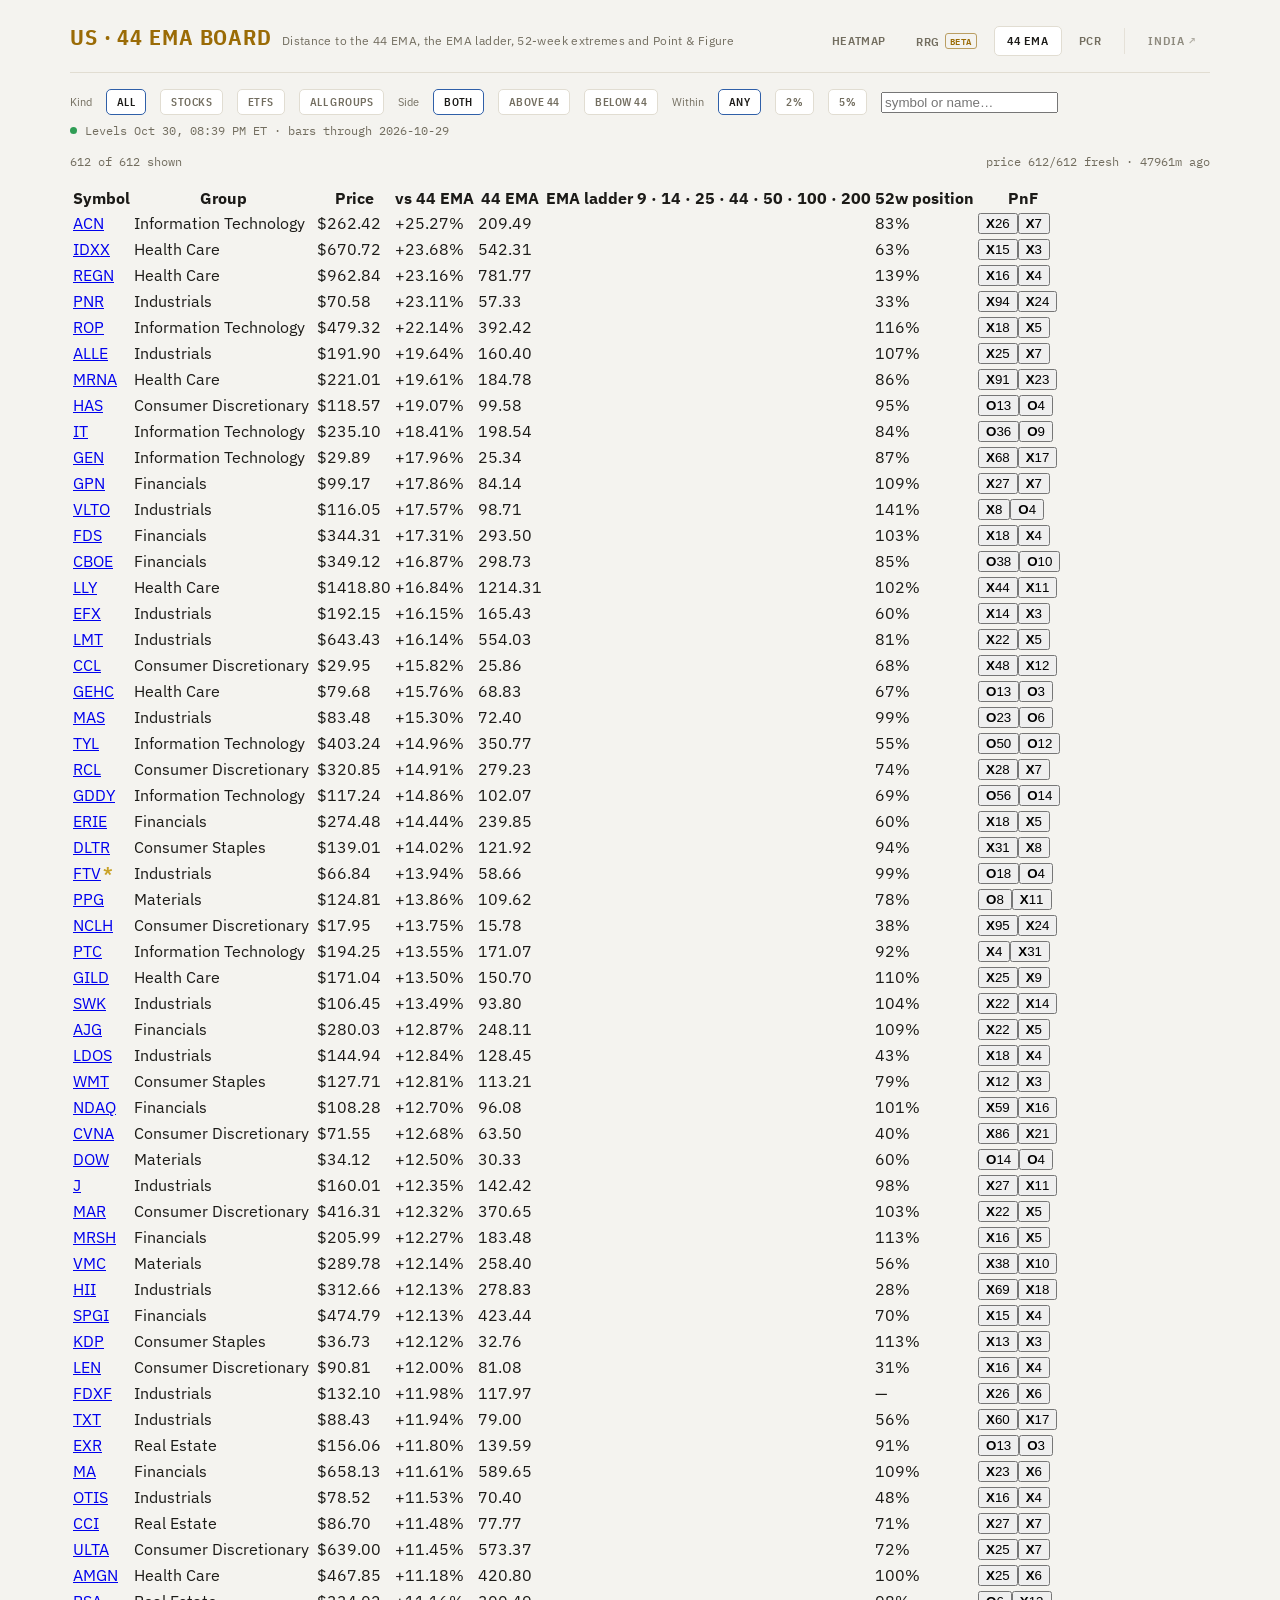
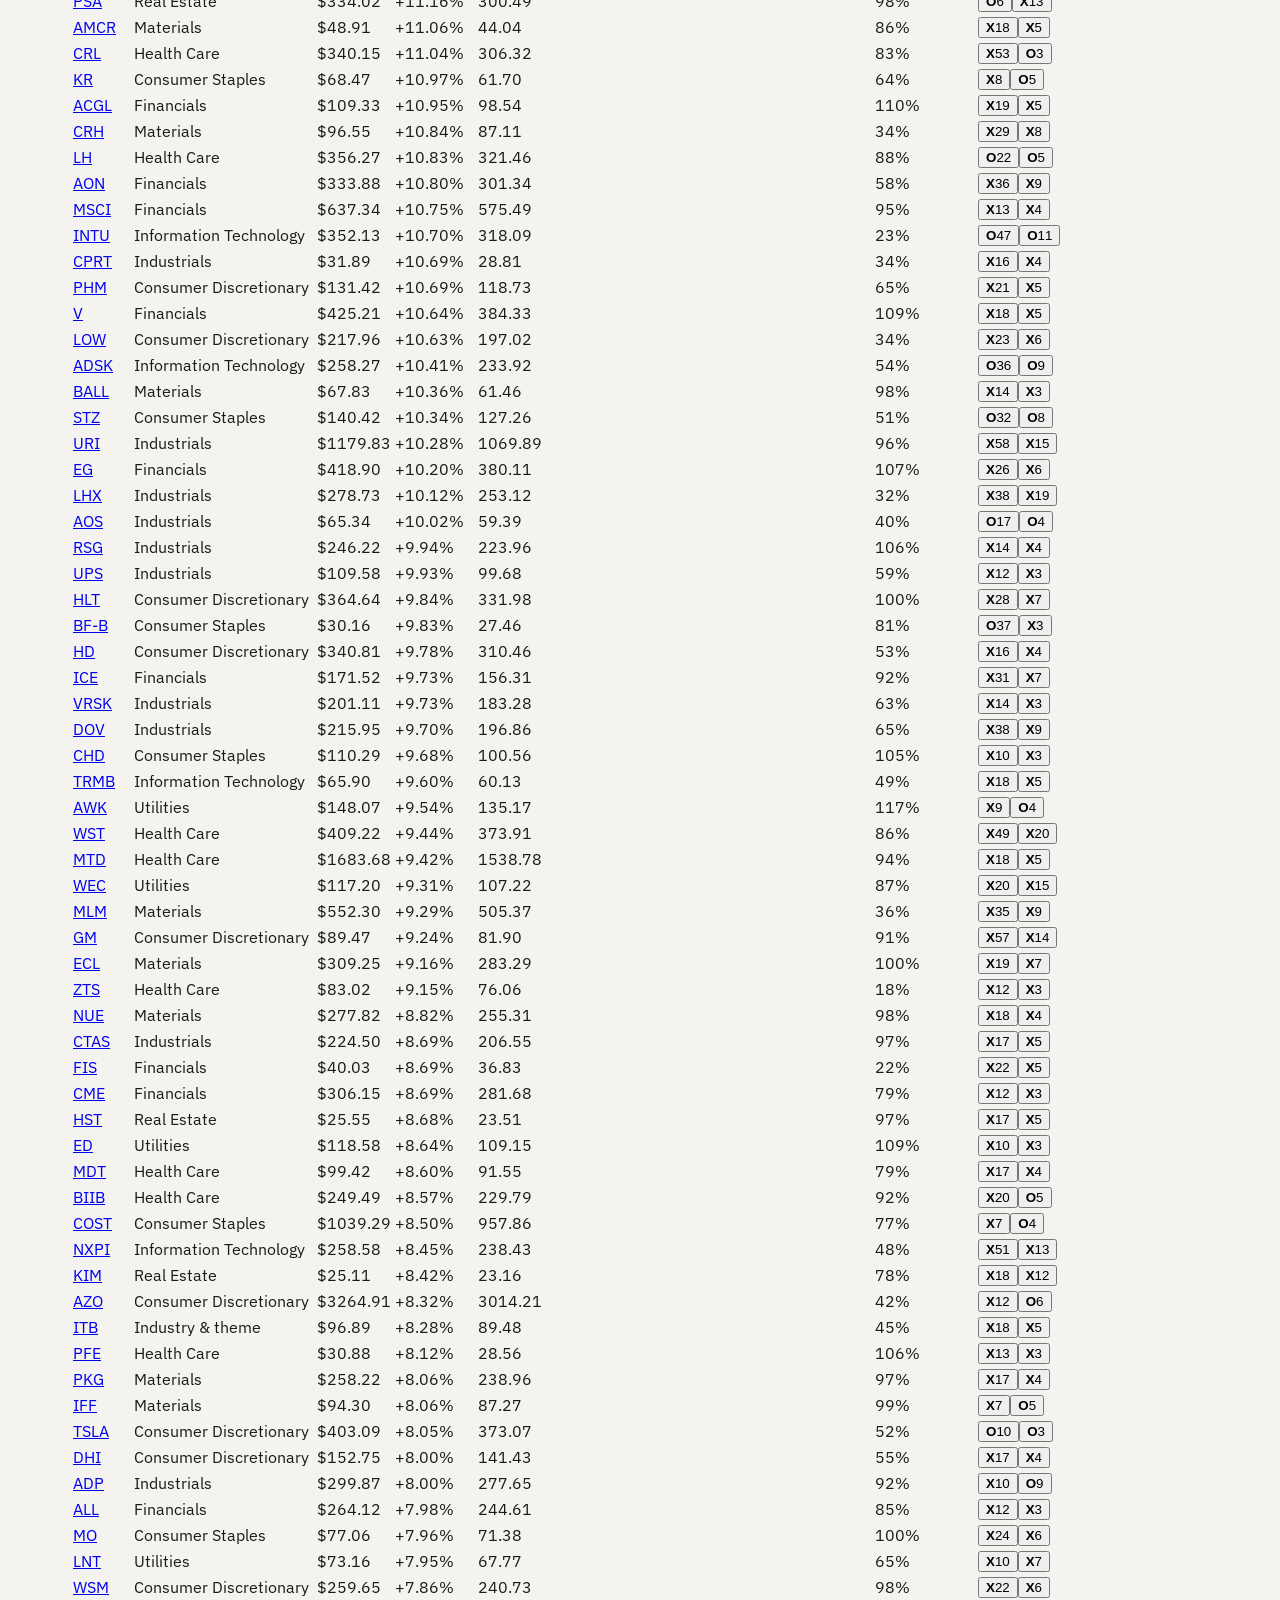
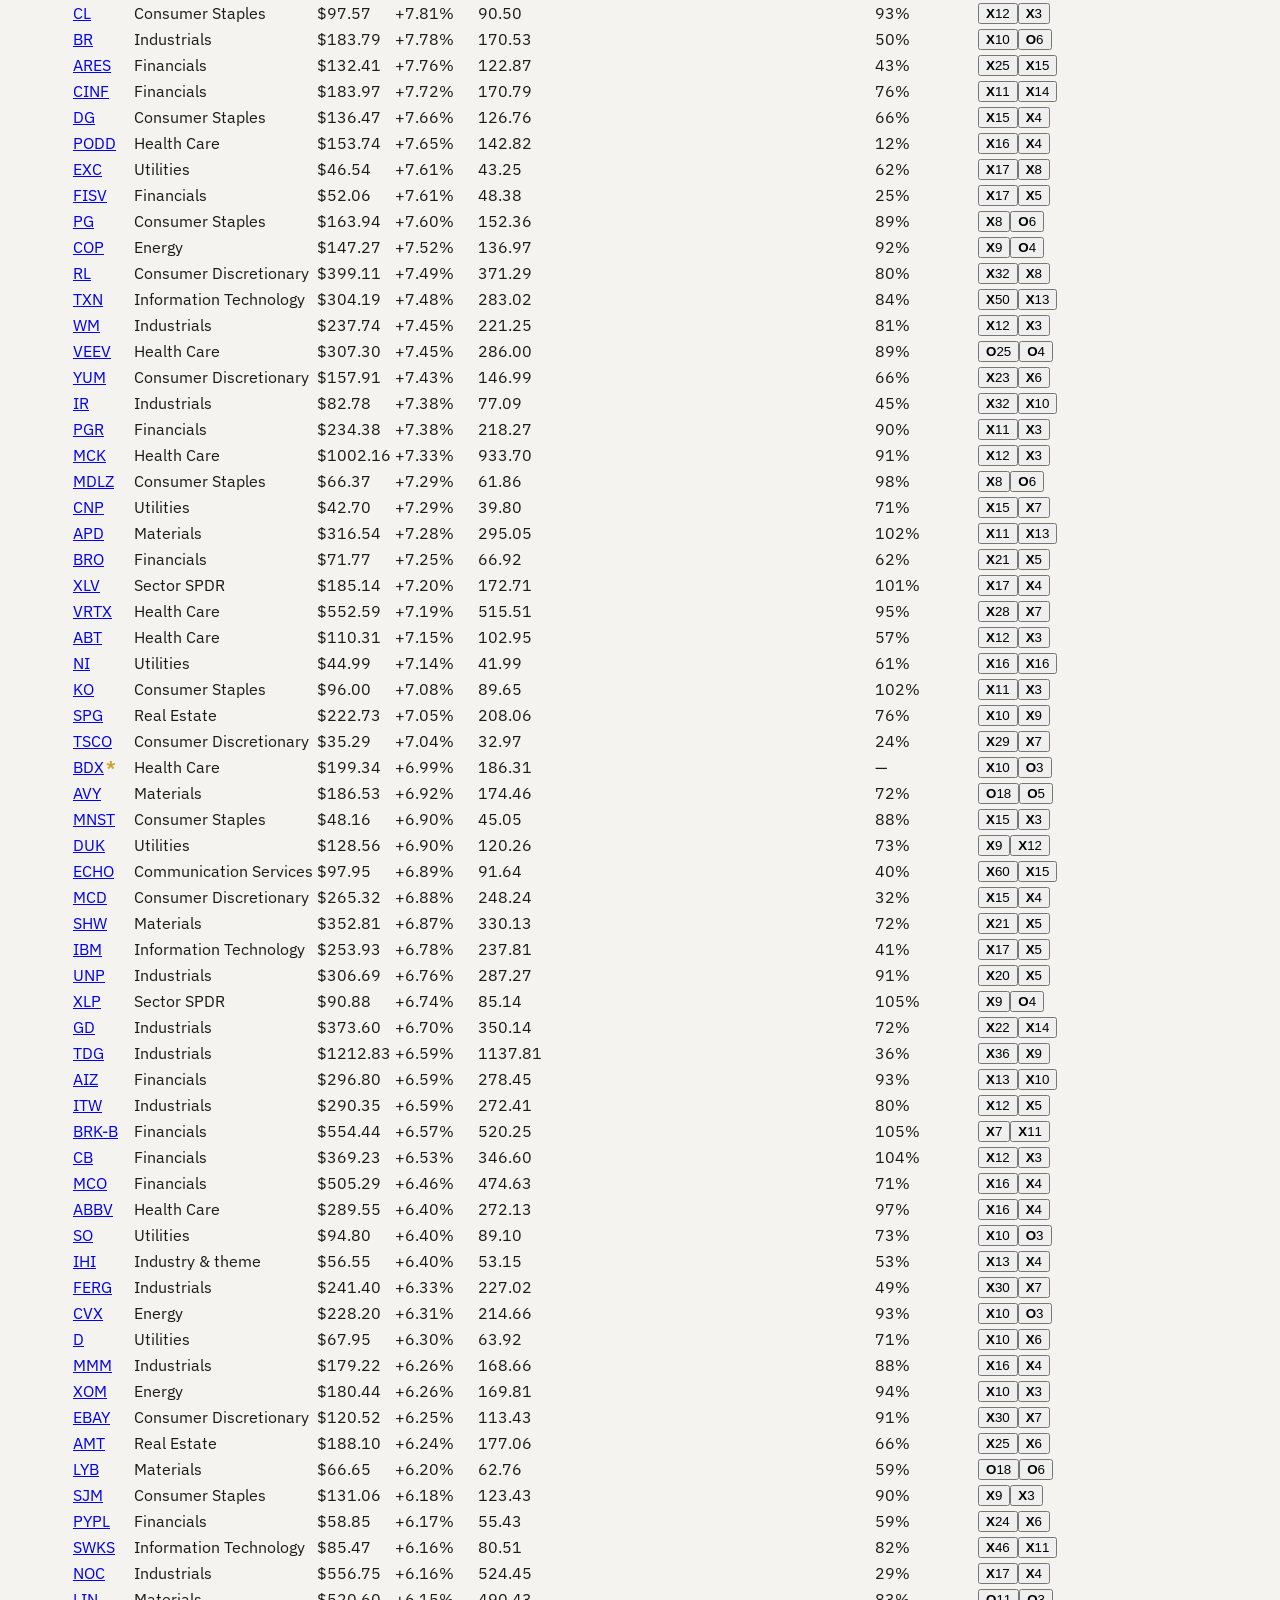
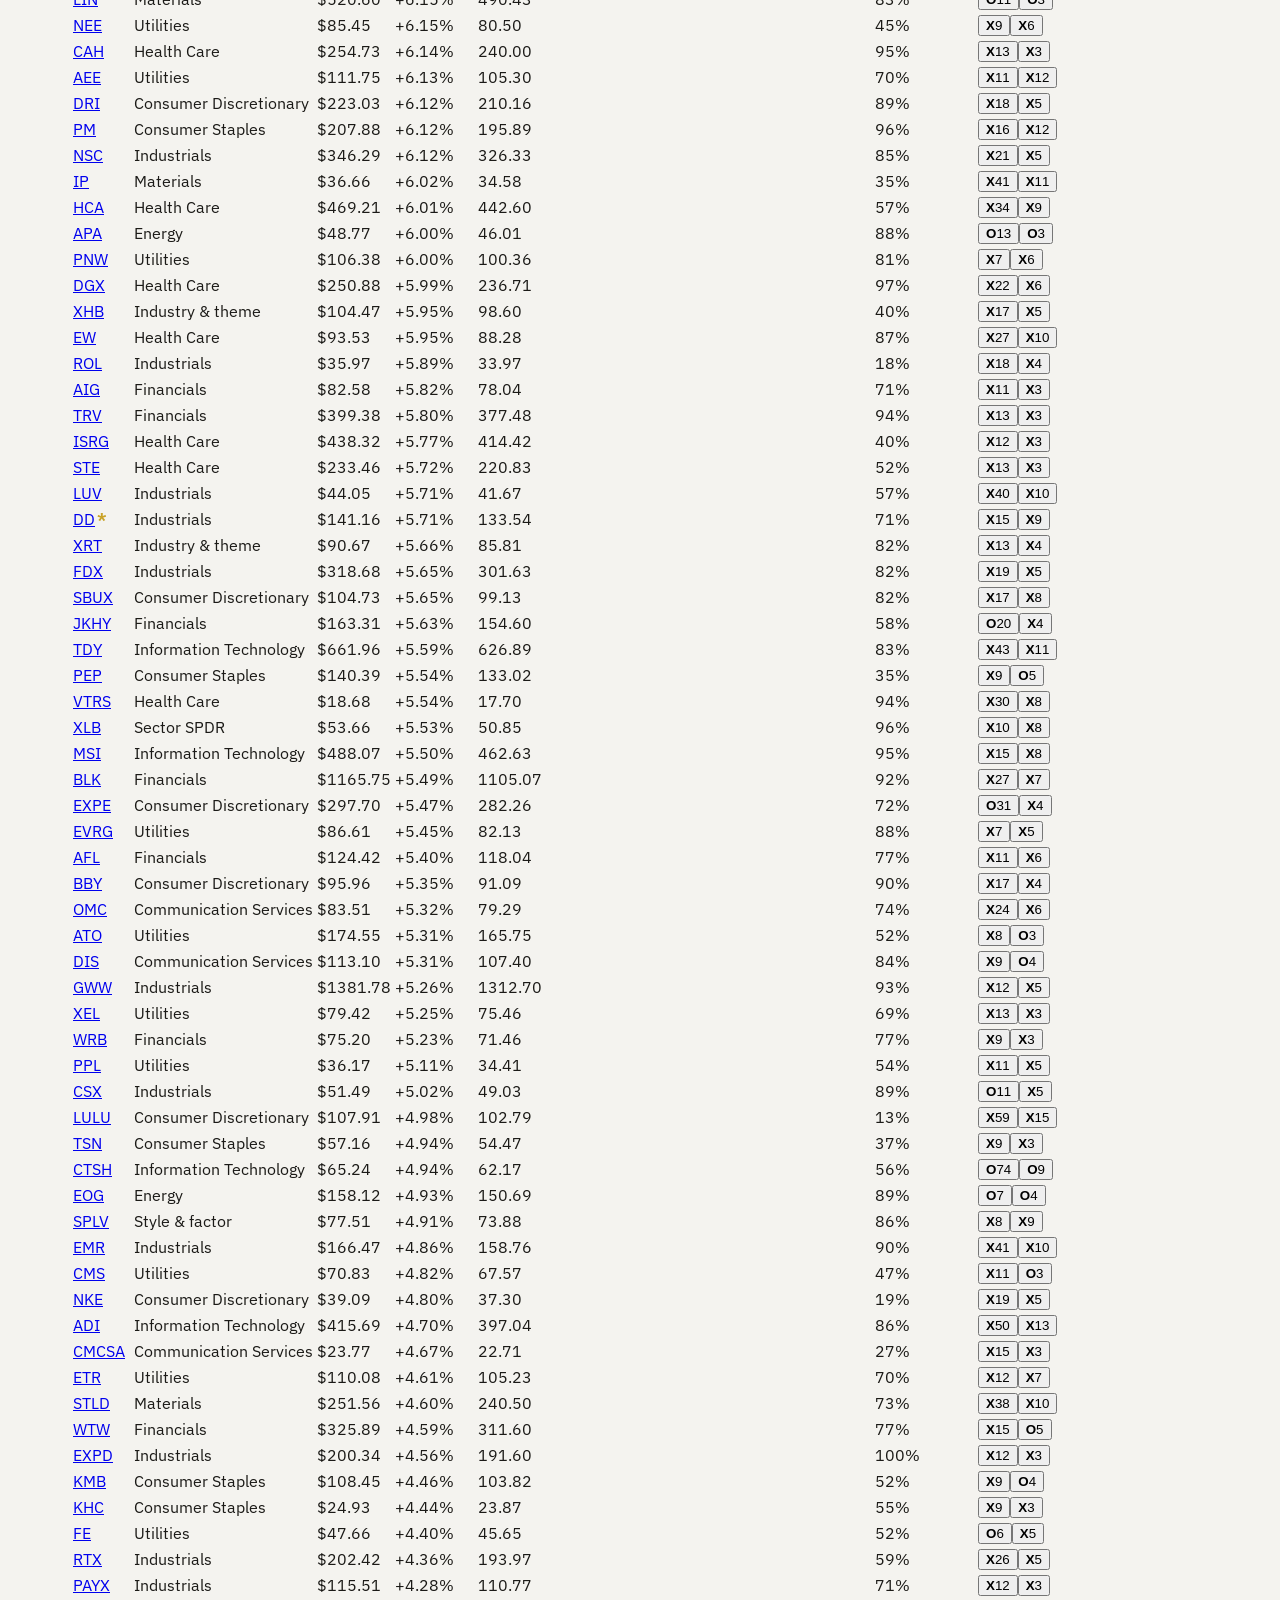
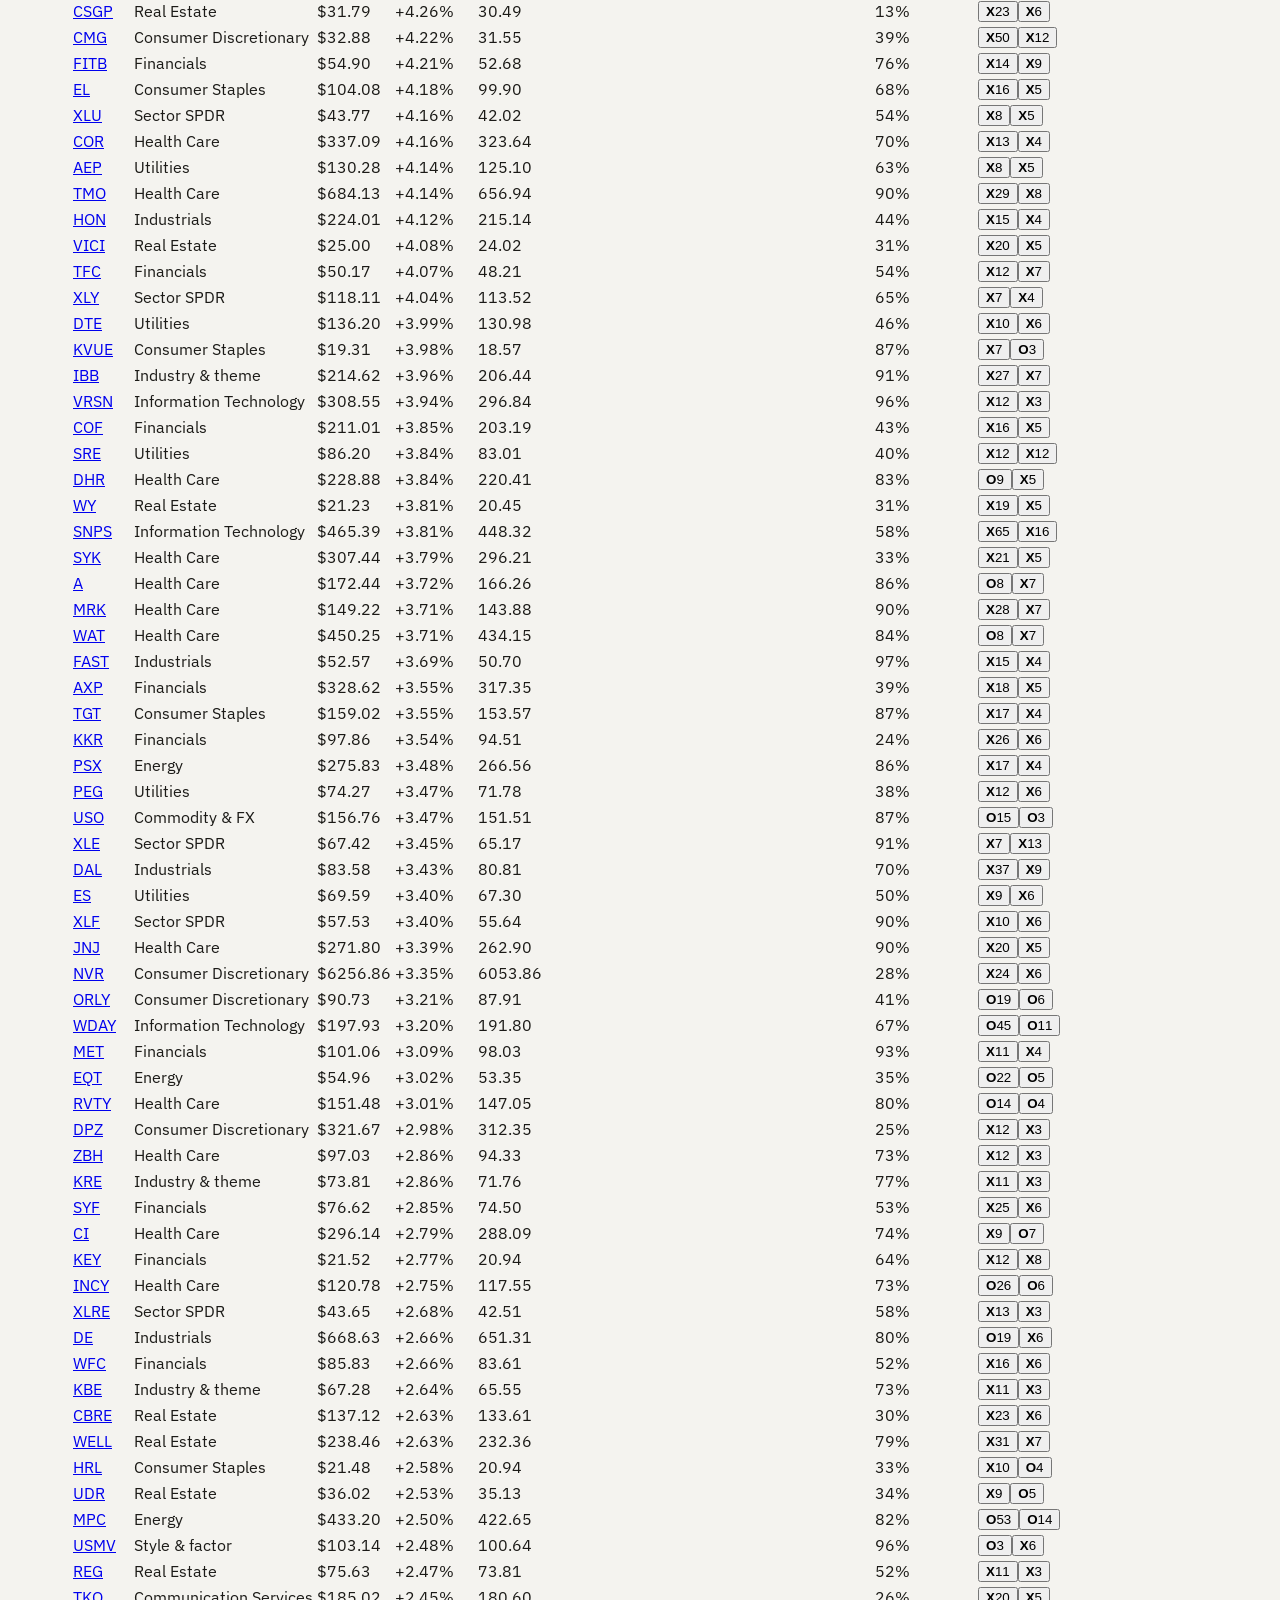
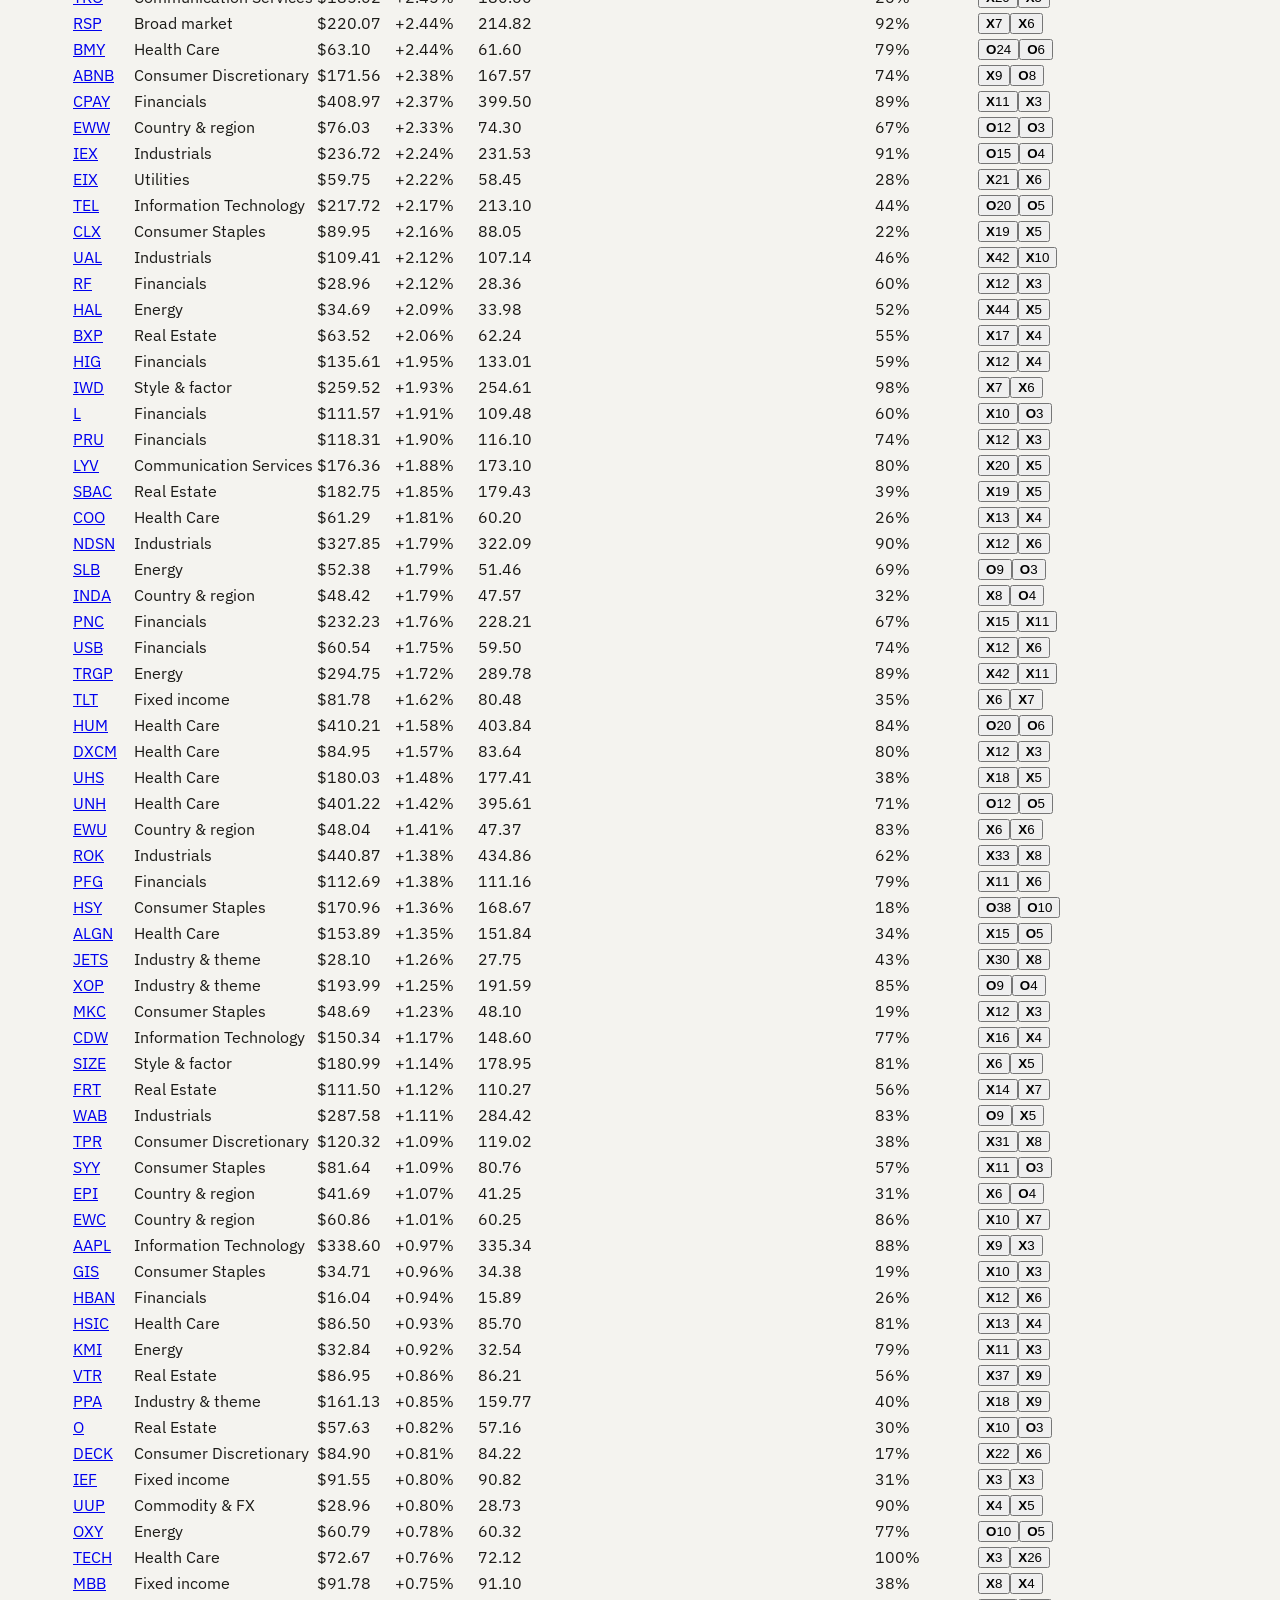
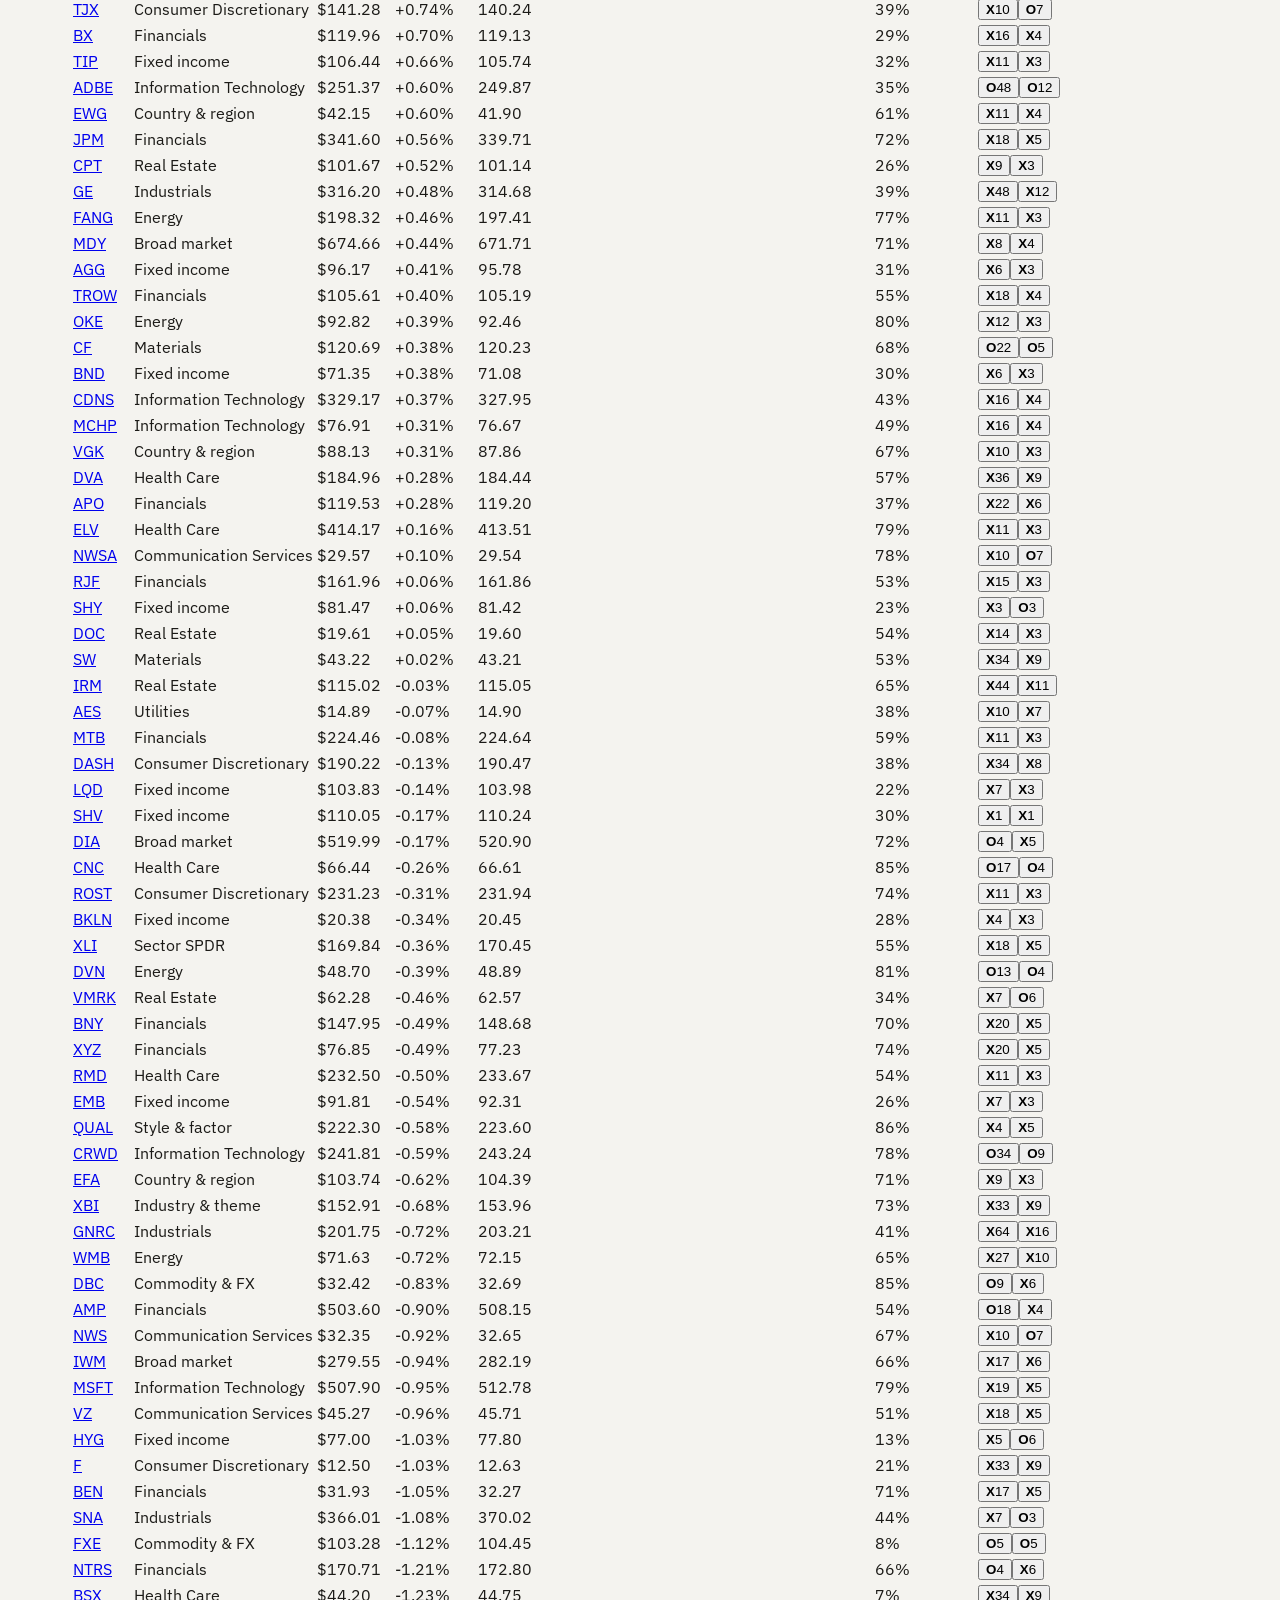
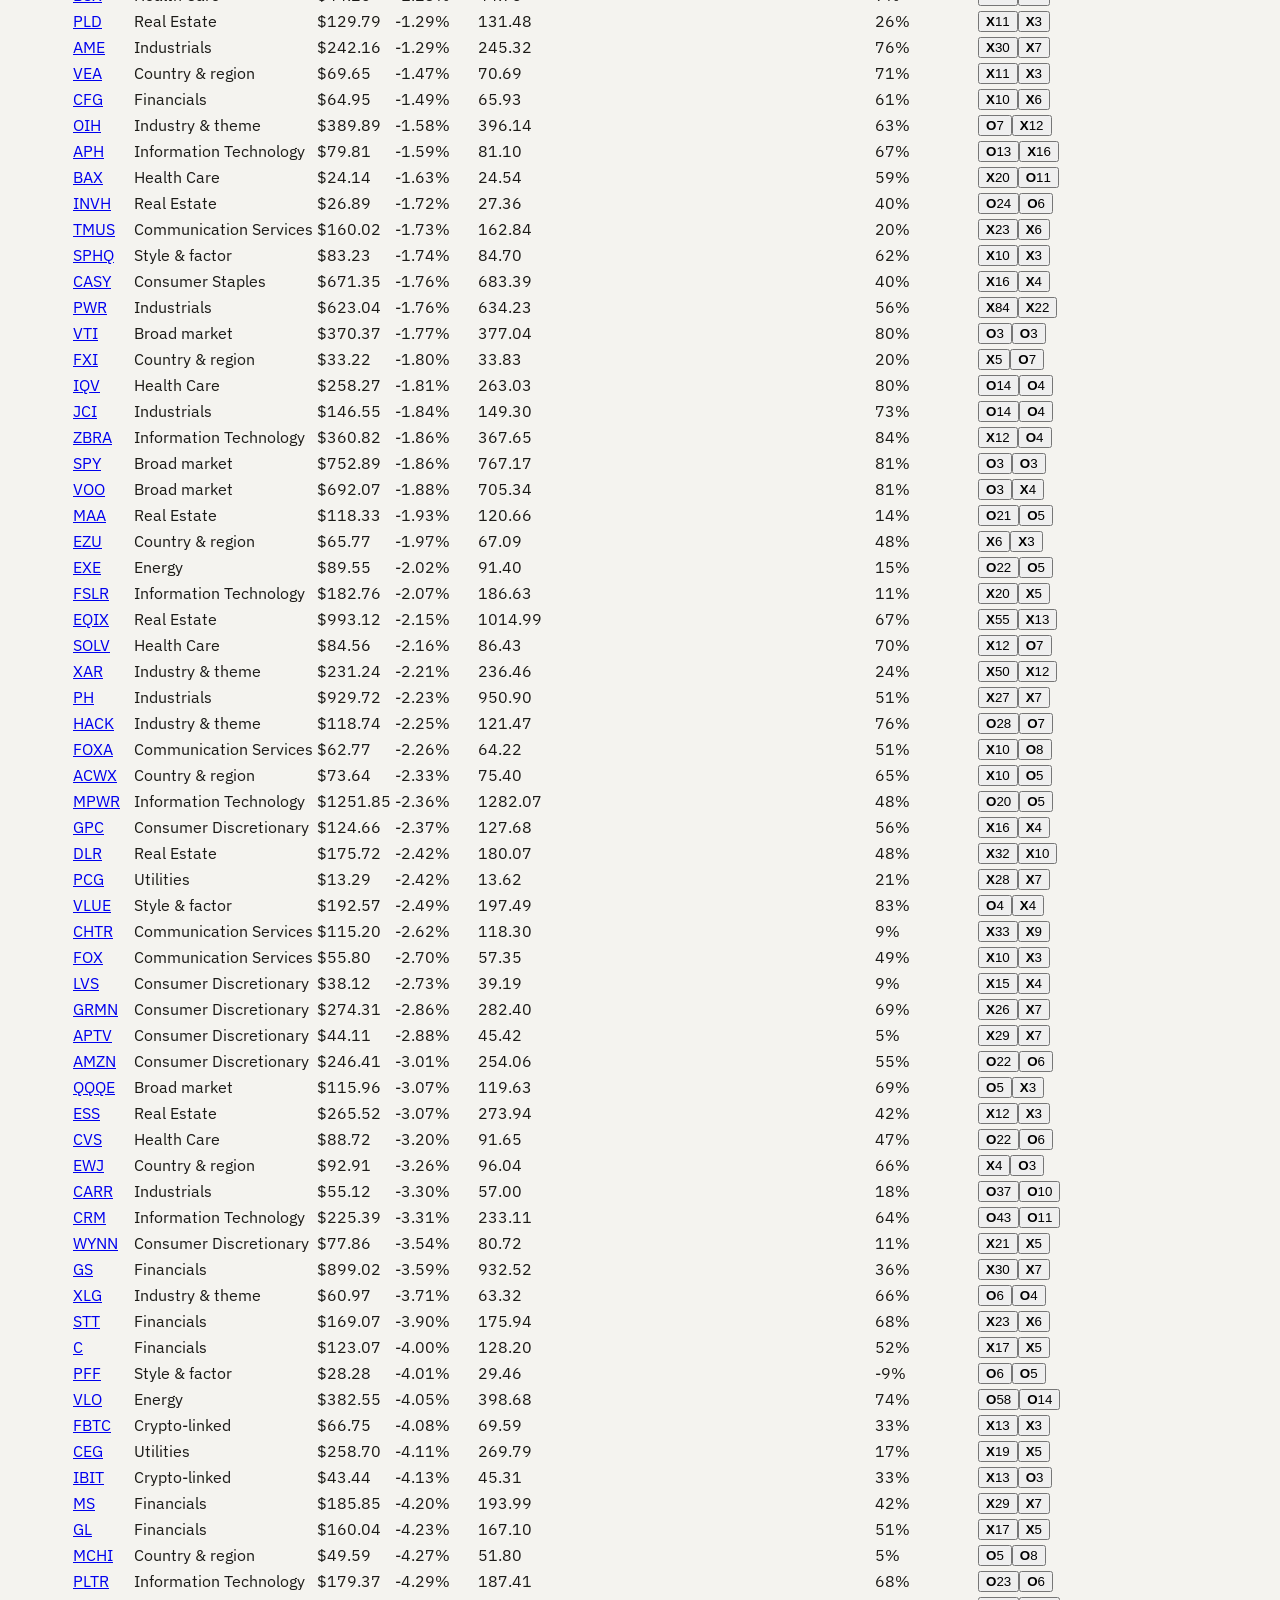
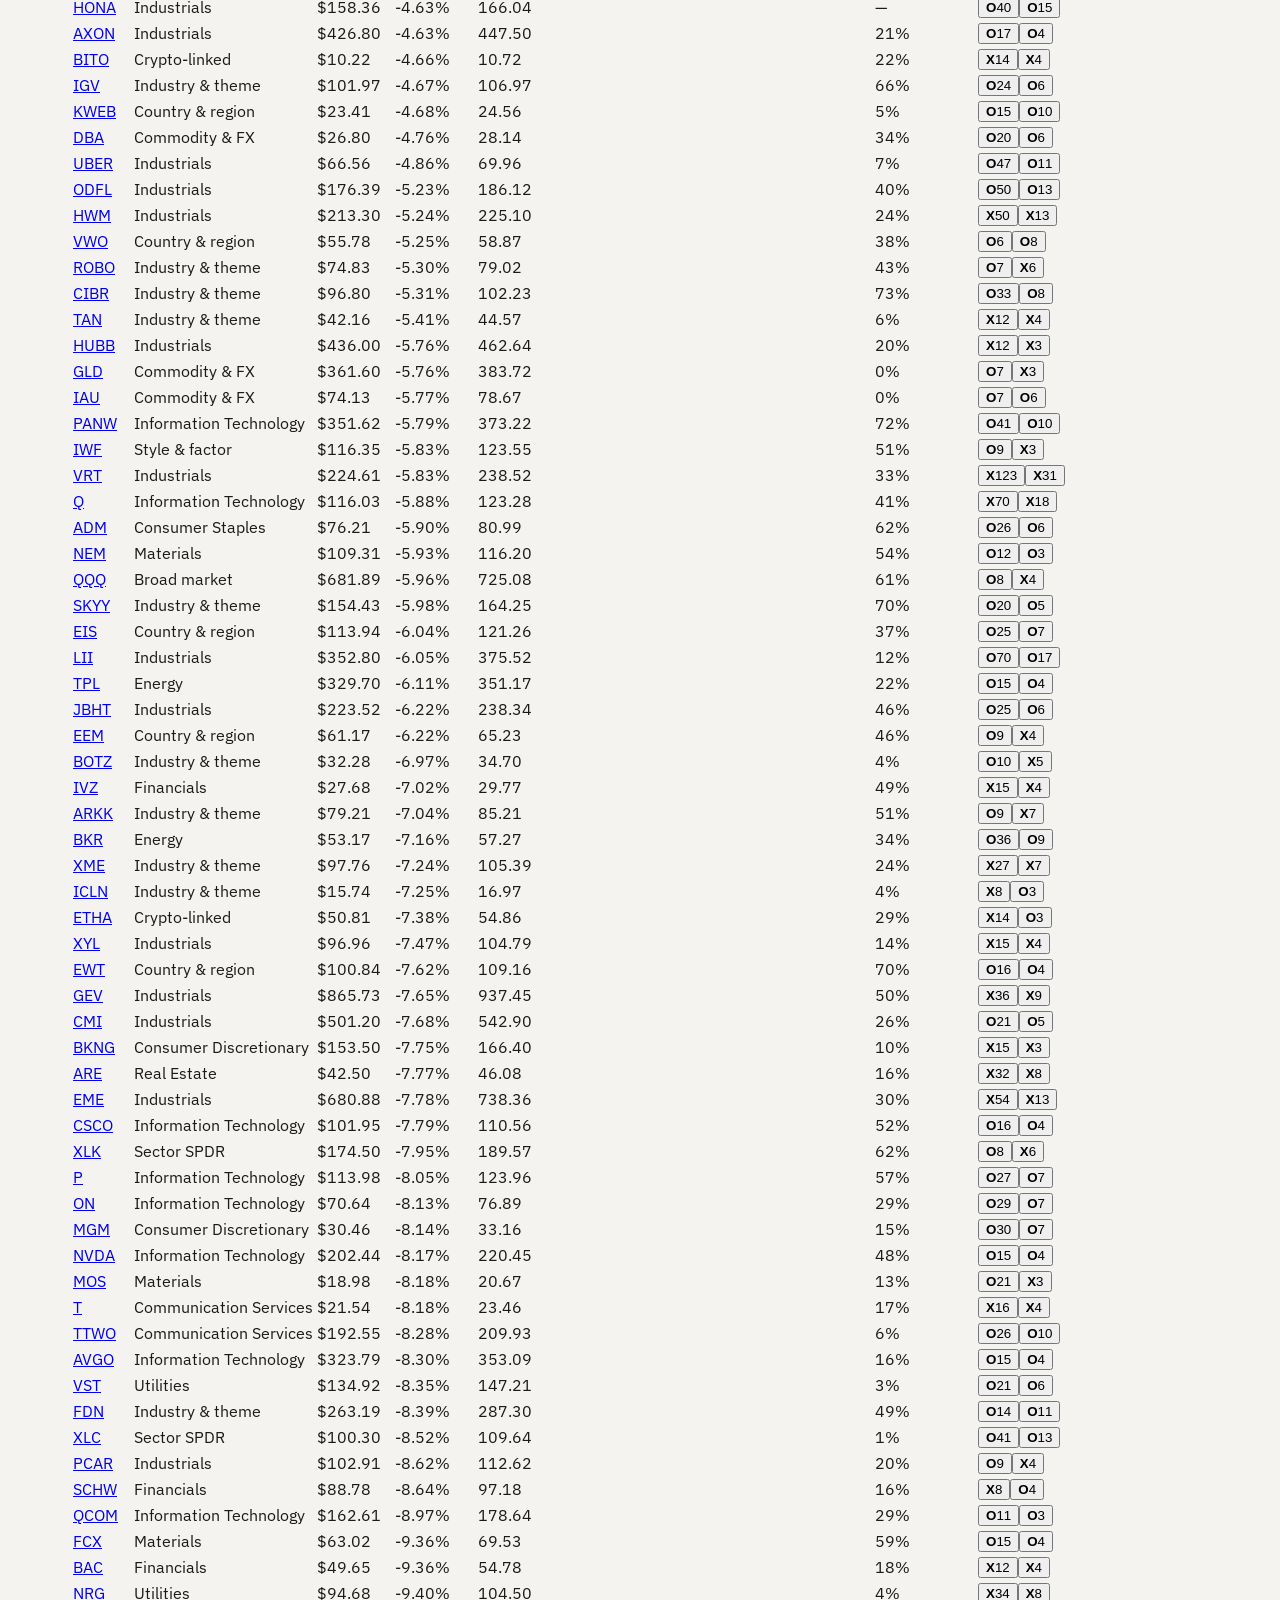
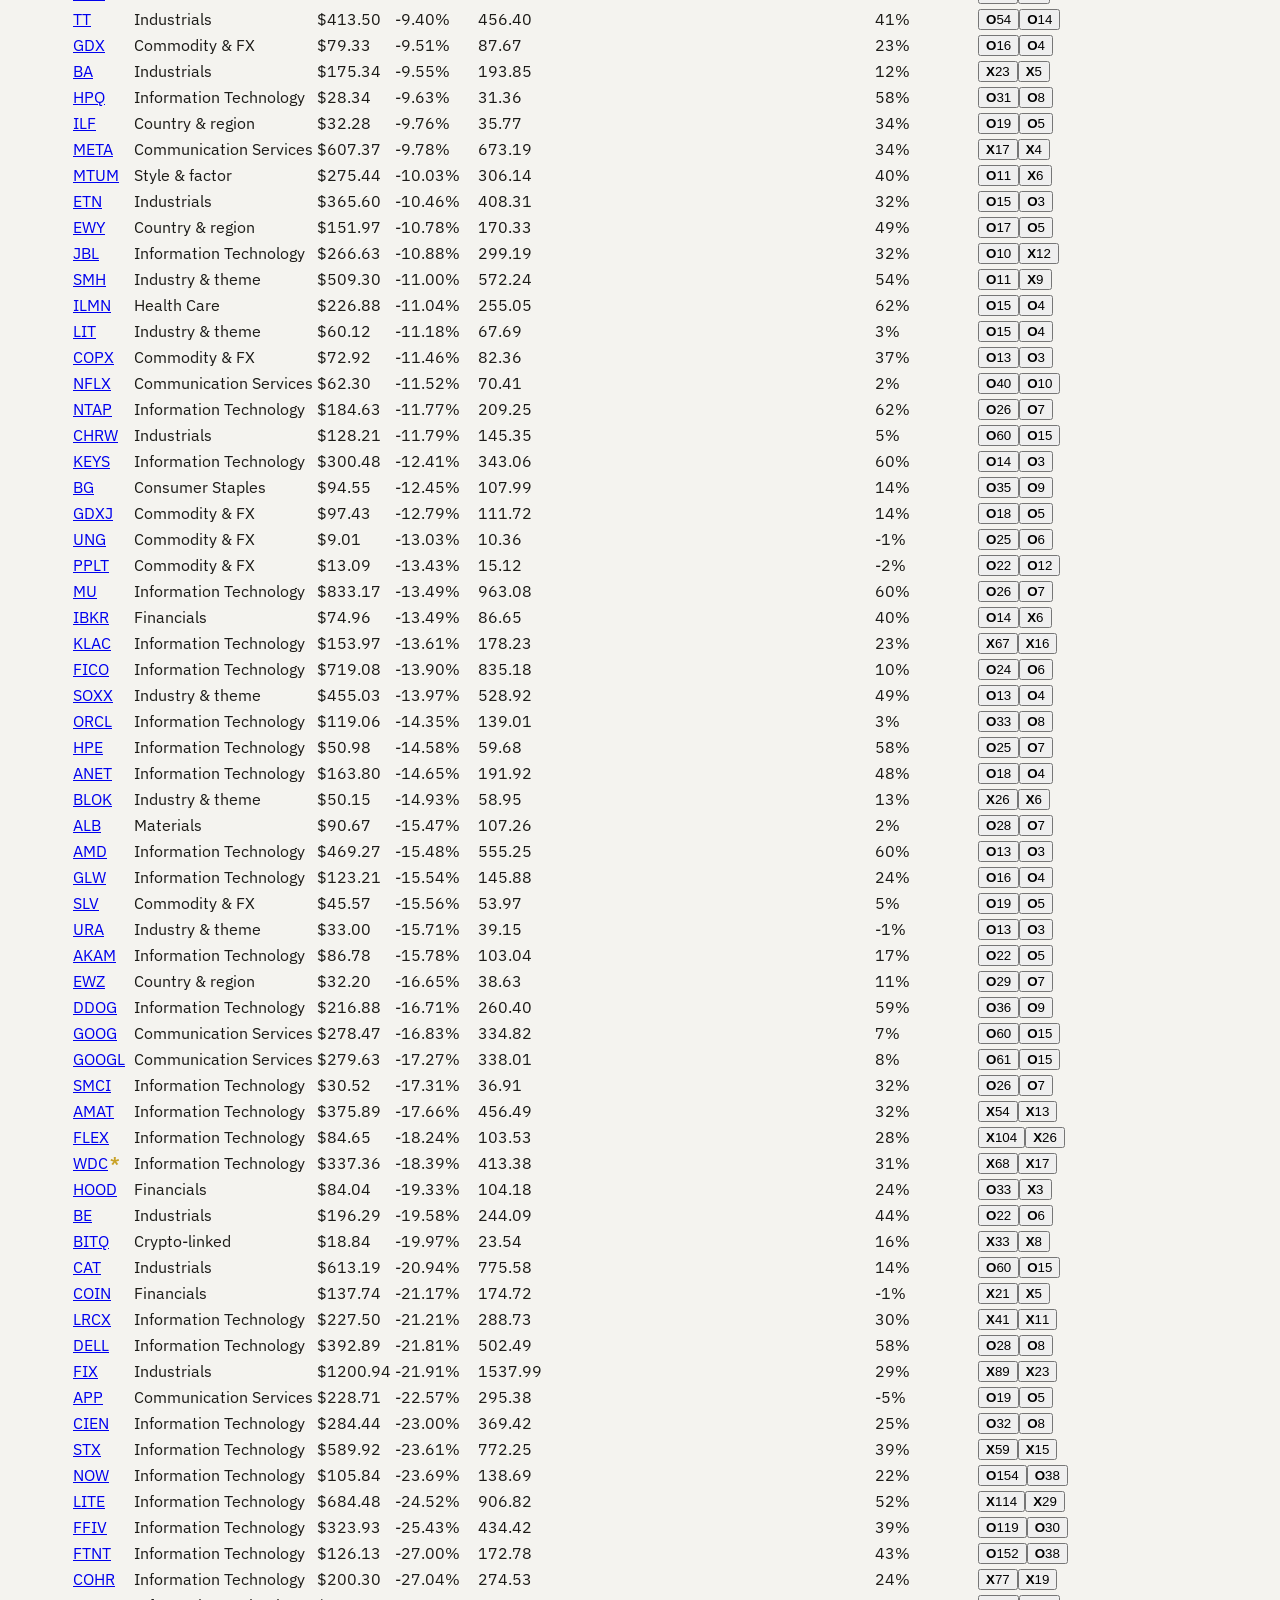
==== ema.html @ e6d63a50 "Stamp asset cache-busters from content, and guard it in CI assets/app.{js,css} were still served as " ====
<!doctype html>
<html lang="en">
<head>
<meta charset="utf-8">
<meta name="viewport" content="width=device-width,initial-scale=1">
<title>US 44 EMA Board</title>
<link rel="preconnect" href="https://fonts.gstatic.com" crossorigin>
<link rel="stylesheet" href="https://fonts.googleapis.com/css2?family=IBM+Plex+Sans+Condensed:wght@500;600;700&family=IBM+Plex+Sans:wght@400;500;600&family=IBM+Plex+Mono:wght@400;500;600;700&display=swap">
<link rel="stylesheet" href="assets/app.css?v=e64c2172d9">
<link rel="stylesheet" href="assets/ema.css?v=20261005a">
</head>
<body>
<div class="wrap">
  <div class="topbar">
    <div class="brand">
      <h1>US &middot; 44 EMA Board</h1>
      <span class="sub">Distance to the 44 EMA, the EMA ladder, 52-week extremes and Point &amp; Figure</span>
    </div>
    <nav class="nav">
      <a href="index.html">Heatmap</a>
      <a href="rrg.html">RRG<span class="beta">Beta</span></a>
      <a href="ema.html" class="active">44 EMA</a>
      <a href="pcr.html">PCR</a>
      <span class="nav-sep" aria-hidden="true"></span>
      <a href="../nifty-ema-board/" class="away">India</a>
    </nav>
  </div>

  <div class="meta-row">
    <div class="controls" id="filters">
      <span class="lbl">Kind</span>
      <button type="button" data-kind="all" class="active">All</button>
      <button type="button" data-kind="stock">Stocks</button>
      <button type="button" data-kind="etf">ETFs</button>
      <span class="pick-wrap">
        <button type="button" class="pick" id="groupBtn">All groups</button>
        <div class="pick-menu" id="groupMenu" hidden></div>
      </span>
      <span class="lbl">Side</span>
      <button type="button" data-side="all" class="active">Both</button>
      <button type="button" data-side="above">Above 44</button>
      <button type="button" data-side="below">Below 44</button>
      <span class="lbl">Within</span>
      <button type="button" data-near="any" class="active">Any</button>
      <button type="button" data-near="2">2%</button>
      <button type="button" data-near="5">5%</button>
      <input type="search" id="q" placeholder="symbol or name…" autocomplete="off">
    </div>
    <div class="status" id="statusTag"><span class="live-dot"></span><span id="statusText">Loading…</span></div>
  </div>

  <div class="meta-row">
    <div class="status" id="countTag" style="font-family:'IBM Plex Mono',monospace;"></div>
    <div class="status" id="spotTag" style="font-family:'IBM Plex Mono',monospace;"></div>
  </div>

  <div class="table-wrap">
    <table class="ema-table" id="tbl">
      <thead><tr>
        <th data-sort="symbol">Symbol</th>
        <th data-sort="group">Group</th>
        <th data-sort="spot" class="num">Price</th>
        <th data-sort="dist" class="num sorted">vs 44 EMA</th>
        <th data-sort="ema44" class="num">44 EMA</th>
        <th class="num ladder-h">EMA ladder <span class="hint">9 · 14 · 25 · 44 · 50 · 100 · 200</span></th>
        <th data-sort="pos52" class="num">52w position</th>
        <th data-sort="pnf">PnF</th>
      </tr></thead>
      <tbody id="tbody"></tbody>
    </table>
  </div>

  <div class="footnote" id="spinNote" hidden></div>
  <div class="footnote">
    <strong>Two cadences, joined in the browser.</strong> EMAs, 52-week extremes and the Point &amp;
    Figure column are <em>daily</em> values — they can only change once, after the close — so they are
    built once a day into <code>levels.json</code>. Only the price moves intraday, so only the price
    is refreshed each minute into <code>spot.json</code>. Distance to the 44 EMA is computed here from
    (live price, daily 44 EMA), which is why a minute-cadence board costs one small sweep rather than
    614 full histories. A symbol whose price fetch failed keeps its last one and is greyed — a board
    showing a ten-minute-old price as if it were live is worse than one admitting it is behind.
    <br><br>
    <strong>The EMA ladder reads left to right, fast to slow.</strong> A filled block means price is
    above that EMA. All seven filled is an unambiguous uptrend across every horizon; the interesting
    rows are the ragged ones, where the fast and slow EMAs disagree. A hollow block means the EMA
    exists but price is below it; a blank means the EMA has <em>not warmed up</em> — a 200 EMA needs
    more than 200 sessions before its first value means anything, and a value that is present but
    unreliable is worse than one that is absent.
    <br><br>
    <strong>Point &amp; Figure, at two speeds.</strong> X is demand, O is supply. The fast column is
    0.25% boxes reversing on 3 (0.75%), which is well inside a normal daily range — measured across
    53,545 columns on the Indian board, the median column lives <em>two bars</em> and 48% last a
    single one, so read it as a one-to-two-day flag, not a trend. The slow column is 1% × 3. Click
    either to open the actual grid. The published data carries box <em>indices</em>, never prices,
    and the page rebuilds the axis from (base, box&nbsp;%) with the same geometric formula — so the
    two sides cannot round differently.
    <br><br>
    <strong>History starts at a large spin-off.</strong> Yahoo back-adjusts a spin-off, so the series
    looks continuous and nothing flags it — which is exactly the trap: a 44 EMA would otherwise be
    averaging the price of a company that no longer exists. Where more than 20% of the parent was
    separated, history here begins at the event. US splits need no such treatment; those are already
    adjusted and correctly dated.
  </div>
  <div class="disclaimer">Market data: Yahoo Finance (unofficial; may be delayed or inaccurate). For information only &mdash; not investment advice, and not a recommendation to buy, sell or hold any security. Verify with your broker before acting. <a href="../nifty-heatmap-web/privacy.html" style="color:inherit">Privacy policy</a></div>
</div>

<div class="pnf-modal" id="pnfModal" hidden>
  <div class="pnf-sheet" role="dialog" aria-modal="true" aria-labelledby="pnfTitle">
    <div class="pnf-head">
      <h2 id="pnfTitle"></h2>
      <span class="controls">
        <button type="button" data-preset="pnf" class="active">0.25% &times; 3</button>
        <button type="button" data-preset="pnfm">1% &times; 3</button>
      </span>
      <button type="button" class="pnf-close" id="pnfClose" aria-label="Close">&times;</button>
    </div>
    <div class="pnf-body" id="pnfBody"></div>
    <div class="pnf-foot" id="pnfFoot"></div>
  </div>
</div>

<script src="assets/app.js?v=e64c2172d9"></script>
<script>
const EMA_SPANS = [9,14,25,44,50,100,200];
let LV=null, SPOT={}, PNF=null, ROWS=[];
let kind='all', side='all', near='any', sortKey='dist', sortDir=-1, query='';
const GROUPS = new Set();          // empty = all, like the Indian board's multi-pick

const esc = t => String(t).replace(/[&<>"]/g, c => ({'&':'&amp;','<':'&lt;','>':'&gt;','"':'&quot;'}[c]));
const num = (v,d=2) => (v===null||v===undefined||!isFinite(v)) ? '—' : v.toFixed(d);

/* Live price if we have one, else the last daily close. The board must still
   read correctly before the open and on holidays, when there is no spot at all. */
function spotOf(r){ const s = SPOT[r.symbol]; return (s===undefined||s===null) ? r.prev_close : s; }
function isStale(r){ return SPOT[r.symbol]===undefined; }
function distOf(r){
  const p = spotOf(r);
  return (!r.ema44 || !p) ? null : (p / r.ema44 - 1) * 100;
}
function pos52(r){
  const p = spotOf(r);
  if(!p || r.high52===null || r.low52===null || r.high52 <= r.low52) return null;
  return (p - r.low52) / (r.high52 - r.low52) * 100;
}

function ladderHtml(r){
  const p = spotOf(r);
  return '<span class="ladder">' + EMA_SPANS.map(s => {
    const v = r['ema'+s], ok = r.ema_ok && r.ema_ok[String(s)];
    if(!ok || v===null || v===undefined || !p)
      return `<i class="rung none" title="${s} EMA: not enough history to be trustworthy"></i>`;
    const above = p >= v;
    return `<i class="rung ${above?'on':'off'}" title="${s} EMA ${num(v)} — price is ${above?'above':'below'}"></i>`;
  }).join('') + '</span>';
}

function pnfCell(r){
  const cell = (k, dir, boxes) => {
    if(!dir) return '<span class="pnf-na">—</span>';
    const has = PNF && PNF.cols && PNF.cols[r.symbol] && PNF.cols[r.symbol][k];
    return `<button type="button" class="pnf-chip ${dir==='X'?'x':'o'}${has?'':' flat'}"
      data-sym="${esc(r.symbol)}" data-preset="${k}" ${has?'':'disabled'}
      title="${dir==='X'?'demand':'supply'} column, ${boxes} boxes${has?' — click for the grid':''}"><b>${dir}</b>${boxes}</button>`;
  };
  return cell('pnf', r.pnf, r.pnf_boxes) + cell('pnfm', r.pnfm, r.pnfm_boxes);
}

function visible(){
  const q = query.trim().toLowerCase();
  return ROWS.filter(r => {
    if(kind !== 'all' && r.kind !== kind) return false;
    if(GROUPS.size && !GROUPS.has(r.group)) return false;
    const d = distOf(r);
    if(side === 'above' && !(d >= 0)) return false;
    if(side === 'below' && !(d < 0)) return false;
    if(near !== 'any' && (d===null || Math.abs(d) > +near)) return false;
    if(q && !(r.symbol.toLowerCase().includes(q) || (r.name||'').toLowerCase().includes(q))) return false;
    return true;
  });
}

function sorted(rows){
  const key = r => {
    switch(sortKey){
      case 'symbol': return r.symbol;
      case 'group':  return r.group + '\u0000' + r.symbol;
      case 'spot':   return spotOf(r) ?? -1e9;
      case 'ema44':  return r.ema44 ?? -1e9;
      case 'pos52':  return pos52(r) ?? -1e9;
      case 'pnf':    return (r.pnf === 'X' ? 1 : r.pnf === 'O' ? -1 : 0) * (r.pnf_boxes || 0);
      default:       return distOf(r) ?? -1e9;
    }
  };
  return rows.slice().sort((a,b) => {
    const ka = key(a), kb = key(b);
    if(typeof ka === 'string') return sortDir * ka.localeCompare(kb);
    return sortDir * (ka - kb);
  });
}

function rowHtml(r){
  const d = distOf(r), p = spotOf(r), pp = pos52(r);
  const cls = d===null ? '' : (d >= 0 ? 'up' : 'down');
  return `<tr class="${isStale(r)?'stale':''}">
    <td class="sym"><a href="https://finance.yahoo.com/quote/${encodeURIComponent(r.symbol)}" target="_blank" rel="noopener noreferrer" title="${esc(r.name||'')}">${esc(r.symbol)}</a>${r.history_from?`<span class="adj-star" title="History starts ${r.history_from}: more than 20% of the company was separated in a spin-off, so earlier bars describe a larger business.">*</span>`:''}</td>
    <td class="grp">${esc(r.group)}</td>
    <td class="num">${p===null?'—':'$'+num(p)}</td>
    <td class="num dist ${cls}">${d===null?'—':(d>=0?'+':'')+num(d)+'%'}</td>
    <td class="num dim">${num(r.ema44)}</td>
    <td class="num">${ladderHtml(r)}</td>
    <td class="num">${pp===null?'—':`<span class="p52" title="0% = the 52-week low, 100% = the high${(pp<0||pp>100)?'. The live price is outside the range of completed bars — a new extreme today.':''}"><span class="p52-bar"><i style="left:${Math.min(100,Math.max(0,pp)).toFixed(1)}%" class="${pp<0||pp>100?'out':''}"></i></span><span class="p52-n">${num(pp,0)}%</span></span>`}</td>
    <td class="pnf">${pnfCell(r)}</td>
  </tr>`;
}

function paint(){
  const rows = sorted(visible());
  document.getElementById('tbody').innerHTML = rows.map(rowHtml).join('');
  document.getElementById('countTag').textContent =
    `${rows.length} of ${ROWS.length} shown`;
  document.querySelectorAll('#tbl th[data-sort]').forEach(th =>
    th.classList.toggle('sorted', th.dataset.sort === sortKey));
}

/* ── Point & Figure grid ──────────────────────────────────────────────
   Rebuilt from box INDICES: the published data carries no prices at all, and
   the axis here is regenerated with the same geometric formula the builder
   used, so the two cannot disagree by a rounding step. */
let pnfSym=null, pnfPreset='pnf';
function drawPnf(){
  const body = document.getElementById('pnfBody');
  const packed = PNF && PNF.cols && PNF.cols[pnfSym] && PNF.cols[pnfSym][pnfPreset];
  if(!packed){ body.innerHTML = '<p class="pnf-none">No grid for this preset.</p>'; return; }
  const pct = PNF.presets[pnfPreset].box_pct, base = PNF.base;
  const priceOf = box => base * Math.pow(1 + pct/100, box);

  const firstDir = packed[0], baseBox = packed[1];
  const cols = [];
  for(let i=2; i<packed.length; i+=2){
    const bottom = baseBox + packed[i], height = packed[i+1];
    cols.push({dir: ((i/2 - 1) % 2 === 0) ? firstDir : 1-firstDir, bottom, top: bottom + height - 1});
  }
  const lo = Math.min(...cols.map(c=>c.bottom)), hi = Math.max(...cols.map(c=>c.top));
  const rows = hi - lo + 1;

  /* Size the cell to the space available rather than to a fixed floor: one
     name ran to 692 boxes, which at a 2px minimum would have been a 1,384px
     column nobody could see at once.

     HEIGHT AND WIDTH ARE BUDGETED SEPARATELY, because they are constrained by
     different things and a square cell wastes whichever is looser. A 91-box
     NVDA grid fits 25 columns into about 118px of a 620px sheet when the cell
     is square - the rows bind, the columns do not, and the X/O glyphs end up
     too small to read for no reason. So the height comes from the row budget
     and the width spends what is left, capped at 2.2x so a tall-thin chart
     does not stretch into something that no longer looks like a PnF grid. */
  const maxH = Math.min(window.innerHeight * 0.56, 520);
  const avail = Math.min(620, (document.querySelector('.pnf-sheet').clientWidth || 620) - 90);
  const ch = Math.max(3, Math.min(18, maxH / rows));
  const cw = Math.max(ch, Math.min(ch * 2.2, avail / Math.max(cols.length, 1)));

  let g = `<div class="pnf-grid" style="--cell:${ch.toFixed(2)}px;--cw:${cw.toFixed(2)}px;--cols:${cols.length};--rows:${rows}">`;
  for(let b = hi; b >= lo; b--){
    const showPrice = (hi - b) % Math.max(1, Math.round(rows/14)) === 0;
    g += `<div class="pnf-row"><span class="pnf-px">${showPrice ? priceOf(b).toFixed(priceOf(b) < 50 ? 2 : 0) : ''}</span>`;
    cols.forEach(c => {
      const on = b >= c.bottom && b <= c.top;
      g += `<span class="pnf-cell${on ? (c.dir===1 ? ' x' : ' o') : ''}">${on ? (c.dir===1 ? 'X' : 'O') : ''}</span>`;
    });
    g += '</div>';
  }
  body.innerHTML = g + '</div>';

  const r = ROWS.find(x => x.symbol === pnfSym) || {};
  document.getElementById('pnfFoot').innerHTML =
    `${cols.length} columns · ${rows} boxes · ${pct}% box, reverse on ${PNF.presets[pnfPreset].reversal}`
    + ` · X demand, O supply${r.history_from ? ` · history starts ${esc(r.history_from)} after a spin-off` : ''}`;
}
function openPnf(sym, preset){
  pnfSym = sym; pnfPreset = preset || 'pnf';
  const r = ROWS.find(x => x.symbol === sym) || {};
  document.getElementById('pnfTitle').innerHTML = `${esc(sym)} <span class="sub2">${esc(r.name||'')}</span>`;
  document.querySelectorAll('.pnf-head button[data-preset]').forEach(b =>
    b.classList.toggle('active', b.dataset.preset === pnfPreset));
  document.getElementById('pnfModal').hidden = false;
  drawPnf();
}
function closePnf(){ document.getElementById('pnfModal').hidden = true; }

document.getElementById('tbody').addEventListener('click', e => {
  const chip = e.target.closest('.pnf-chip');
  if(chip && !chip.disabled) openPnf(chip.dataset.sym, chip.dataset.preset);
});
document.getElementById('pnfClose').addEventListener('click', closePnf);
document.getElementById('pnfModal').addEventListener('click', e => {
  if(e.target.id === 'pnfModal') closePnf();
});
document.addEventListener('keydown', e => { if(e.key === 'Escape') closePnf(); });
document.querySelectorAll('.pnf-head button[data-preset]').forEach(b =>
  b.addEventListener('click', () => openPnf(pnfSym, b.dataset.preset)));
window.addEventListener('resize', () => { if(!document.getElementById('pnfModal').hidden) drawPnf(); });

/* ── filters ───────────────────────────────────────────────────────── */
function wire(attr, set){
  document.querySelectorAll(`#filters button[${attr}]`).forEach(btn => {
    btn.addEventListener('click', () => {
      document.querySelectorAll(`#filters button[${attr}]`).forEach(b =>
        b.classList.toggle('active', b === btn));
      set(btn.getAttribute(attr));
      if(attr === 'data-kind') fillGroups();
      paint();
    });
  });
}
wire('data-kind', v => { kind = v; GROUPS.clear(); });
wire('data-side', v => { side = v; });
wire('data-near', v => { near = v; });
document.getElementById('q').addEventListener('input', e => { query = e.target.value; paint(); });

/* More than one group at a time, as on the Indian board: a single-select
   dropdown cannot answer "semis and software together", which is the question
   people actually arrive with. */
function groupList(){
  const pool = ROWS.filter(r => kind === 'all' || r.kind === kind);
  return [...new Set(pool.map(r => r.group))].sort();
}
function fillGroups(){
  const menu = document.getElementById('groupMenu');
  menu.innerHTML = groupList().map(g =>
    `<label><input type="checkbox" value="${esc(g)}" ${GROUPS.has(g)?'checked':''}> ${esc(g)}</label>`
  ).join('') + '<div class="pick-actions"><button type="button" id="grpClear">Clear</button></div>';
  labelGroups();
}
function labelGroups(){
  const b = document.getElementById('groupBtn');
  b.textContent = GROUPS.size === 0 ? 'All groups'
    : GROUPS.size === 1 ? [...GROUPS][0]
    : `${GROUPS.size} groups`;
  b.classList.toggle('active', GROUPS.size > 0);
}
document.getElementById('groupBtn').addEventListener('click', e => {
  e.stopPropagation();
  const m = document.getElementById('groupMenu');
  m.hidden = !m.hidden;
});
document.getElementById('groupMenu').addEventListener('click', e => e.stopPropagation());
document.getElementById('groupMenu').addEventListener('change', e => {
  if(e.target.type !== 'checkbox') return;
  e.target.checked ? GROUPS.add(e.target.value) : GROUPS.delete(e.target.value);
  labelGroups(); paint();
});
document.addEventListener('click', e => {
  if(e.target && e.target.id === 'grpClear'){ GROUPS.clear(); fillGroups(); paint(); return; }
  document.getElementById('groupMenu').hidden = true;
});

document.querySelectorAll('#tbl th[data-sort]').forEach(th => {
  th.addEventListener('click', () => {
    const k = th.dataset.sort;
    if(k === sortKey) sortDir = -sortDir;
    else { sortKey = k; sortDir = (k === 'symbol' || k === 'group') ? 1 : -1; }
    paint();
  });
});

/* ── load ──────────────────────────────────────────────────────────── */
function stamp(){
  if(!LV) return;
  const g = new Date(LV.generated_at);
  const fmt = (d,o) => d.toLocaleString('en-US', Object.assign({timeZone:'America/New_York'}, o));
  const bar = ROWS.length ? ROWS[0].last_date : null;
  setStatus(`Levels ${fmt(g,{day:'2-digit',month:'short',hour:'2-digit',minute:'2-digit'})} ET`
    + (bar ? ` · bars through ${bar}` : ''), false);
}

async function grab(u){
  const r = await fetch(u + '?t=' + Date.now(), {cache:'no-store'});
  if(!r.ok) throw new Error(u + ' HTTP ' + r.status);
  return r.json();
}

async function loadSpot(){
  try{
    const s = await grab('data/spot.json');
    SPOT = s.spot || {};
    const age = Math.round((Date.now() - new Date(s.generated_at).getTime())/60000);
    document.getElementById('spotTag').textContent =
      `price ${s.fresh}/${s.total} fresh · ${age < 1 ? 'just now' : age + 'm ago'}`
      + (s.stale && s.stale.length ? ` · ${s.stale.length} carried forward` : '');
    paint();
  }catch(e){
    document.getElementById('spotTag').textContent = 'no live price — showing the last daily close';
  }
}

async function load(){
  try{
    LV = await grab('data/levels.json');
    ROWS = LV.rows || [];
    const here = new Set(ROWS.map(r => r.symbol));
    const spins = (LV.spinoffs || []);
    const shown = spins.filter(s => here.has(s.symbol));
    const gone  = spins.filter(s => !here.has(s.symbol));
    if(spins.length){
      const el = document.getElementById('spinNote');
      el.hidden = false;
      el.innerHTML = '<strong>History restarted at a spin-off.</strong> More than 20% of each '
        + 'company was separated, so the earlier bars belong to a larger business and would drag '
        + 'every EMA below with them. '
        + (shown.length ? 'On the board: '
            + shown.map(s => `<strong>${esc(s.symbol)}</strong> from ${esc(s.date)} (${s.bars} bars)`).join(', ') + '. ' : '')
        + (gone.length ? 'Not shown at all yet, having too little of its own history to compute from: '
            + gone.map(s => `<strong>${esc(s.symbol)}</strong> (${s.bars} bars since ${esc(s.date)})`).join(', ')
            + ' — that clears itself as the window rolls forward.' : '');
    }
    fillGroups();
    stamp();
    paint();
    /* The PnF grids are their own file and are fetched ALONGSIDE, not before:
       they are ~180 KB and only matter once somebody opens a chart, so the
       board must be usable while they are still in flight. The chips render
       disabled until they land. */
    grab('data/pnf.json').then(d => { PNF = d; paint(); }).catch(() => {});
    await loadSpot();
    setInterval(loadSpot, 30000);
  }catch(e){
    setStatus('Could not reach data/levels.json', true);
  }
}
load();
</script>
</body>
</html>
---- assets/app.css ----
/* Shared by index.html, sectors.html and rrg.html. Those pages load this file
   (and app.js) as ?v=YYYYMMDD - bump that in all three when either asset
   changes, or browsers and the Android app's WebView keep the old copy for up
   to GitHub Pages' 10-minute cache lifetime while the new HTML has arrived. */
:root{
    --bg:#f4f3ef;
    --panel:#ffffff;
    --panel-2:#faf9f6;
    --border:#e1ddd2;
    --text:#1b1a17;
    --text-dim:#726d5f;
    --accent:#9a6b06;

    --b-strong-gain:#1f8a4c; --b-strong-gain-tx:#ffffff;
    --b-gain-3:#2f9d55;      --b-gain-3-tx:#ffffff;
    --b-gain-2:#4bad63;      --b-gain-2-tx:#0d2414;
    --b-gain-1:#8fc79b;      --b-gain-1-tx:#12321c;
    --b-flat:#cabf8e;        --b-flat-tx:#2c2712;
    --b-loss-1:#e4a09a;      --b-loss-1-tx:#3a0f0b;
    --b-loss-2:#d4655c;      --b-loss-2-tx:#ffffff;
    --b-loss-3:#b8362d;      --b-loss-3-tx:#ffffff;
    --b-strong-loss:#8f1f18; --b-strong-loss-tx:#ffffff;
    --b-na:#d8d4c8;          --b-na-tx:#726d5f;

    --live-dot:#2f9d55;
    --info:#2f5fa8; --info-tx:#ffffff;
  }
  @media (prefers-color-scheme: dark){
    :root:not([data-theme="light"]){
      --bg:#0b0c0d; --panel:#141517; --panel-2:#191a1d; --border:#2a2c30;
      --text:#eceae4; --text-dim:#8b8a83; --accent:#e8b84a;
      --info:#4d84e2; --info-tx:#08122a;
      --b-strong-gain:#0e8a45; --b-strong-gain-tx:#eafff0;
      --b-gain-3:#159650;      --b-gain-3-tx:#eafff0;
      --b-gain-2:#238f52;      --b-gain-2-tx:#eafff0;
      --b-gain-1:#356b48;      --b-gain-1-tx:#dcf3e2;
      --b-flat:#5c5530;        --b-flat-tx:#f1ecd4;
      --b-loss-1:#6e2a26;      --b-loss-1-tx:#fce3e0;
      --b-loss-2:#8a231e;      --b-loss-2-tx:#fde5e3;
      --b-loss-3:#9c1912;      --b-loss-3-tx:#ffe6e4;
      --b-strong-loss:#7a120c; --b-strong-loss-tx:#ffe1de;
      --b-na:#232427;          --b-na-tx:#7a7972;
      --live-dot:#3ec46f;
    }
  }
  :root[data-theme="dark"]{
    --bg:#0b0c0d; --panel:#141517; --panel-2:#191a1d; --border:#2a2c30;
    --text:#eceae4; --text-dim:#8b8a83; --accent:#e8b84a;
    --b-strong-gain:#0e8a45; --b-strong-gain-tx:#eafff0;
    --b-gain-3:#159650;      --b-gain-3-tx:#eafff0;
    --b-gain-2:#238f52;      --b-gain-2-tx:#eafff0;
    --b-gain-1:#356b48;      --b-gain-1-tx:#dcf3e2;
    --b-flat:#5c5530;        --b-flat-tx:#f1ecd4;
    --b-loss-1:#6e2a26;      --b-loss-1-tx:#fce3e0;
    --b-loss-2:#8a231e;      --b-loss-2-tx:#fde5e3;
    --b-loss-3:#9c1912;      --b-loss-3-tx:#ffe6e4;
    --b-strong-loss:#7a120c; --b-strong-loss-tx:#ffe1de;
    --b-na:#232427;          --b-na-tx:#7a7972;
    --live-dot:#3ec46f;
    --info:#4d84e2; --info-tx:#08122a;
  }

  *{box-sizing:border-box;}
  /* a class with display:flex/grid beats the UA sheet's [hidden] rule */
  [hidden]{ display:none !important; }
  body{
    margin:0;
    background:var(--bg);
    color:var(--text);
    font-family:"IBM Plex Sans",system-ui,sans-serif;
    -webkit-font-smoothing:antialiased;
  }
  .wrap{ max-width:1180px; margin:0 auto; padding:22px 20px 40px; }

  .topbar{
    display:flex; align-items:baseline; justify-content:space-between;
    flex-wrap:wrap; gap:10px 24px; padding-bottom:16px;
    border-bottom:1px solid var(--border); margin-bottom:16px;
  }
  .brand{ display:flex; align-items:baseline; gap:10px; }
  .brand h1{
    font-family:"IBM Plex Sans Condensed",sans-serif; font-weight:700;
    font-size:22px; letter-spacing:0.04em; text-transform:uppercase;
    color:var(--accent); margin:0;
  }
  .brand .sub{ font-size:12px; color:var(--text-dim); letter-spacing:0.03em; }
  .index-readout{
    display:flex; align-items:baseline; gap:10px;
    font-family:"IBM Plex Mono",monospace; font-variant-numeric:tabular-nums;
  }
  .index-readout .idx-name{
    font-family:"IBM Plex Sans Condensed",sans-serif; font-weight:600;
    font-size:13px; color:var(--text-dim); letter-spacing:0.05em; text-transform:uppercase;
  }
  .index-readout .idx-price{ font-size:20px; font-weight:600; }
  .index-readout .idx-delta{ font-size:14px; font-weight:600; padding:2px 8px; border-radius:3px; }
  .idx-delta.up{ background:var(--b-gain-2); color:var(--b-gain-2-tx); }
  .idx-delta.down{ background:var(--b-loss-2); color:var(--b-loss-2-tx); }

  /* ── Index range cards ─────────────────────────── */
  /* FOUR ACROSS, not two. The cards carry two extra readouts now (futures and
     the extended-hours print), and at the old 2-up width they pushed the whole
     sector strip below the fold. Narrower cards fit the added rows AND get the
     board back on one screen. */
  .indices-row{
    display:grid; grid-template-columns:repeat(4, 1fr); gap:10px;
    margin-bottom:16px;
  }
  @media (max-width:1100px){ .indices-row{ grid-template-columns:1fr 1fr; } }
  @media (max-width:560px){ .indices-row{ grid-template-columns:1fr; } }
  .index-card{
    background:var(--panel); border:1px solid var(--border);
    border-radius:8px; padding:10px 12px 11px;
  }
  .index-card-head{
    display:flex; flex-direction:column; align-items:flex-start;
    gap:2px; margin-bottom:8px;
  }
  .index-card-head .idx-name{ flex:1 1 auto; }
  .index-card-head .idx-figures{
    display:flex; align-items:baseline; gap:8px; flex-wrap:nowrap;
  }
  .idx-price{ white-space:nowrap; }
  .idx-delta{ white-space:nowrap; }
  /* Slimmer: the floating current-value pill is gone (the level is already in
     the header, two lines above) so the bar only needs to show WHERE in the
     day's range it sits, not repeat the number. */
  .range-visual{ position:relative; height:22px; }
  .range-visual .track-line{
    position:absolute; top:11px; left:34px; right:34px; height:2px;
    background:var(--border);
  }
  .range-visual .end-pill{
    position:absolute; top:11px; transform:translateY(-50%);
    font-family:"IBM Plex Mono",monospace; font-size:9.5px; font-weight:600;
    padding:2px 5px; border-radius:9px; white-space:nowrap;
    background:var(--panel-2); color:var(--text-dim); border:1px solid var(--border);
    font-variant-numeric:tabular-nums;
  }
  .range-visual .end-pill.low{ left:0; }
  .range-visual .end-pill.high{ right:0; }
  .range-visual .cur-dot{
    position:absolute; top:11px; width:9px; height:9px; border-radius:50%;
    background:var(--info); transform:translate(-50%,-50%);
    box-shadow:0 0 0 3px color-mix(in srgb, var(--info) 25%, transparent);
  }
  .range-visual .cur-stem{
    position:absolute; top:3px; width:2px; height:9px;
    background:var(--info); transform:translateX(-50%); opacity:0.55;
  }
  .range-visual .cur-pill{
    position:absolute; top:0; transform:translateX(-50%);
    background:var(--info); color:var(--info-tx); font-weight:700; font-size:12.5px;
    padding:5px 10px; border-radius:14px; white-space:nowrap;
    font-family:"IBM Plex Mono",monospace; font-variant-numeric:tabular-nums;
  }

  .meta-row{
    display:flex; justify-content:space-between; align-items:center;
    flex-wrap:wrap; gap:8px 20px; margin-bottom:16px;
    font-size:11.5px; color:var(--text-dim);
  }
  .status{ display:flex; align-items:center; gap:8px; font-family:"IBM Plex Mono",monospace; }
  .live-dot{
    width:7px; height:7px; border-radius:50%; background:var(--live-dot);
    box-shadow:0 0 0 0 var(--live-dot);
    animation:pulse 2s infinite;
  }
  @media (prefers-reduced-motion:reduce){ .live-dot{ animation:none; } }
  @keyframes pulse{
    0%{ box-shadow:0 0 0 0 color-mix(in srgb, var(--live-dot) 55%, transparent); }
    70%{ box-shadow:0 0 0 6px transparent; }
    100%{ box-shadow:0 0 0 0 transparent; }
  }
  .status.stale .live-dot{ background:var(--b-loss-3); animation:none; }
  /* amber = the scheduled rebuild has not run when it should have.
     Distinct from .stale (red, the feed is unreachable): the data here
     is readable and correct as of its own date, it is just not today's. */
  .status.overdue .live-dot{ background:var(--q-weak); animation:none; }
  .status.overdue #statusText{ color:var(--q-weak); }
  .legend{ display:flex; align-items:center; gap:6px 5px; flex-wrap:wrap; }
  .legend .chip{ width:16px; height:10px; border-radius:2px; }
  .legend span.lbl{ margin:0 2px; }

  .grid{
    display:grid; grid-template-columns:repeat(auto-fill,minmax(128px,1fr));
    gap:4px; margin-bottom:22px;
  }
  .tile{
    border-radius:4px; padding:8px 10px 7px; min-height:92px;
    display:flex; flex-direction:column; gap:5px;
    transition:transform .12s ease, box-shadow .12s ease, background-color .4s ease;
    color:inherit; text-decoration:none; cursor:pointer;
  }
  .tile:hover{ transform:translateY(-2px); box-shadow:0 4px 14px color-mix(in srgb, currentColor 22%, transparent); }
  .tile:focus-visible{ outline:2px solid var(--info); outline-offset:2px; }
  .tile .name{ font-family:"IBM Plex Sans Condensed",sans-serif; font-weight:600; font-size:12.5px; letter-spacing:0.01em; }
  /* Company / fund name under the ticker: US tickers (STX, URI...) mean little
     on their own, and the title tooltip never shows on a phone. One line,
     ellipsized, so long names cannot change the tile height. */
  .tile .full{ font-size:10.5px; line-height:1.2; margin-top:-4px; opacity:0.78;
               white-space:nowrap; overflow:hidden; text-overflow:ellipsis; }
  .tile .figures{ display:flex; align-items:baseline; justify-content:space-between; gap:6px; }
  .tile .price{ font-family:"IBM Plex Mono",monospace; font-size:11px; font-variant-numeric:tabular-nums; opacity:0.92; }
  .tile .pct{ font-family:"IBM Plex Mono",monospace; font-weight:700; font-size:12.5px; font-variant-numeric:tabular-nums; }

  .day-range{ margin-top:auto; }
  .day-range .track{
    position:relative; height:3px; border-radius:2px;
    background:color-mix(in srgb, currentColor 28%, transparent);
  }
  .day-range .dot{
    position:absolute; top:50%; width:7px; height:7px; border-radius:50%;
    background:currentColor; transform:translate(-50%,-50%);
    box-shadow:0 0 0 2px color-mix(in srgb, currentColor 22%, transparent);
  }
  .day-range .labels{
    display:flex; justify-content:space-between; margin-top:3px;
    font-family:"IBM Plex Mono",monospace; font-size:8.5px;
    font-variant-numeric:tabular-nums; opacity:0.8; letter-spacing:0.01em;
  }

  .b-strong-gain{ background:var(--b-strong-gain); color:var(--b-strong-gain-tx); }
  .b-gain-3{ background:var(--b-gain-3); color:var(--b-gain-3-tx); }
  .b-gain-2{ background:var(--b-gain-2); color:var(--b-gain-2-tx); }
  .b-gain-1{ background:var(--b-gain-1); color:var(--b-gain-1-tx); }
  .b-flat{ background:var(--b-flat); color:var(--b-flat-tx); }
  .b-loss-1{ background:var(--b-loss-1); color:var(--b-loss-1-tx); }
  .b-loss-2{ background:var(--b-loss-2); color:var(--b-loss-2-tx); }
  .b-loss-3{ background:var(--b-loss-3); color:var(--b-loss-3-tx); }
  .b-strong-loss{ background:var(--b-strong-loss); color:var(--b-strong-loss-tx); }
  .b-na{ background:var(--b-na); color:var(--b-na-tx); }

  .movers{ display:grid; grid-template-columns:1fr 1fr; gap:16px; }
  @media (max-width:520px){ .movers{ grid-template-columns:1fr; } }
  .mover-panel{ background:var(--panel); border:1px solid var(--border); border-radius:6px; padding:14px 16px; }
  .mover-panel h2{
    font-family:"IBM Plex Sans Condensed",sans-serif; font-size:12px; font-weight:700;
    letter-spacing:0.08em; text-transform:uppercase; margin:0 0 10px;
  }
  .mover-panel.gainers h2{ color:var(--b-gain-3); }
  .mover-panel.losers h2{ color:var(--b-loss-3); }
  .mover-row{
    padding:7px 0; border-bottom:1px solid var(--border);
    font-family:"IBM Plex Mono",monospace; font-size:12.5px; font-variant-numeric:tabular-nums;
  }
  .mover-row:last-child{ border-bottom:none; }
  .mover-top{ display:flex; justify-content:space-between; align-items:baseline; margin-bottom:5px; }
  .mover-row .m-name{ font-family:"IBM Plex Sans Condensed",sans-serif; font-weight:600; font-size:13px; color:var(--text);
                      flex:1; min-width:0; white-space:nowrap; overflow:hidden; text-overflow:ellipsis; }
  .mover-row .m-full{ margin-left:6px; font-weight:400; font-size:11.5px; color:var(--text-dim); }
  .mover-row .m-price{ color:var(--text-dim); }
  .mover-row .m-pct{ font-weight:700; min-width:64px; text-align:right; }
  .gainers .m-pct{ color:var(--b-gain-3); }
  .losers .m-pct{ color:var(--b-loss-3); }
  .gainers .day-range{ color:var(--b-gain-3); }
  .losers .day-range{ color:var(--b-loss-3); }
  .mover-row .day-range{ margin-top:0; }

  .footnote{ margin-top:20px; font-size:11px; color:var(--text-dim); line-height:1.5; }
  /* Same sentence on every board (and the sibling boards inline), so the app
     carries it whichever board is open. */
  .disclaimer{ margin-top:14px; padding-top:10px; border-top:1px solid var(--border);
               font-size:11px; color:var(--text-dim); line-height:1.5; }
  .footnote code{ font-family:"IBM Plex Mono",monospace; background:var(--panel-2); padding:1px 5px; border-radius:3px; }

/* ── Page nav ───────────────────────────────────────── */
.nav{ display:flex; gap:4px; flex-wrap:wrap; }
.nav a{
  font-family:"IBM Plex Sans Condensed",sans-serif; font-size:12px; font-weight:600;
  letter-spacing:0.05em; text-transform:uppercase; text-decoration:none;
  padding:6px 12px; border-radius:5px; color:var(--text-dim);
  border:1px solid transparent;
}
.nav a:hover{ color:var(--text); }
.nav a.active{ background:var(--panel); border-color:var(--border); color:var(--text); }
.nav a:focus-visible{ outline:2px solid var(--info); outline-offset:2px; }
/* The first three links are pages of THIS board; the rest are separate
   projects on the same origin. They are marked apart rather than merged in,
   because a nav that mixes "switch view" with "leave for another app" makes
   the back button the only way to tell what just happened. Never .active -
   these pages cannot be the current one. */
.nav .nav-sep{ width:1px; align-self:stretch; margin:2px 6px;
               background:var(--border); opacity:0.8; }
.nav a.away{ color:var(--text-dim); opacity:0.78; }
.nav a.away::after{ content:"\2197"; font-size:10px; margin-left:4px;
                    vertical-align:1px; opacity:0.7; }
.nav a.away:hover{ color:var(--text); opacity:1; }
@media (max-width:640px){ .nav .nav-sep{ display:none; } }
/* Beta marker - the RRG board is still being validated, so it is labelled
   wherever it is linked (here, the page heading, and the sibling boards'
   navs) rather than only on its own page. */
.beta{
  display:inline-block; margin-left:5px; padding:0 4px; border-radius:3px;
  font-family:"IBM Plex Mono",monospace; font-size:9px; font-weight:600;
  letter-spacing:0.06em; line-height:14px; vertical-align:1px;
  color:var(--accent); border:1px solid color-mix(in srgb, var(--accent) 55%, var(--border));
  text-transform:uppercase;
}
.brand h1 .beta{ font-size:10px; vertical-align:4px; }

/* ── Sector summary list (one sector per row) ───────── */
.sector-strip{ display:flex; flex-direction:column; gap:3px; margin-bottom:22px; }
.sector-row{
  display:grid;
  grid-template-columns:minmax(140px,200px) 62px minmax(150px,1fr) minmax(200px,225px);
  align-items:center; gap:14px;
  padding:5px 9px; border-radius:5px; text-decoration:none; color:inherit;
  background:var(--panel); border:1px solid var(--border);
  transition:border-color .12s ease;
}
.sector-row:hover{ border-color:color-mix(in srgb, var(--info) 55%, var(--border)); }
.sector-row:focus-visible{ outline:2px solid var(--info); outline-offset:2px; }
.sector-row .nm{
  font-family:"IBM Plex Sans Condensed",sans-serif; font-weight:600; font-size:12px;
  letter-spacing:0.02em; color:var(--text);
}
.sector-row .vl{
  font-family:"IBM Plex Mono",monospace; font-weight:700; font-size:11px;
  font-variant-numeric:tabular-nums; text-align:center;
  padding:3px 0; border-radius:3px;
}

/* inline day-range for the sectoral index */
.idx-range{ display:flex; align-items:center; gap:8px; min-width:0; }
.idx-range .lo, .idx-range .hi{
  font-family:"IBM Plex Mono",monospace; font-size:9.5px; color:var(--text-dim);
  font-variant-numeric:tabular-nums; white-space:nowrap;
}
.idx-range .bar{
  position:relative; flex:1; height:3px; border-radius:2px; background:var(--border);
  min-width:60px;
}
.idx-range .dot{
  position:absolute; top:50%; width:8px; height:8px; border-radius:50%;
  background:var(--info); transform:translate(-50%,-50%);
  box-shadow:0 0 0 2px color-mix(in srgb, var(--info) 25%, transparent);
}
.idx-meta{
  display:flex; align-items:baseline; justify-content:flex-end; gap:7px;
  font-family:"IBM Plex Mono",monospace; font-variant-numeric:tabular-nums;
  white-space:nowrap; min-width:0; overflow:hidden;
}
.idx-meta .lbl{
  font-family:"IBM Plex Sans Condensed",sans-serif; font-size:9.5px;
  color:var(--text-dim); letter-spacing:0.03em; text-transform:uppercase;
  overflow:hidden; text-overflow:ellipsis; min-width:0;
}
.idx-meta .px{ font-size:11px; font-weight:600; }
.idx-meta .pc{ font-size:11px; font-weight:700; }
.idx-meta .pc.up{ color:var(--b-gain-3); }
.idx-meta .pc.down{ color:var(--b-loss-3); }
/* constituent-derived fallback range: muted + dashed, never reads as an index */
.idx-range.synth .bar{
  background:transparent;
  border-top:2px dashed color-mix(in srgb, var(--text-dim) 55%, transparent);
  height:0;
}
.idx-range.synth .dot{
  background:var(--text-dim); box-shadow:0 0 0 2px color-mix(in srgb, var(--text-dim) 22%, transparent);
  width:7px; height:7px;
}
.idx-range.synth .lo, .idx-range.synth .hi{ opacity:0.75; }
.idx-none{
  font-size:10px; color:var(--text-dim); font-style:italic;
  text-align:right; line-height:1.35;
}
.idx-none .sub2{ font-size:9px; opacity:0.75; font-style:normal; }
@media (max-width:720px){
  .sector-row{ grid-template-columns:1fr 62px; gap:6px 10px; }
  .sector-row .idx-range{ grid-column:1 / -1; }
  .sector-row .idx-meta{ grid-column:1 / -1; justify-content:flex-start; }
  .idx-none{ grid-column:1 / -1; }
}

/* ── Sector blocks ──────────────────────────────────── */
.sector-block{ margin-bottom:18px; scroll-margin-top:12px; }
.sector-head{
  display:flex; align-items:baseline; gap:10px; flex-wrap:wrap;
  margin-bottom:7px; padding-bottom:6px; border-bottom:1px solid var(--border);
}
.sector-head h2{
  font-family:"IBM Plex Sans Condensed",sans-serif; font-size:14px; font-weight:700;
  letter-spacing:0.05em; text-transform:uppercase; margin:0; color:var(--text);
}
.sector-head .n{ font-family:"IBM Plex Mono",monospace; font-size:11px; color:var(--text-dim); }
.sector-head .avg{
  font-family:"IBM Plex Mono",monospace; font-weight:700; font-size:12px;
  padding:2px 8px; border-radius:3px; font-variant-numeric:tabular-nums;
}
.sector-head .breadth{
  margin-left:auto; display:flex; align-items:center; gap:7px;
  font-family:"IBM Plex Mono",monospace; font-size:10.5px; color:var(--text-dim);
  font-variant-numeric:tabular-nums;
}
.breadth-bar{
  width:74px; height:5px; border-radius:3px; overflow:hidden;
  display:flex; background:var(--b-na);
}
.breadth-bar .up{ background:var(--b-gain-3); }
.breadth-bar .down{ background:var(--b-loss-3); }
.sector-block .grid{ margin-bottom:0; }

/* ── Sort controls ──────────────────────────────────── */
.controls{ display:flex; align-items:center; gap:6px; flex-wrap:wrap; }
.controls .lbl{ font-size:11px; color:var(--text-dim); }
.controls button{
  font-family:"IBM Plex Sans Condensed",sans-serif; font-size:11px; font-weight:600;
  letter-spacing:0.04em; text-transform:uppercase;
  padding:5px 10px; border-radius:5px; cursor:pointer;
  border:1px solid var(--border); background:var(--panel); color:var(--text-dim);
}
.controls button:hover{ color:var(--text); }
.controls button.active{ color:var(--text); border-color:var(--info); }
.controls button:focus-visible{ outline:2px solid var(--info); outline-offset:2px; }

/* ── Pinned index groups (NIFTY 50 / BANK NIFTY) ────── */
.sector-row.pinned{
  border-color:color-mix(in srgb, var(--accent) 45%, var(--border));
  background:color-mix(in srgb, var(--accent) 7%, var(--panel));
}
.sector-row.pinned .nm{ color:var(--accent); letter-spacing:0.05em; }
.sector-block.pinned .sector-head{
  border-bottom-color:color-mix(in srgb, var(--accent) 45%, var(--border));
}
.sector-block.pinned .sector-head h2{ color:var(--accent); }

/* ── Floating back-to-top ───────────────────────────── */
.to-top{
  position:fixed; top:14px; right:16px; z-index:50;
  display:inline-flex; align-items:center; gap:5px;
  font-family:"IBM Plex Sans Condensed",sans-serif; font-size:11.5px; font-weight:700;
  letter-spacing:0.06em; text-transform:uppercase;
  padding:7px 13px; border-radius:20px; cursor:pointer;
  /* fully opaque: this floats over saturated red/green tiles */
  color:var(--text); background:var(--panel);
  border:1px solid color-mix(in srgb, var(--accent) 55%, var(--border));
  box-shadow:0 2px 10px rgba(0,0,0,0.45);
  opacity:0; visibility:hidden; transform:translateY(-6px);
  transition:opacity .16s ease, transform .16s ease, visibility .16s;
}
.to-top.visible{ opacity:1; visibility:visible; transform:translateY(0); }
.to-top:hover{ border-color:var(--accent); color:var(--accent); }
.to-top:focus-visible{ outline:2px solid var(--info); outline-offset:2px; }
.to-top span{ font-size:13px; line-height:1; }
@media (prefers-reduced-motion:reduce){ .to-top{ transition:none; } }

/* Cash-only names (no F&O contracts): same colour and label as any other tile,
   with a dashed inset rule. outline (not border) so the tile grid stays aligned. */
.tile.cash-only{
  outline:1px dashed color-mix(in srgb, currentColor 42%, transparent);
  outline-offset:-4px;
}

/* ── Relative Rotation Graph ─────────────────────────── */
:root{
  --q-lead:#2f9d55; --q-weak:#c9a227; --q-lag:#b8362d; --q-imp:#2f5fa8;
  --q-fill:0.10;
}
@media (prefers-color-scheme: dark){
  :root:not([data-theme="light"]){
    --q-lead:#3ec46f; --q-weak:#d8b53c; --q-lag:#d4564a; --q-imp:#4d84e2;
    --q-fill:0.13;
  }
}
:root[data-theme="dark"]{
  --q-lead:#3ec46f; --q-weak:#d8b53c; --q-lag:#d4564a; --q-imp:#4d84e2;
  --q-fill:0.13;
}

.rrg-wrap{
  position:relative; background:var(--panel); border:1px solid var(--border);
  border-radius:8px; padding:6px; margin-bottom:14px;
}
#chart{ display:block; width:100%; height:auto; }
/* On phones the canvas is scaled to ~36%, which thinned every line to a
   hairline; keep strokes at their drawn width in screen pixels instead. */
#chart.phone line, #chart.phone polyline, #chart.phone .dot, #chart.phone .sph{ vector-effect:non-scaling-stroke; }
.label-note{ margin:-6px 0 12px; font-size:11px; color:var(--text-dim); }

#chart .q-lead{ fill:var(--q-lead); fill-opacity:var(--q-fill); }
#chart .q-weak{ fill:var(--q-weak); fill-opacity:var(--q-fill); }
#chart .q-lag { fill:var(--q-lag);  fill-opacity:var(--q-fill); }
#chart .q-imp { fill:var(--q-imp);  fill-opacity:var(--q-fill); }

#chart .grid{ stroke:var(--border); stroke-width:1; opacity:0.5; }
#chart .cross{ stroke:var(--text-dim); stroke-width:1.4; opacity:0.75; }
#chart .tick, #chart .axis, #chart .qlabel, #chart .plabel{
  font-family:"IBM Plex Mono",monospace; fill:var(--text-dim);
}
/* Font sizes are set per screen by layoutChart() in rrg.html (viewBox units
   chosen so phones stay readable); the fallbacks are the desktop sizes. */
#chart .tick{ font-size:var(--fs-tick,10px); font-variant-numeric:tabular-nums; }
#chart .axis{ font-size:var(--fs-axis,11px); letter-spacing:0.04em; }
#chart .qlabel{
  font-family:"IBM Plex Sans Condensed",sans-serif; font-size:var(--fs-q,12px); font-weight:700;
  letter-spacing:0.08em; text-transform:uppercase; opacity:0.75;
}
#chart .plabel{
  font-family:"IBM Plex Sans Condensed",sans-serif; font-size:var(--fs-p,10.5px);
  font-weight:600; fill:var(--text); paint-order:stroke;
  stroke:var(--panel); stroke-width:var(--fs-halo,3px); stroke-linejoin:round;
}
#chart .trail{ fill:none; stroke-width:1.6; opacity:0.55; }
#chart .trail.q-lead{ stroke:var(--q-lead); } #chart .trail.q-weak{ stroke:var(--q-weak); }
#chart .trail.q-lag { stroke:var(--q-lag);  } #chart .trail.q-imp { stroke:var(--q-imp);  }
#chart .dot-s{ opacity:0.5; }
#chart .dot-s.q-lead,#chart .dot.q-lead{ fill:var(--q-lead); }
#chart .dot-s.q-weak,#chart .dot.q-weak{ fill:var(--q-weak); }
#chart .dot-s.q-lag, #chart .dot.q-lag { fill:var(--q-lag);  }
#chart .dot-s.q-imp, #chart .dot.q-imp { fill:var(--q-imp);  }
#chart .dot{ stroke:var(--panel); stroke-width:1.5; cursor:pointer; }
#chart .dot.cash{ stroke-dasharray:2 2; stroke:var(--text-dim); stroke-width:1.6; }
#chart .dot:hover{ stroke:var(--text); }
#chart .dot:focus-visible{ outline:2px solid var(--info); }

.rrg-tip{
  position:absolute; pointer-events:none; z-index:5; max-width:220px;
  background:var(--panel-2); border:1px solid var(--border); border-radius:6px;
  padding:7px 10px; font-size:11.5px; line-height:1.5; color:var(--text);
  box-shadow:0 4px 16px rgba(0,0,0,0.35);
}
.rrg-tip .dim{ color:var(--text-dim); }
.rrg-tip .q{ font-weight:700; }
.rrg-tip .q.q-lead{ color:var(--q-lead); } .rrg-tip .q.q-weak{ color:var(--q-weak); }
.rrg-tip .q.q-lag { color:var(--q-lag);  } .rrg-tip .q.q-imp { color:var(--q-imp);  }

.quad-legend{ display:flex; flex-wrap:wrap; gap:6px 18px; margin-bottom:16px; font-size:11.5px; color:var(--text-dim); }
.quad-key{ display:inline-flex; align-items:center; gap:6px; }
.quad-key .sw{ width:12px; height:12px; border-radius:3px; }
.quad-key .sw.q-lead{ background:var(--q-lead); } .quad-key .sw.q-weak{ background:var(--q-weak); }
.quad-key .sw.q-lag { background:var(--q-lag);  } .quad-key .sw.q-imp { background:var(--q-imp);  }
.quad-key em{ font-style:normal; opacity:0.72; }

.controls select{
  font-family:"IBM Plex Sans Condensed",sans-serif; font-size:11.5px; font-weight:600;
  padding:5px 8px; border-radius:5px; border:1px solid var(--border);
  background:var(--panel); color:var(--text); cursor:pointer;
}
.controls select:focus-visible{ outline:2px solid var(--info); outline-offset:2px; }

/* ── RRG 3D view ─────────────────────────────────────────────────────────
   Volatility is the depth axis. Size is driven by volatility itself rather
   than by perspective alone, so the reading survives rotation; the inverse
   opacity is what keeps the big front spheres from hiding the small ones. */
/* In 3D the whole canvas is a drag surface, so nothing inside it may swallow
   the gesture: starting a drag on a label used to select text instead of
   rotating the globe. */
#chart.d3{ cursor:grab; touch-action:none; user-select:none; -webkit-user-select:none; }
/* NOTHING decorative takes a pointer, in EITHER plot. Only .sph (3D) and
   .dot (2D) are targets. These were .d3-scoped, and the 2D board had the
   same fault in a quieter form: measured by elementFromPoint over every
   dot centre, a text.plabel sat on Information Technology's own dot and a
   polyline.trail sat on TCS's, so those two could not be hovered at all.
   In 3D it was worse - the quadrant faces are painted OVER the bubbles,
   so a click on a bubble's centre had target polygon.quad-face. */
/* the * that marks a NAME whose history was repaired - never a value */
.adj-star{ color:var(--q-weak); font-weight:700; margin-left:2px; }
#chart text{ pointer-events:none; }
#chart .globe, #chart .ind-thread, #chart .trail, #chart .stem,
#chart .dot-s, #chart .quad-face, #chart .globe-body,
#chart .grid, #chart .cross{ pointer-events:none; }
#chart.d3:active{ cursor:grabbing; }
#chart .box{ stroke:var(--border); stroke-width:1; opacity:0.55; fill:none; }
#chart .cross.zax{ stroke-dasharray:4 3; opacity:0.55; }
#chart .vtick{ fill:var(--text-dim); }
#chart .stem{ stroke-width:1; opacity:0.38; }
#chart .stem.q-lead{ stroke:var(--q-lead); } #chart .stem.q-weak{ stroke:var(--q-weak); }
#chart .stem.q-lag { stroke:var(--q-lag);  } #chart .stem.q-imp { stroke:var(--q-imp);  }
#chart .shadow{ fill:var(--text-dim); opacity:0.3; }
#chart .sph{ stroke:var(--panel); stroke-width:1; cursor:pointer; }
#chart .sph.cash{ stroke:var(--text-dim); stroke-width:1.4; stroke-dasharray:3 3; }
#chart .sph:hover{ stroke:var(--text); stroke-width:1.6; }
#chart .sph:focus-visible{ outline:2px solid var(--info); }
.quad-key .sz{ border-radius:50%; background:var(--text-dim); }
.quad-key .sz-lo{ width:8px;  height:8px;  opacity:0.95; }
.quad-key .sz-hi{ width:17px; height:17px; opacity:0.36; }
#chart .trail.t3{ stroke-width:1.1; opacity:0.22; }
#chart .plabel.halo{ paint-order:stroke; stroke:var(--panel); stroke-width:var(--fs-halo,3px); stroke-linejoin:round; }
#chart .tick.halo, #chart .axis.halo{ paint-order:stroke; stroke:var(--panel); stroke-width:var(--fs-halo,3px); stroke-linejoin:round; }

/* Ex-corporate-action tile: the label has to be unmissable, because the
   number next to it would otherwise read as a crash. */
.tile.ex-ca{ outline:1px dashed var(--info); outline-offset:-1px; }
.ca-tag{
  margin-top:3px; font-size:9px; font-weight:700; letter-spacing:0.04em;
  text-transform:uppercase; color:var(--info); opacity:0.95;
}
.ca-tag.na{ color:var(--text-dim); }
.ca-note{ border-left:2px solid var(--info); padding-left:10px; margin-bottom:14px; }

/* Keep a control label with its own buttons when the bar wraps. Without this
   the row breaks mid-group and a toggle lands alone on the next line, where
   it reads as unrelated - which is exactly how the 3D toggle got missed. */
.ctl-group{ display:inline-flex; align-items:center; gap:6px; flex-wrap:nowrap; }
/* A group stays one unit, but if it ALONE is wider than the screen (the
   four-option View group on a 360dp phone at 130% font: 341px in 320px) it
   wraps inside itself instead of pushing the page sideways. */
@media (max-width:480px){ .ctl-group{ flex-wrap:wrap; max-width:100%; } }
.controls{ gap:6px 14px; }

/* RRG globe frame + industry threads */
#chart .globe{ fill:none; stroke:var(--border); stroke-width:1; opacity:0.7; }
#chart .globe.faint{ opacity:0.18; }
#chart .origin{ fill:var(--text-dim); opacity:0.8; }
#chart .ind-thread{ fill:none; stroke-width:2.4; opacity:0.85; stroke-linejoin:round; stroke-linecap:round; }
.ind-key{ display:inline-flex; align-items:center; gap:6px; }
.ind-key .sw{ width:16px; height:3px; border-radius:2px; }
#chart.d3 .trail.t3{ opacity:0.30; }
/* the clicked one, not just its group - full weight, and a dot per period
   so the pace of the rotation reads as well as its direction */
#chart .trail.t3.pick{ stroke-width:2.4; }
#chart.d3 .trail.t3.pick{ opacity:0.95; }
#chart.d3 .trail.t3.pick.far{ opacity:0.30; }
#chart.d3 .dot-s.t3{ opacity:0.85; }
#chart.d3 .dot-s.t3.far{ opacity:0.25; }

/* The two great circles that mean something - equator = RS-Momentum 100,
   prime meridian = RS-Ratio 100 - are drawn harder than the guide lines,
   because together they are what divides the globe into the four quadrants. */
#chart .globe.divider{ opacity:0.9; stroke:var(--text-dim); stroke-width:1.3; }
#chart .qlabel.q-lead{ fill:var(--q-lead); } #chart .qlabel.q-weak{ fill:var(--q-weak); }
#chart .qlabel.q-lag { fill:var(--q-lag);  } #chart .qlabel.q-imp { fill:var(--q-imp);  }
#chart .qlabel{ font-size:var(--fs-q,12px); font-weight:700; letter-spacing:0.12em; opacity:1; }
#chart .qlabel.halo{ paint-order:stroke; stroke:var(--panel); stroke-width:var(--fs-halo-q,3.5px); stroke-linejoin:round; }

/* ── the globe's solid body ──────────────────────────────────────────────
   A wireframe sphere is transparent, so the far half shows straight through
   and both halves of every quadrant overlap - which is what made the map hard
   to read. The body occludes it; the four tinted faces make the occluder
   carry meaning, so the separation between quadrants is what does the hiding.
   Far-side content is dimmed rather than dropped, so nothing pops in and out
   as the globe turns. */
#chart .globe-body{ fill:var(--bg); fill-opacity:0.82; stroke:none; }
#chart .quad-face{ stroke:none; fill-opacity:0.16; }
#chart .quad-face.q-lead{ fill:var(--q-lead); } #chart .quad-face.q-weak{ fill:var(--q-weak); }
#chart .quad-face.q-lag { fill:var(--q-lag);  } #chart .quad-face.q-imp { fill:var(--q-imp);  }
#chart .globe.equator{ opacity:1; stroke:var(--text); stroke-width:1.6; }
#chart .globe.meridian{ opacity:0.85; stroke:var(--text-dim); stroke-width:1.4; }
#chart .globe.far, #chart .qlabel.far, #chart .ind-thread.far{ opacity:0.16; }
#chart .sph.far{ opacity:0.3; }
#chart .trail.far{ opacity:0.05; }
#chart .glabel{ font-size:var(--fs-g,9.5px); letter-spacing:0.08em; fill:var(--text-dim); }
#chart .glabel.eq{ fill:var(--text); }

/* Click-to-isolate: the unchosen names stay present but recede, so the globe
   keeps its shape and you can still see where the industry sits relative to
   everything else - dropping them entirely would lose that context. */
#chart .sph.muted{ opacity:0.22; }   /* faded, but still legible as context */
#chart .plabel.muted{ opacity:0.12; }
#chart .sph.picked{ stroke:var(--text); stroke-width:2.2; }
#chart.d3{ cursor:grab; }
#chart.d3 .sph{ cursor:pointer; }

/* The dome's rim - the edge of the hemisphere the data lives on. Drawn as
   firmly as the two quadrant dividers, because it is the boundary of the
   whole figure. */
#chart .globe.rim{ opacity:0.7; stroke:var(--text-dim); stroke-width:1.3; }

/* ── 2D isolation ──────────────────────────────────────────────────────
   Matches the 3D view's behaviour: the group you picked stays fully drawn
   and everything else fades but remains visible, because the gesture is for
   reading one group AGAINST the rest, not for hiding the rest. The picked
   name's own trail is thickened so it reads in front of its group. */
#chart .dot.muted{ opacity:0.20; }
#chart .dot-s.muted{ opacity:0.14; }
#chart .trail.muted{ opacity:0.12; }
#chart .dot.pick{ stroke:var(--text, #e8eaed); stroke-width:1.6px; }
#chart .trail.pick{ stroke-width:2.1px; opacity:1; }

/* Envelope marker when the current value falls OUTSIDE the averaged range -
   at least one member priced outside its own day range, which is what a
   pre-open snapshot looks like. Clamped to the end stop, but never silently:
   a bar resting confidently at one extreme would be the lie. */
.idx-range.synth .dot.out{
  background:var(--accent, #d8a657);
  box-shadow:0 0 0 2px color-mix(in srgb, var(--accent, #d8a657) 28%, transparent);
  width:6px; height:11px; border-radius:2px;
}

/* ── expandable ETF group rows ─────────────────────────────────────────
   A group has no single fund, so its summary row carries only the averaged
   envelope. The REAL day ranges belong to its members, so the row opens to
   show them, each drawn by the same component a sector row uses. */
.grp-wrap{ display:contents; }
button.sector-row{
  width:100%; font:inherit; text-align:left; cursor:pointer;
  appearance:none; -webkit-appearance:none;
}
.sector-row .chev{
  display:inline-block; width:0; height:0; margin-right:7px;
  border-left:4px solid var(--text-dim);
  border-top:3.5px solid transparent; border-bottom:3.5px solid transparent;
  transform:translateY(-1px); transition:transform .12s ease;
}
.grp-wrap.open .chev{ transform:translateY(-1px) rotate(90deg); }
.grp-members{ display:grid; gap:3px; margin:1px 0 4px 0; }
.sector-row.member-row{
  background:color-mix(in srgb, var(--panel) 70%, transparent);
  border-style:dashed;
  padding-left:22px;
}
.sector-row.member-row .nm{ font-weight:500; font-size:11.5px; }
.sector-row.member-row .nm .sub2{
  color:var(--text-dim); font-weight:400; font-size:10px;
}
.sector-row.member-row .vl{ font-size:10.5px; }

  /* ── futures + extended-hours readouts ───────────────────────────────
     Deliberately quieter than the index line above them: these answer "what
     is happening outside the session", which is context, not the headline. */
  .index-card .idx-name{
    font-family:"IBM Plex Sans Condensed",sans-serif; font-weight:600;
    font-size:11px; color:var(--text-dim);
    letter-spacing:0.05em; text-transform:uppercase;
  }
  .index-card-head .idx-figures{ display:flex; align-items:baseline; gap:7px; }
  .index-card .idx-price{
    font-family:"IBM Plex Mono",monospace; font-variant-numeric:tabular-nums;
    font-size:16px; font-weight:600;
  }
  .index-card .idx-delta{ font-size:11px; font-weight:700; padding:1px 5px; border-radius:3px; }
  .idx-subs{
    margin-top:7px; padding-top:6px;
    border-top:1px solid var(--border);
    display:grid; gap:3px;
  }
  .idx-sub{
    display:grid; grid-template-columns:30px 1fr auto auto;
    align-items:baseline; gap:6px;
    font-family:"IBM Plex Mono",monospace; font-variant-numeric:tabular-nums;
    font-size:10.5px; cursor:help;
  }
  .idx-sub .s-lbl{
    font-weight:700; font-size:9px; letter-spacing:0.06em;
    color:var(--text-dim);
  }
  .idx-sub .s-tag{ color:var(--text-dim); opacity:0.65; font-size:9.5px; }
  .idx-sub .s-px{ color:var(--text); }
  .idx-sub .s-pc{ font-weight:700; }
  .idx-sub .s-pc.up{ color:var(--up, #4caf7d); }
  .idx-sub .s-pc.down{ color:var(--down, #e0575b); }
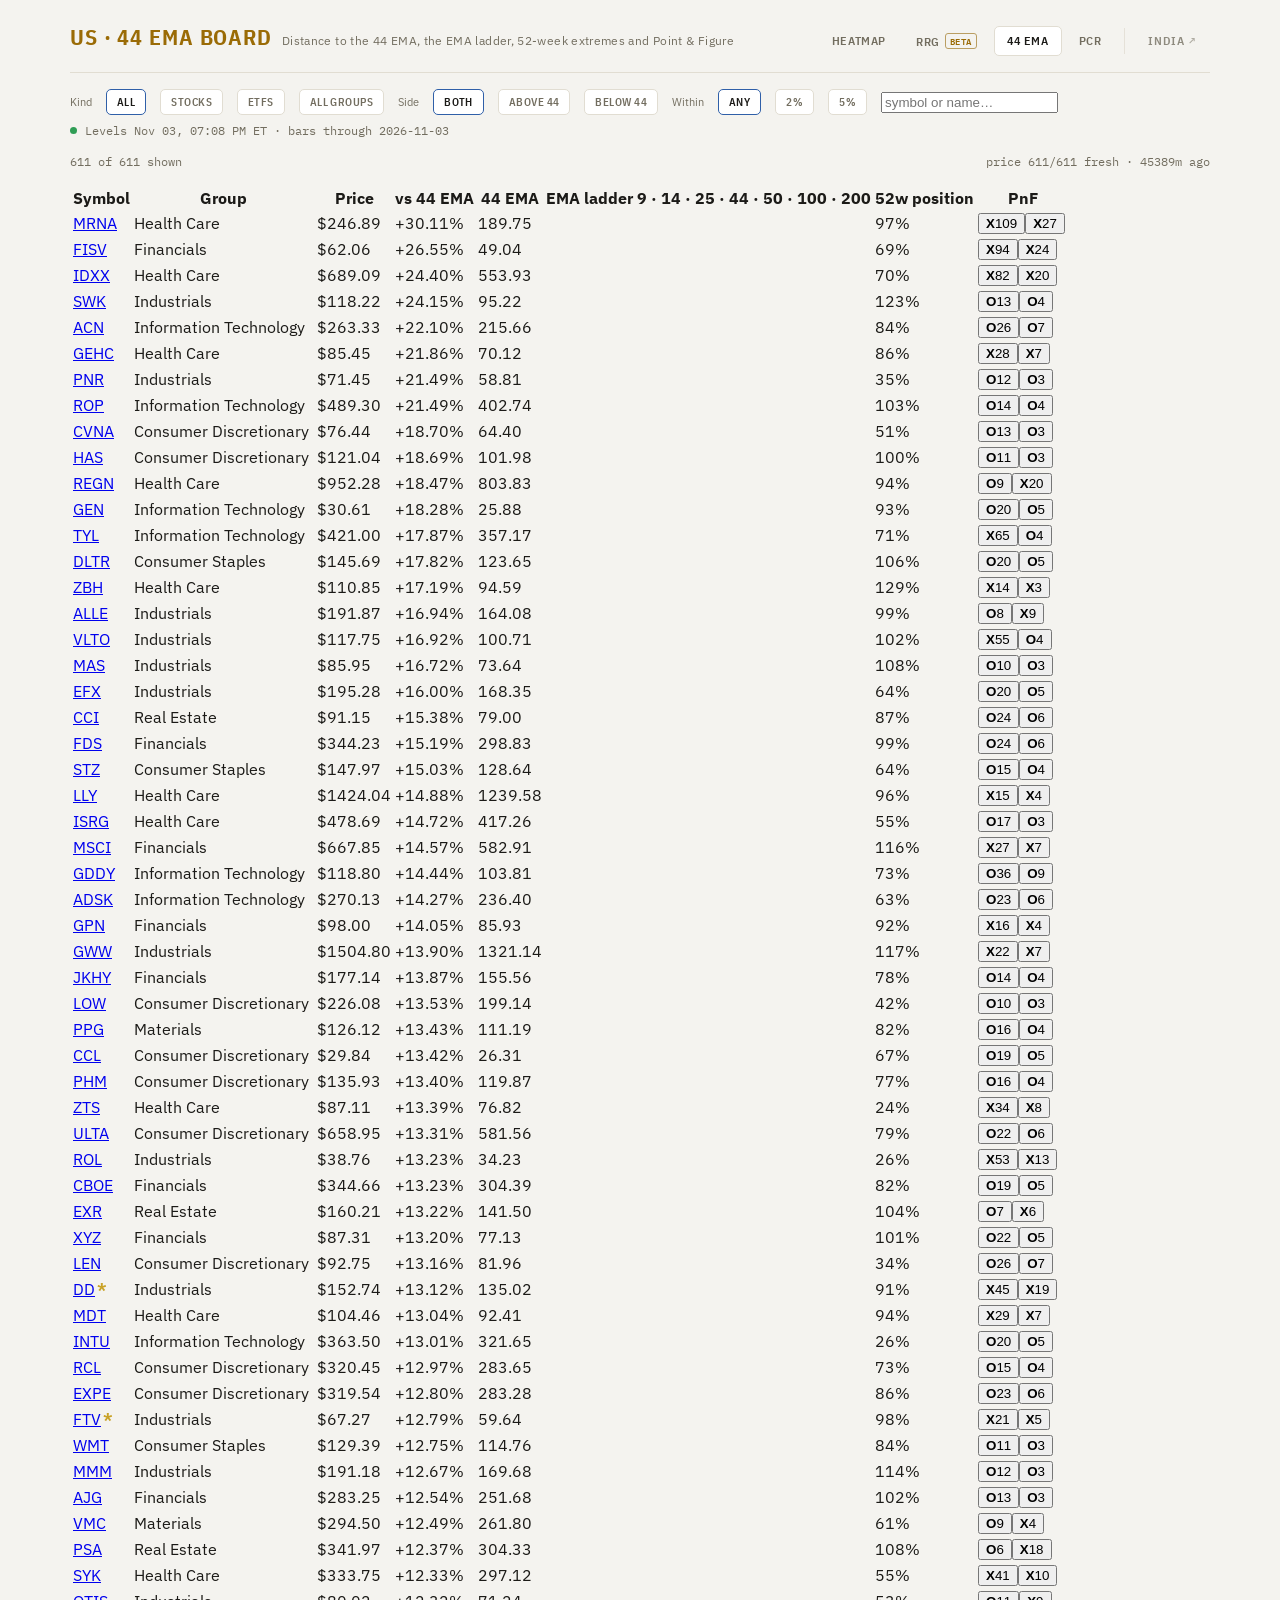
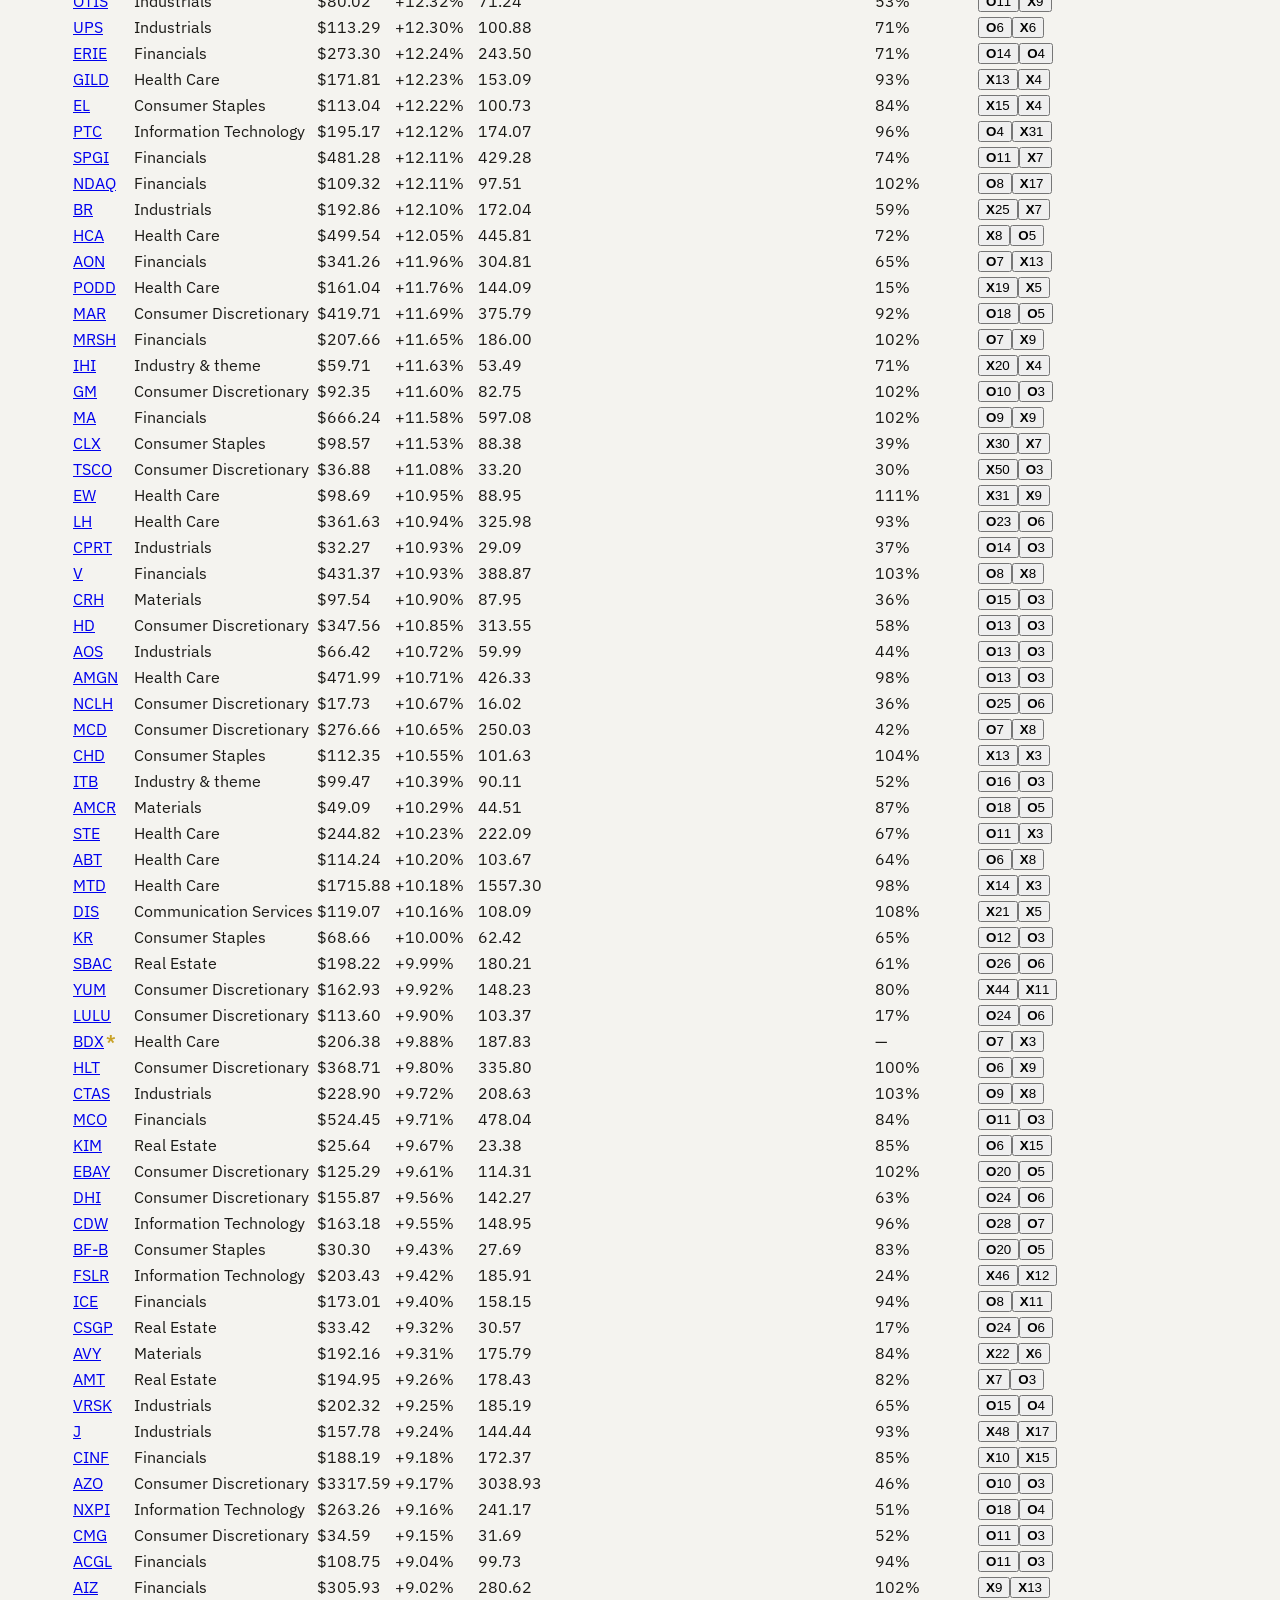
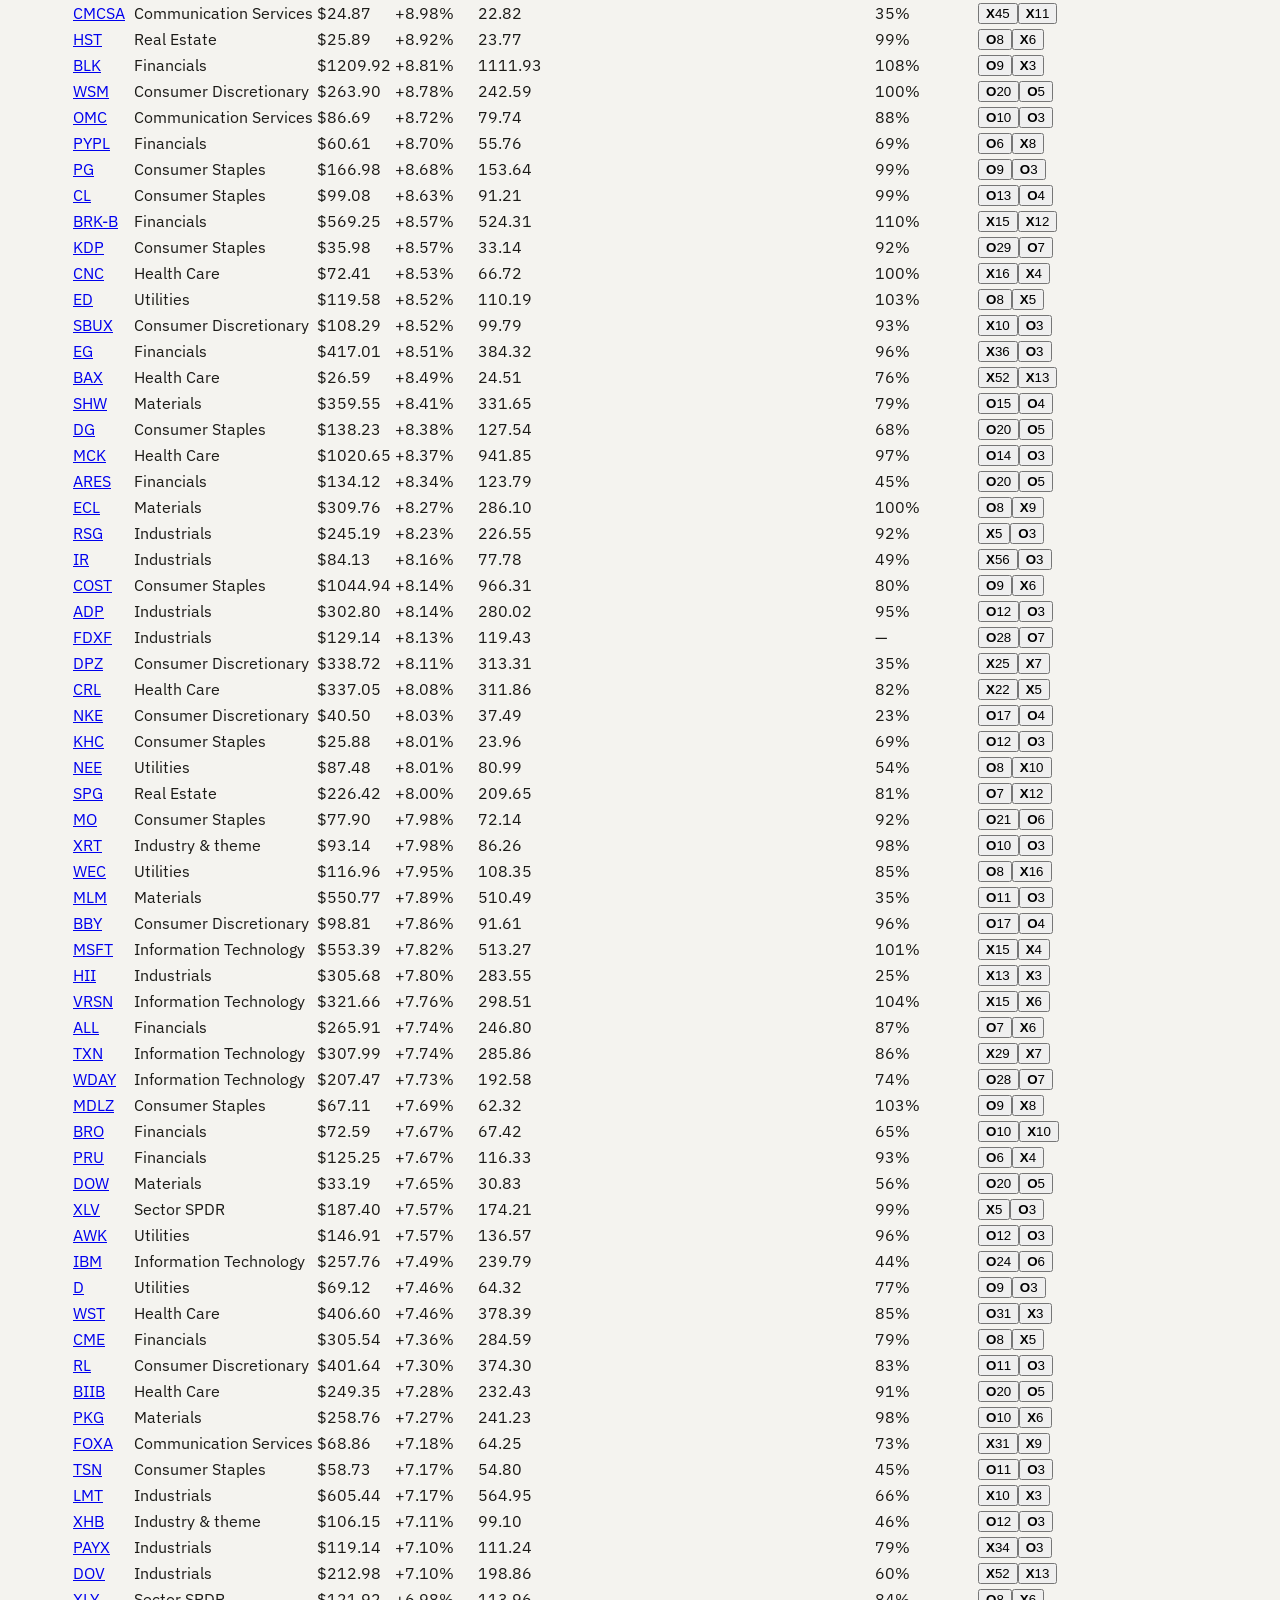
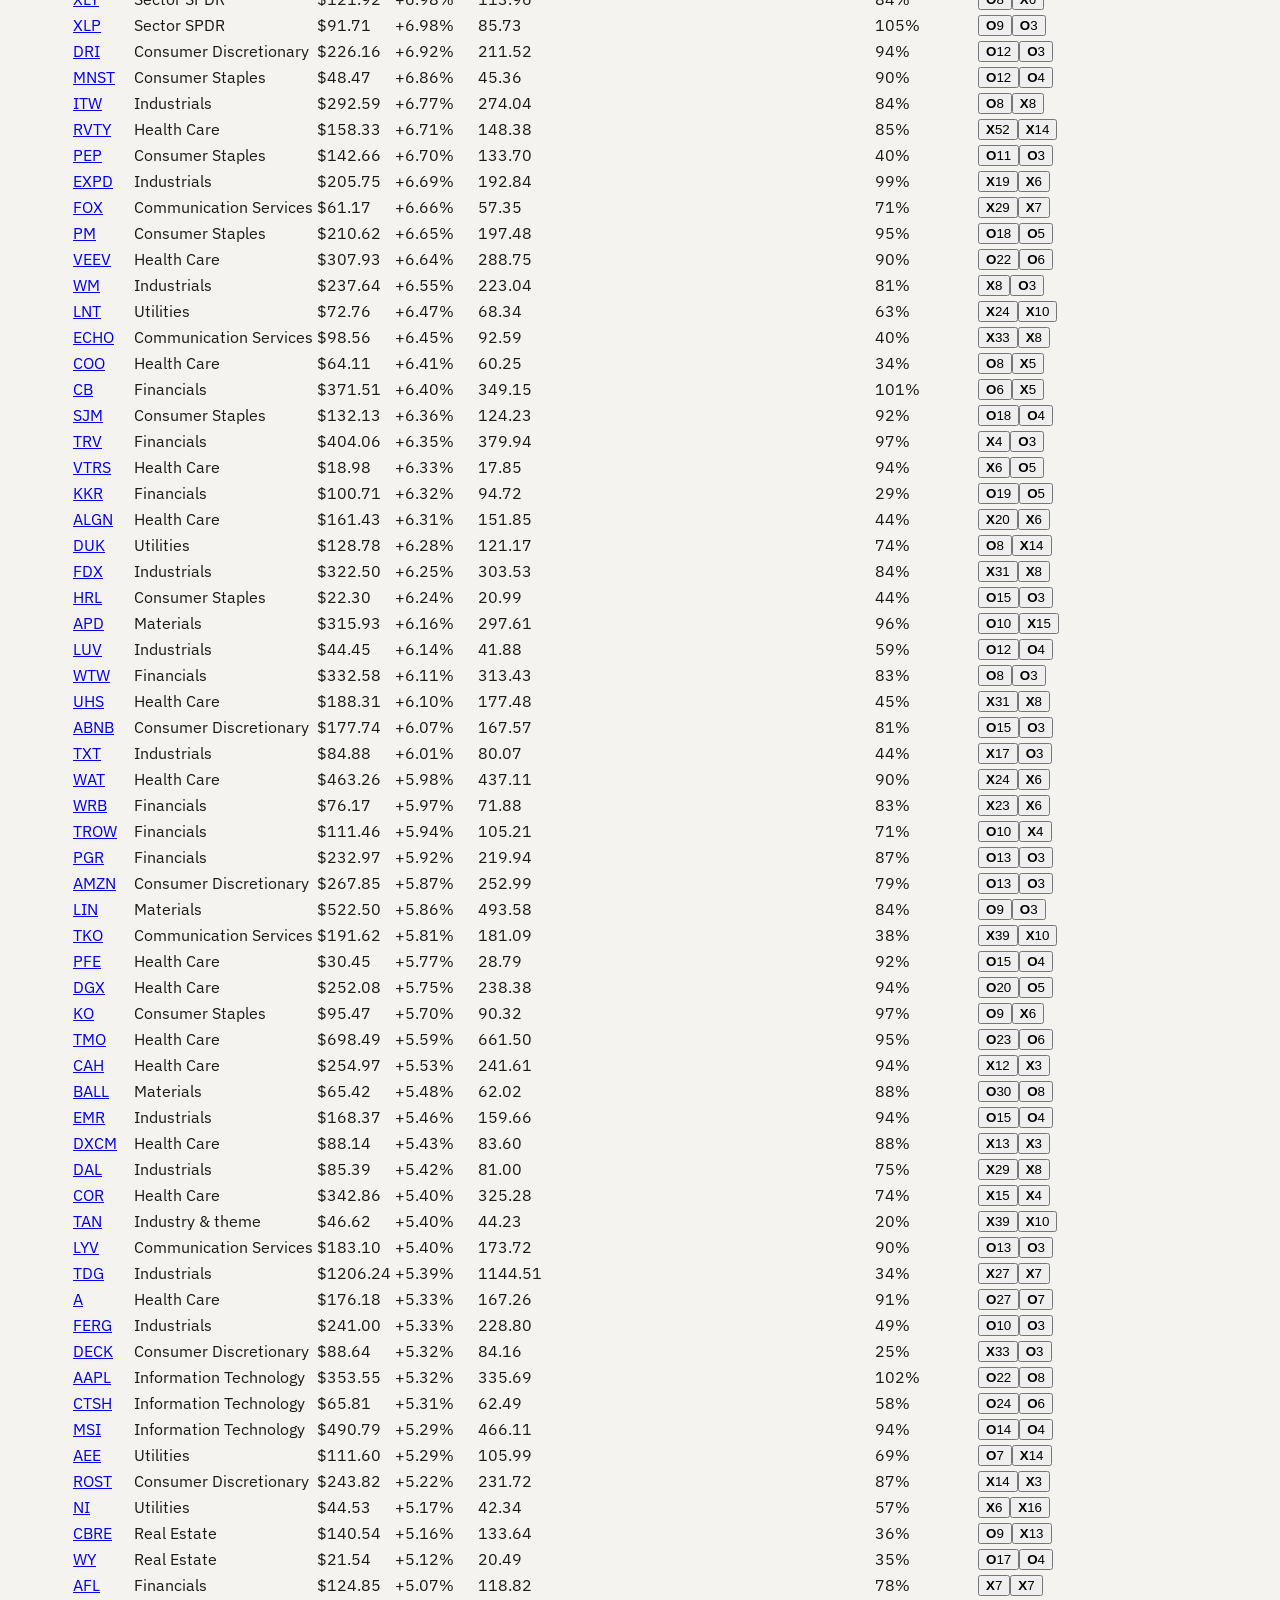
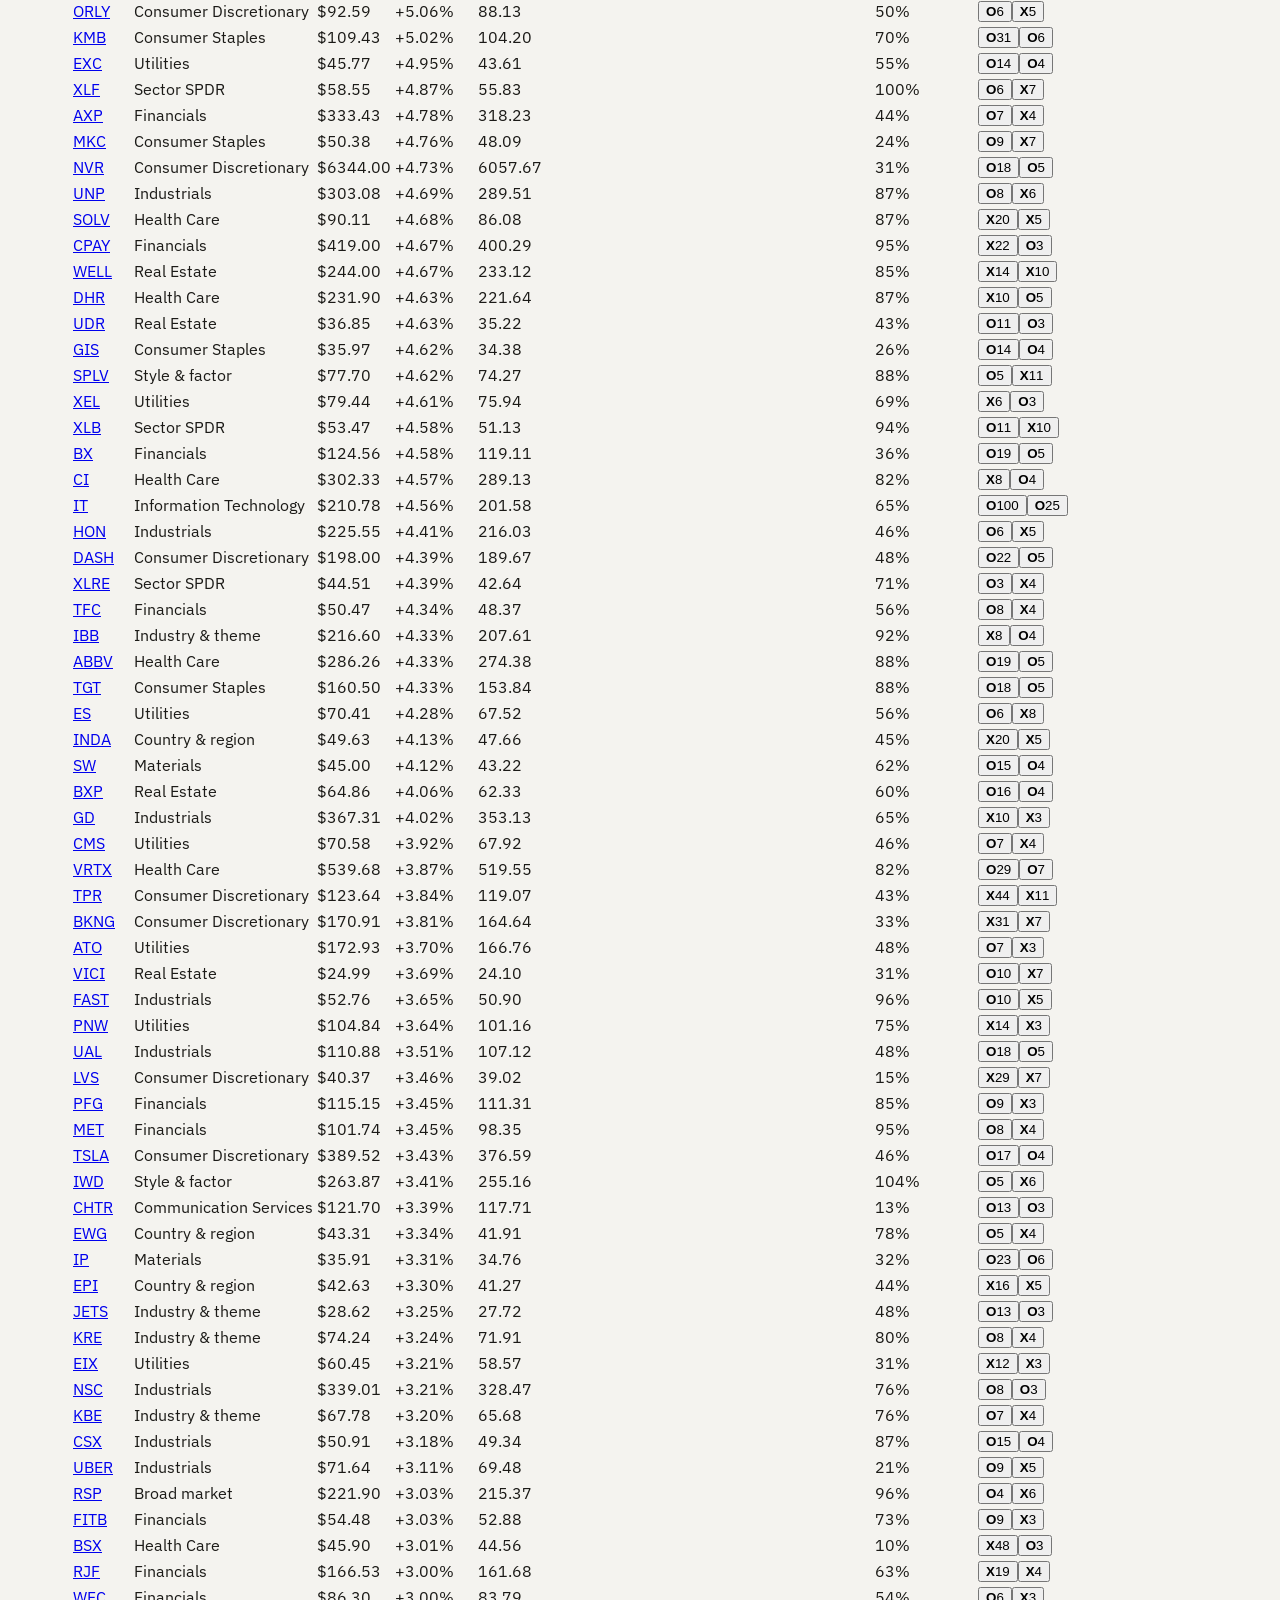
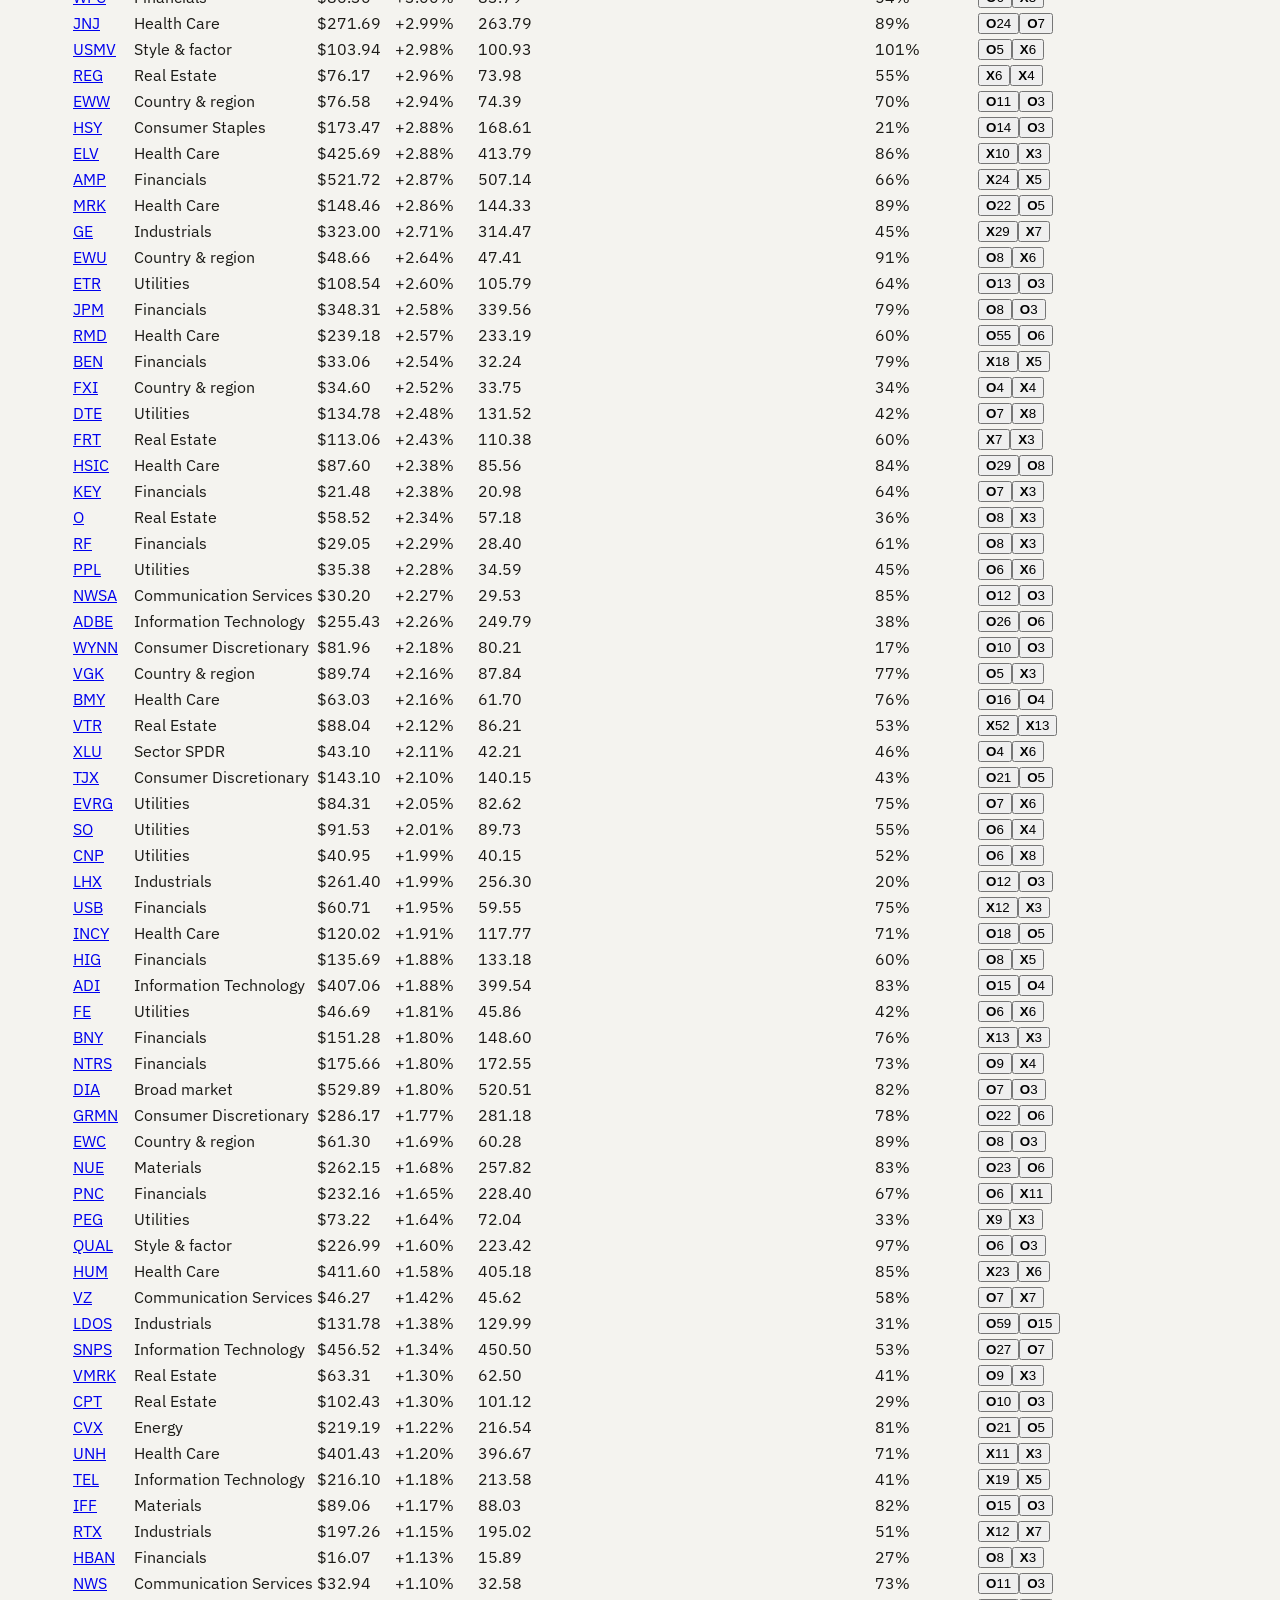
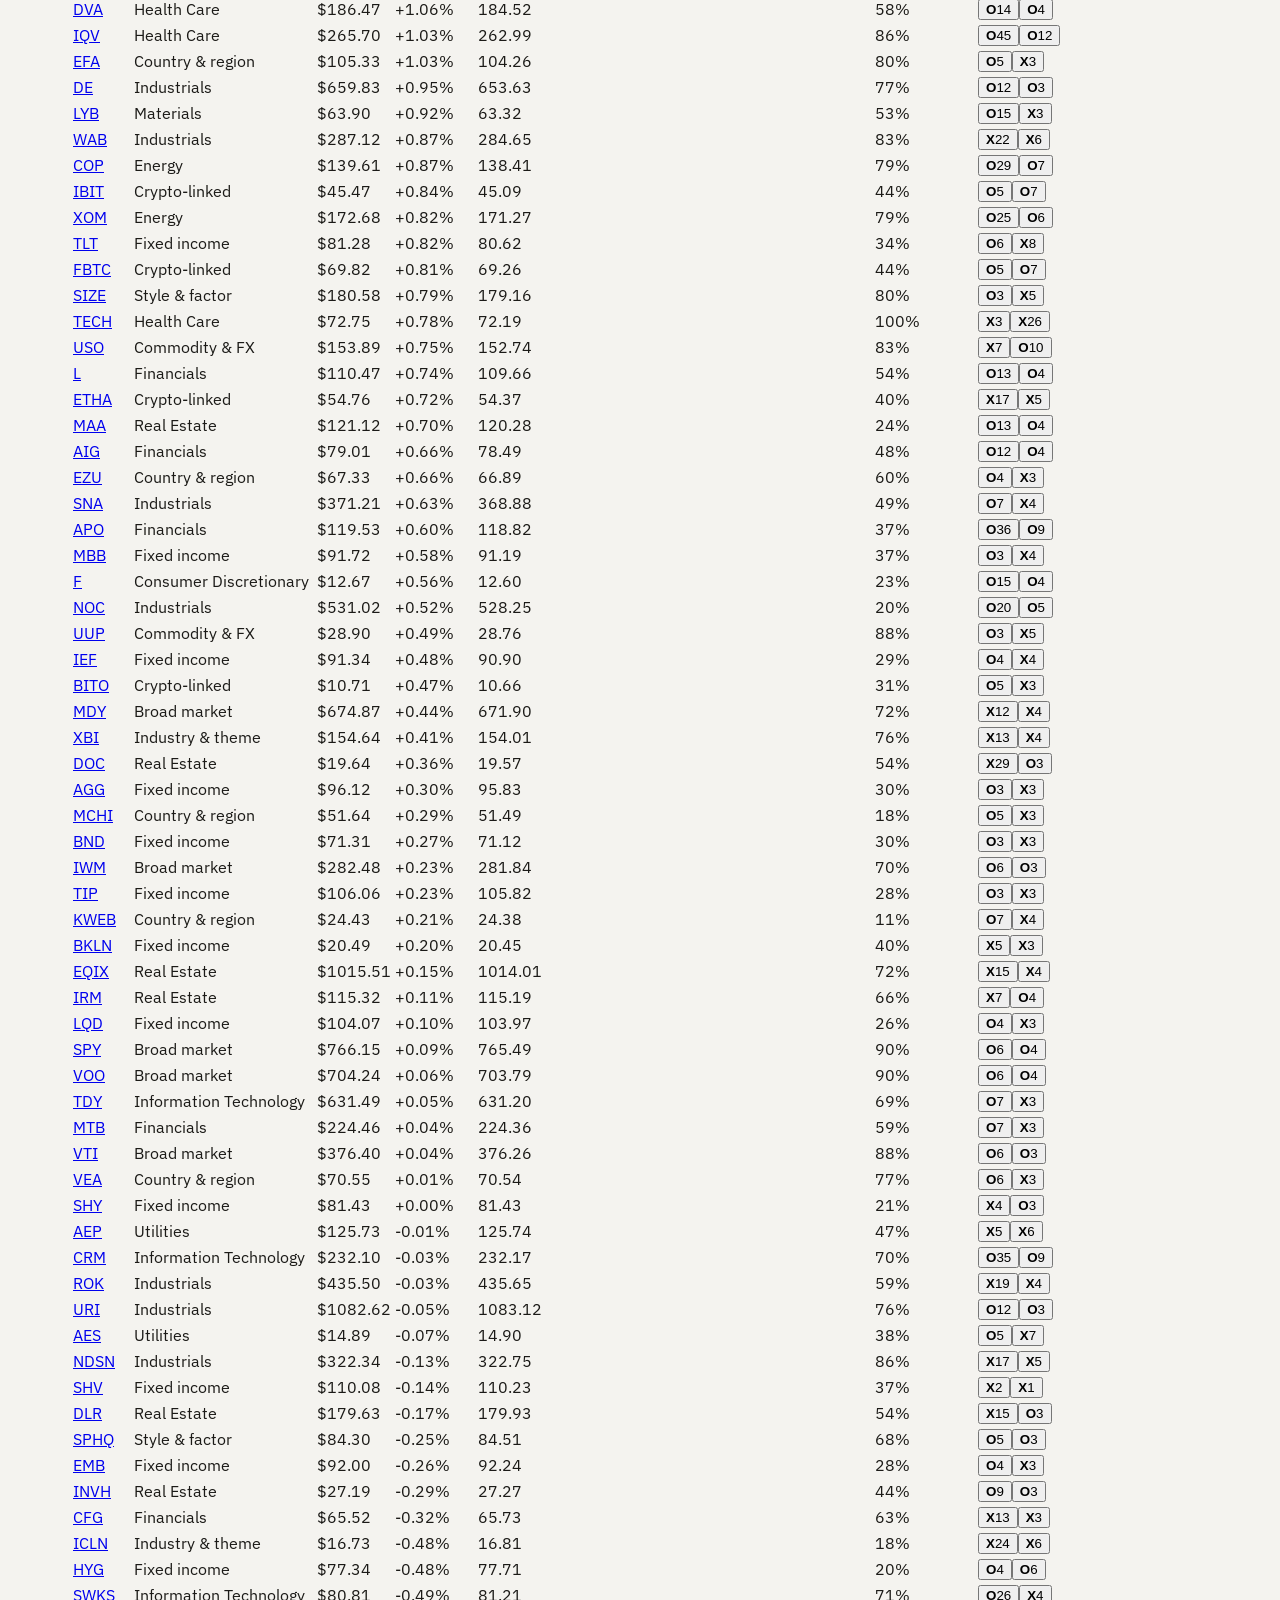
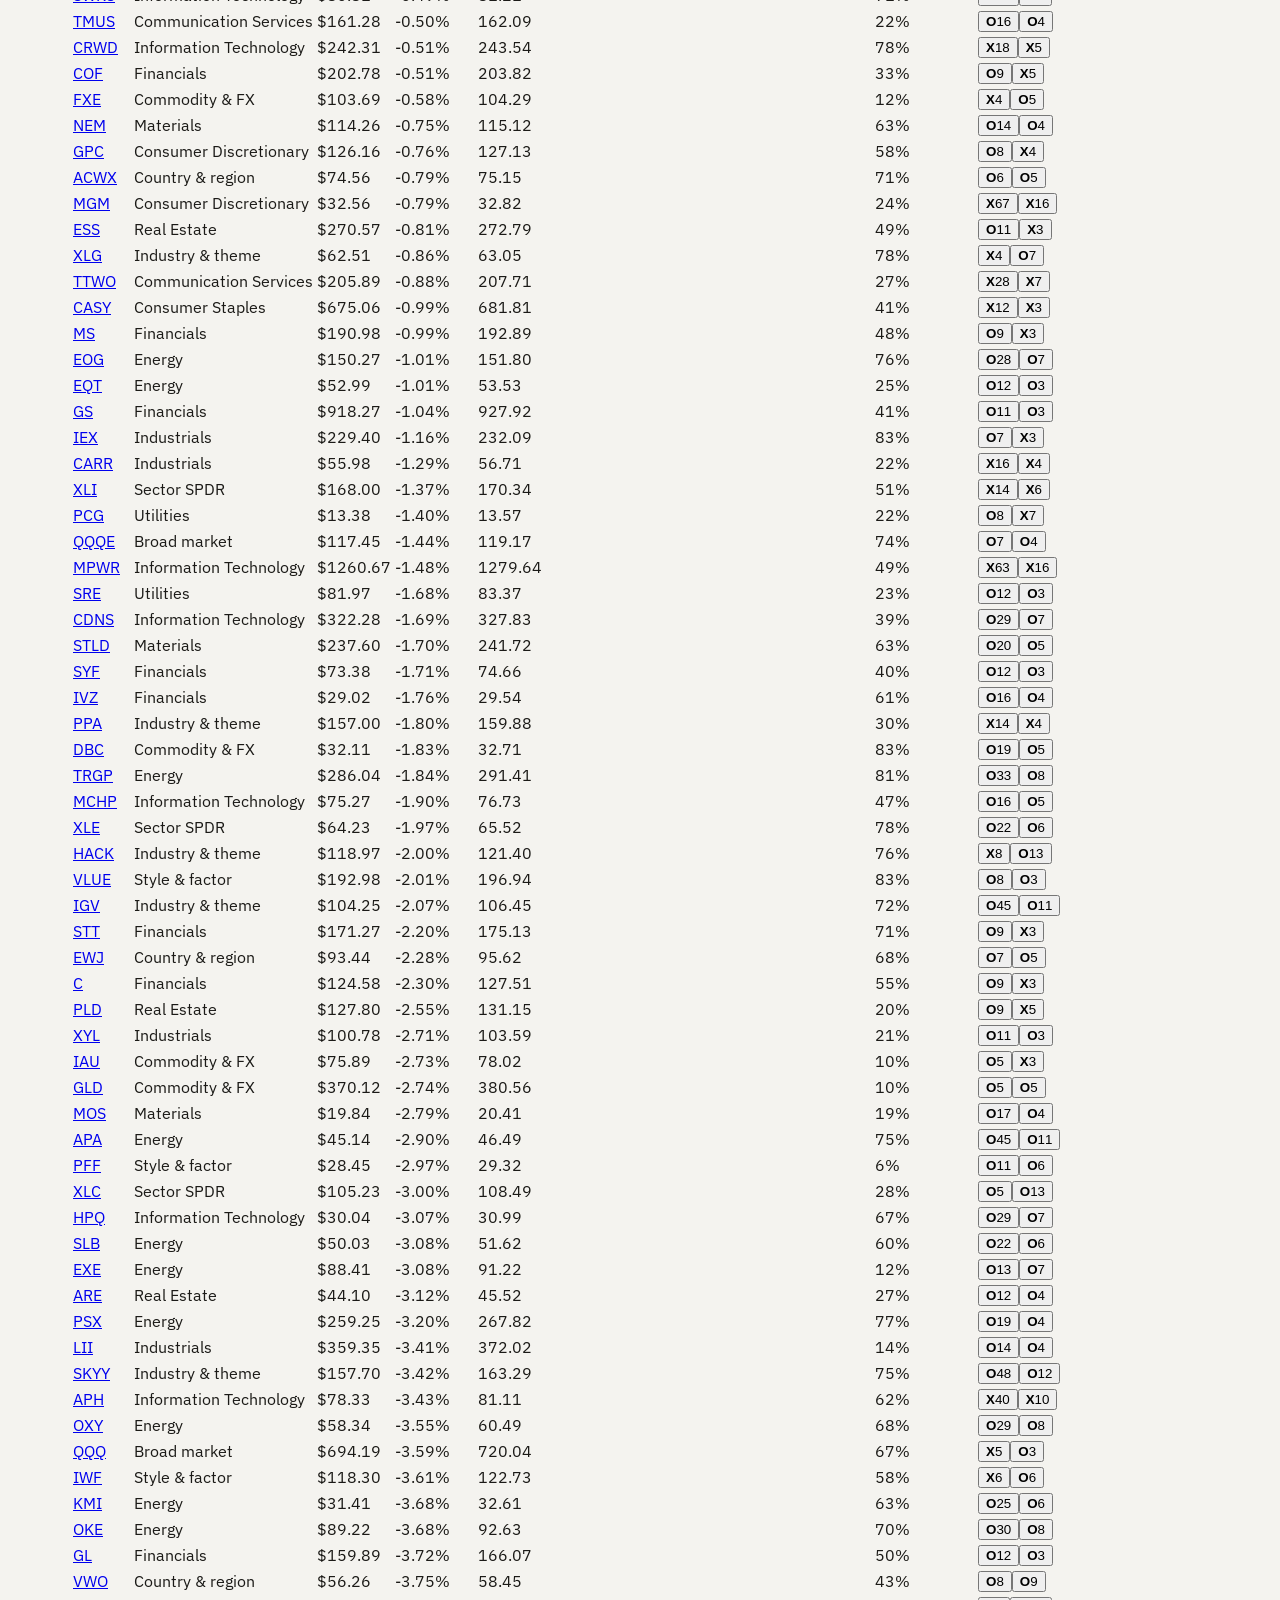
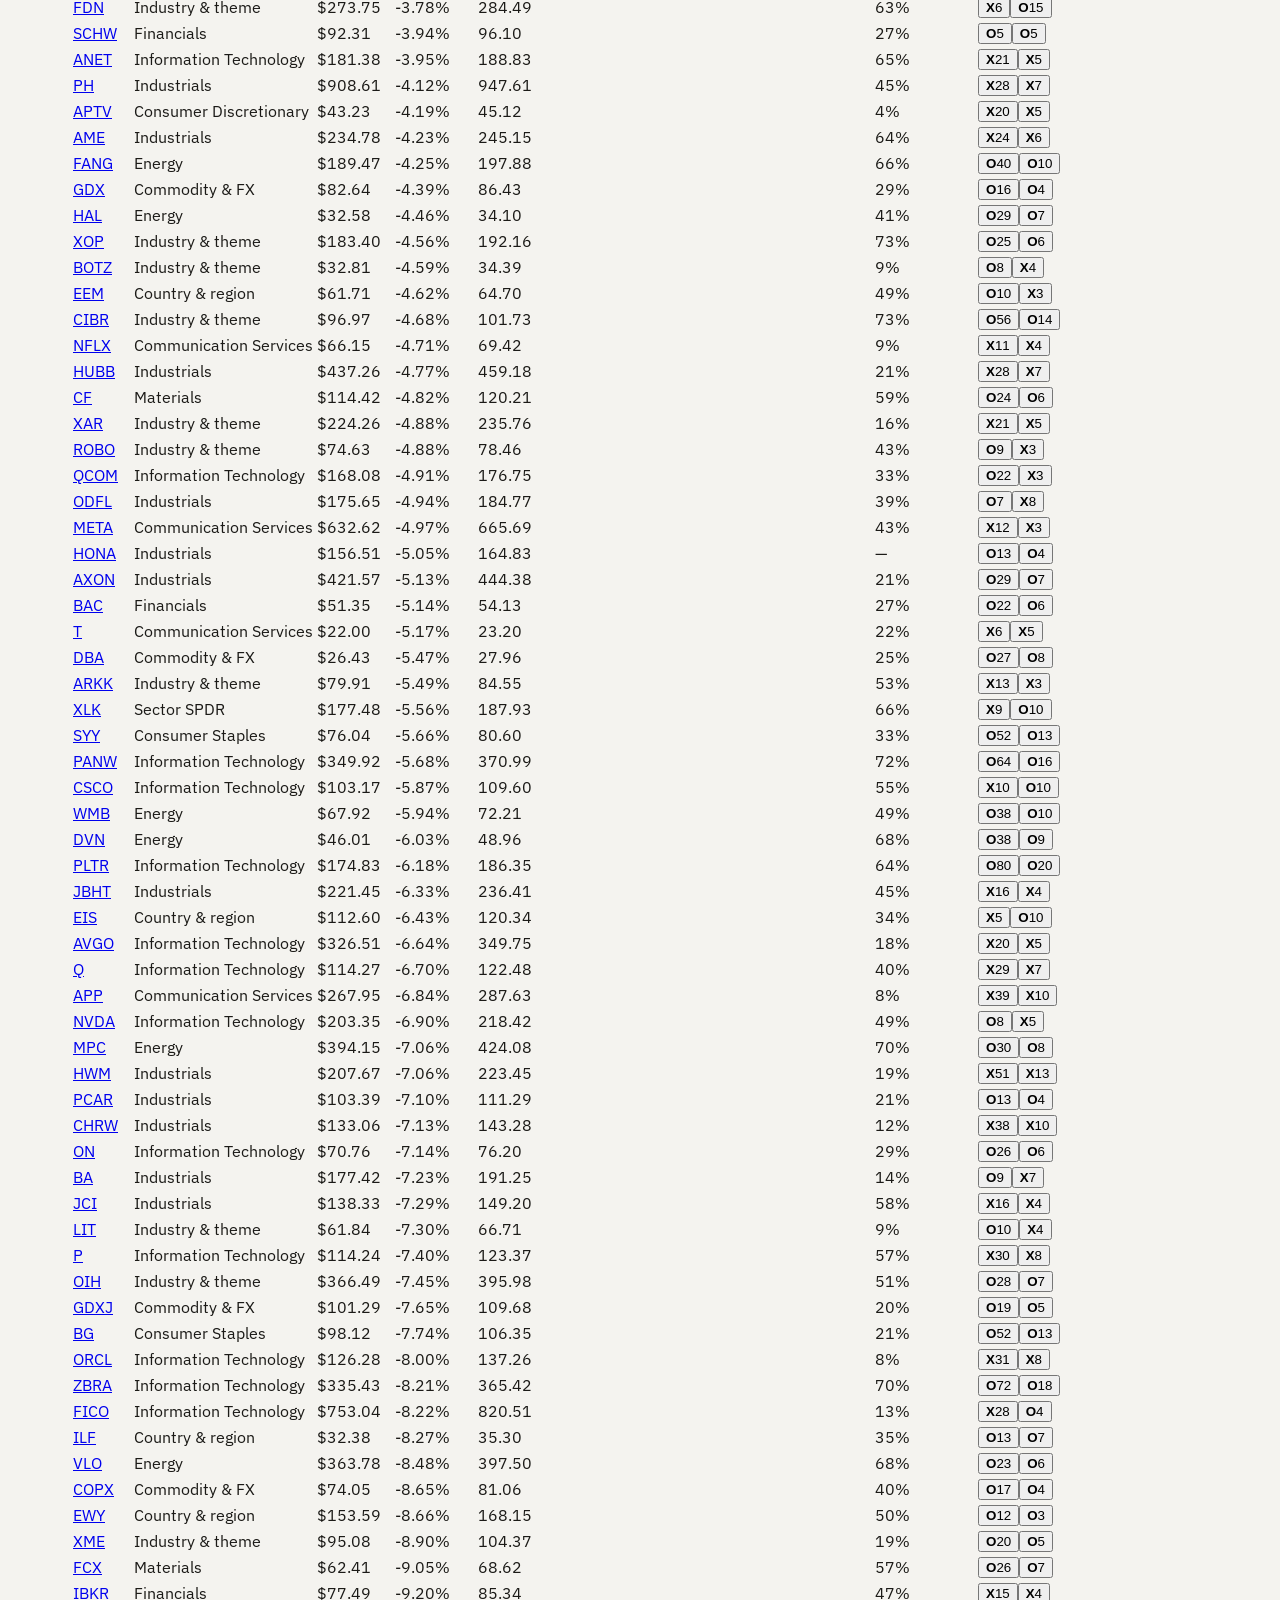
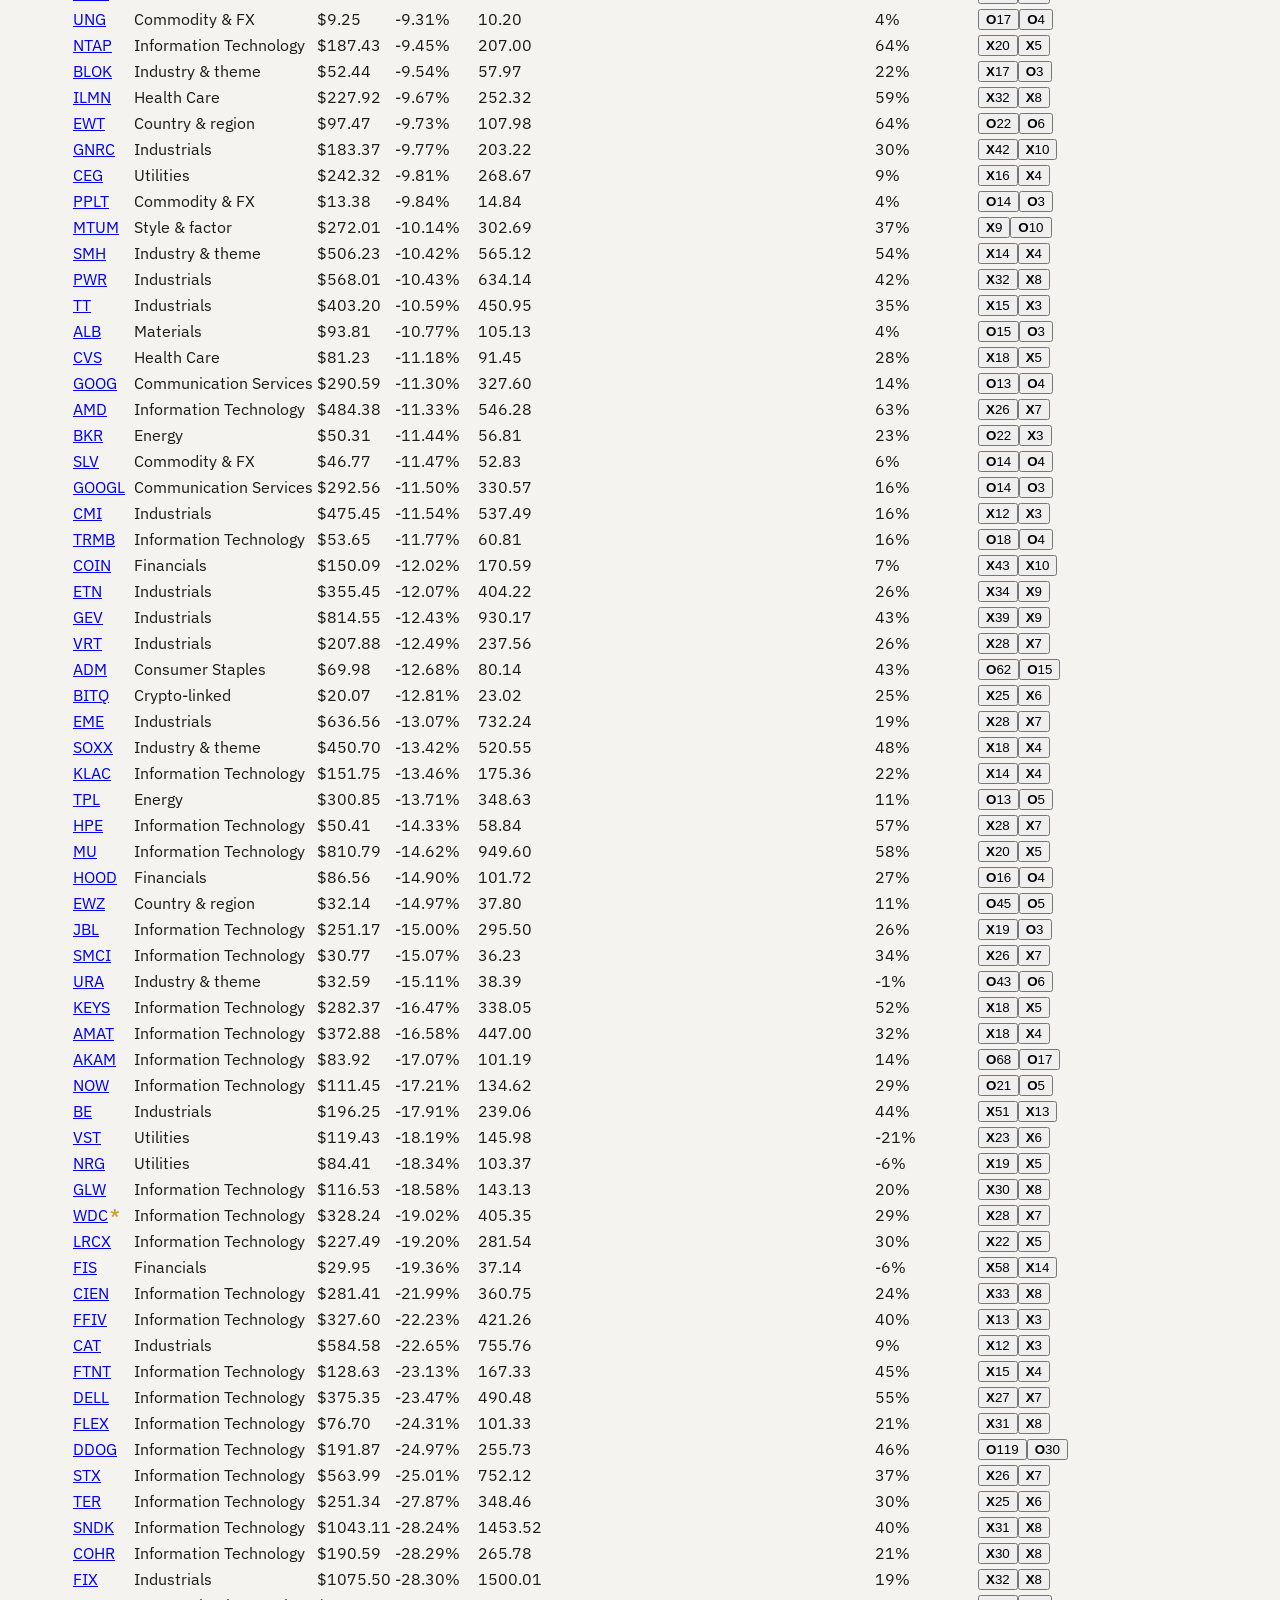
==== commit 79f27237: "Tiles carry their size: market cap for stocks, net assets for funds The figure sits top-right on the" ====
--- a/ema.html
+++ b/ema.html
@@ -6,7 +6,7 @@
 <title>US 44 EMA Board</title>
 <link rel="preconnect" href="https://fonts.gstatic.com" crossorigin>
 <link rel="stylesheet" href="https://fonts.googleapis.com/css2?family=IBM+Plex+Sans+Condensed:wght@500;600;700&family=IBM+Plex+Sans:wght@400;500;600&family=IBM+Plex+Mono:wght@400;500;600;700&display=swap">
-<link rel="stylesheet" href="assets/app.css?v=e64c2172d9">
+<link rel="stylesheet" href="assets/app.css?v=629f11a23e">
 <link rel="stylesheet" href="assets/ema.css?v=20261005a">
 </head>
 <body>
@@ -119,7 +119,7 @@
   </div>
 </div>
 
-<script src="assets/app.js?v=e64c2172d9"></script>
+<script src="assets/app.js?v=629f11a23e"></script>
 <script>
 const EMA_SPANS = [9,14,25,44,50,100,200];
 let LV=null, SPOT={}, PNF=null, ROWS=[];
--- a/assets/app.css
+++ b/assets/app.css
@@ -194,7 +194,17 @@
   }
   .tile:hover{ transform:translateY(-2px); box-shadow:0 4px 14px color-mix(in srgb, currentColor 22%, transparent); }
   .tile:focus-visible{ outline:2px solid var(--info); outline-offset:2px; }
-  .tile .name{ font-family:"IBM Plex Sans Condensed",sans-serif; font-weight:600; font-size:12.5px; letter-spacing:0.01em; }
+  /* Ticker left, size right, on one line. `baseline` rather than `center` so
+     the two different font sizes sit on the same line as each other, and
+     min-width:0 so a long ticker ellipsizes instead of shoving the figure
+     out of the tile. */
+  .tile .name-row{ display:flex; align-items:baseline; justify-content:space-between; gap:6px; }
+  .tile .name{ font-family:"IBM Plex Sans Condensed",sans-serif; font-weight:600; font-size:12.5px; letter-spacing:0.01em;
+               min-width:0; overflow:hidden; text-overflow:ellipsis; white-space:nowrap; }
+  /* Secondary to the price and the % change: this is context, not the
+     reading. Tabular figures keep the decimal point aligned down a column. */
+  .tile .cap{ font-family:"IBM Plex Mono",monospace; font-size:9.5px; font-variant-numeric:tabular-nums;
+              opacity:0.68; white-space:nowrap; flex:none; }
   /* Company / fund name under the ticker: US tickers (STX, URI...) mean little
      on their own, and the title tooltip never shows on a phone. One line,
      ellipsized, so long names cannot change the tile height. */
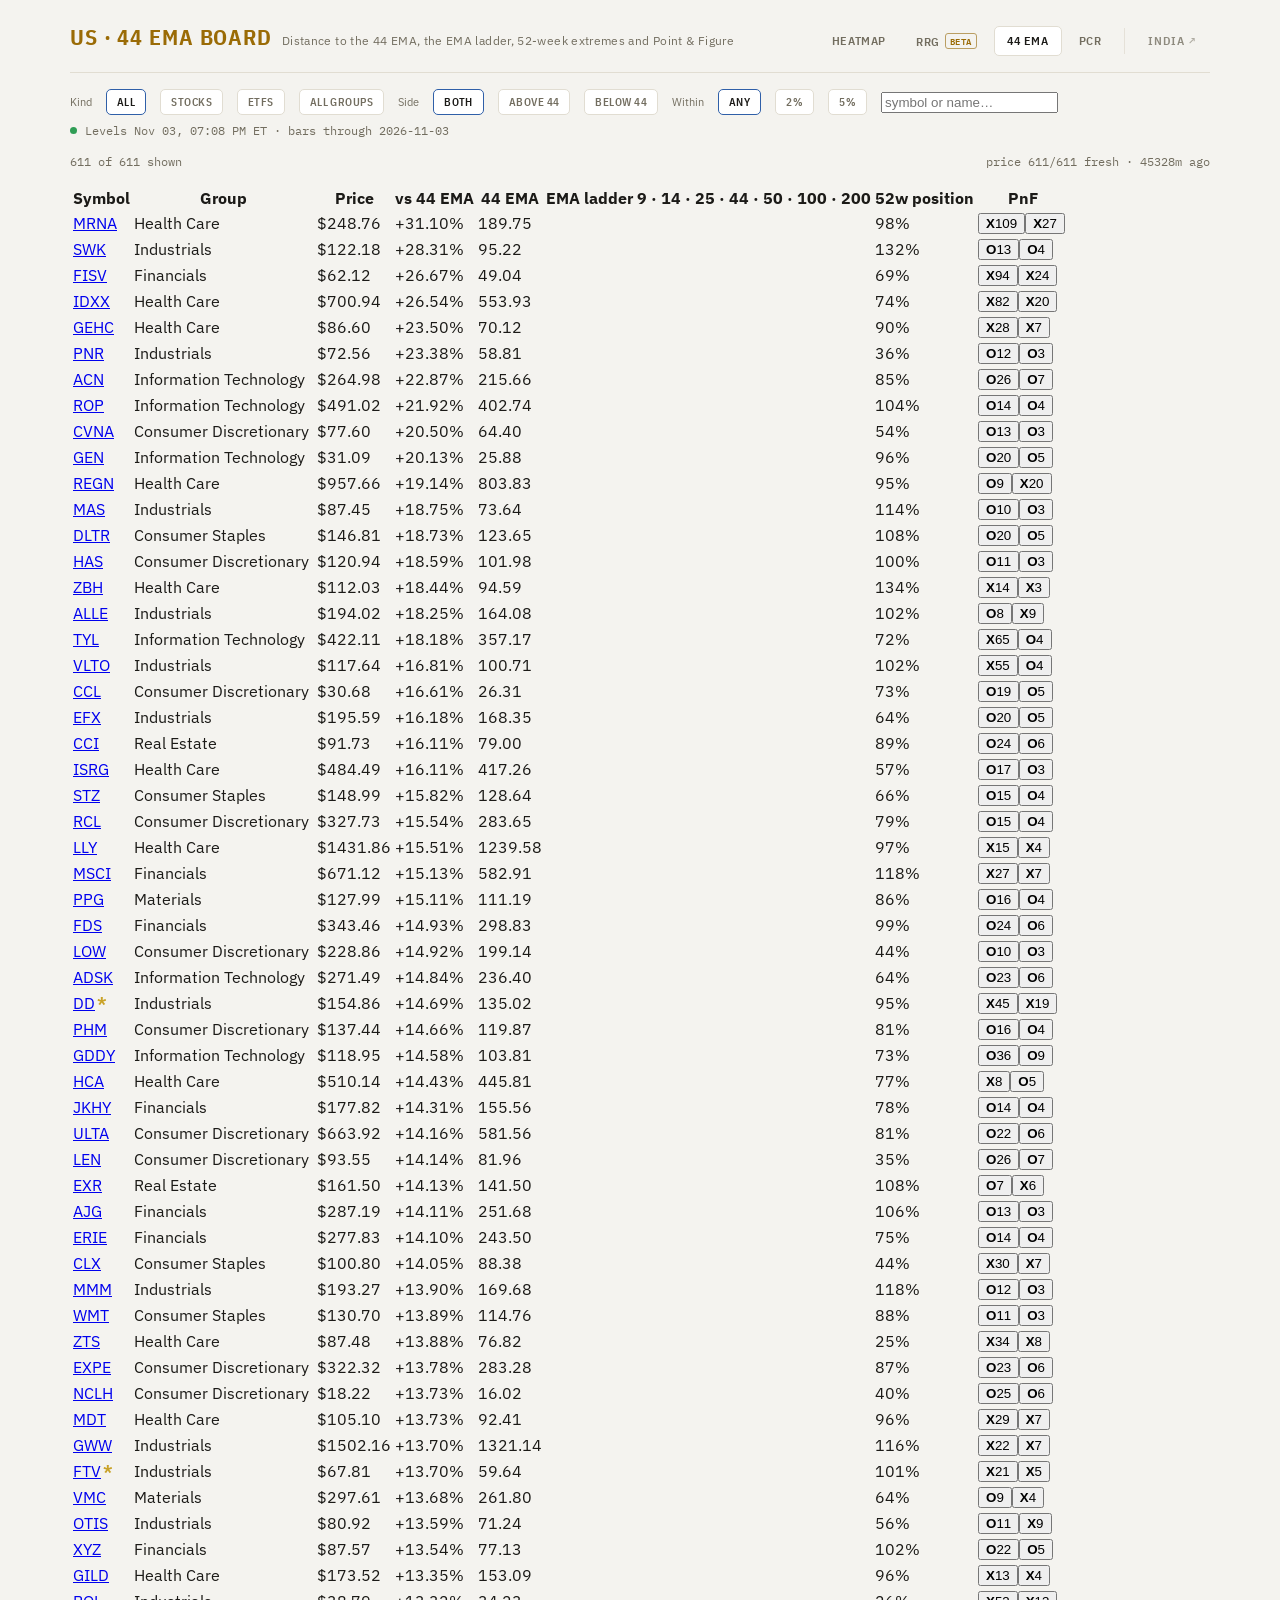
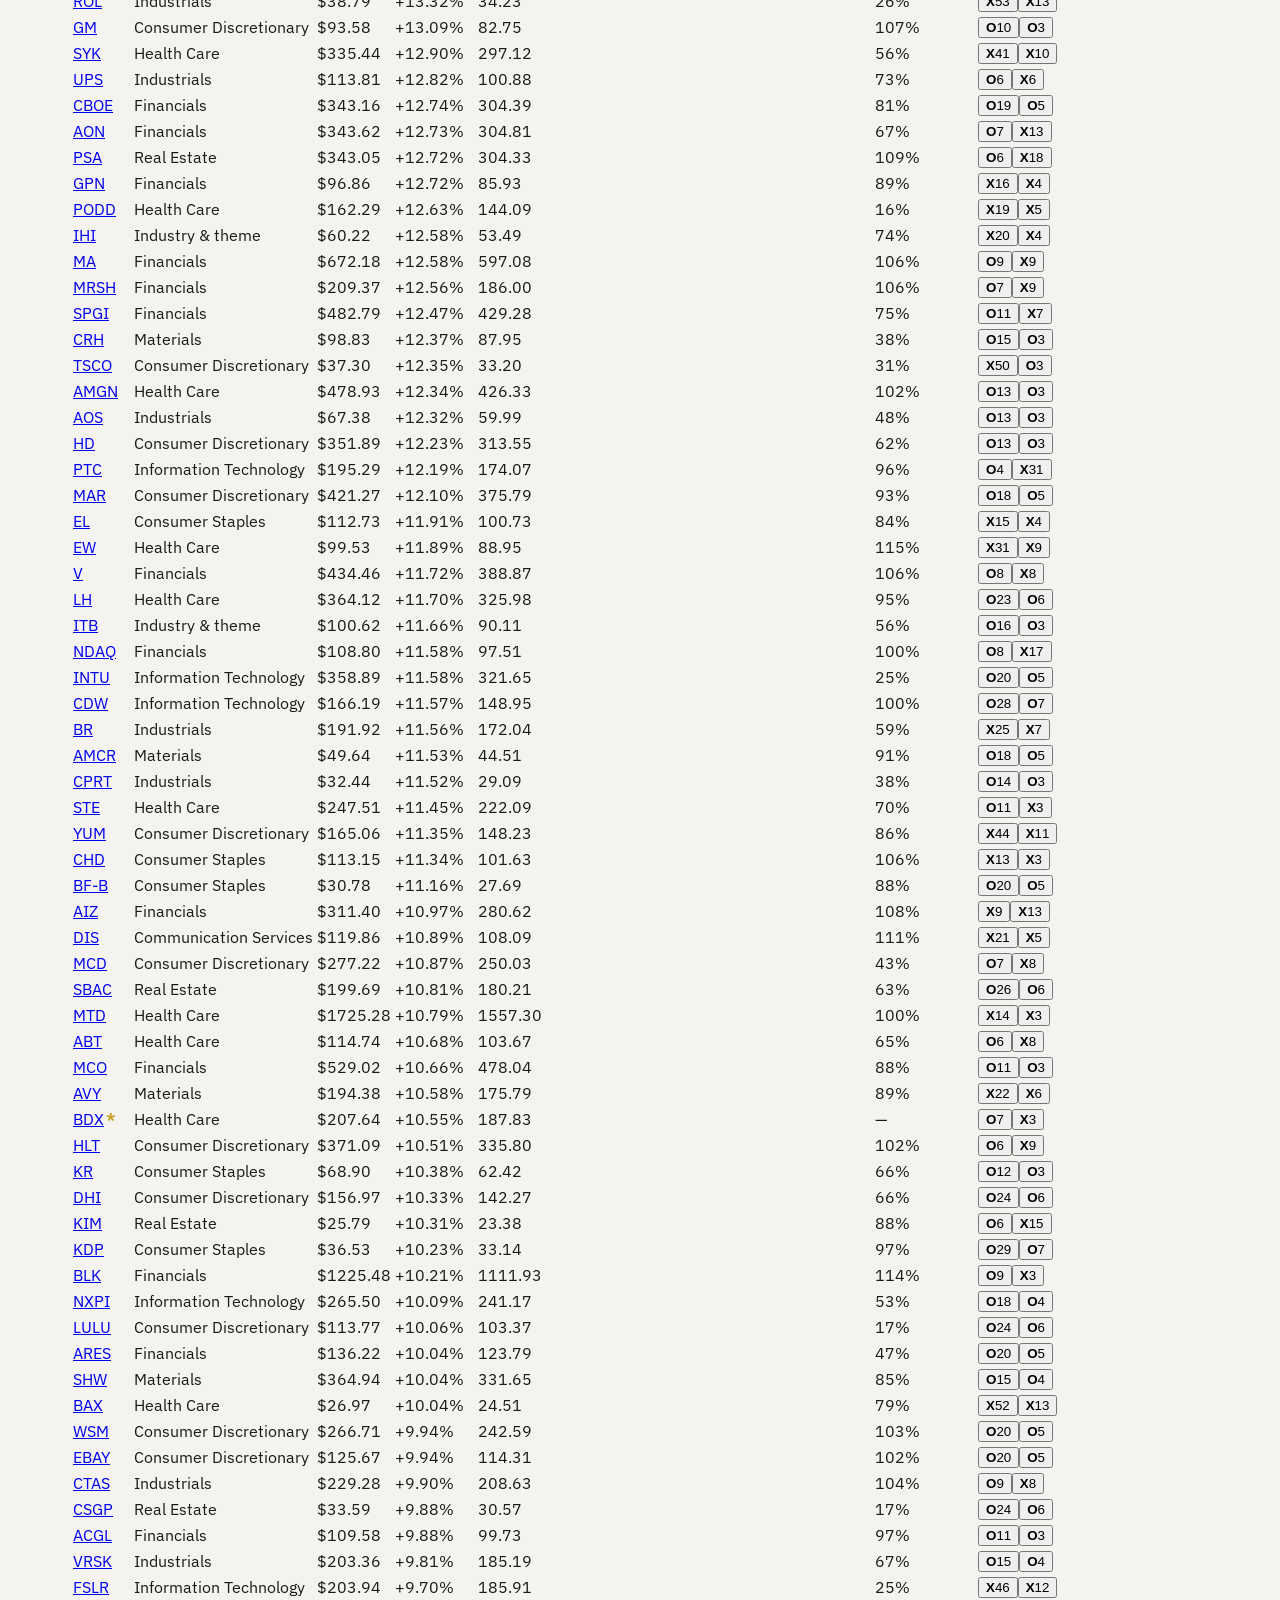
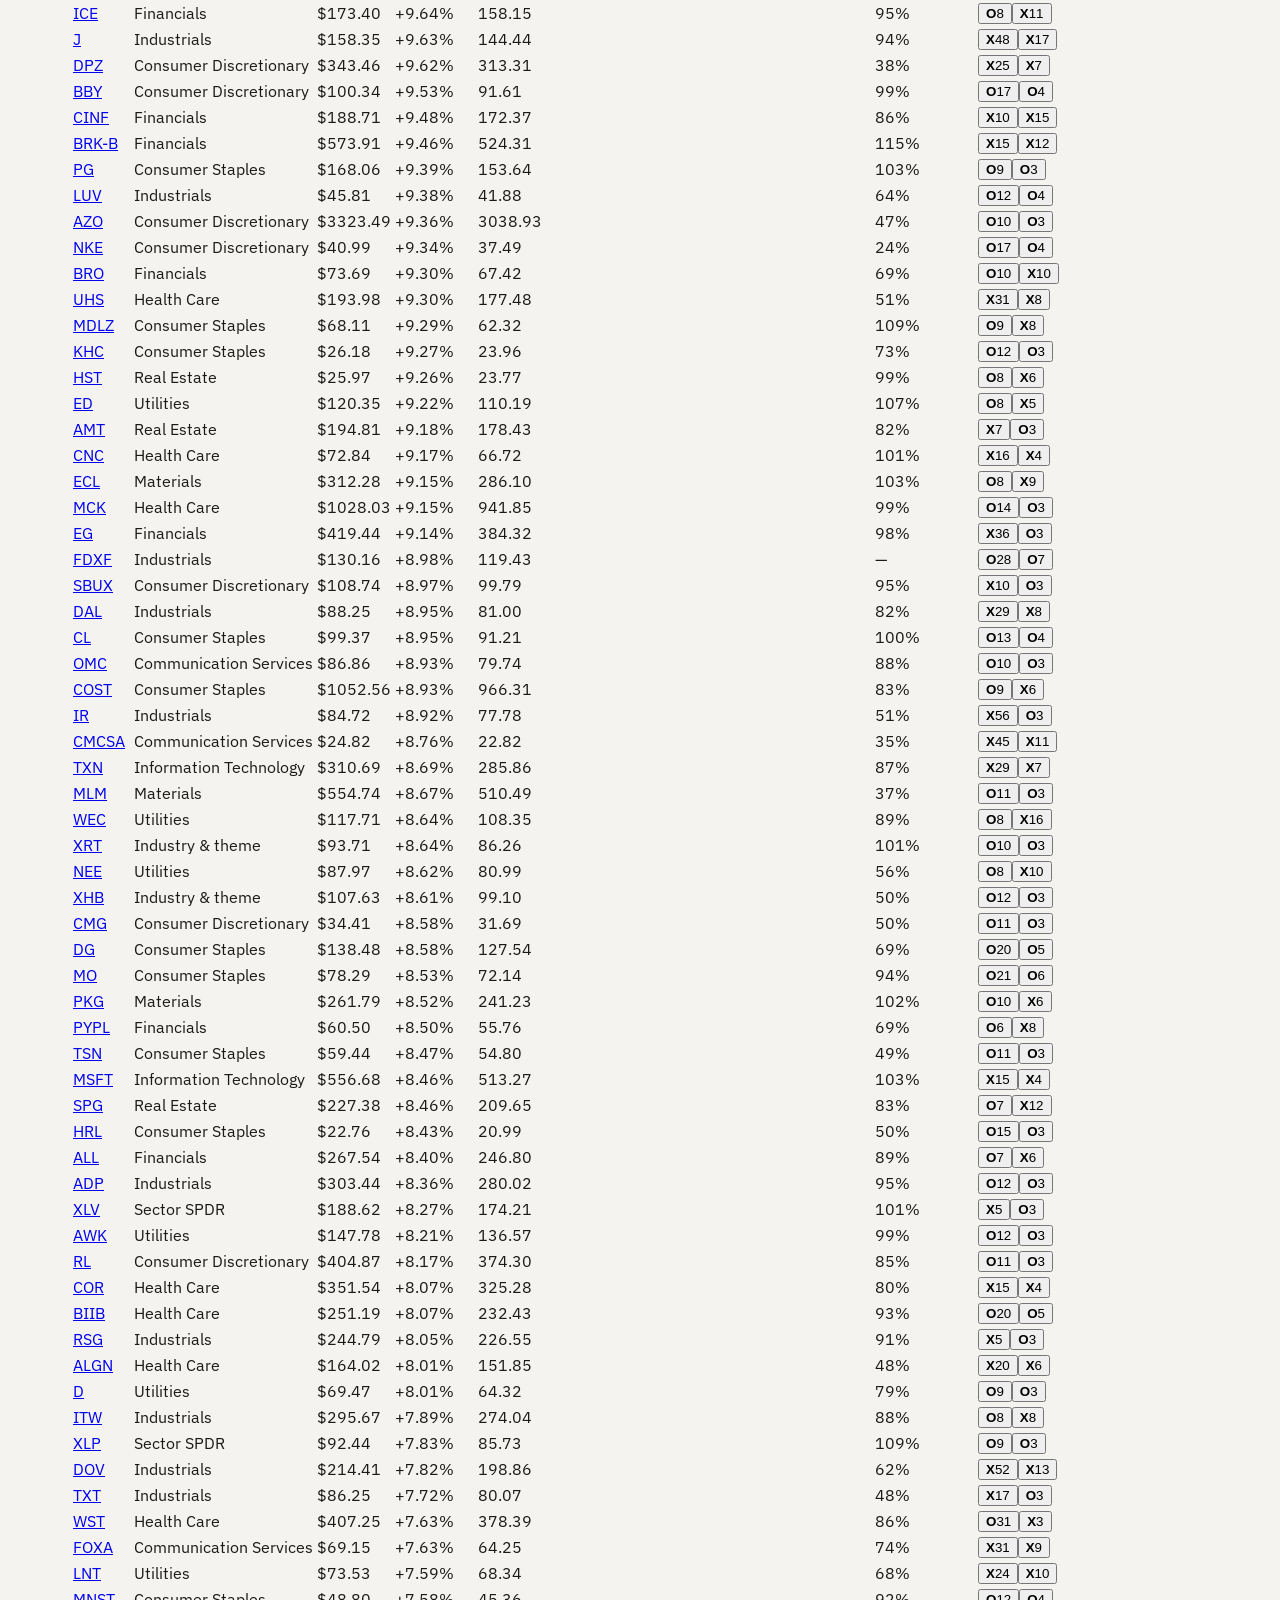
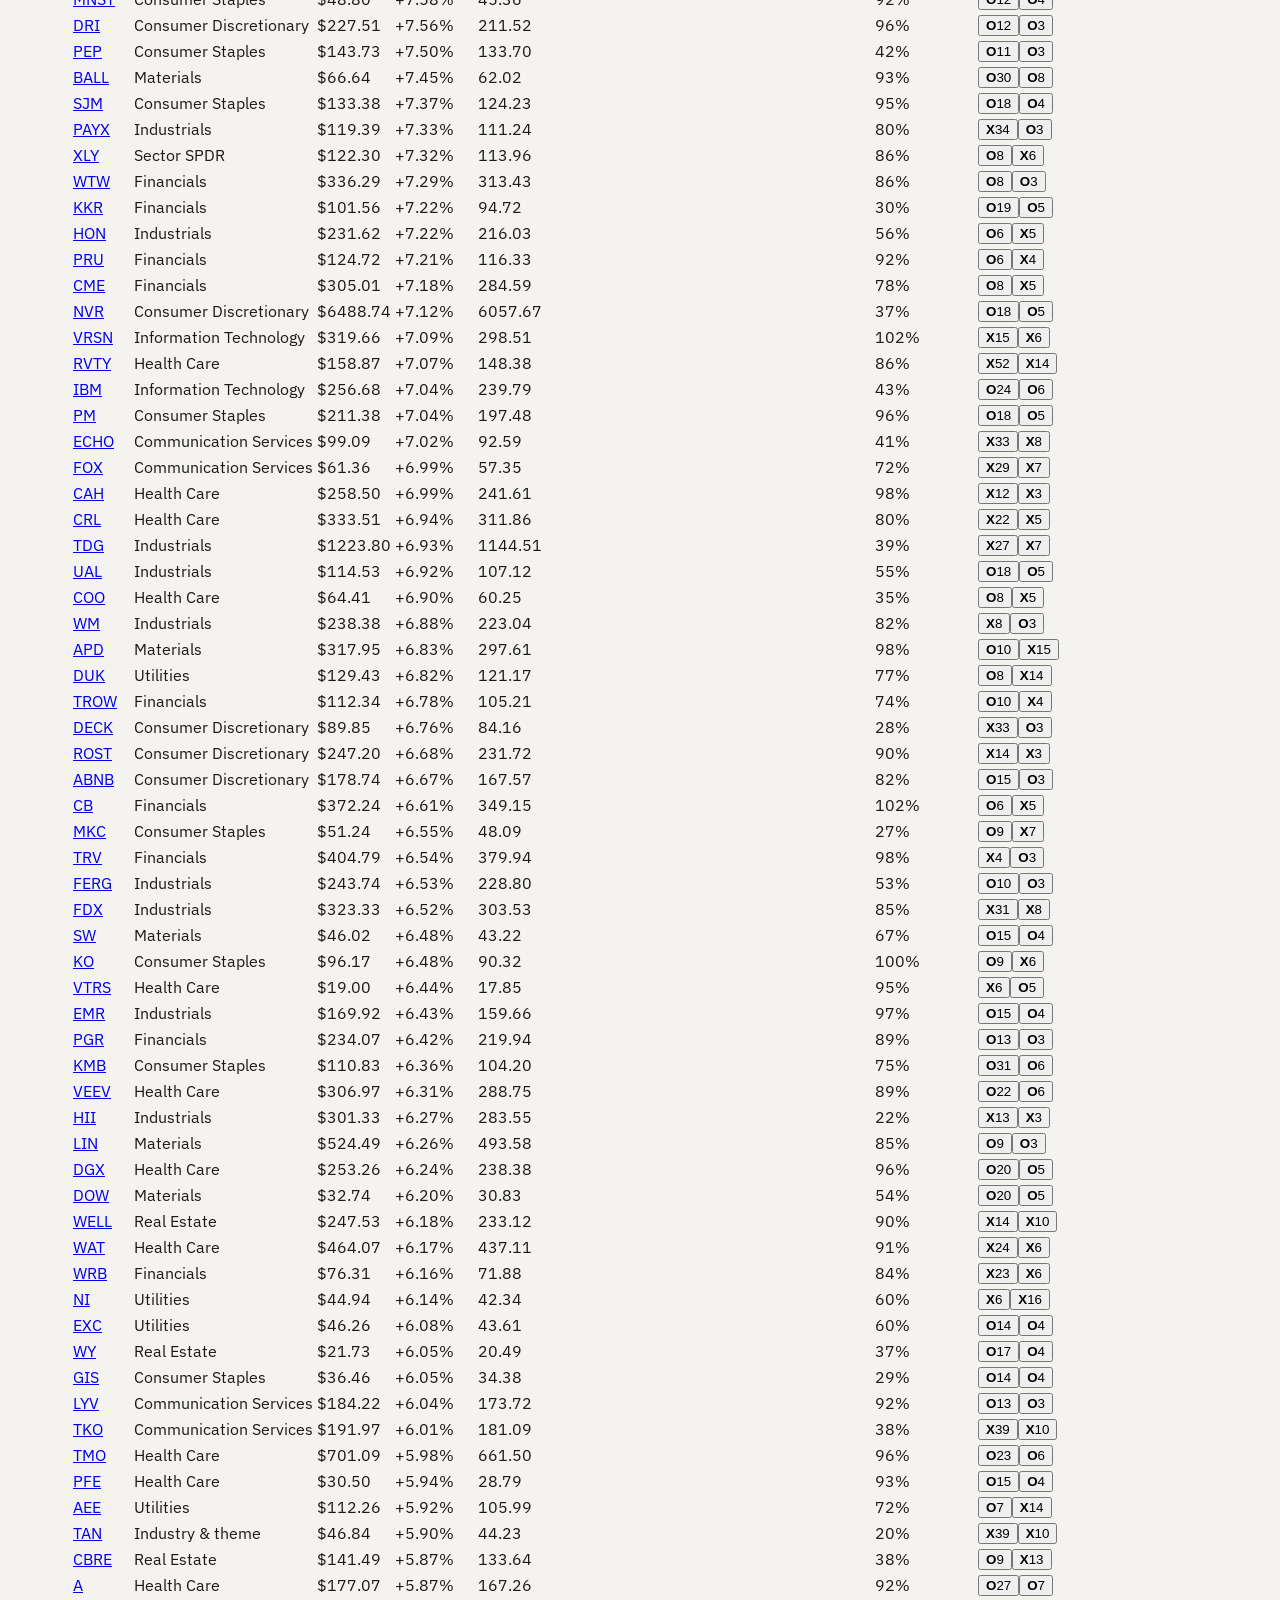
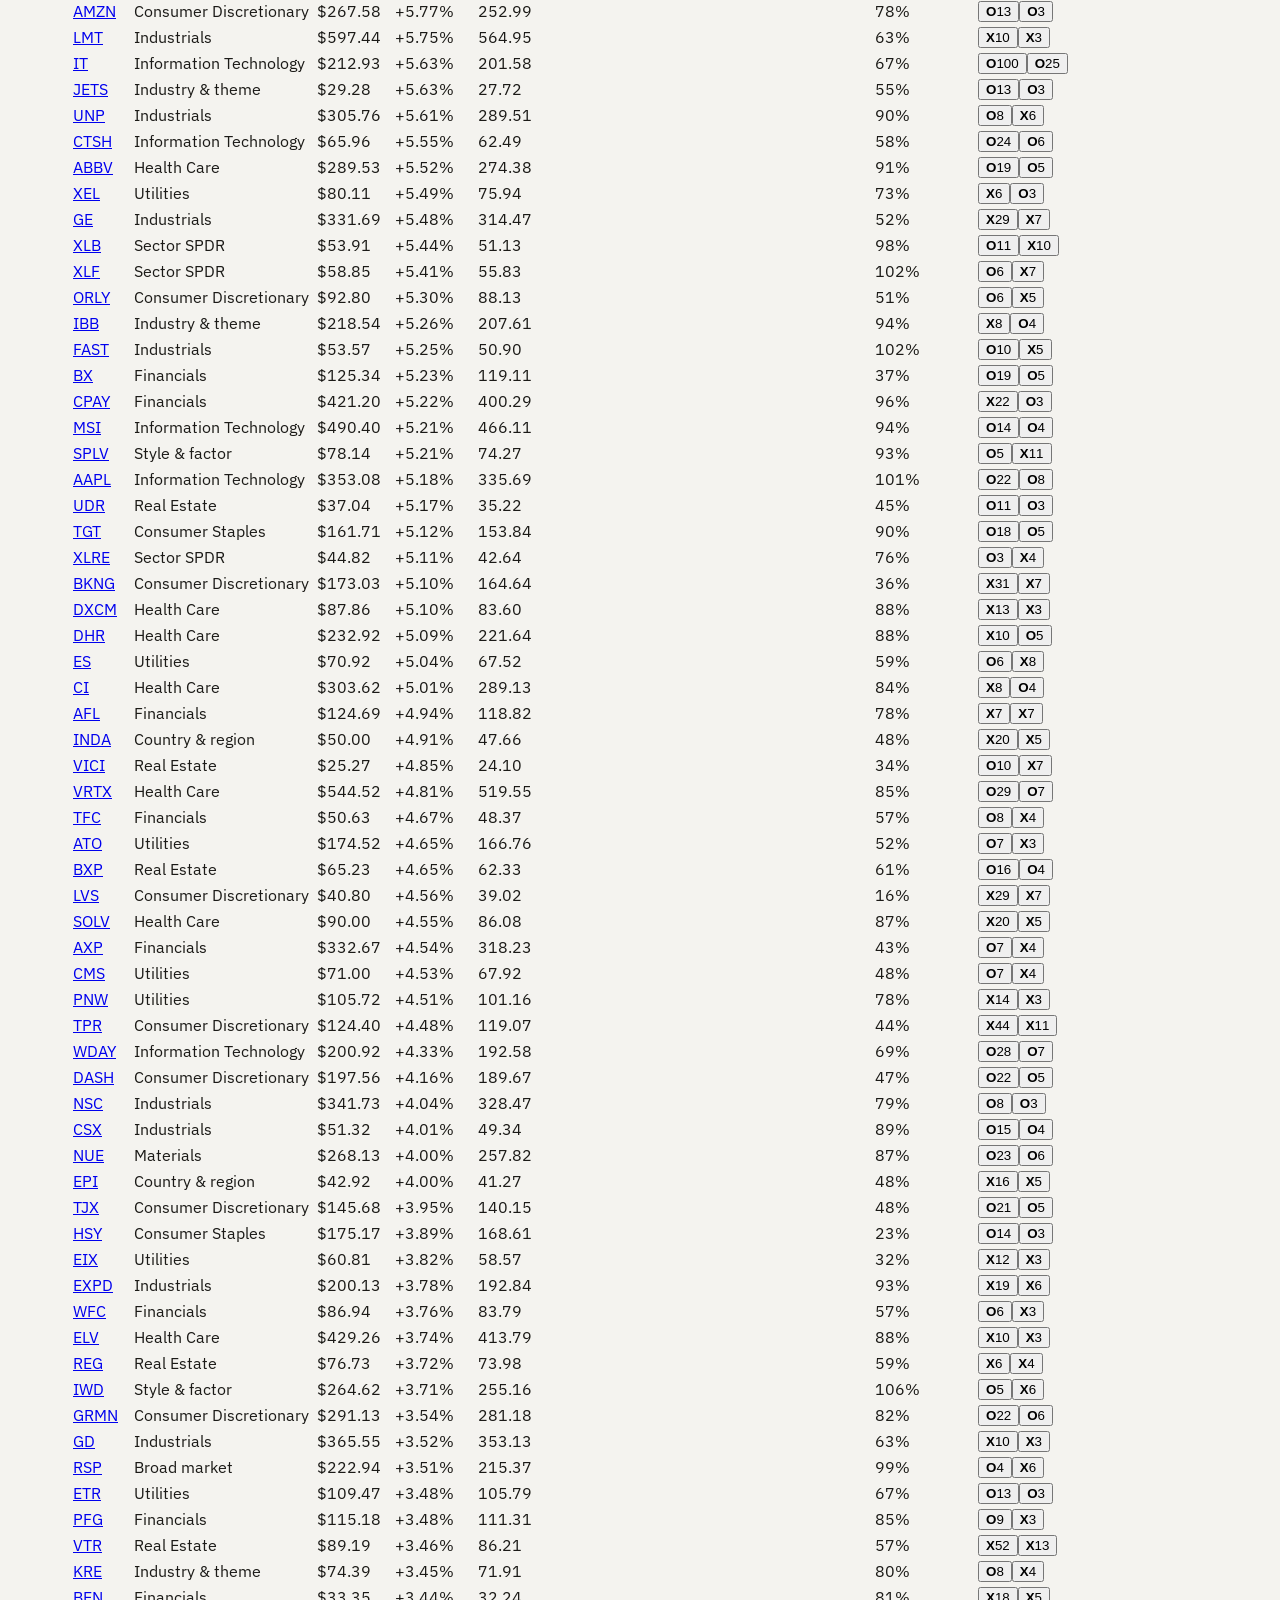
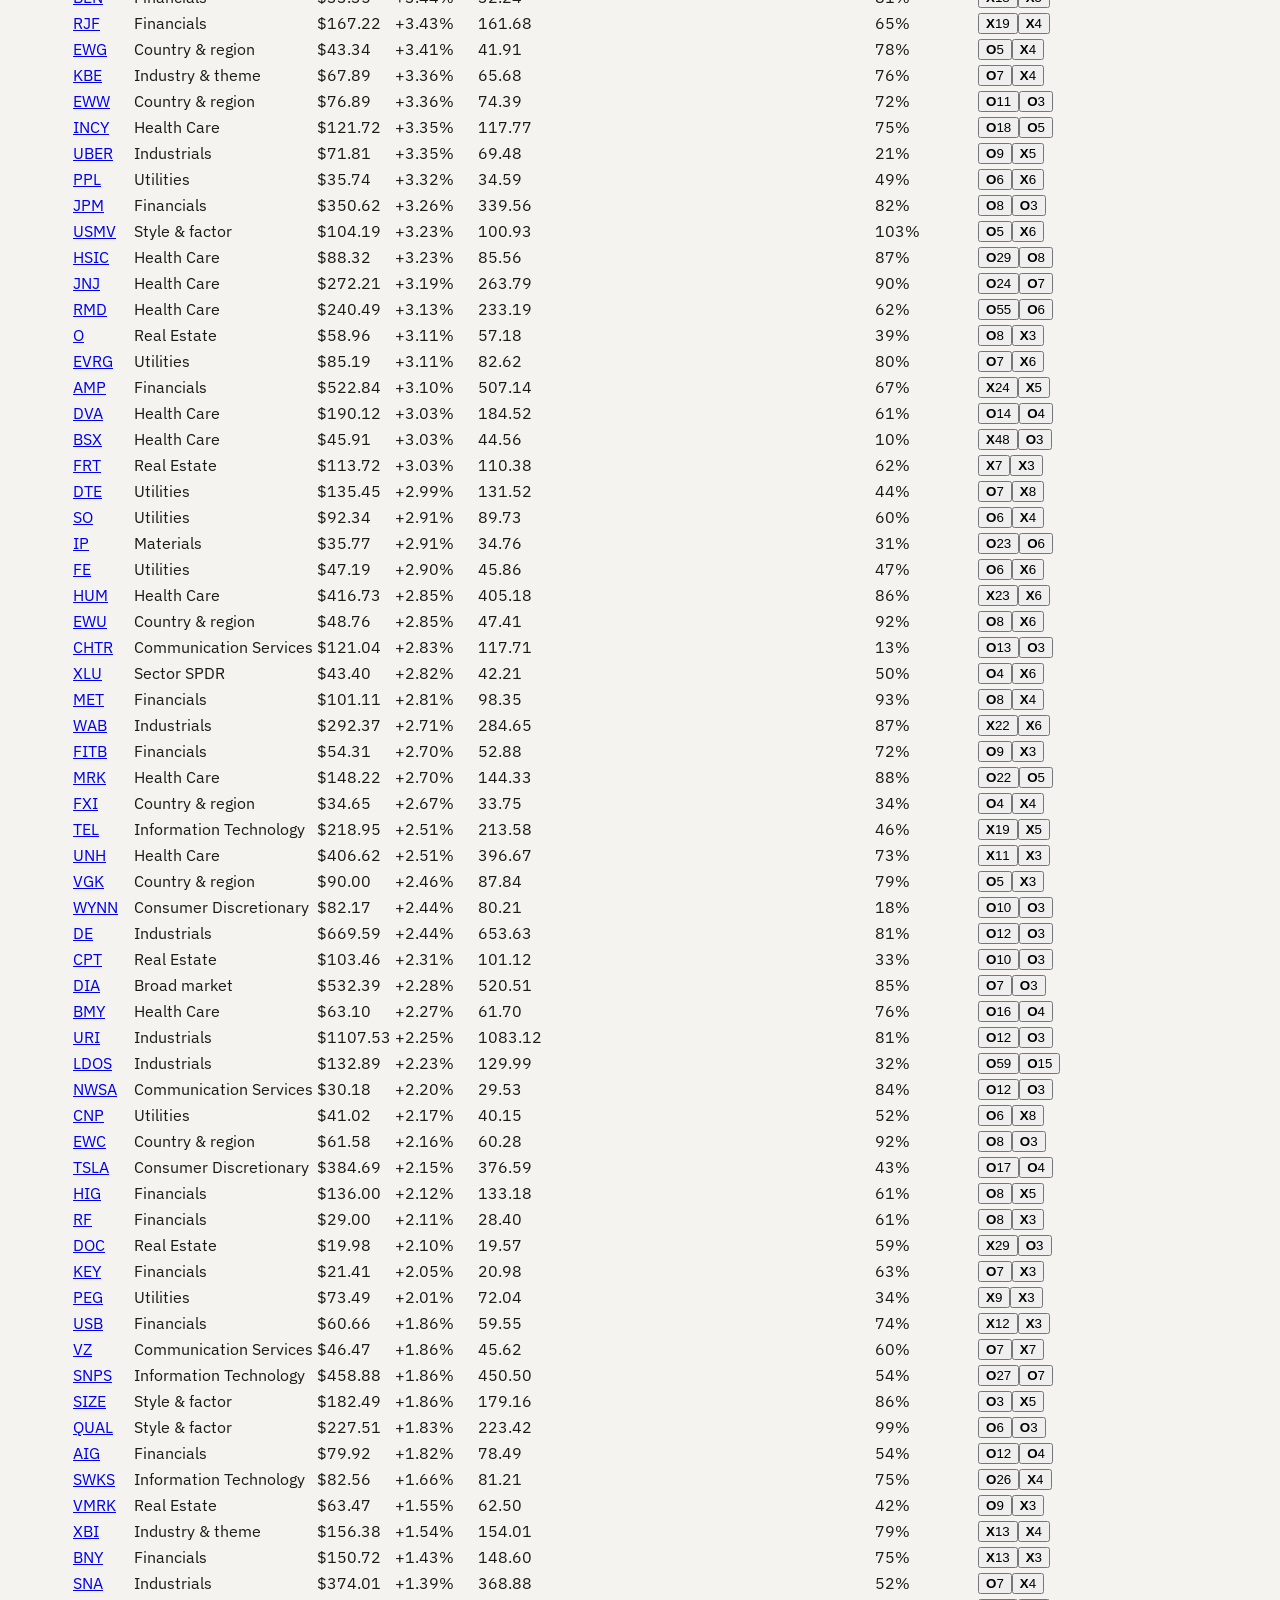
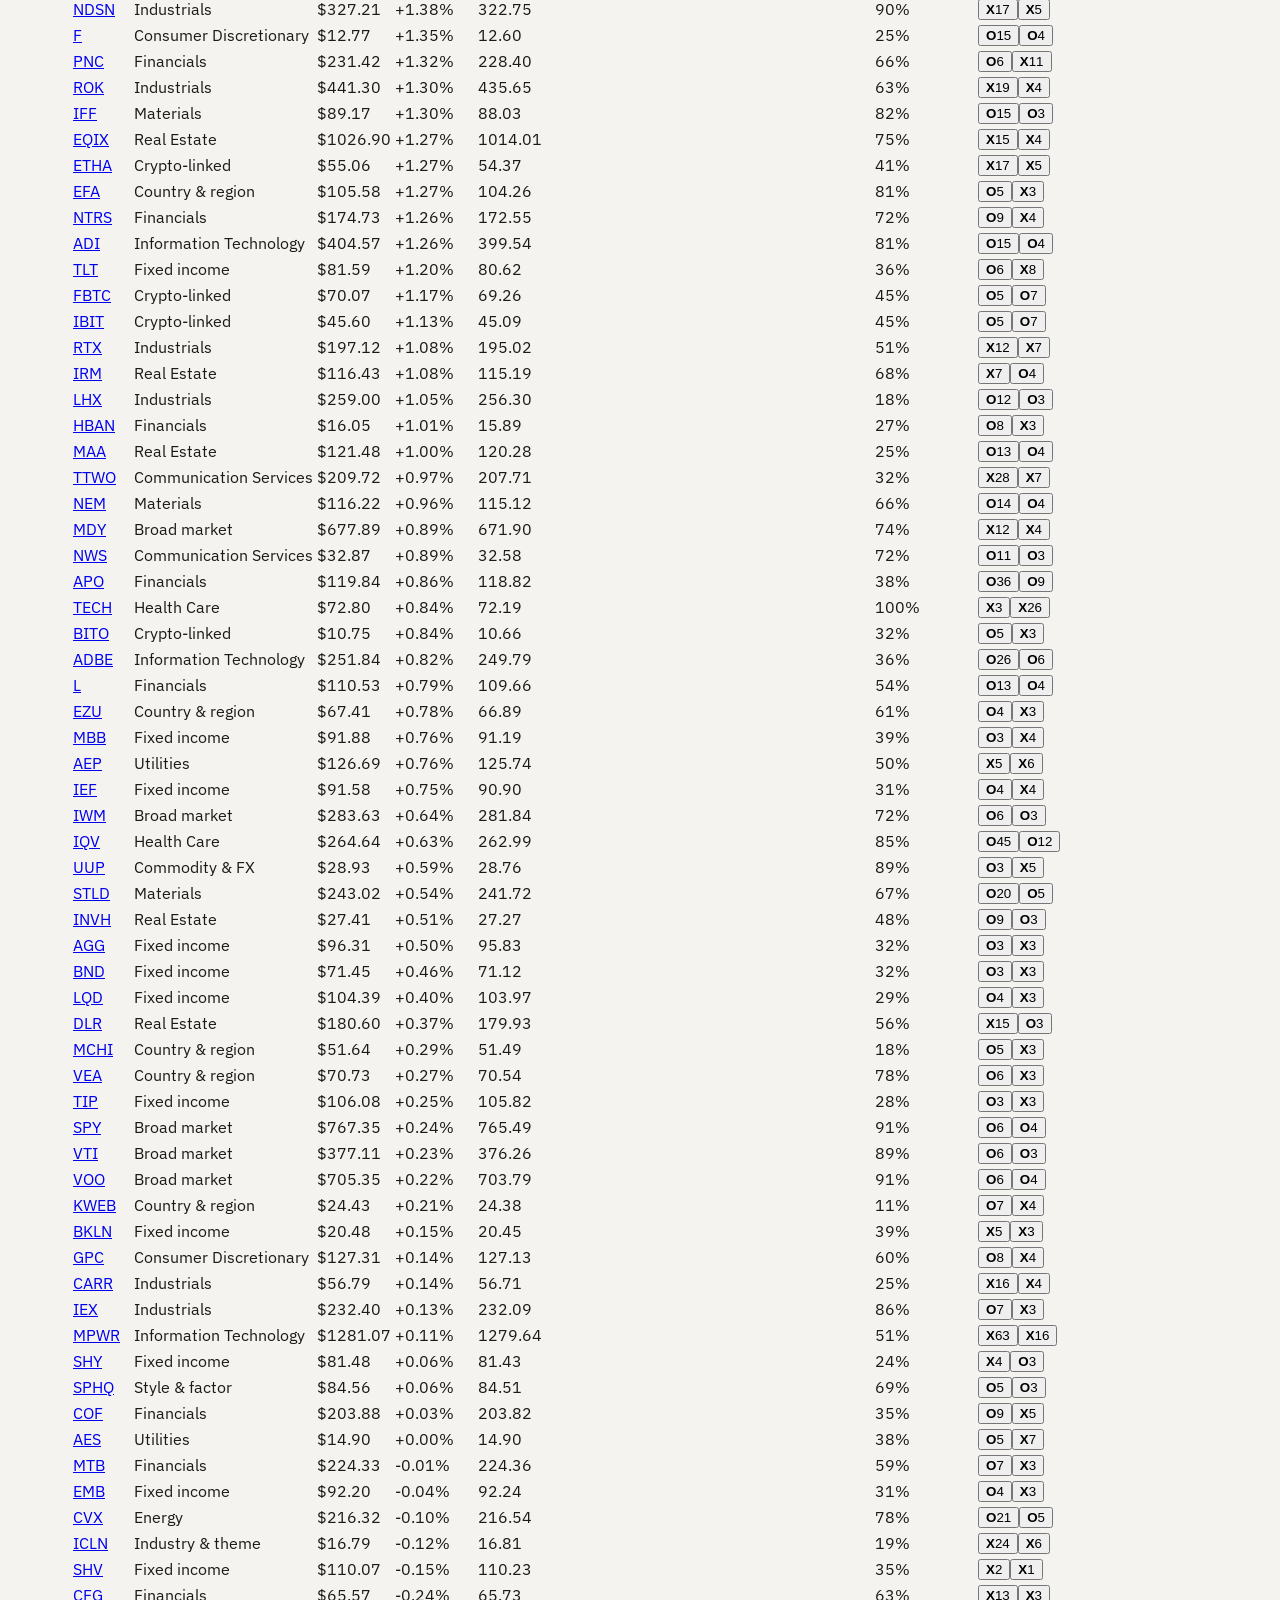
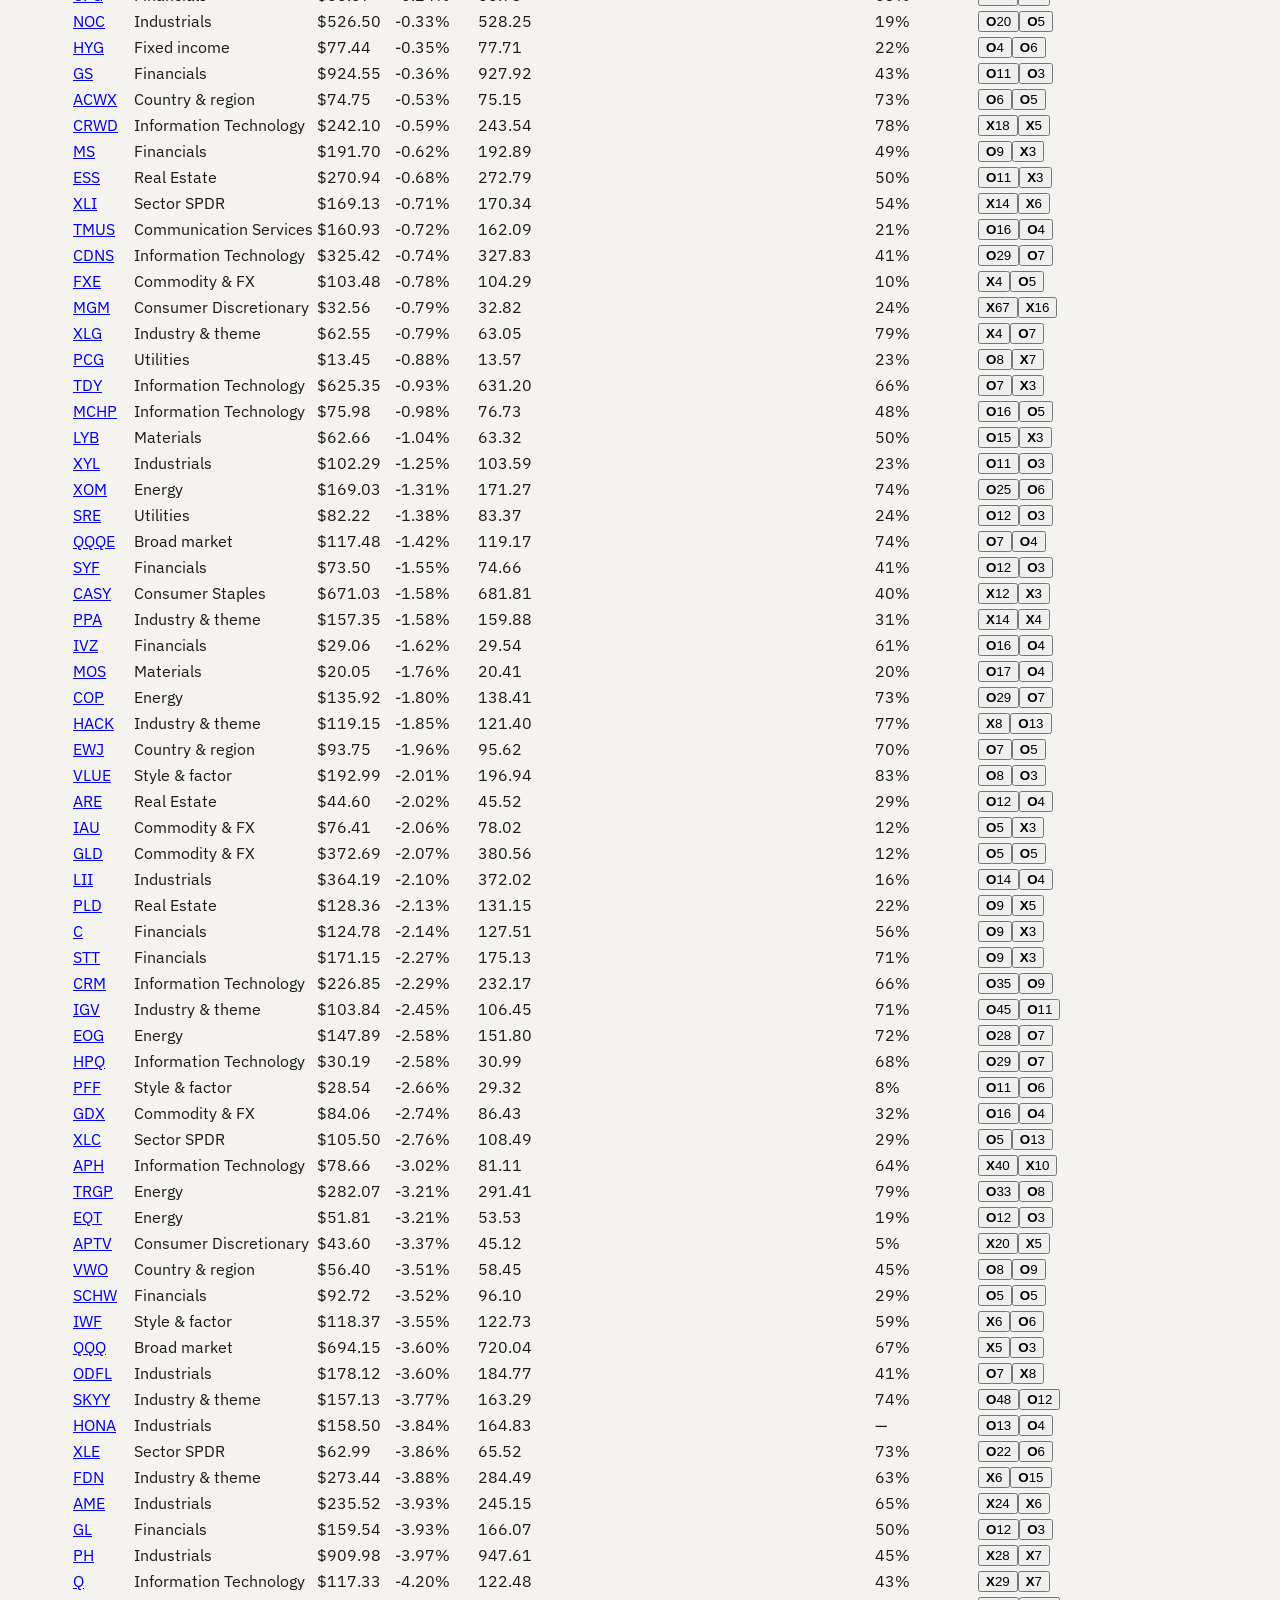
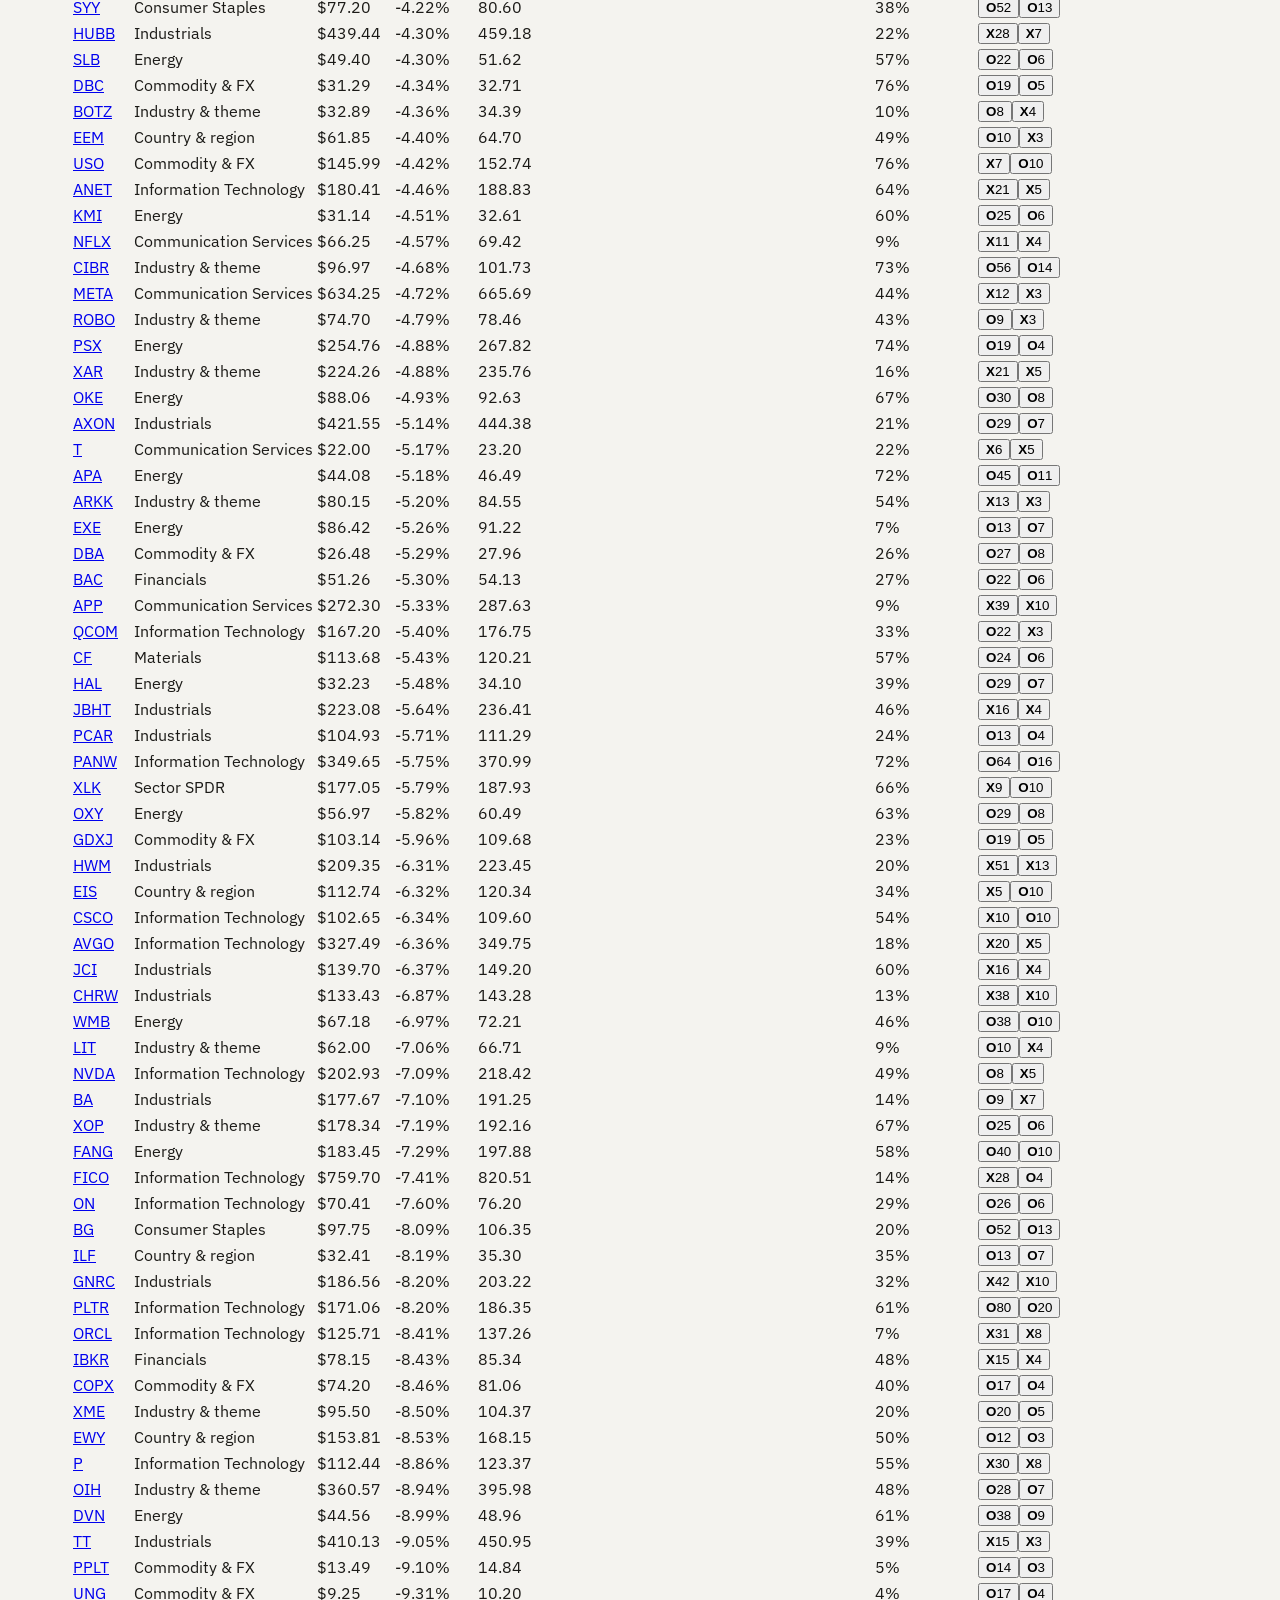
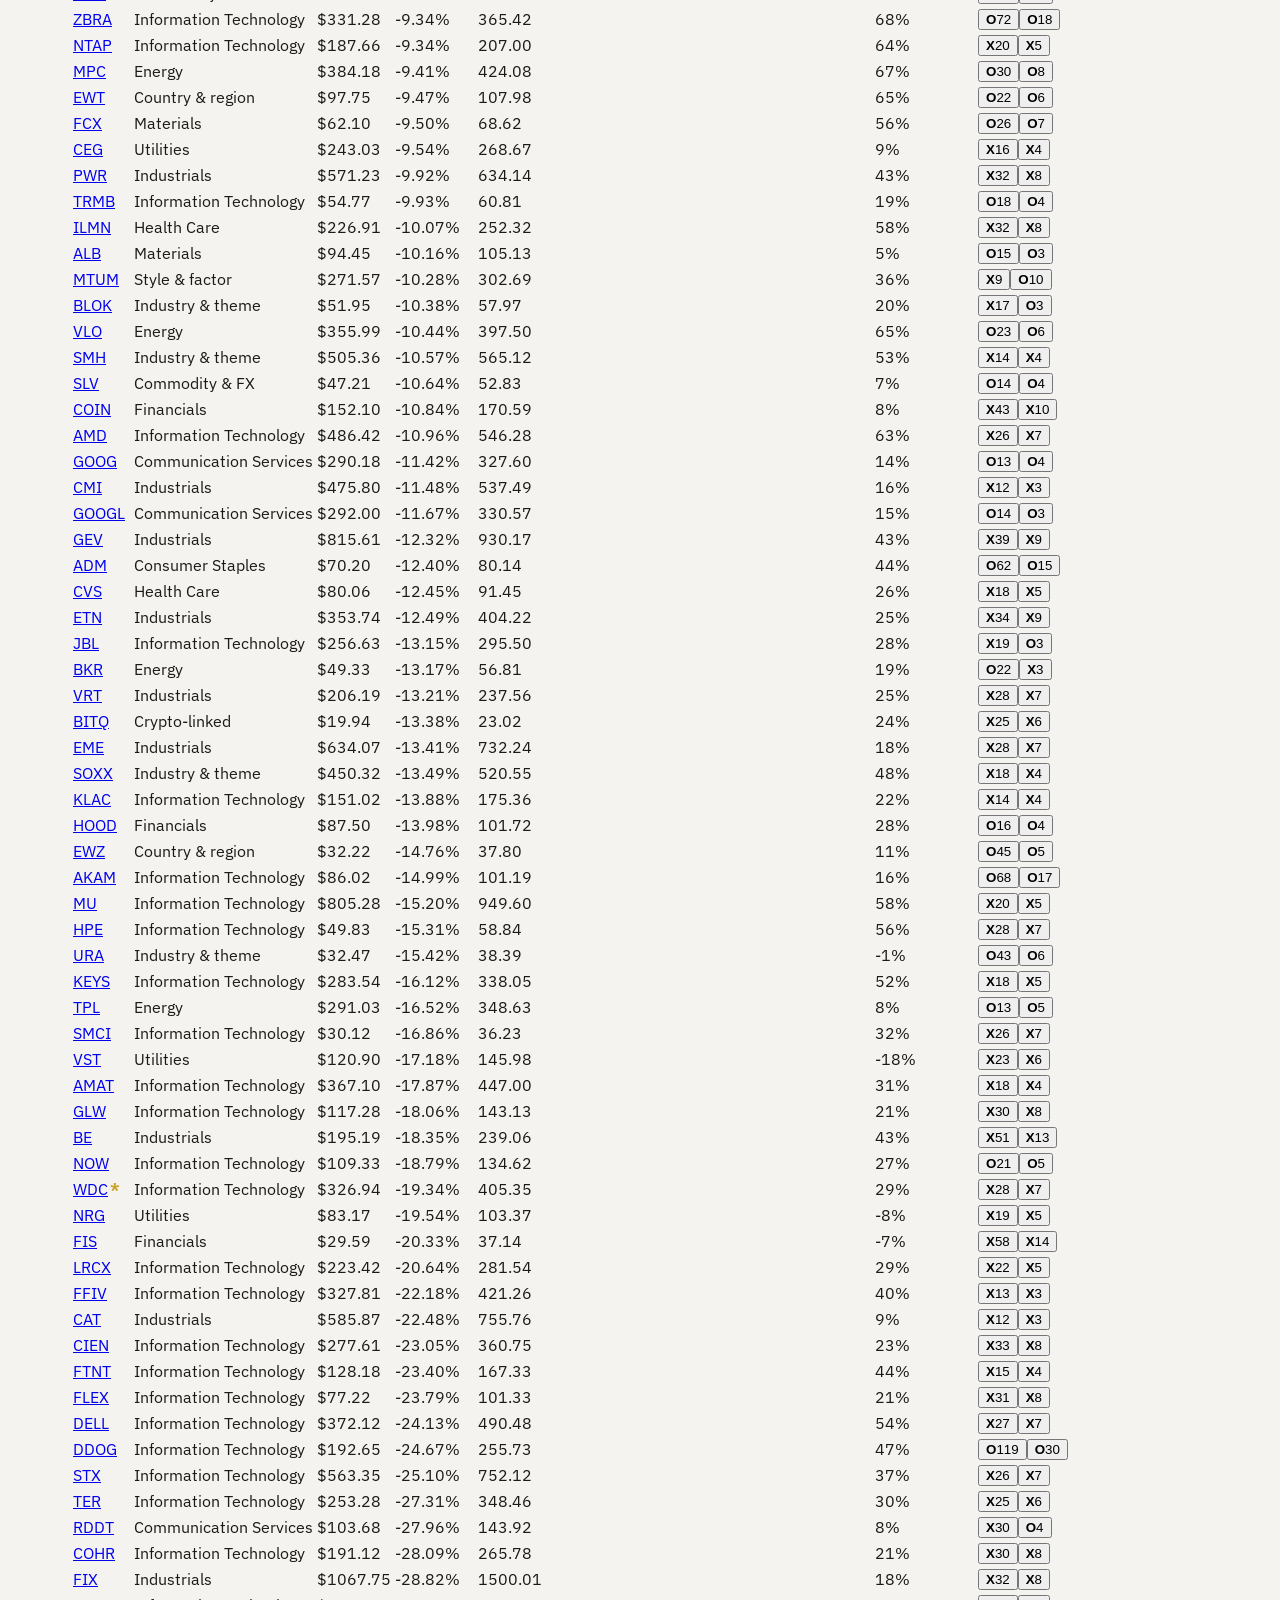
==== commit cc9ce17a: "Eight index cards, four of them openable; drop the duplicated S&P 500 row Four new cards: S&P 100, R" ====
--- a/ema.html
+++ b/ema.html
@@ -6,7 +6,7 @@
 <title>US 44 EMA Board</title>
 <link rel="preconnect" href="https://fonts.gstatic.com" crossorigin>
 <link rel="stylesheet" href="https://fonts.googleapis.com/css2?family=IBM+Plex+Sans+Condensed:wght@500;600;700&family=IBM+Plex+Sans:wght@400;500;600&family=IBM+Plex+Mono:wght@400;500;600;700&display=swap">
-<link rel="stylesheet" href="assets/app.css?v=629f11a23e">
+<link rel="stylesheet" href="assets/app.css?v=b508f4b9b6">
 <link rel="stylesheet" href="assets/ema.css?v=20261005a">
 </head>
 <body>
@@ -119,7 +119,7 @@
   </div>
 </div>
 
-<script src="assets/app.js?v=629f11a23e"></script>
+<script src="assets/app.js?v=b508f4b9b6"></script>
 <script>
 const EMA_SPANS = [9,14,25,44,50,100,200];
 let LV=null, SPOT={}, PNF=null, ROWS=[];
--- a/assets/app.css
+++ b/assets/app.css
@@ -102,10 +102,46 @@
      the extended-hours print), and at the old 2-up width they pushed the whole
      sector strip below the fold. Narrower cards fit the added rows AND get the
      board back on one screen. */
+  /* Eight cards, two rows of four. Four across is the useful unit: it keeps
+     the narrow indices on one line and the broad ones on the next, which is
+     the order they are built in. */
   .indices-row{
     display:grid; grid-template-columns:repeat(4, 1fr); gap:10px;
     margin-bottom:16px;
   }
+  /* A drillable card is a <button>, so its browser chrome has to be undone
+     before it can look like the others. */
+  button.index-card{
+    font:inherit; color:inherit; text-align:left; width:100%;
+    appearance:none; cursor:pointer;
+  }
+  .index-card.drillable:hover{ border-color:var(--info); }
+  .index-card.drillable:focus-visible{ outline:2px solid var(--info); outline-offset:2px; }
+  .idx-count{
+    font-family:"IBM Plex Mono",monospace; font-size:9.5px; opacity:0.55;
+    margin-left:6px; white-space:nowrap;
+  }
+  .idx-drill{
+    display:block; margin-top:5px; font-size:9.5px; letter-spacing:0.04em;
+    text-transform:uppercase; color:var(--info); opacity:0.9;
+  }
+  /* Says plainly that there is nothing to open, so a card that does nothing
+     does not read as one that is broken. */
+  .idx-drill.none{ color:var(--text-dim); opacity:0.6; }
+
+  .index-view-bar{
+    display:flex; align-items:center; gap:12px; flex-wrap:wrap;
+    margin-bottom:12px; padding:8px 10px;
+    border:1px solid var(--border); border-left:2px solid var(--info);
+    border-radius:6px; background:var(--panel);
+  }
+  .index-view-bar button{
+    font:inherit; font-size:11px; cursor:pointer; padding:4px 10px;
+    border:1px solid var(--border); border-radius:4px;
+    background:transparent; color:inherit;
+  }
+  .index-view-bar button:hover{ border-color:var(--info); }
+  .ivb-what{ font-size:11.5px; opacity:0.85; }
   @media (max-width:1100px){ .indices-row{ grid-template-columns:1fr 1fr; } }
   @media (max-width:560px){ .indices-row{ grid-template-columns:1fr; } }
   .index-card{
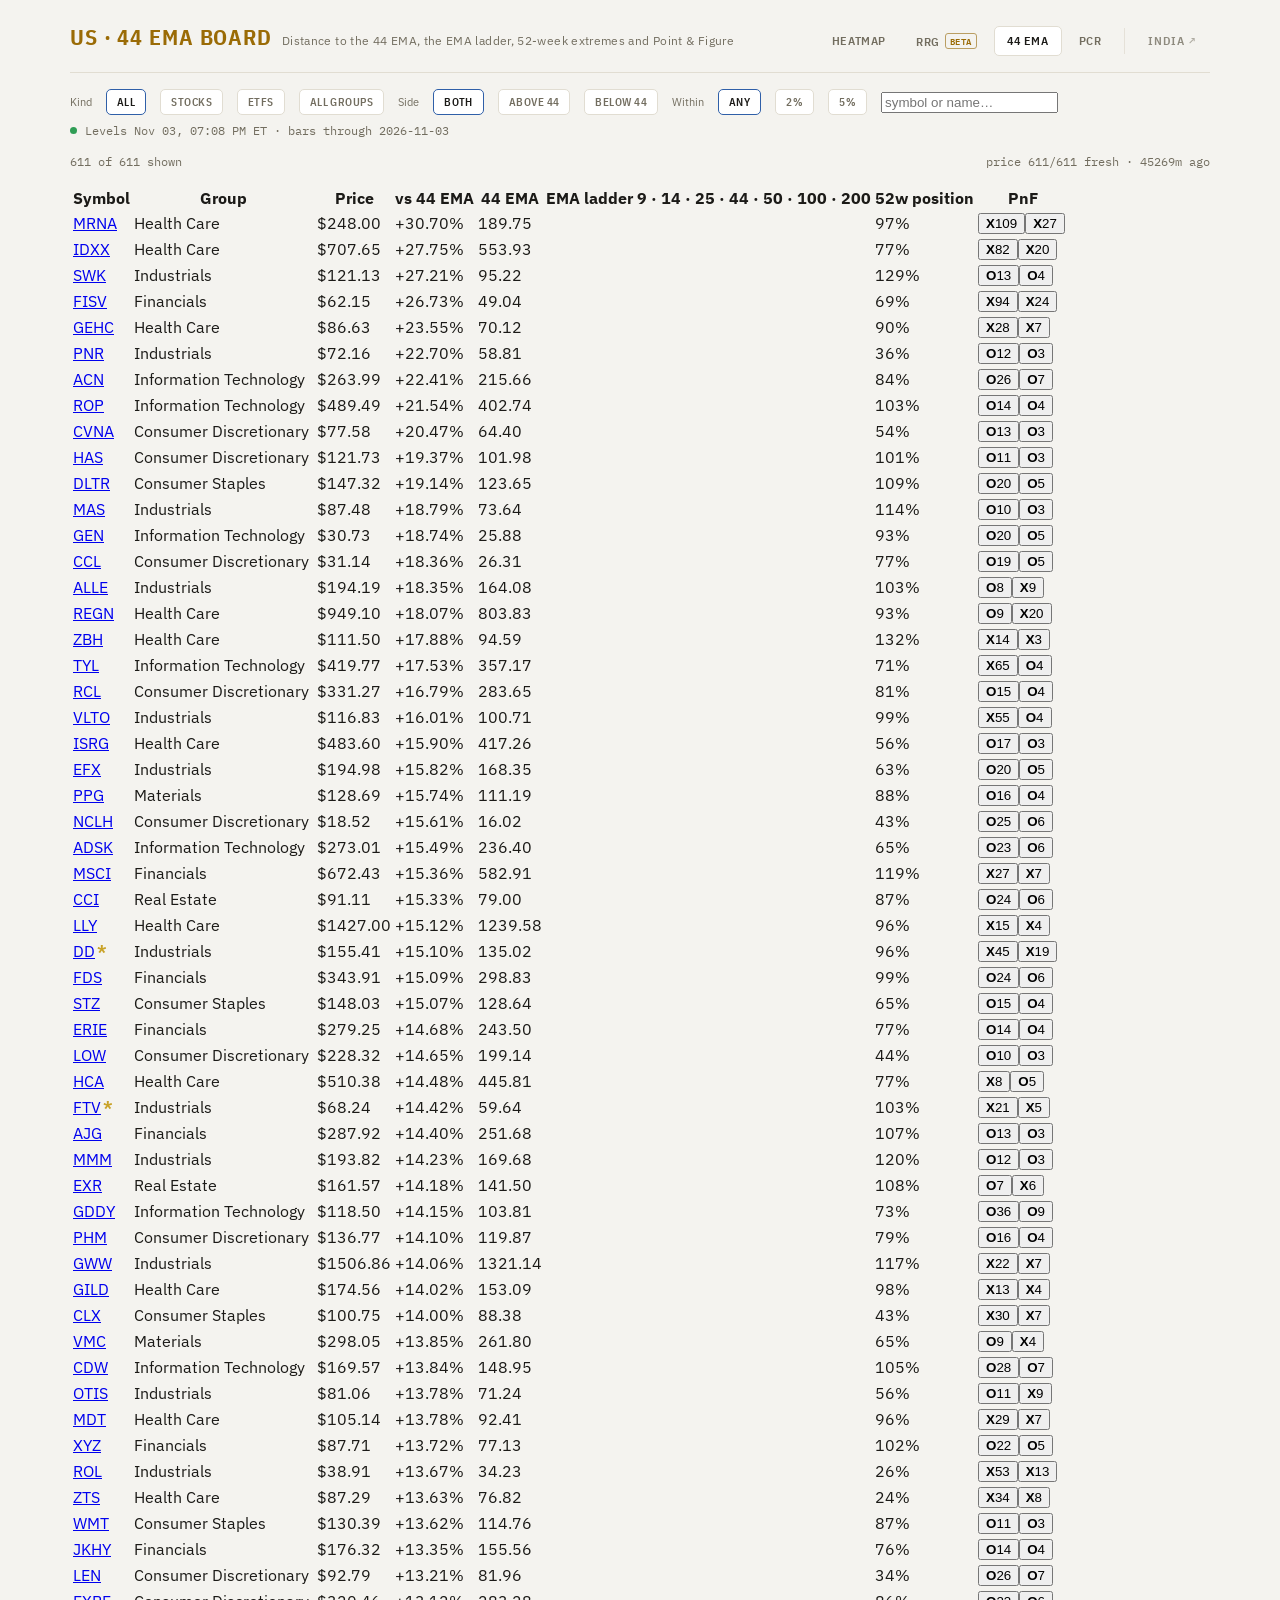
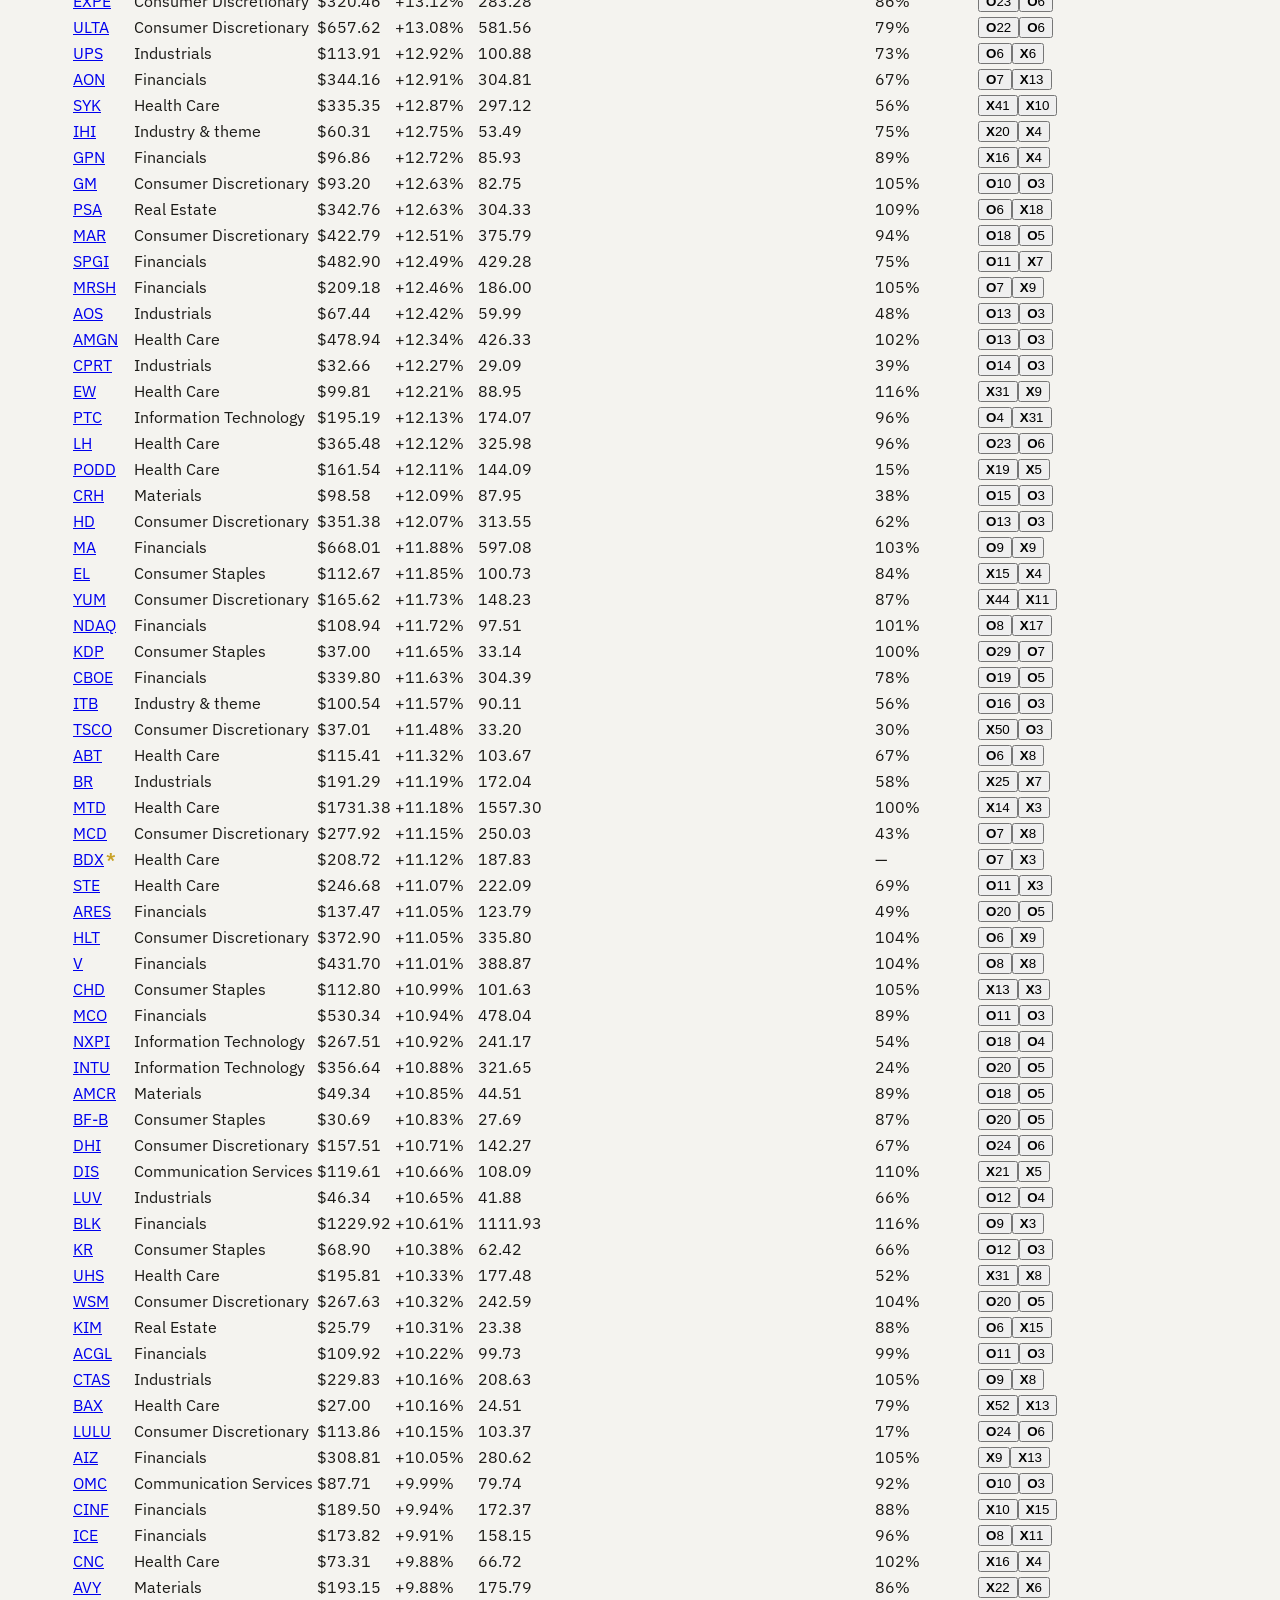
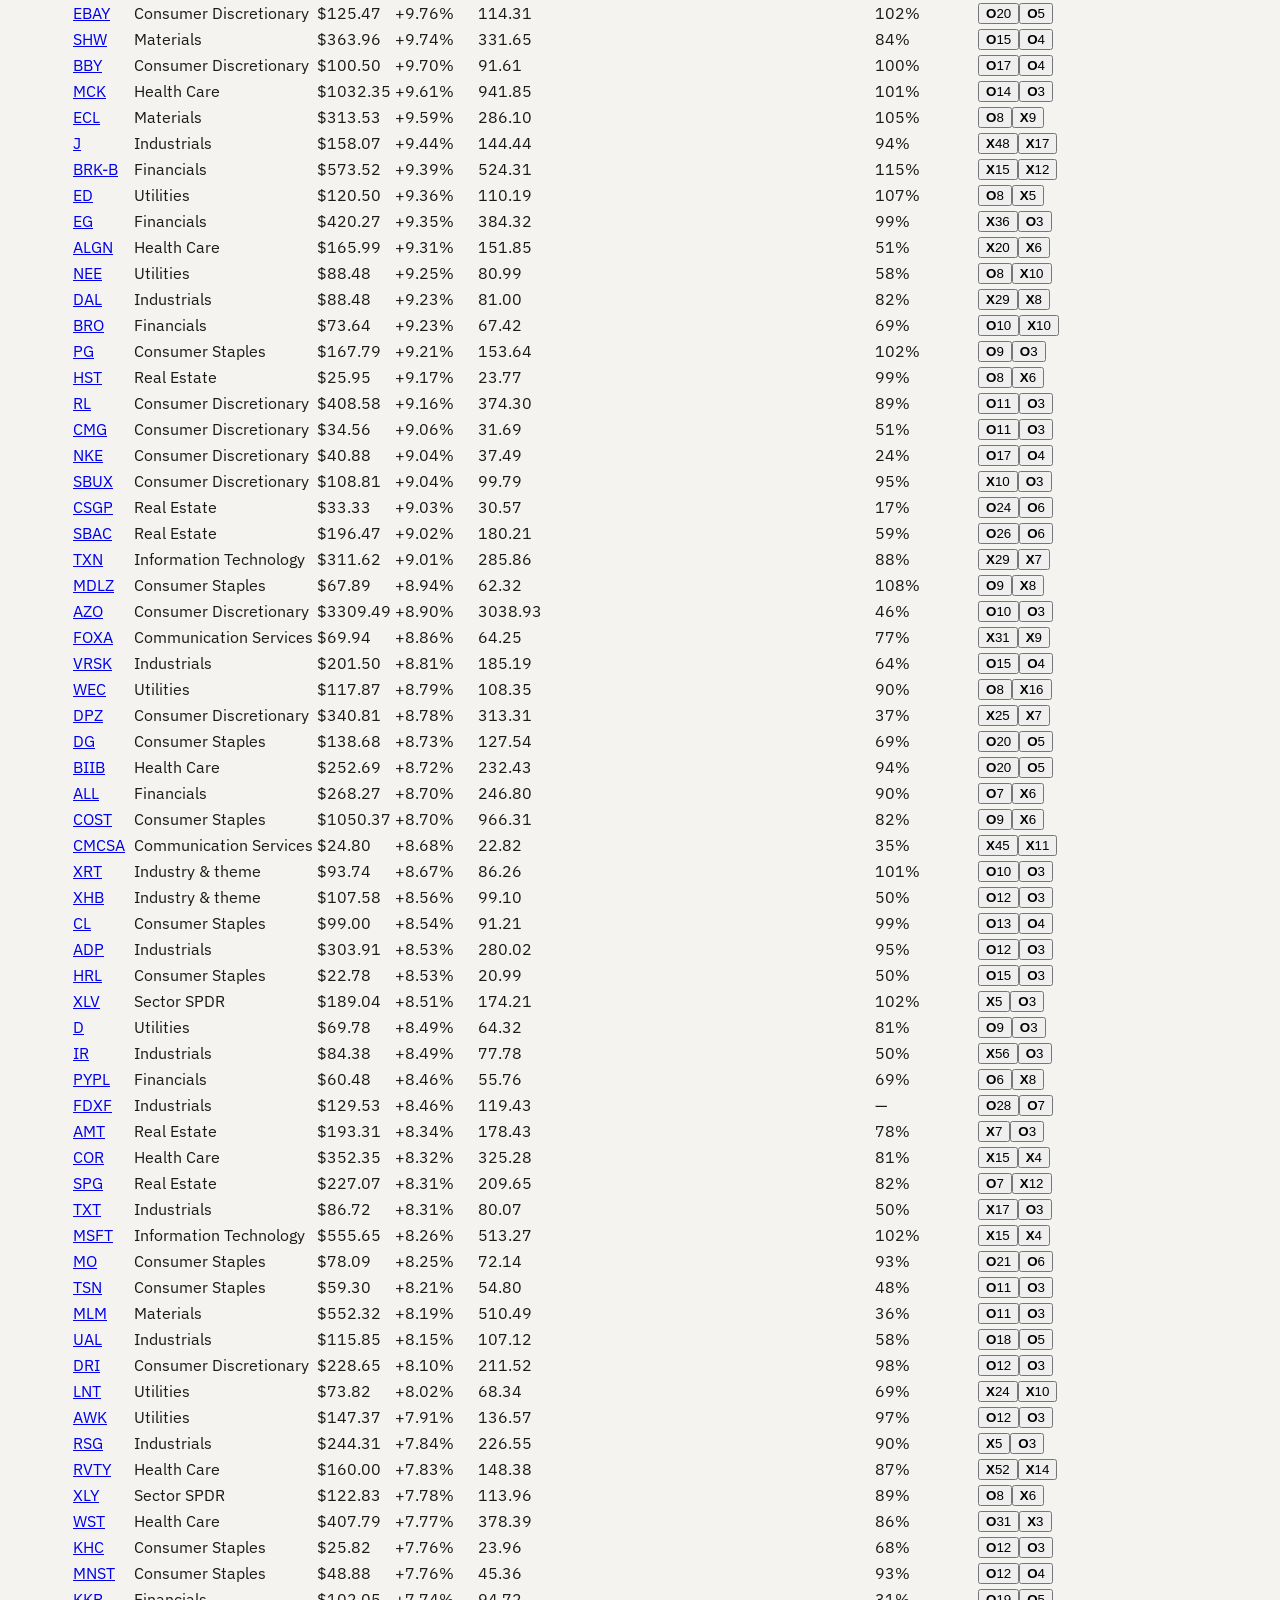
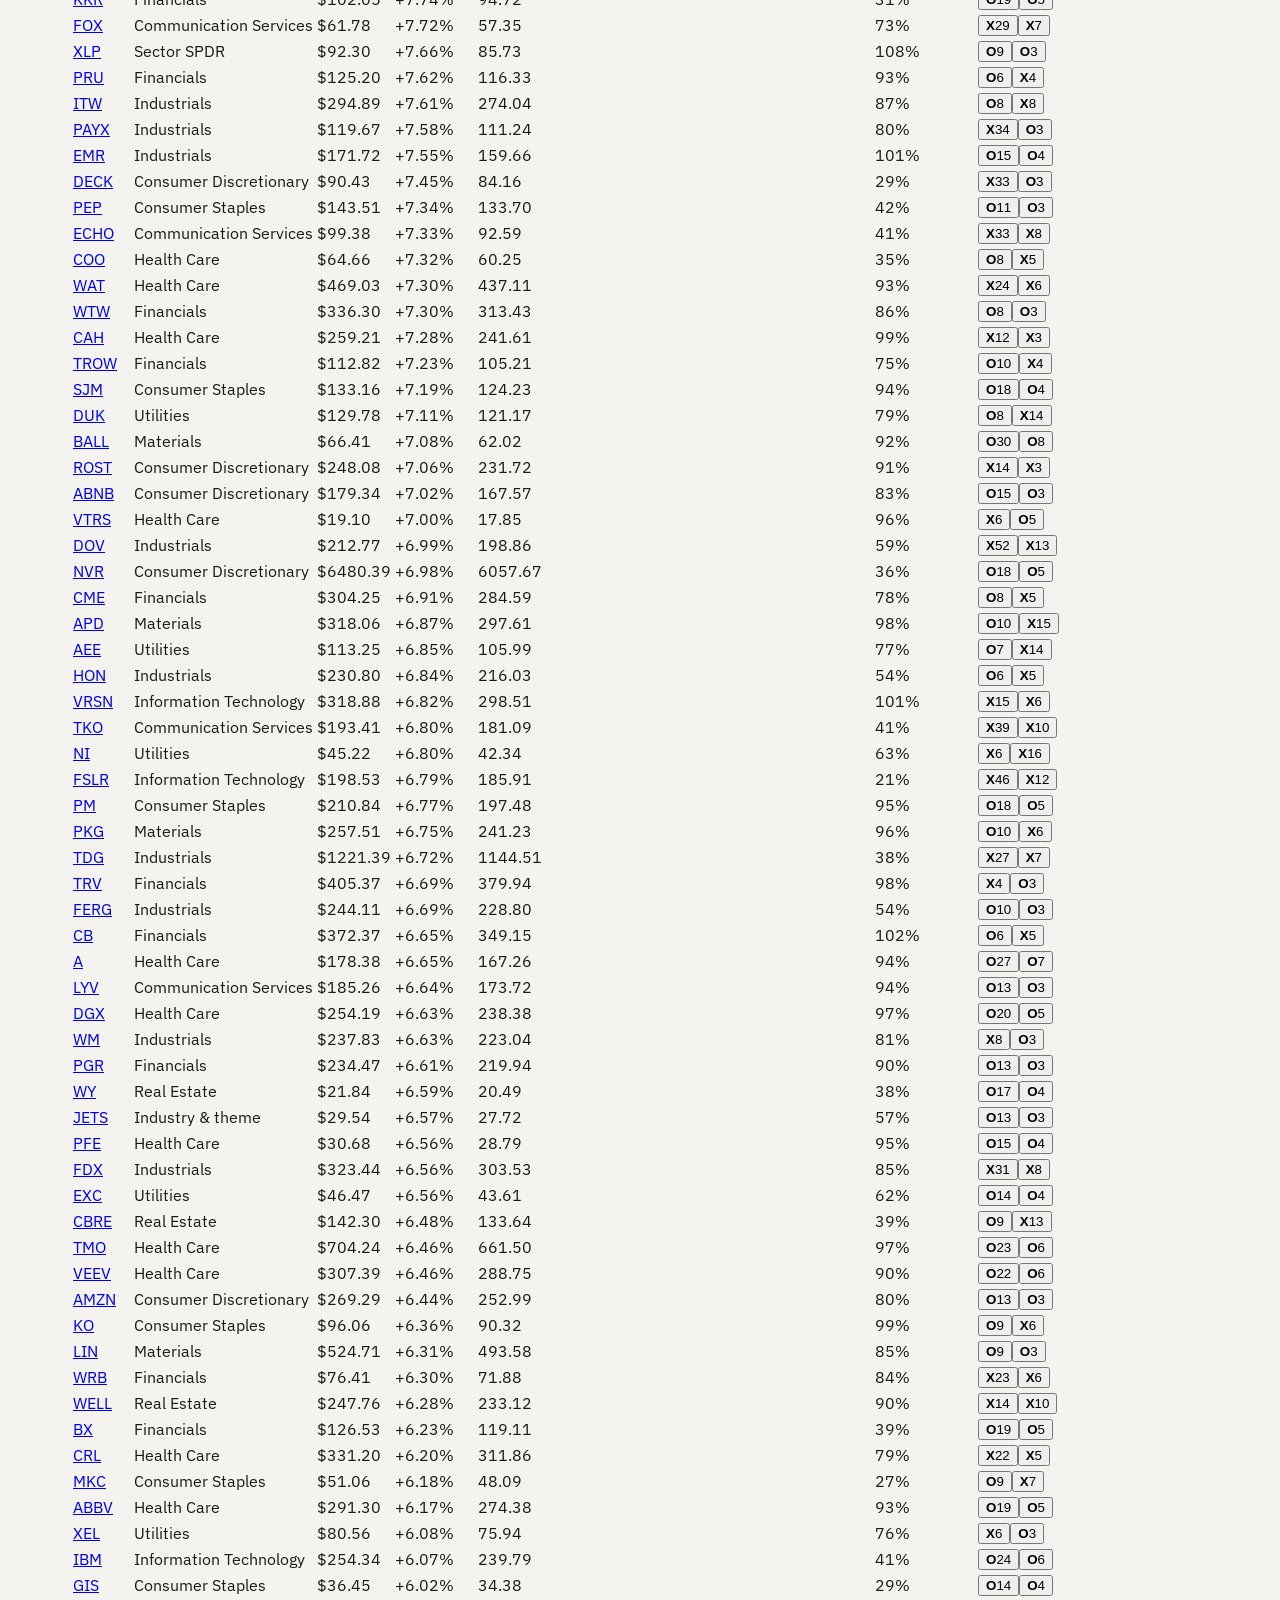
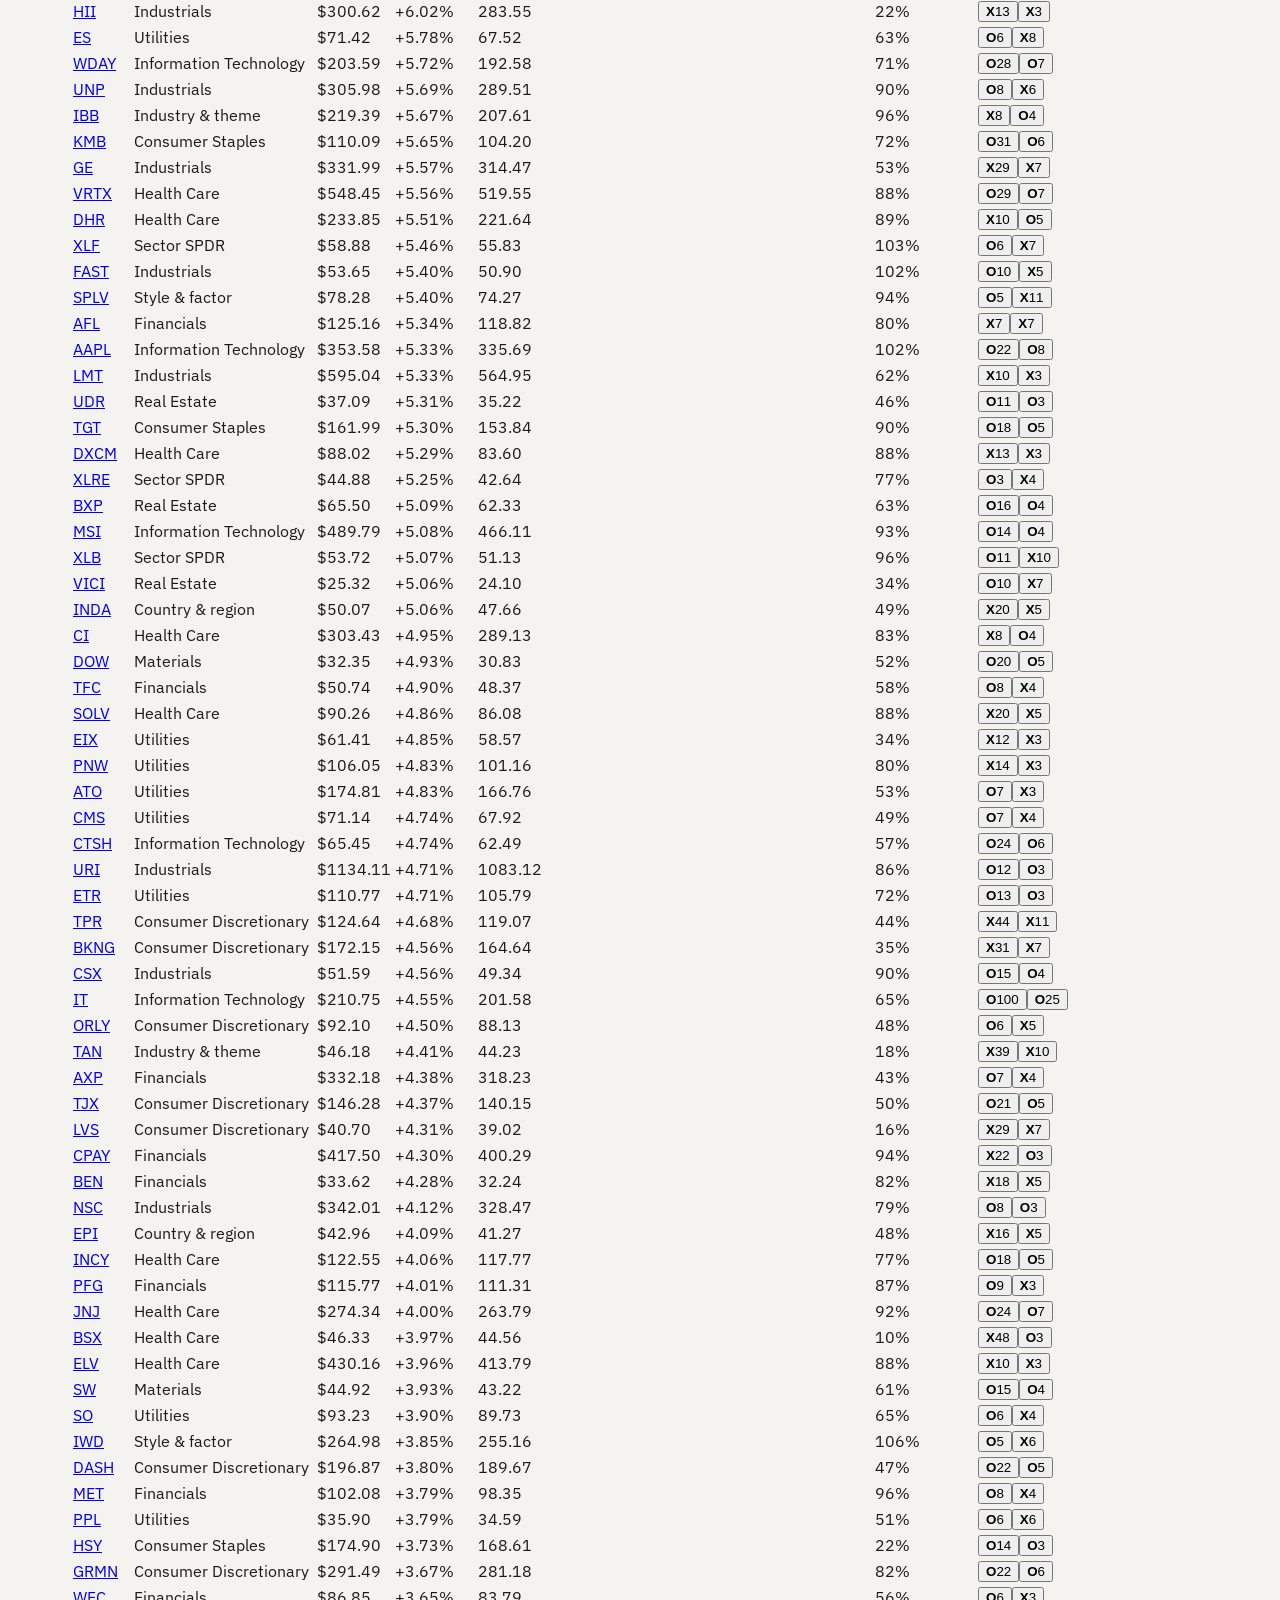
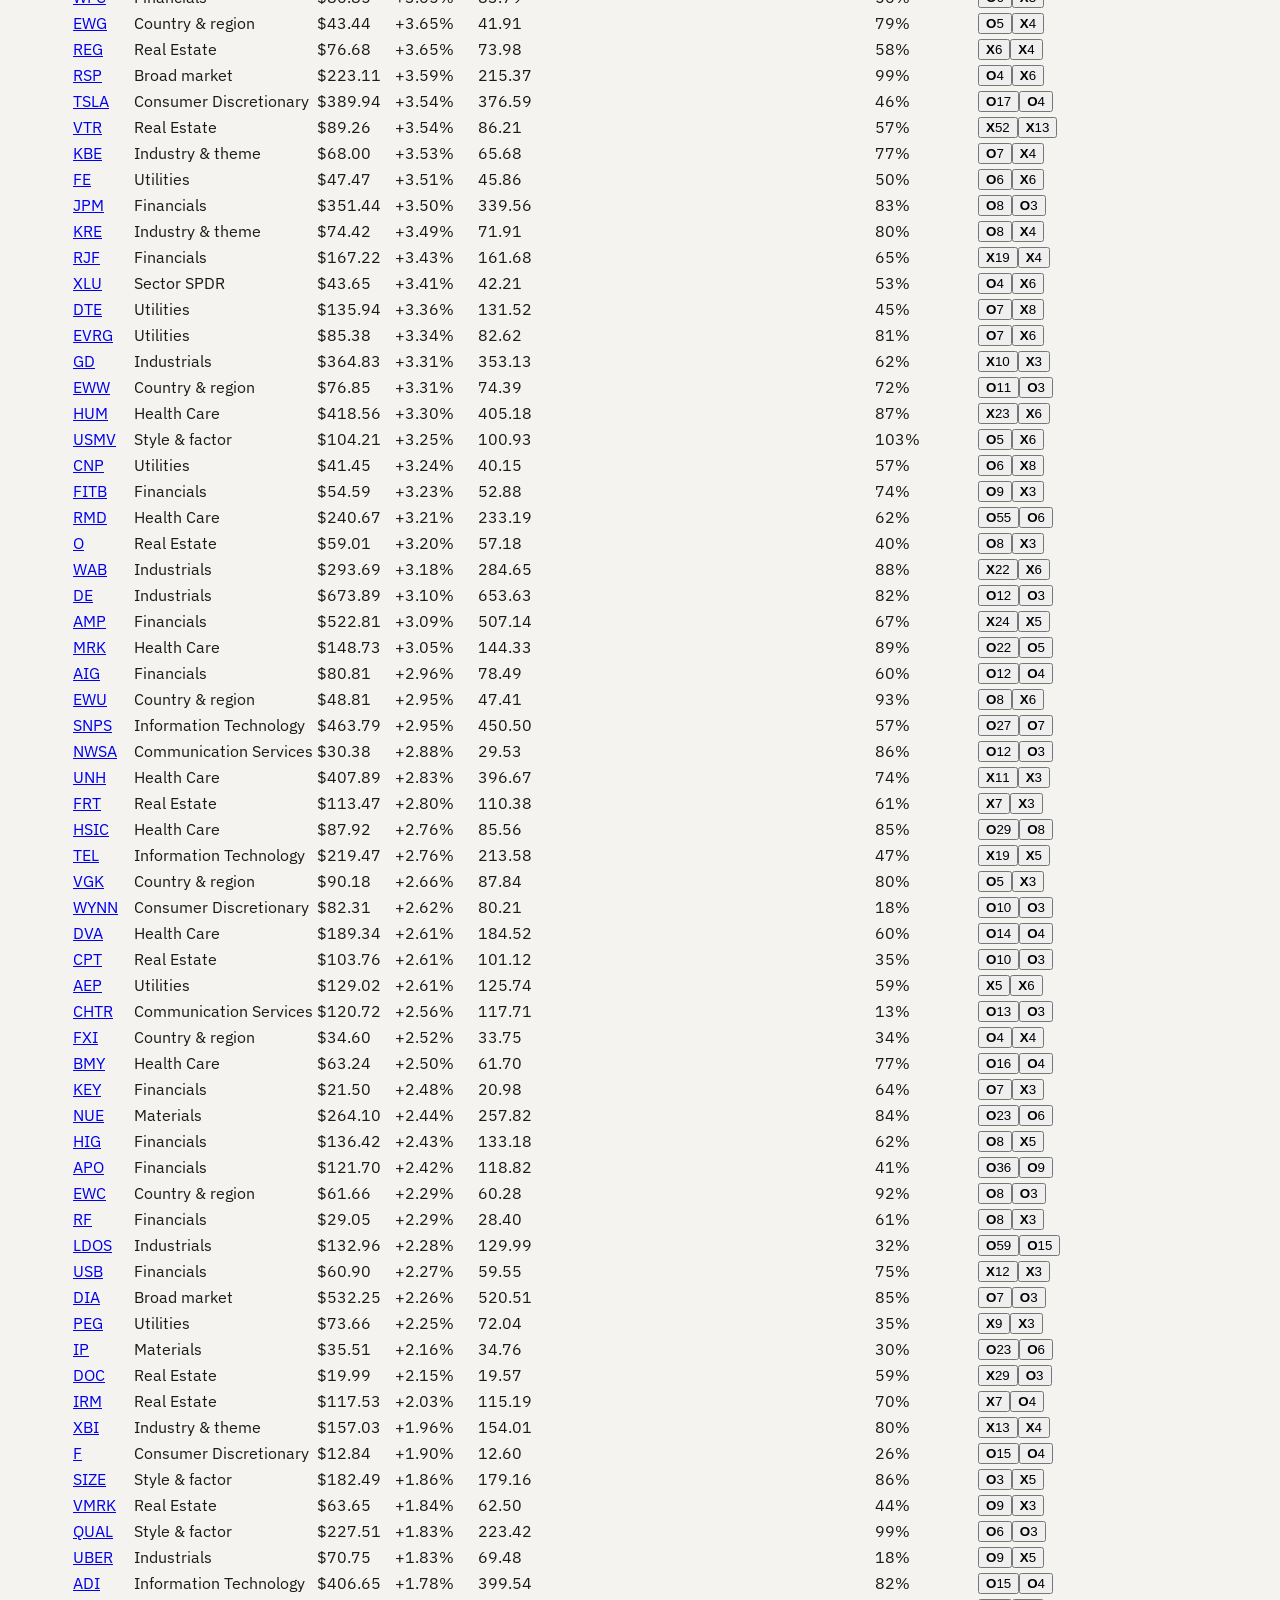
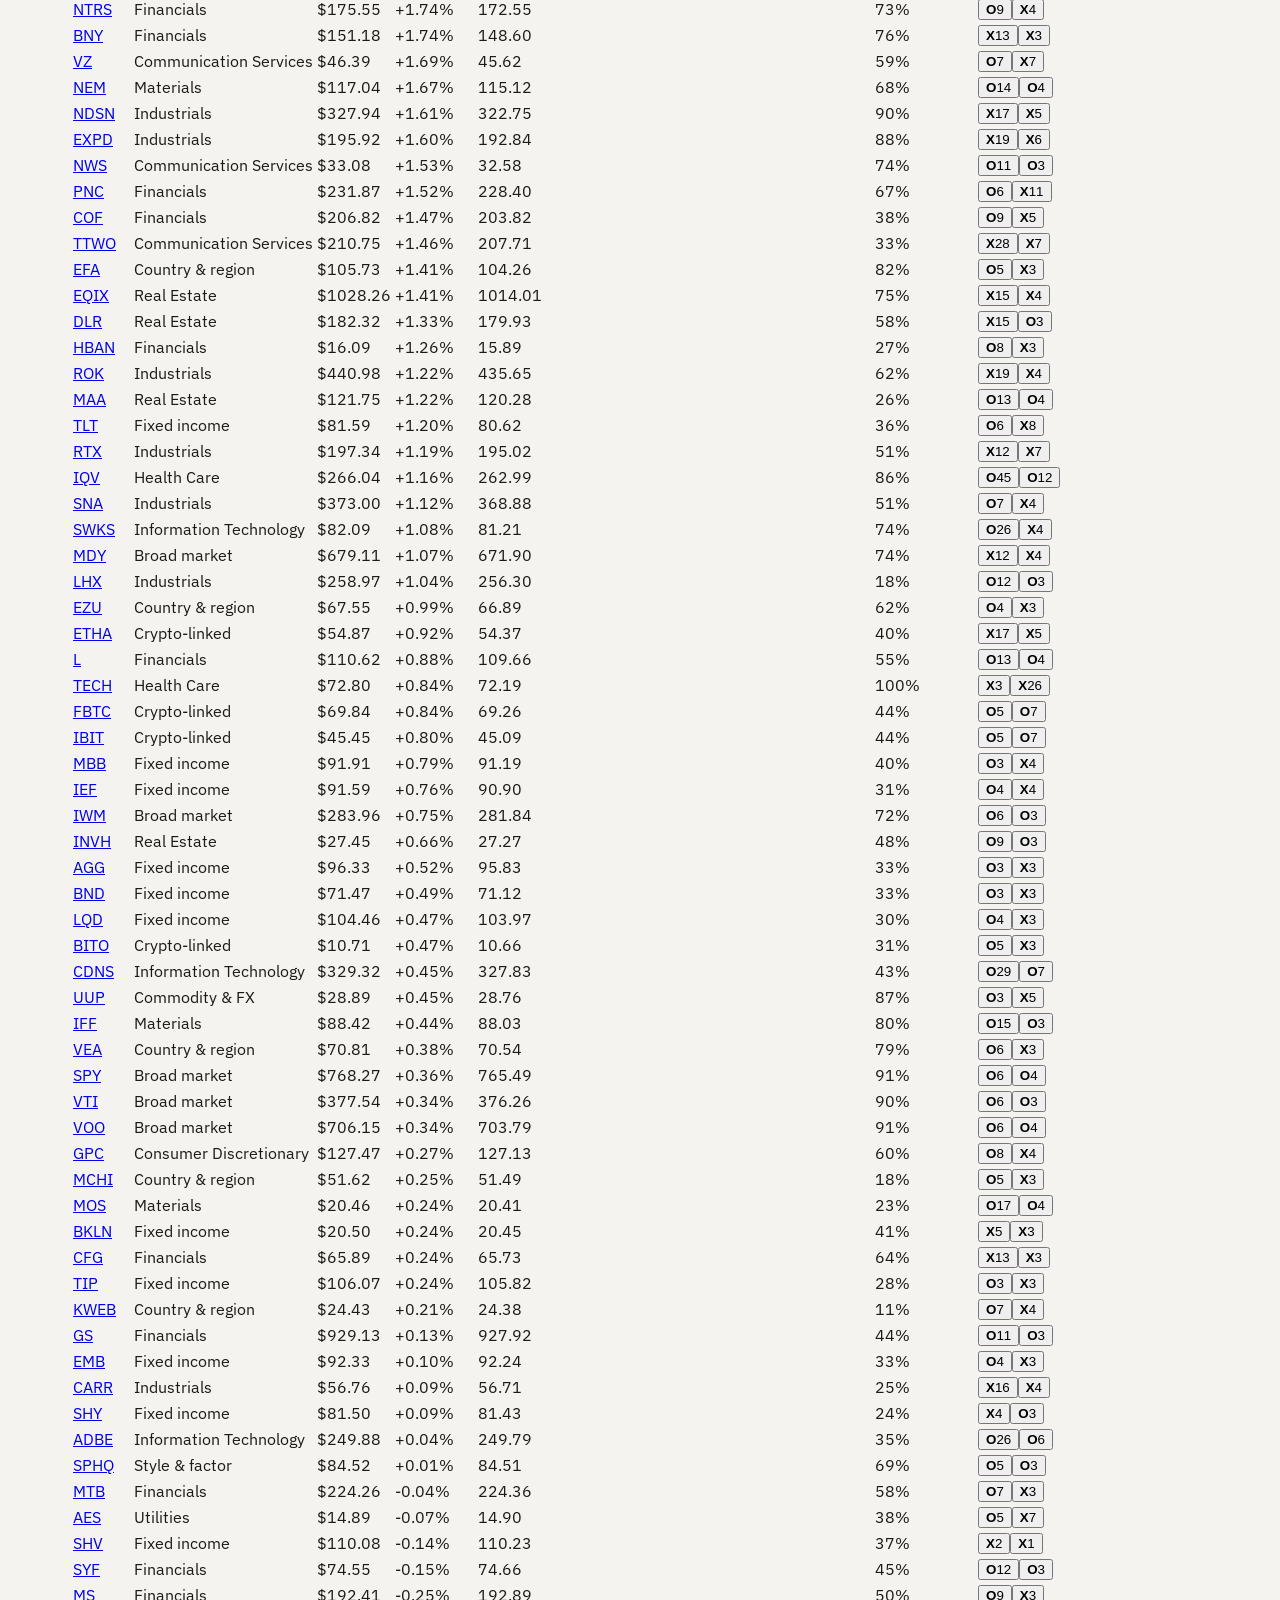
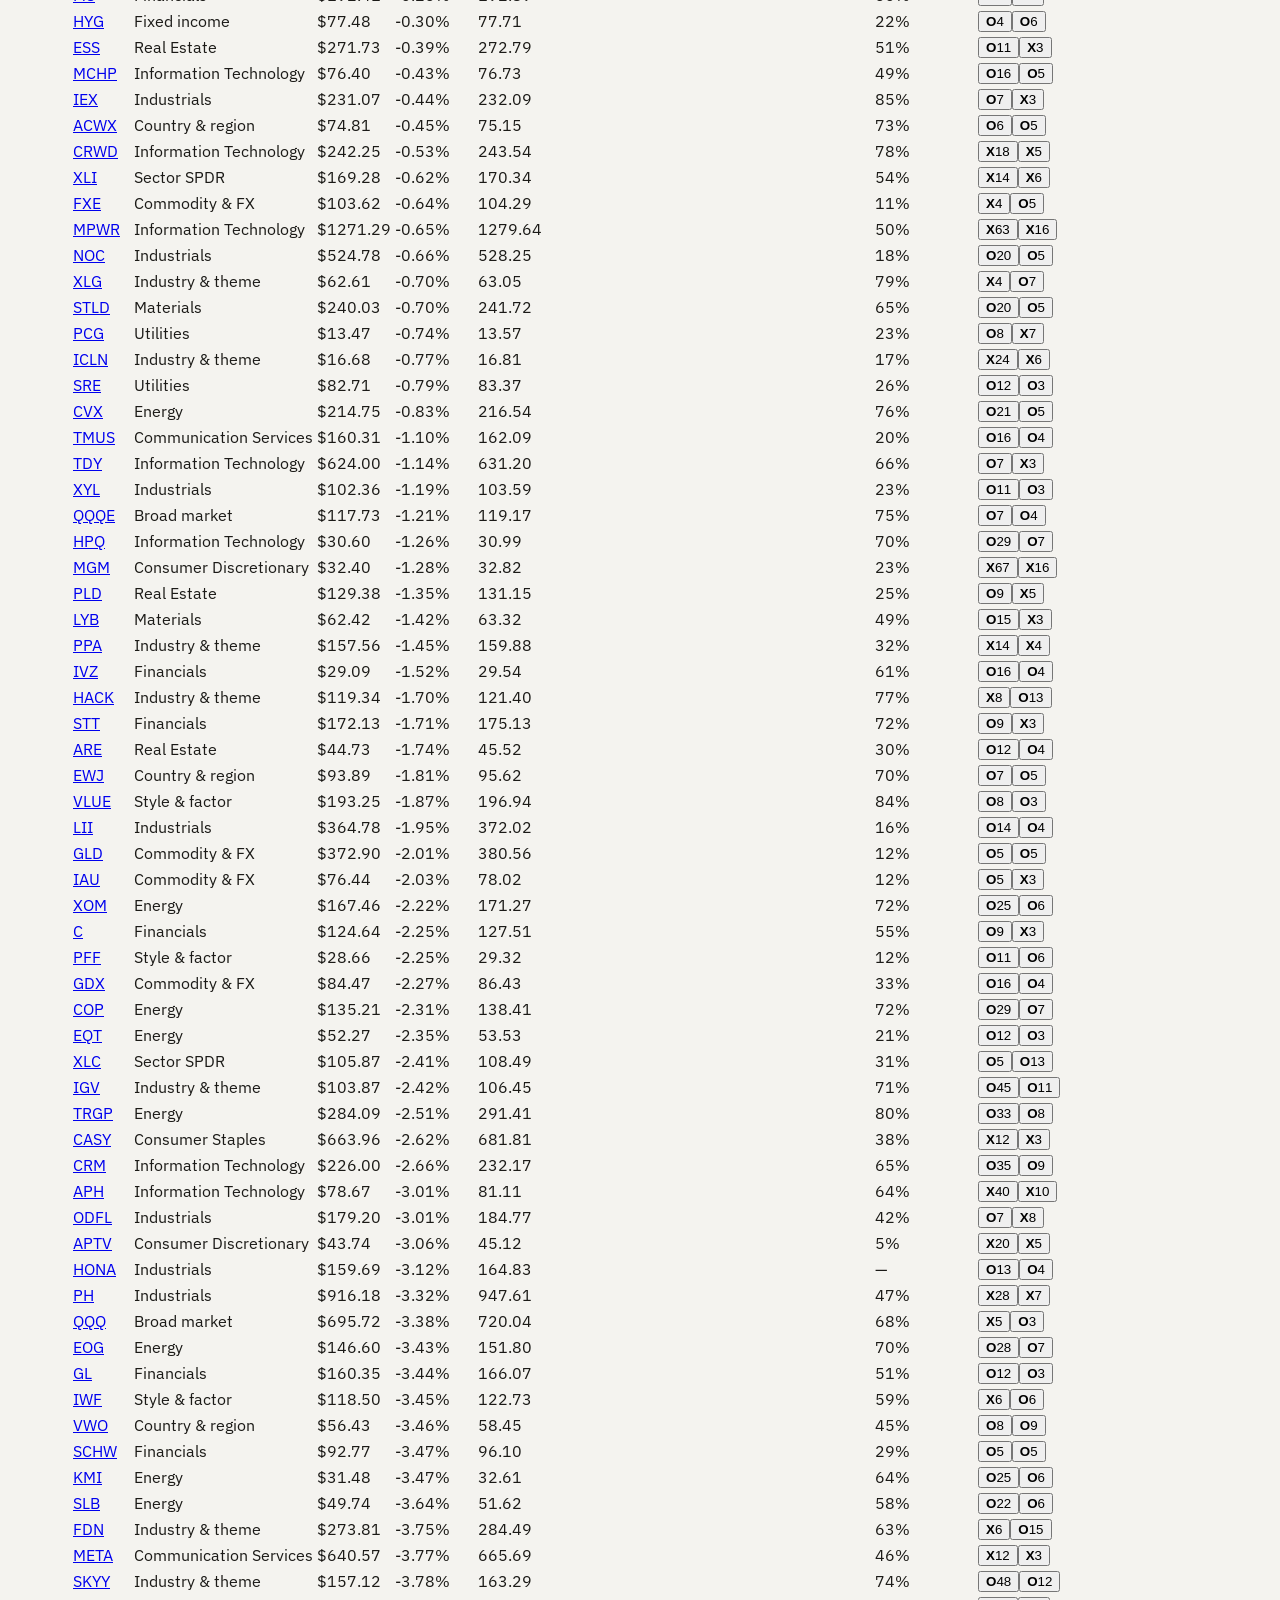
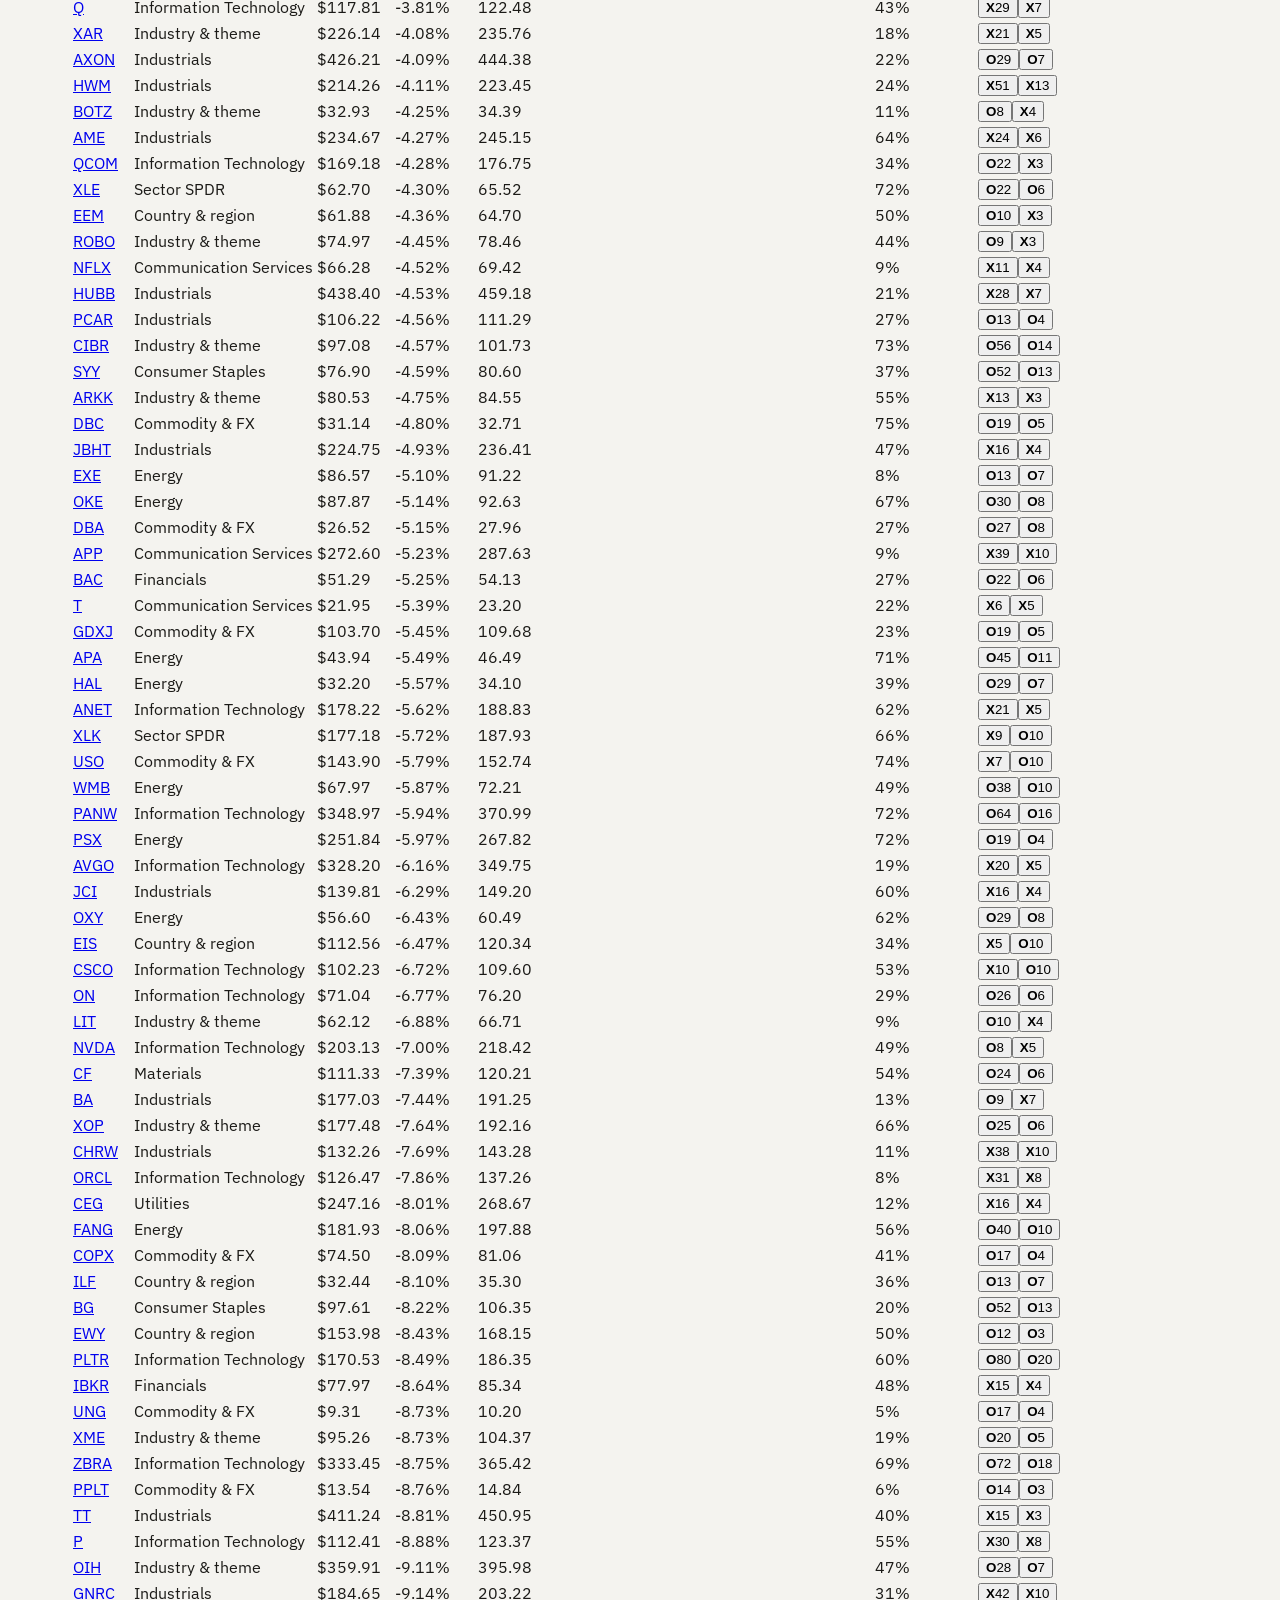
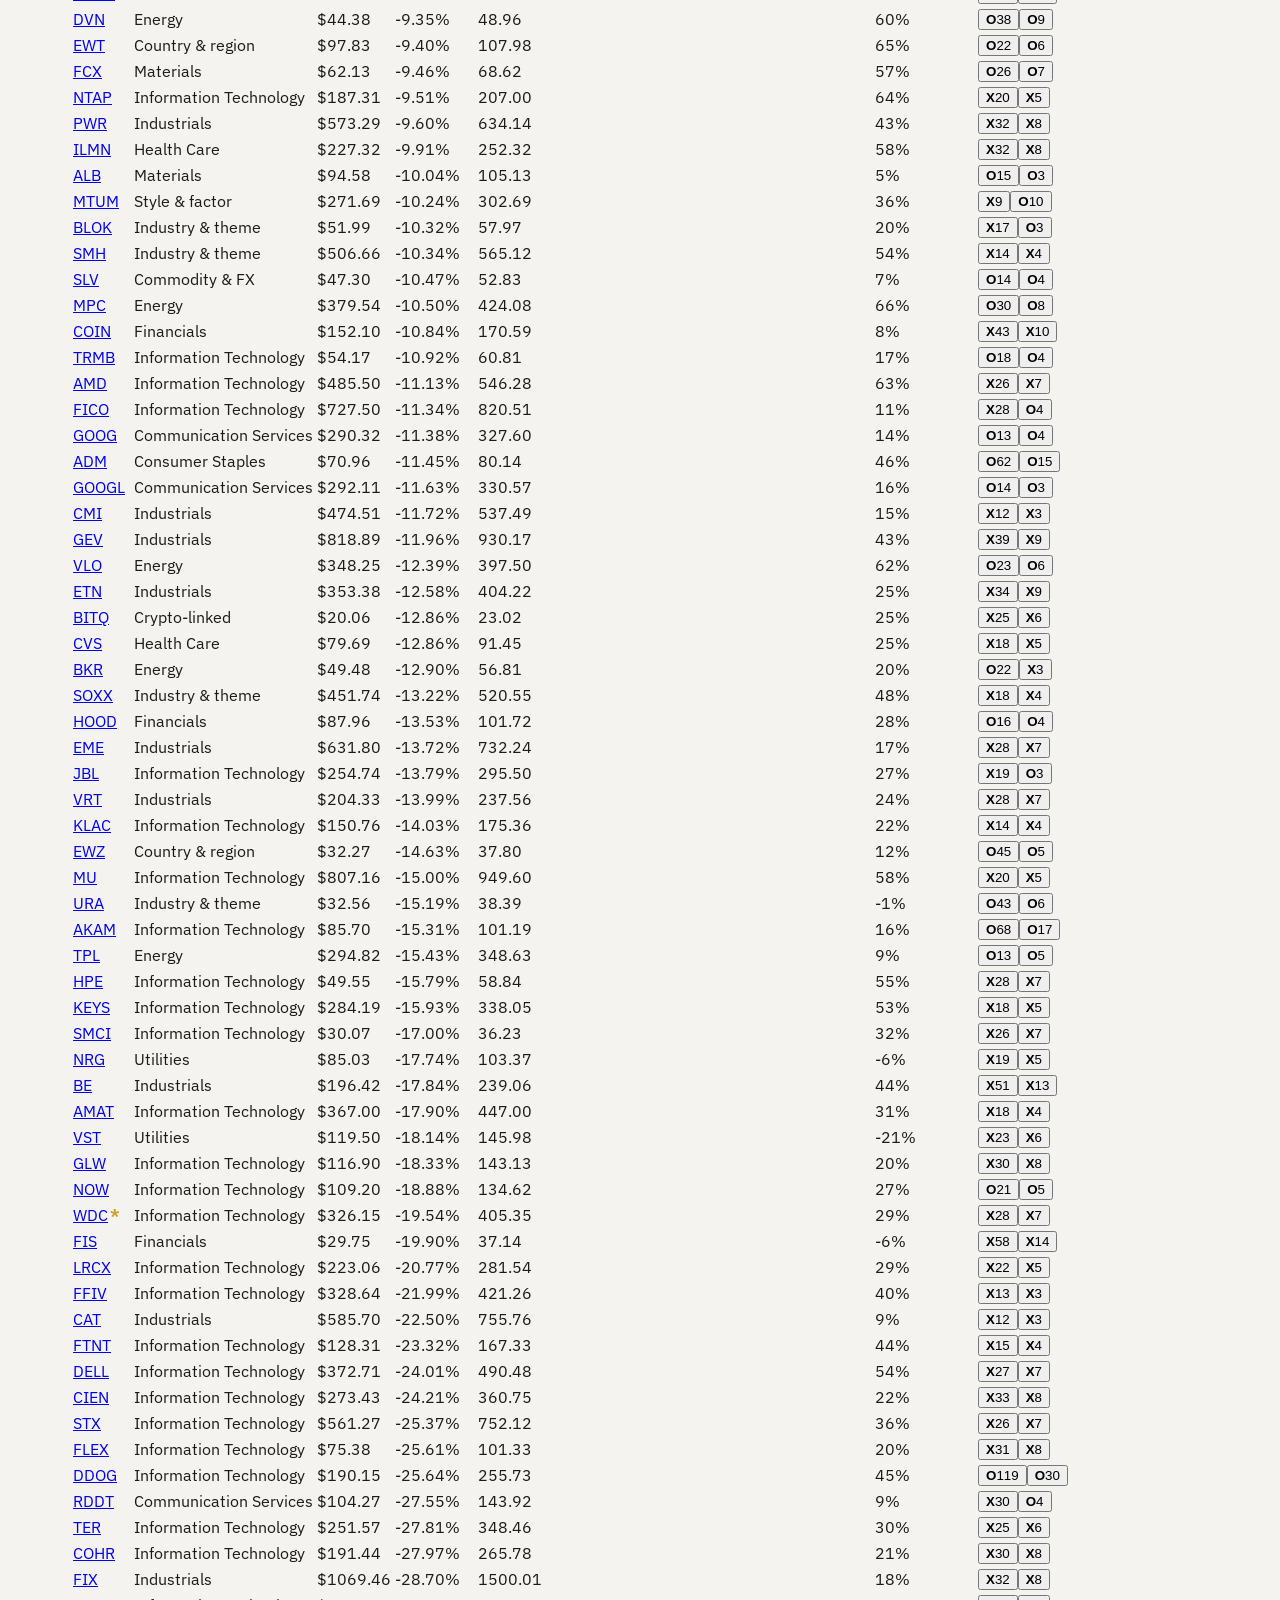
==== commit 911780e2: "Index cards carry the day's move in points, top right The % beside the level answers "how big a move" ====
--- a/ema.html
+++ b/ema.html
@@ -6,7 +6,7 @@
 <title>US 44 EMA Board</title>
 <link rel="preconnect" href="https://fonts.gstatic.com" crossorigin>
 <link rel="stylesheet" href="https://fonts.googleapis.com/css2?family=IBM+Plex+Sans+Condensed:wght@500;600;700&family=IBM+Plex+Sans:wght@400;500;600&family=IBM+Plex+Mono:wght@400;500;600;700&display=swap">
-<link rel="stylesheet" href="assets/app.css?v=b508f4b9b6">
+<link rel="stylesheet" href="assets/app.css?v=620c531259">
 <link rel="stylesheet" href="assets/ema.css?v=20261005a">
 </head>
 <body>
@@ -119,7 +119,7 @@
   </div>
 </div>
 
-<script src="assets/app.js?v=b508f4b9b6"></script>
+<script src="assets/app.js?v=620c531259"></script>
 <script>
 const EMA_SPANS = [9,14,25,44,50,100,200];
 let LV=null, SPOT={}, PNF=null, ROWS=[];
--- a/assets/app.css
+++ b/assets/app.css
@@ -152,7 +152,20 @@
     display:flex; flex-direction:column; align-items:flex-start;
     gap:2px; margin-bottom:8px;
   }
-  .index-card-head .idx-name{ flex:1 1 auto; }
+  /* Name and member count left, the day's point move hard right. Baseline
+     alignment so three different font sizes still sit on one line. */
+  .index-card-head .idx-title{
+    display:flex; align-items:baseline; justify-content:flex-start;
+    gap:6px; width:100%;
+  }
+  .index-card-head .idx-name{ flex:0 1 auto; min-width:0; }
+  .idx-pts{
+    margin-left:auto; font-family:"IBM Plex Mono",monospace;
+    font-size:11px; font-weight:600; font-variant-numeric:tabular-nums;
+    white-space:nowrap; flex:none;
+  }
+  .idx-pts.up{ color:var(--b-gain-2-tx); }
+  .idx-pts.down{ color:var(--b-loss-2-tx); }
   .index-card-head .idx-figures{
     display:flex; align-items:baseline; gap:8px; flex-wrap:nowrap;
   }
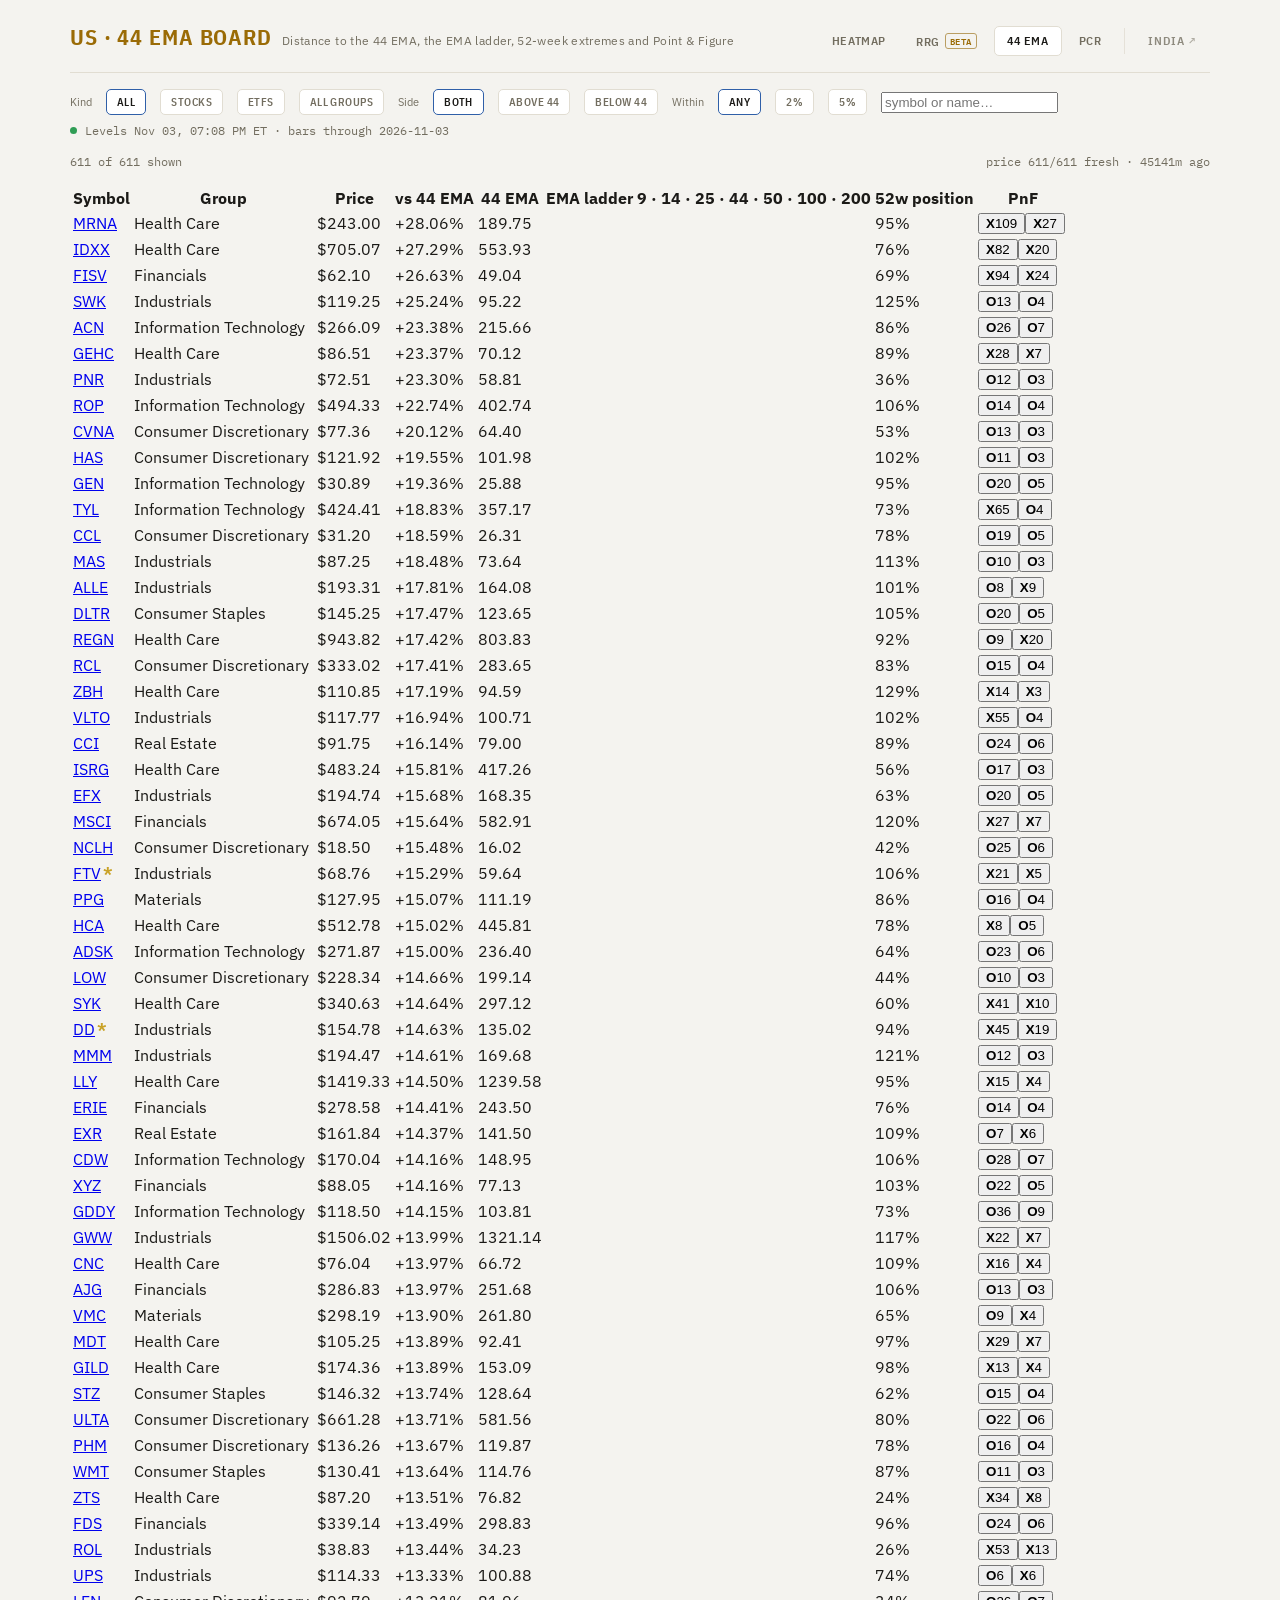
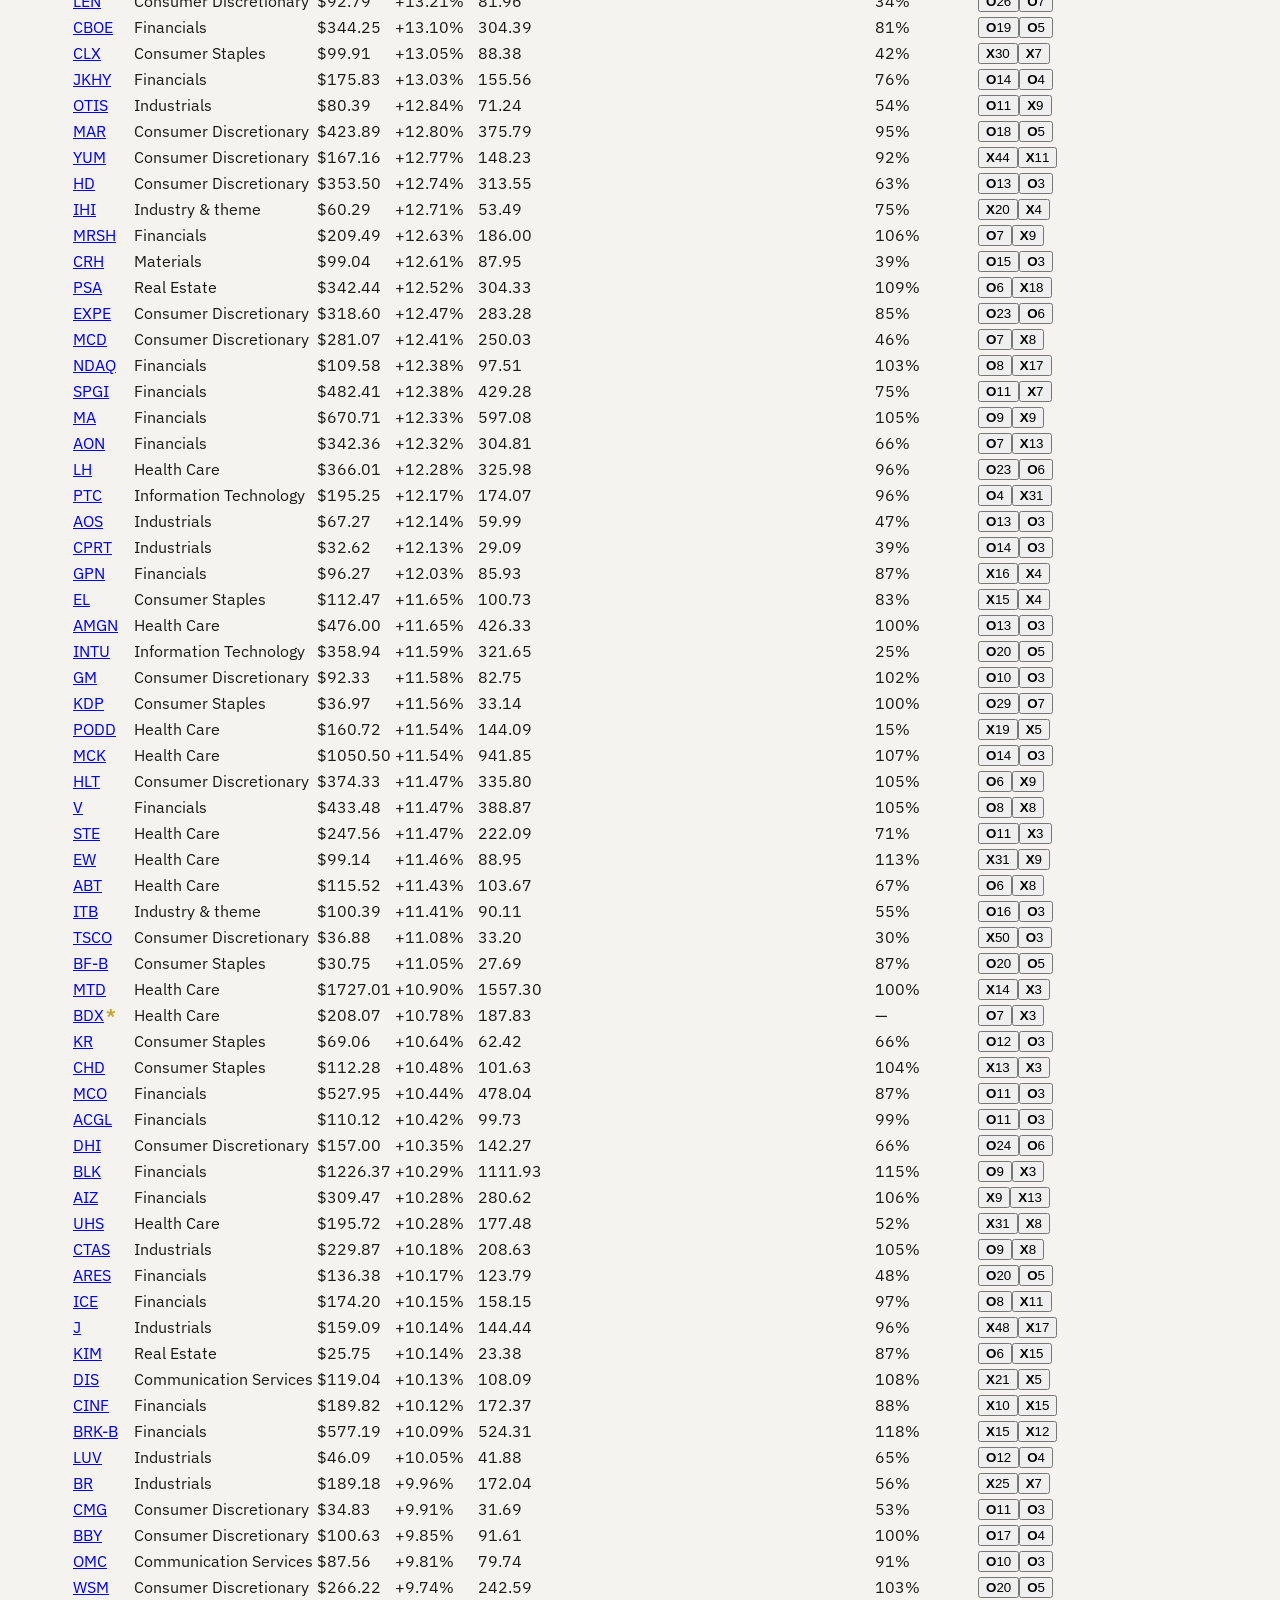
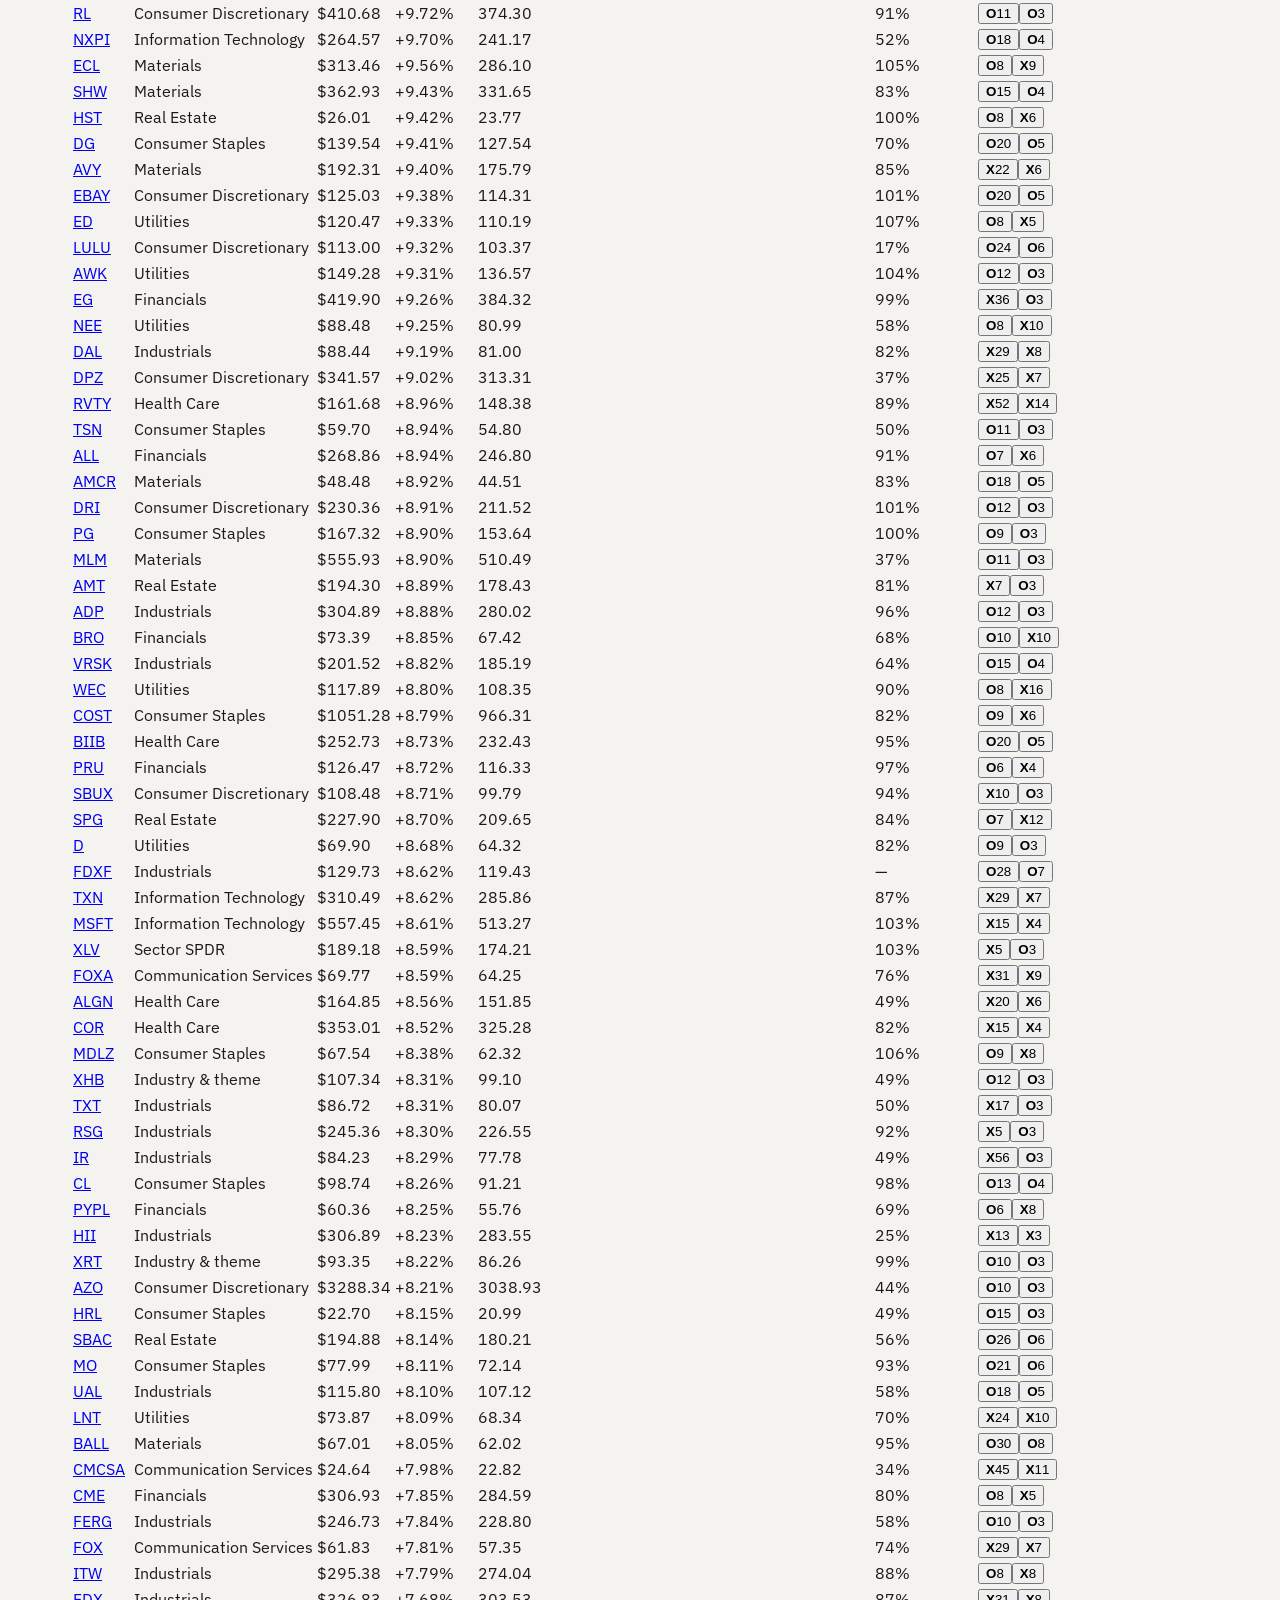
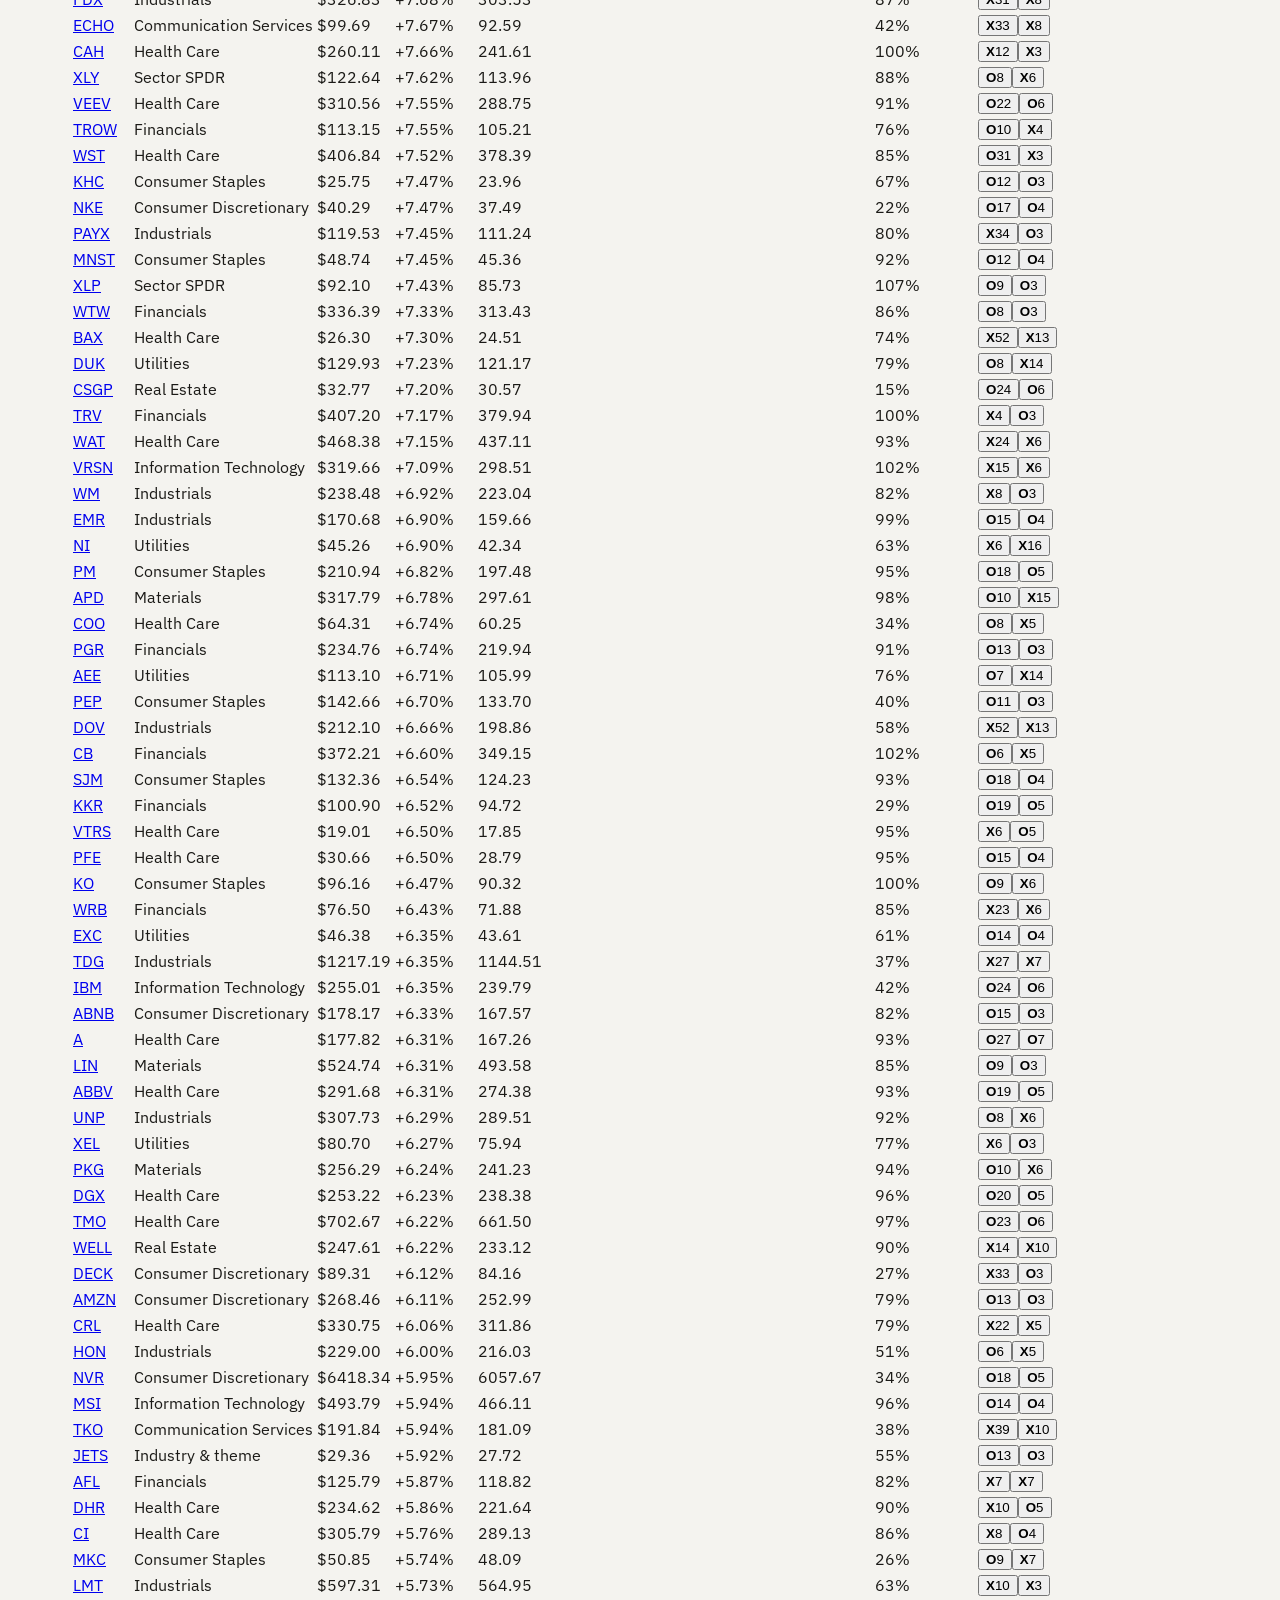
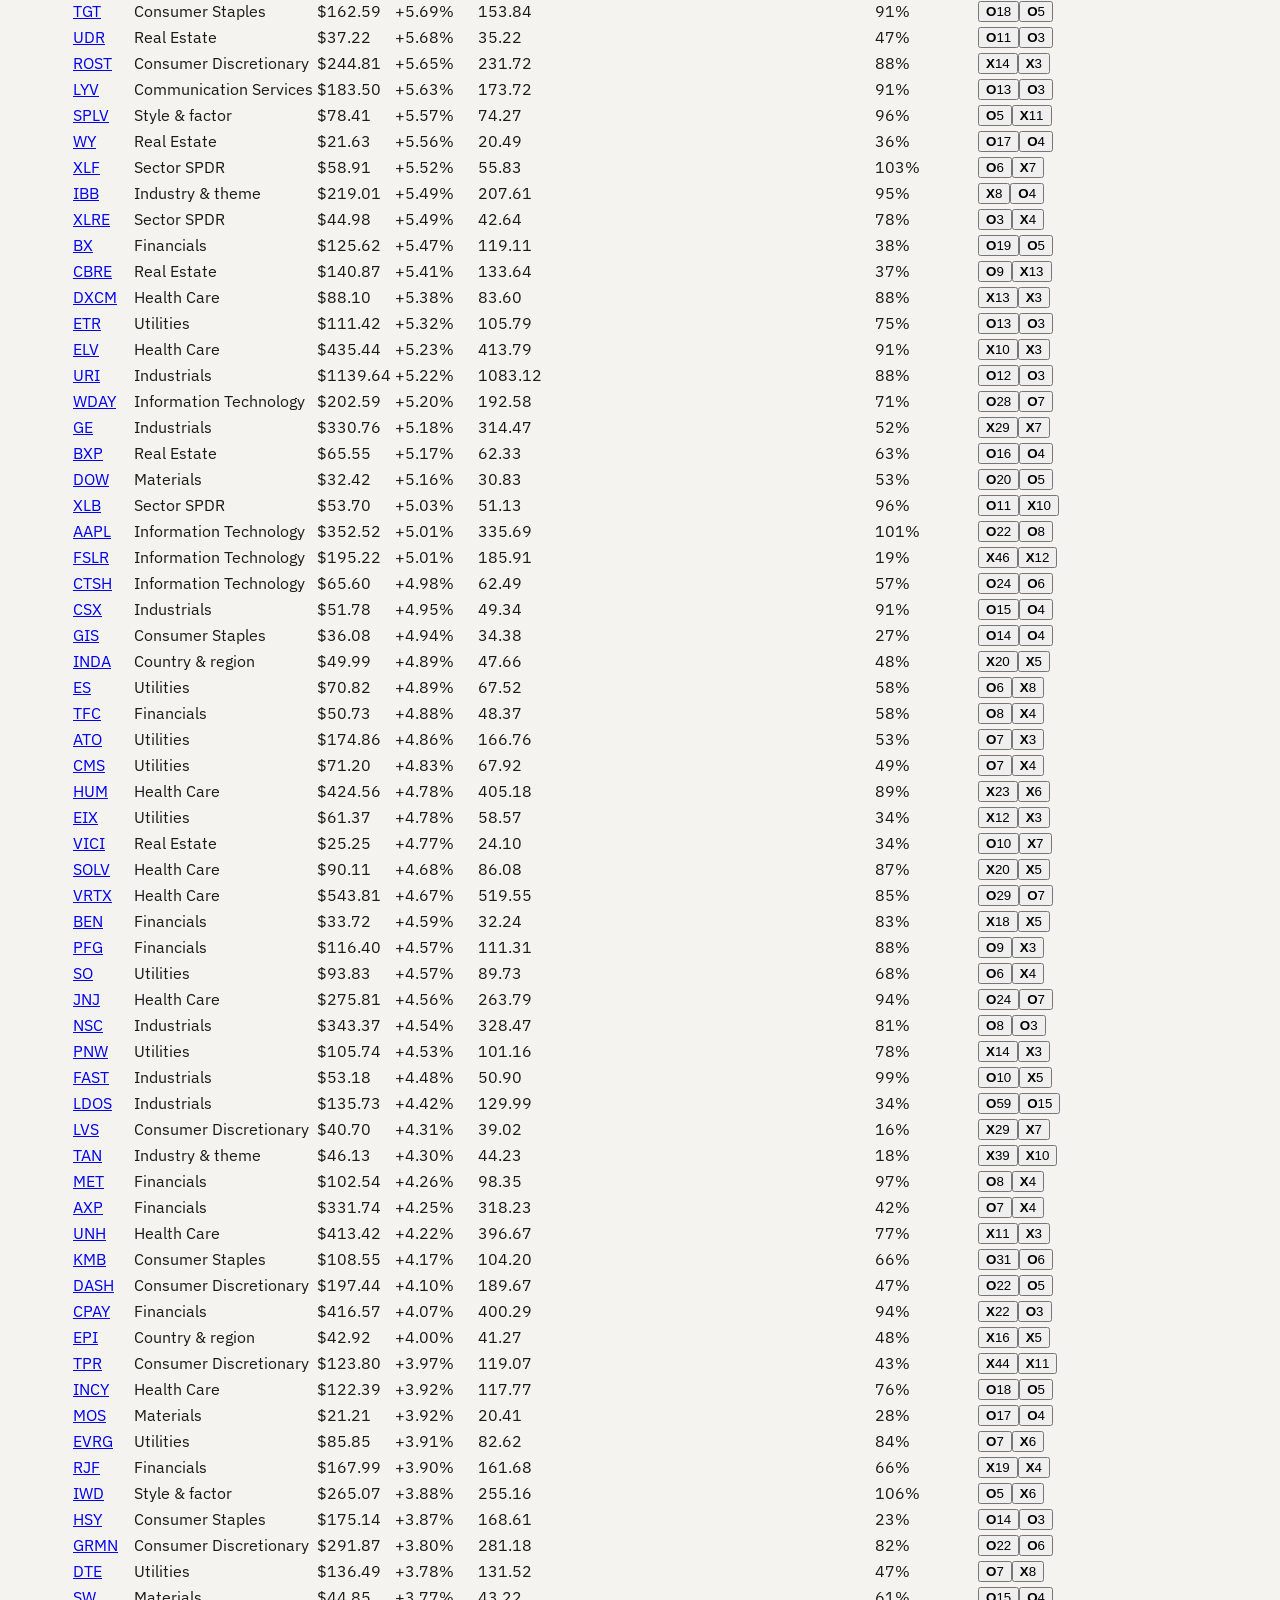
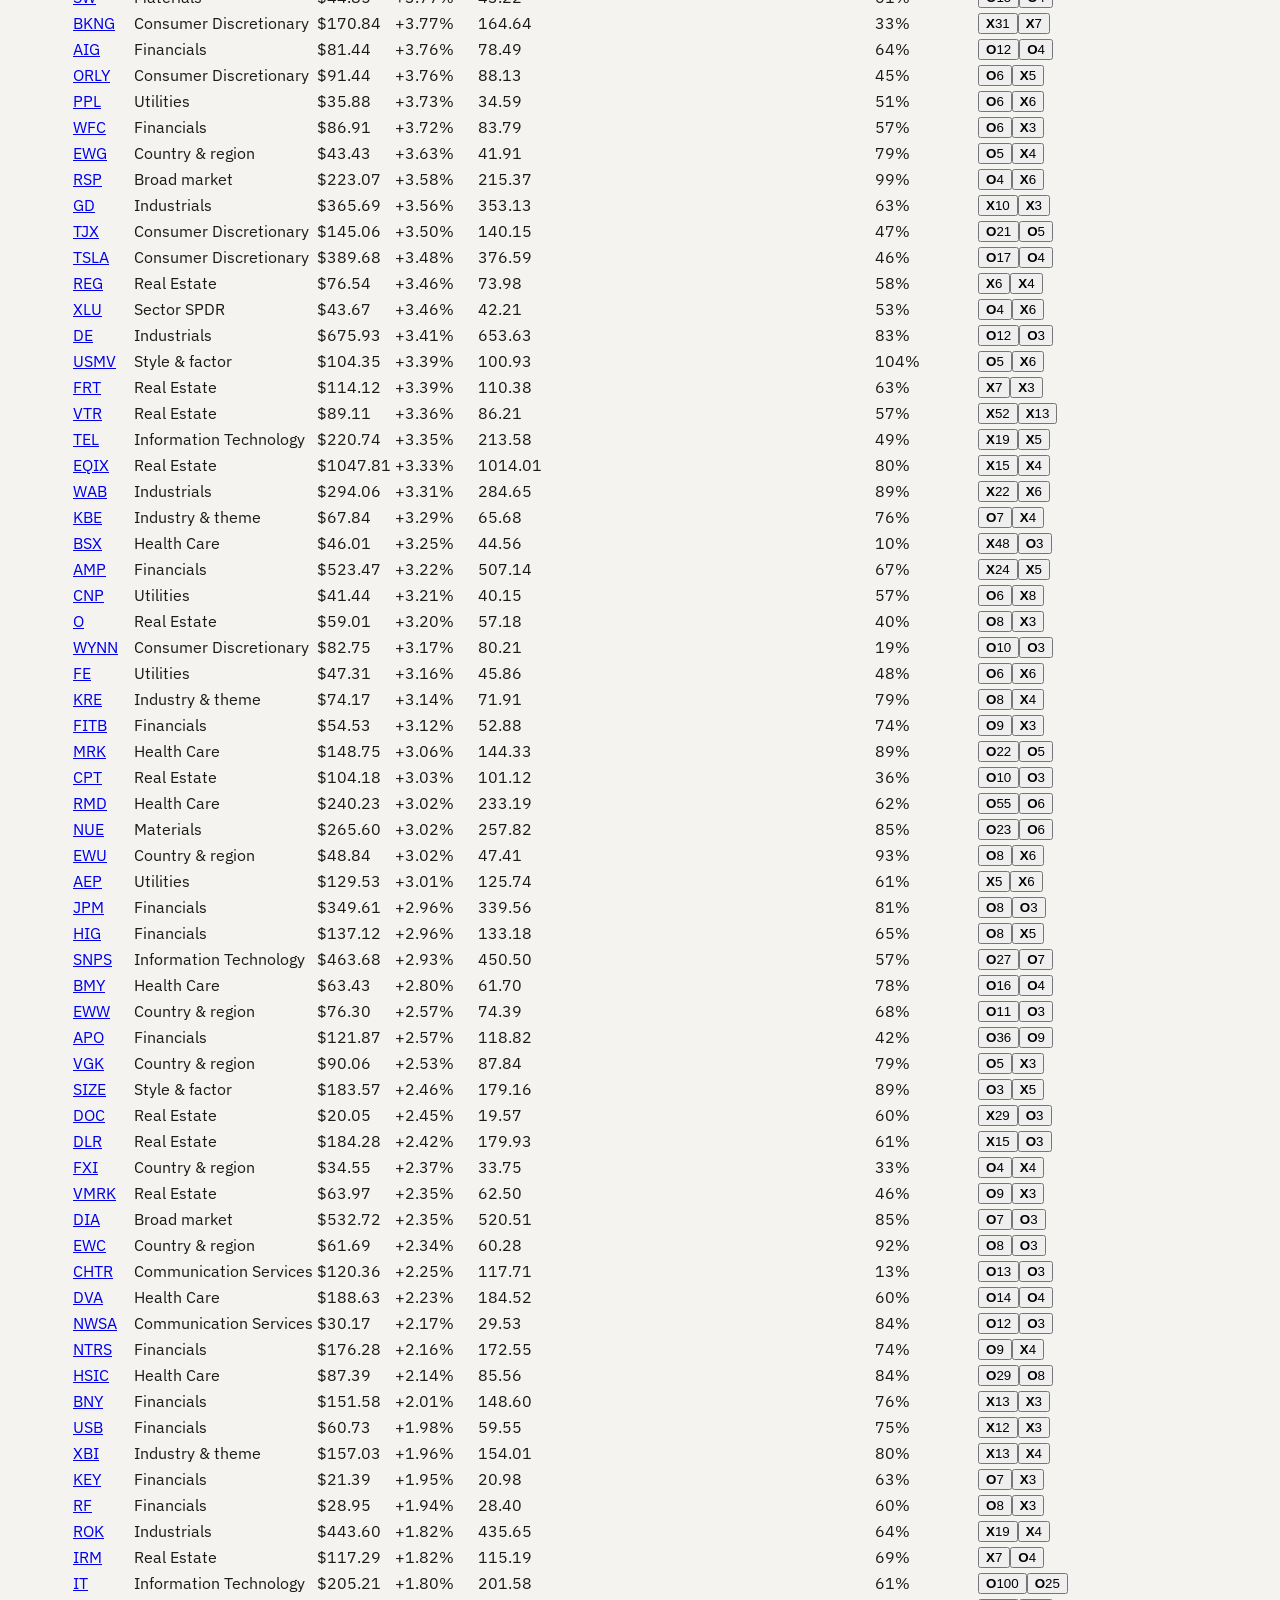
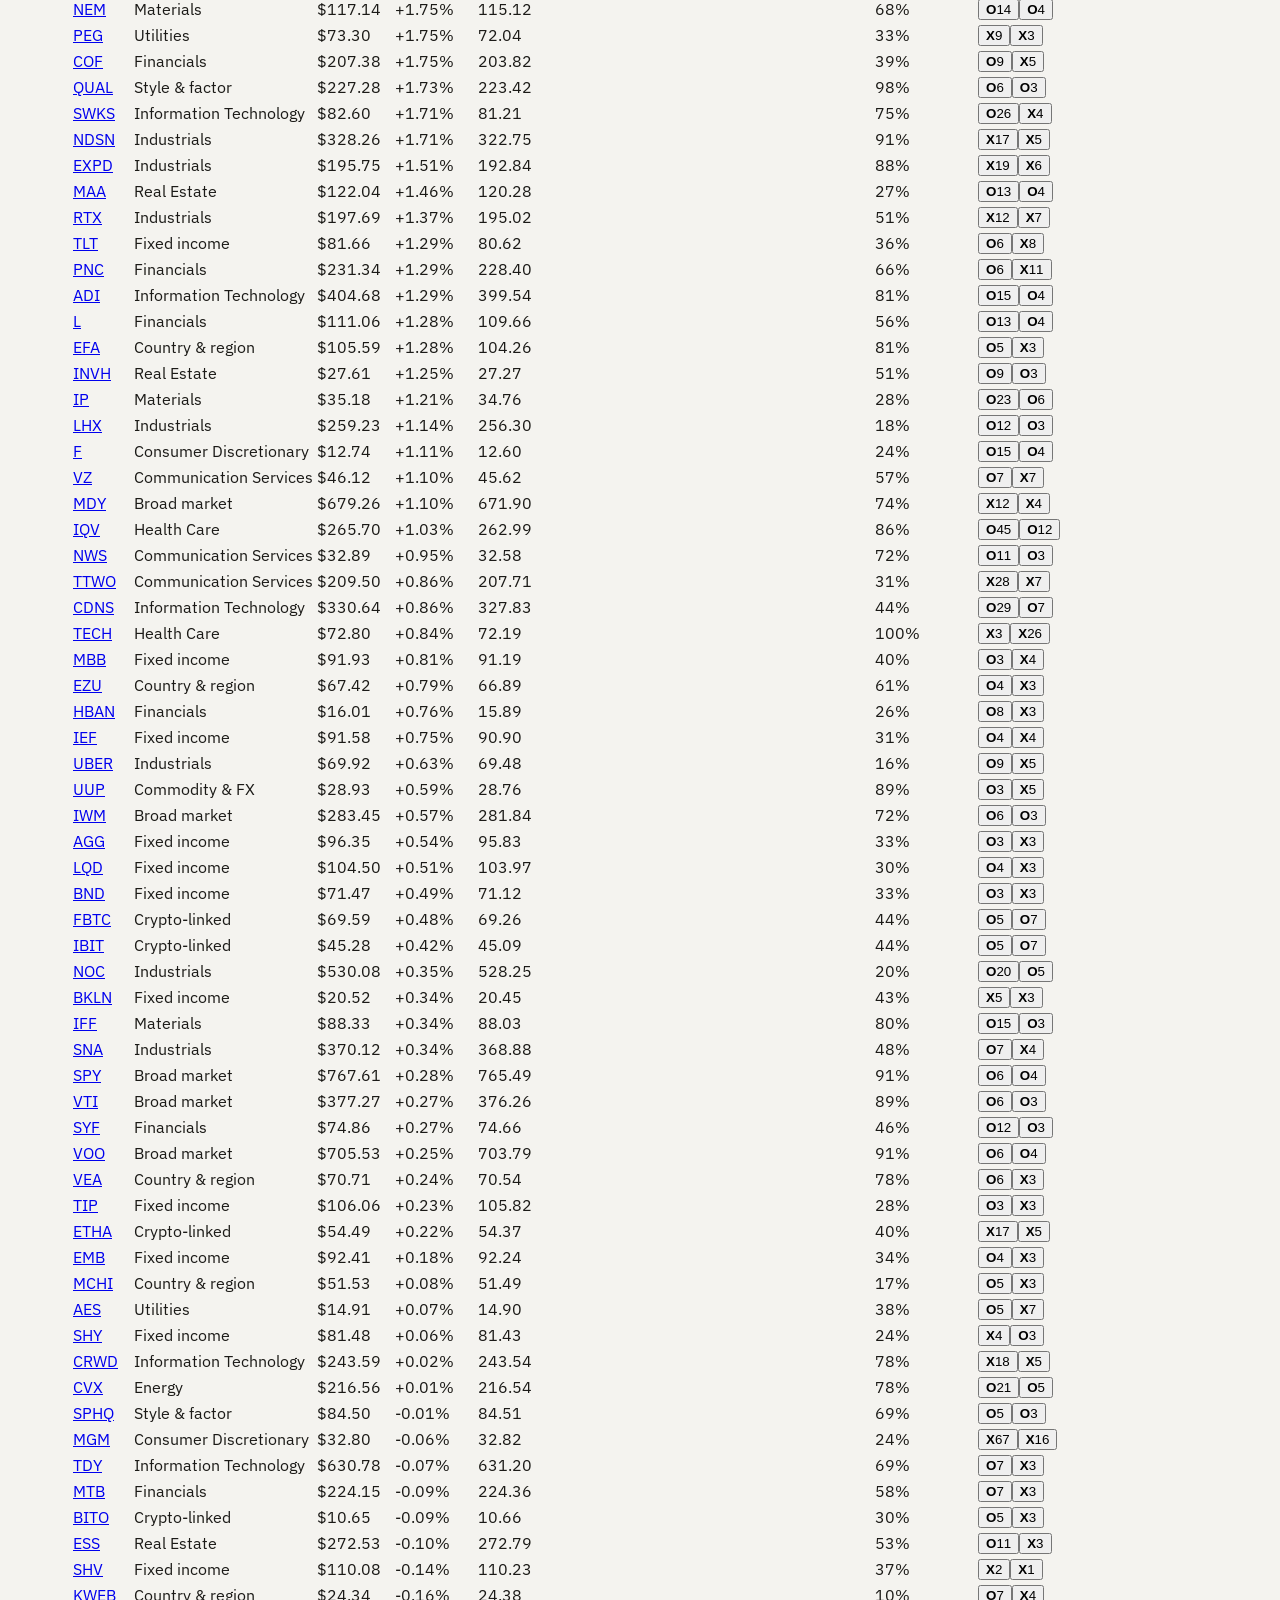
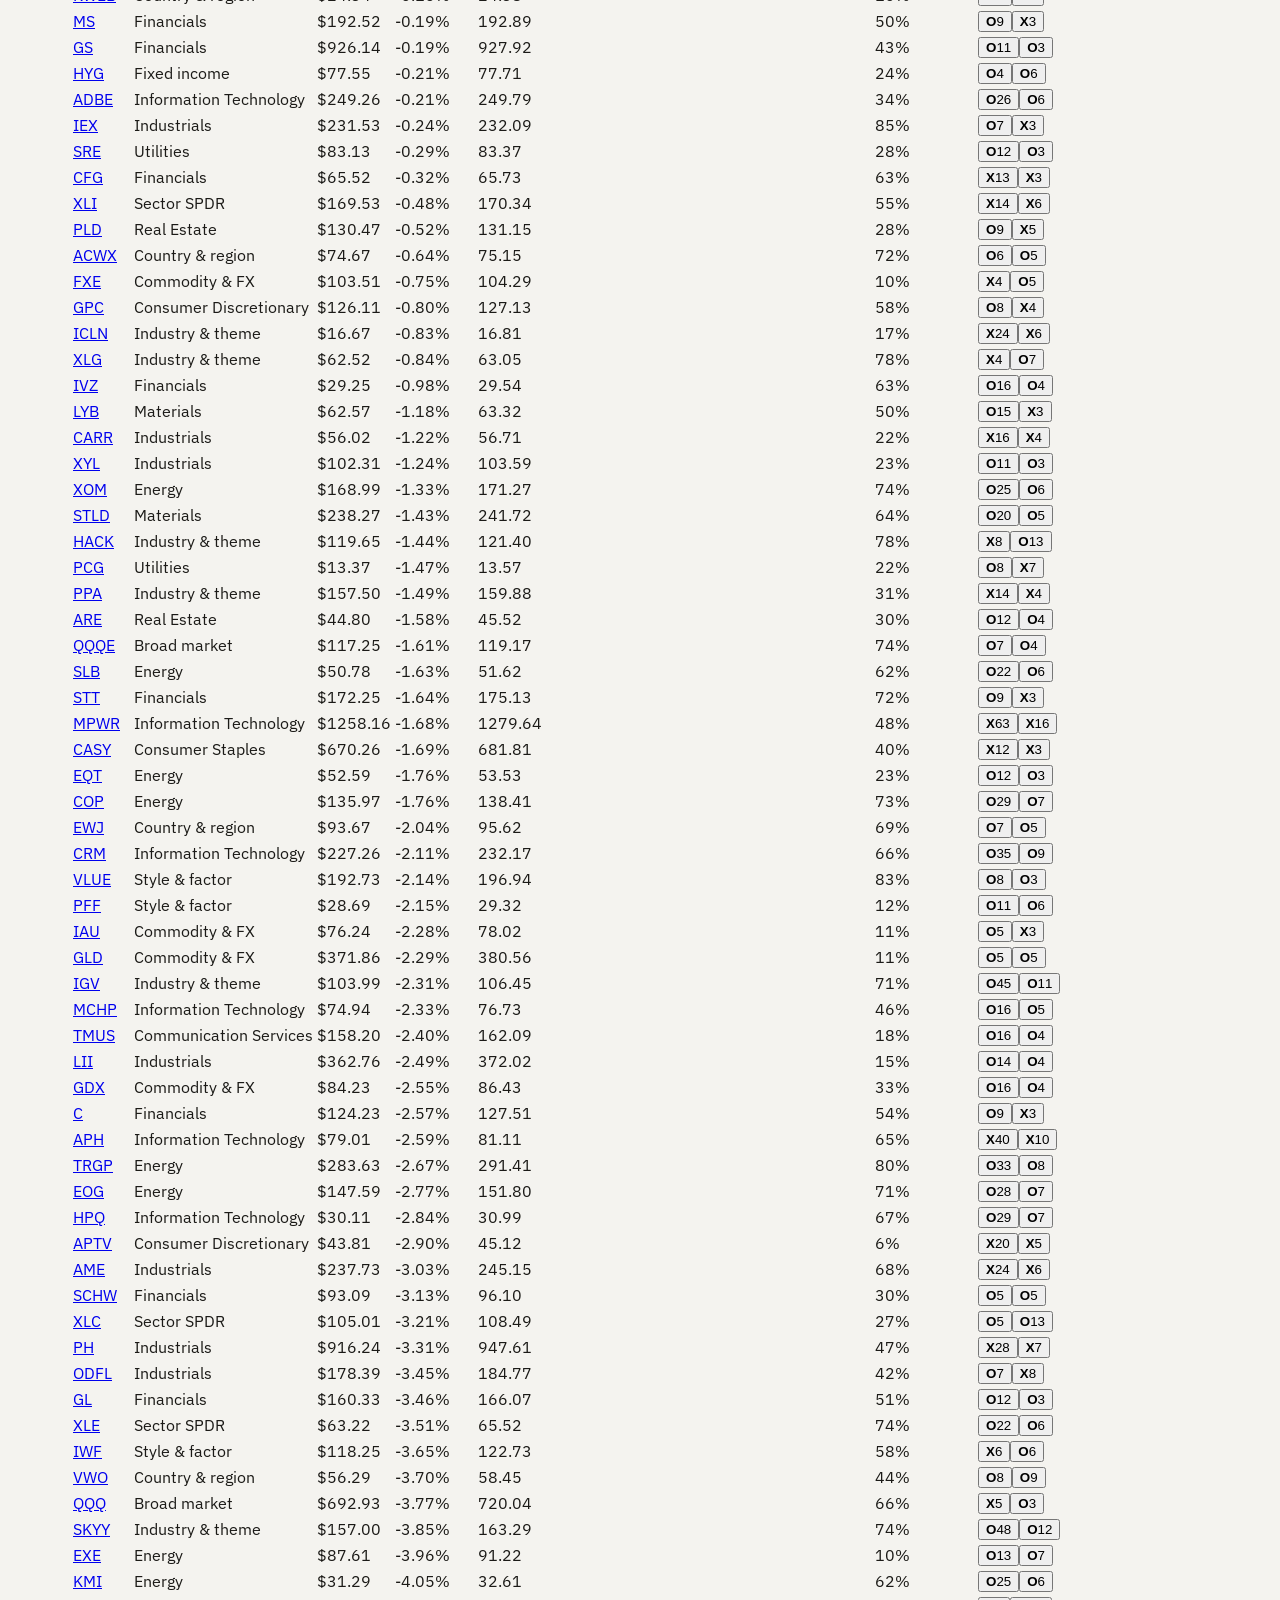
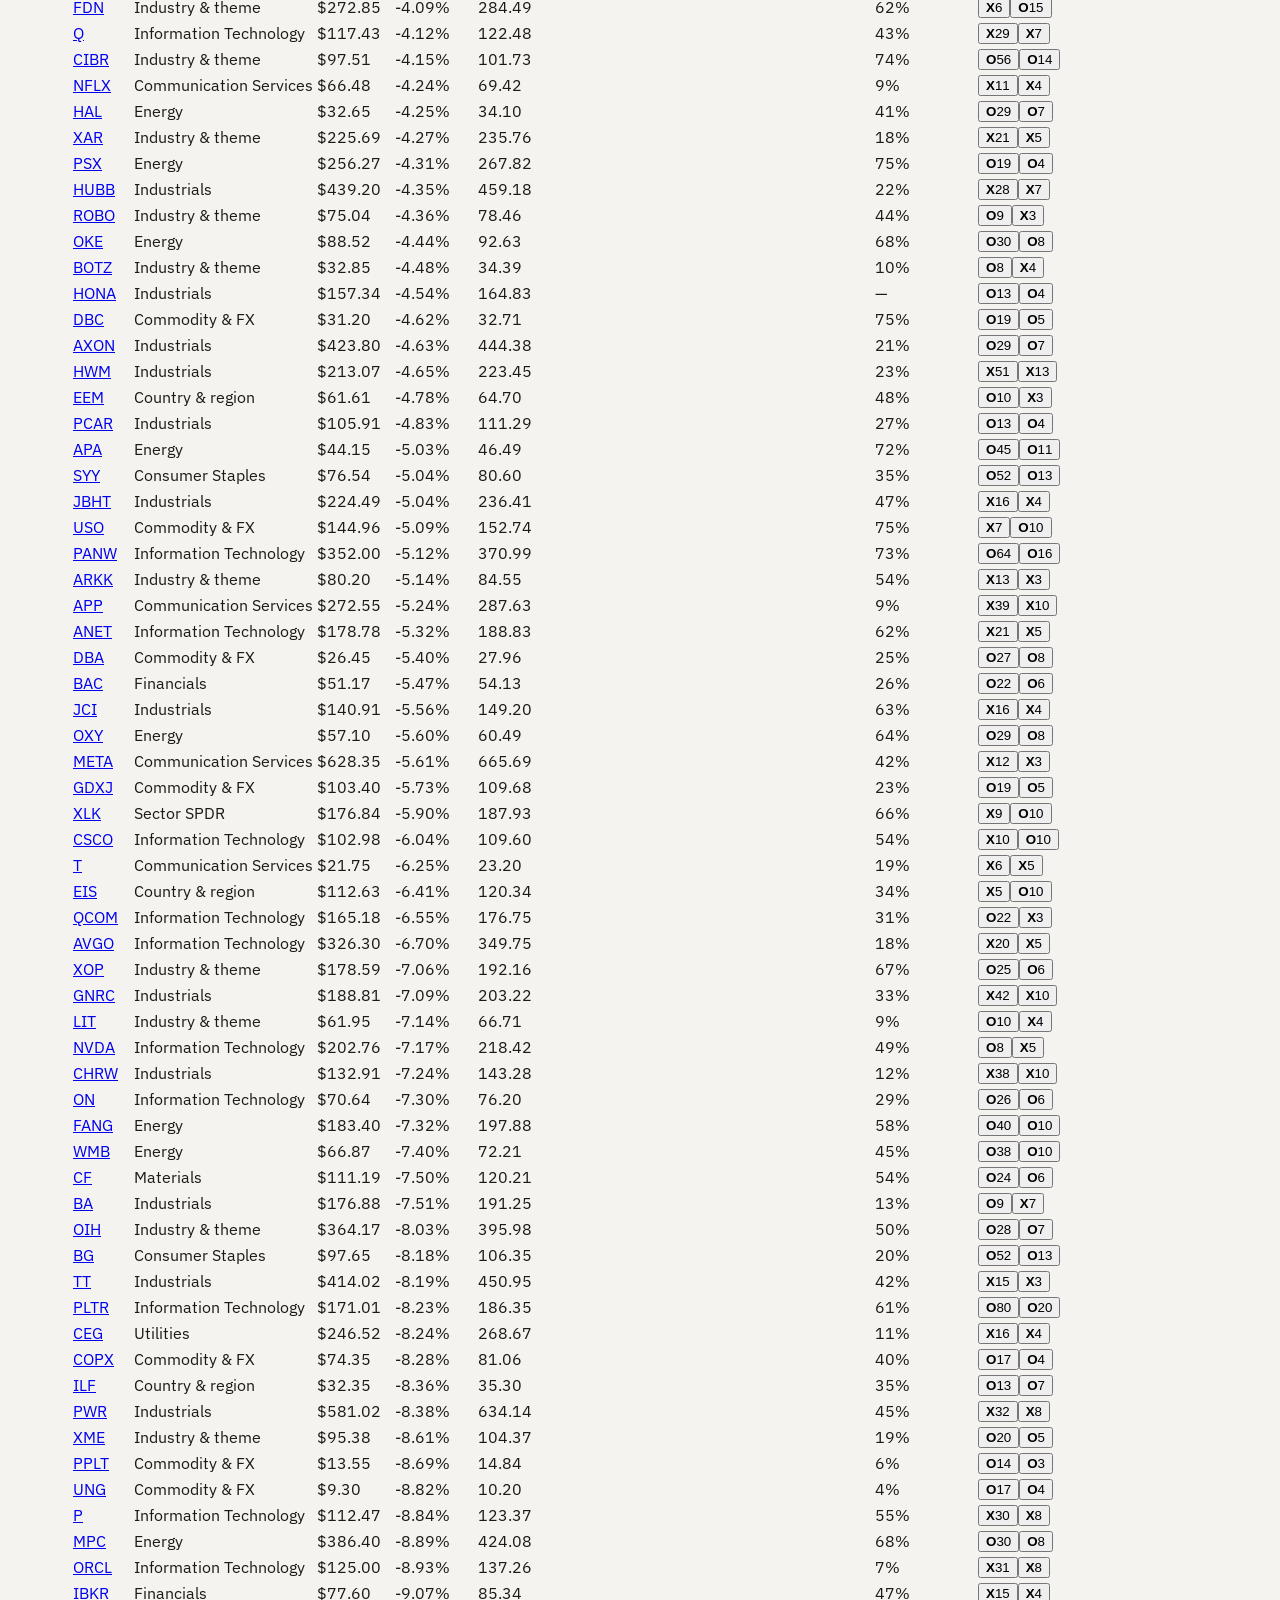
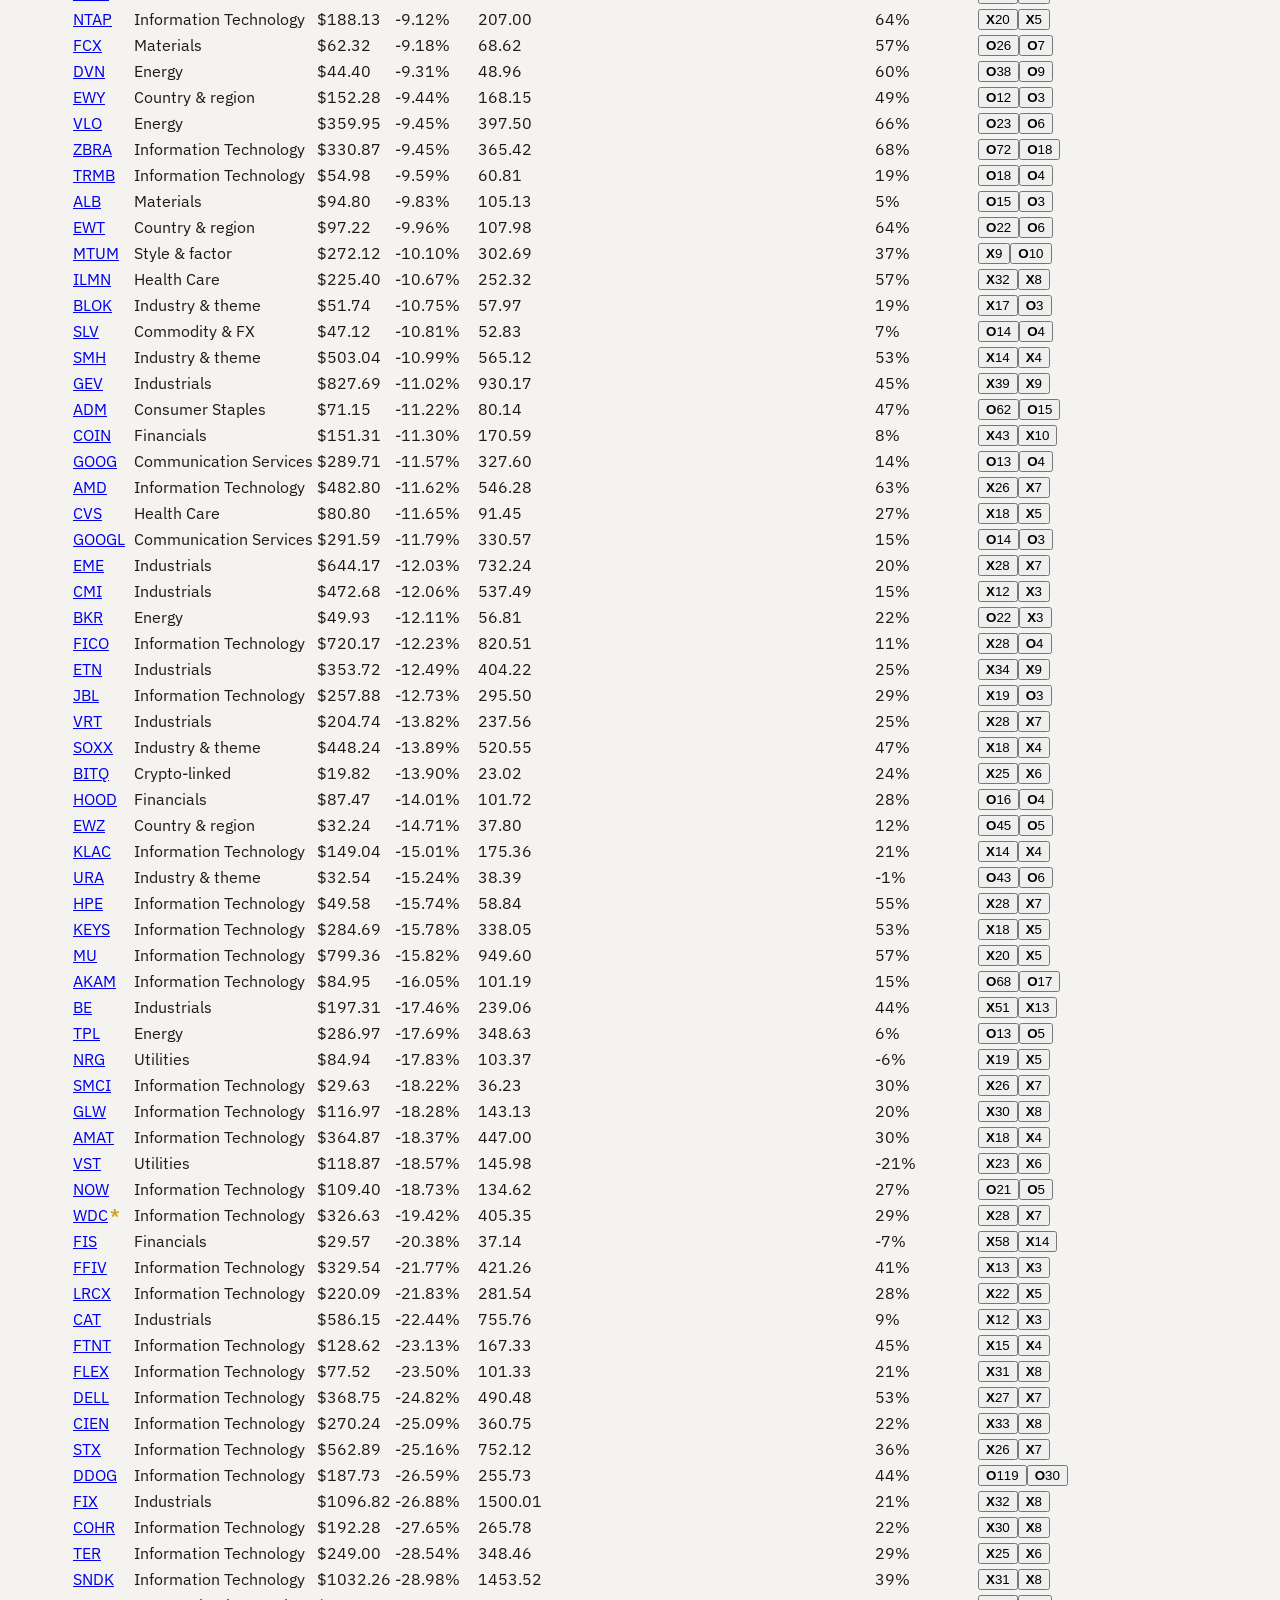
==== commit df3bf82d: "Show the day's move in points on the FUT and PRE/POST rows Each sub-row now ends with the move in in" ====
--- a/ema.html
+++ b/ema.html
@@ -6,7 +6,7 @@
 <title>US 44 EMA Board</title>
 <link rel="preconnect" href="https://fonts.gstatic.com" crossorigin>
 <link rel="stylesheet" href="https://fonts.googleapis.com/css2?family=IBM+Plex+Sans+Condensed:wght@500;600;700&family=IBM+Plex+Sans:wght@400;500;600&family=IBM+Plex+Mono:wght@400;500;600;700&display=swap">
-<link rel="stylesheet" href="assets/app.css?v=620c531259">
+<link rel="stylesheet" href="assets/app.css?v=3ba92c8e9e">
 <link rel="stylesheet" href="assets/ema.css?v=20261005a">
 </head>
 <body>
@@ -119,7 +119,7 @@
   </div>
 </div>
 
-<script src="assets/app.js?v=620c531259"></script>
+<script src="assets/app.js?v=3ba92c8e9e"></script>
 <script>
 const EMA_SPANS = [9,14,25,44,50,100,200];
 let LV=null, SPOT={}, PNF=null, ROWS=[];
--- a/assets/app.css
+++ b/assets/app.css
@@ -785,7 +785,7 @@
     display:grid; gap:3px;
   }
   .idx-sub{
-    display:grid; grid-template-columns:30px 1fr auto auto;
+    display:grid; grid-template-columns:30px 1fr auto auto auto;
     align-items:baseline; gap:6px;
     font-family:"IBM Plex Mono",monospace; font-variant-numeric:tabular-nums;
     font-size:10.5px; cursor:help;
@@ -799,3 +799,9 @@
   .idx-sub .s-pc{ font-weight:700; }
   .idx-sub .s-pc.up{ color:var(--up, #4caf7d); }
   .idx-sub .s-pc.down{ color:var(--down, #e0575b); }
+  /* Points sit at the far right of the row, after the %: price, then how big
+     the move is, then how far it travelled. Reserved as a grid column so rows
+     with and without a reference still line their numbers up. */
+  .idx-sub .s-pts{ font-weight:600; white-space:nowrap; text-align:right; }
+  .idx-sub .s-pts.up{ color:var(--up, #4caf7d); }
+  .idx-sub .s-pts.down{ color:var(--down, #e0575b); }
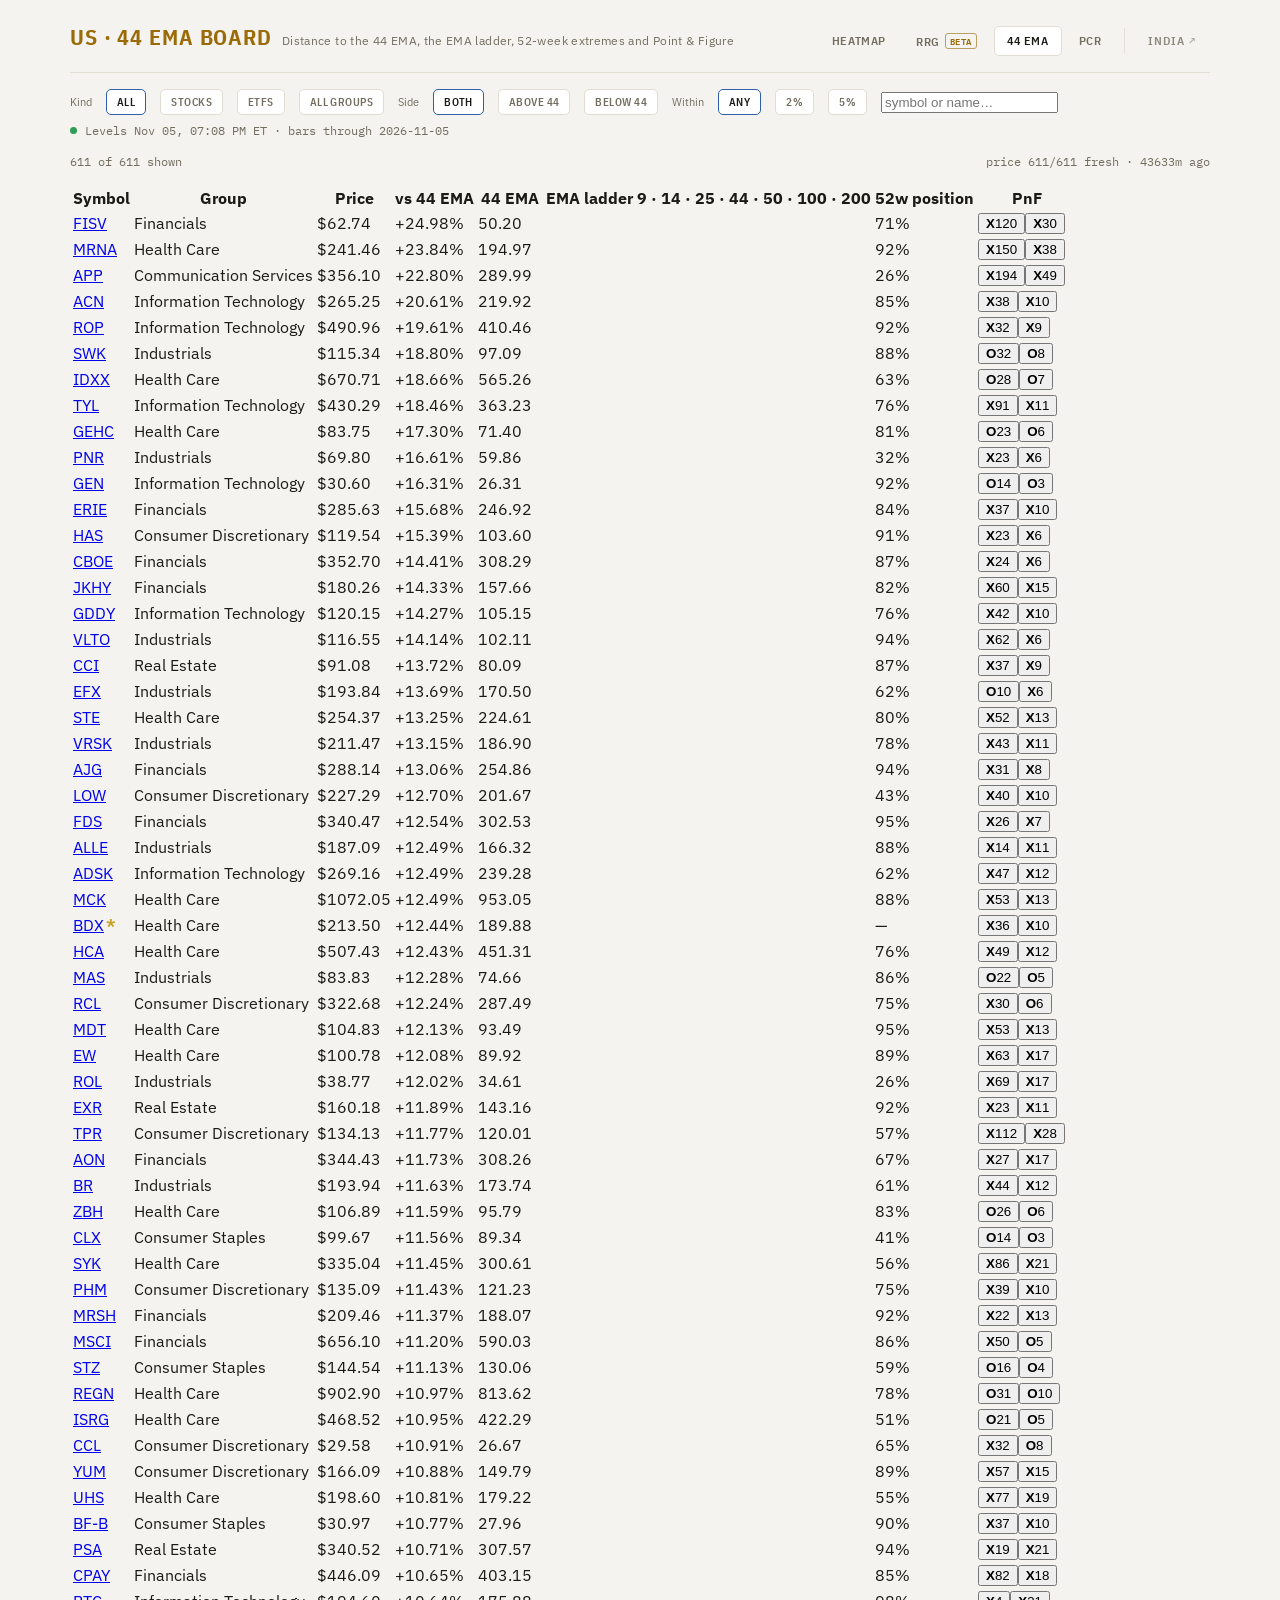
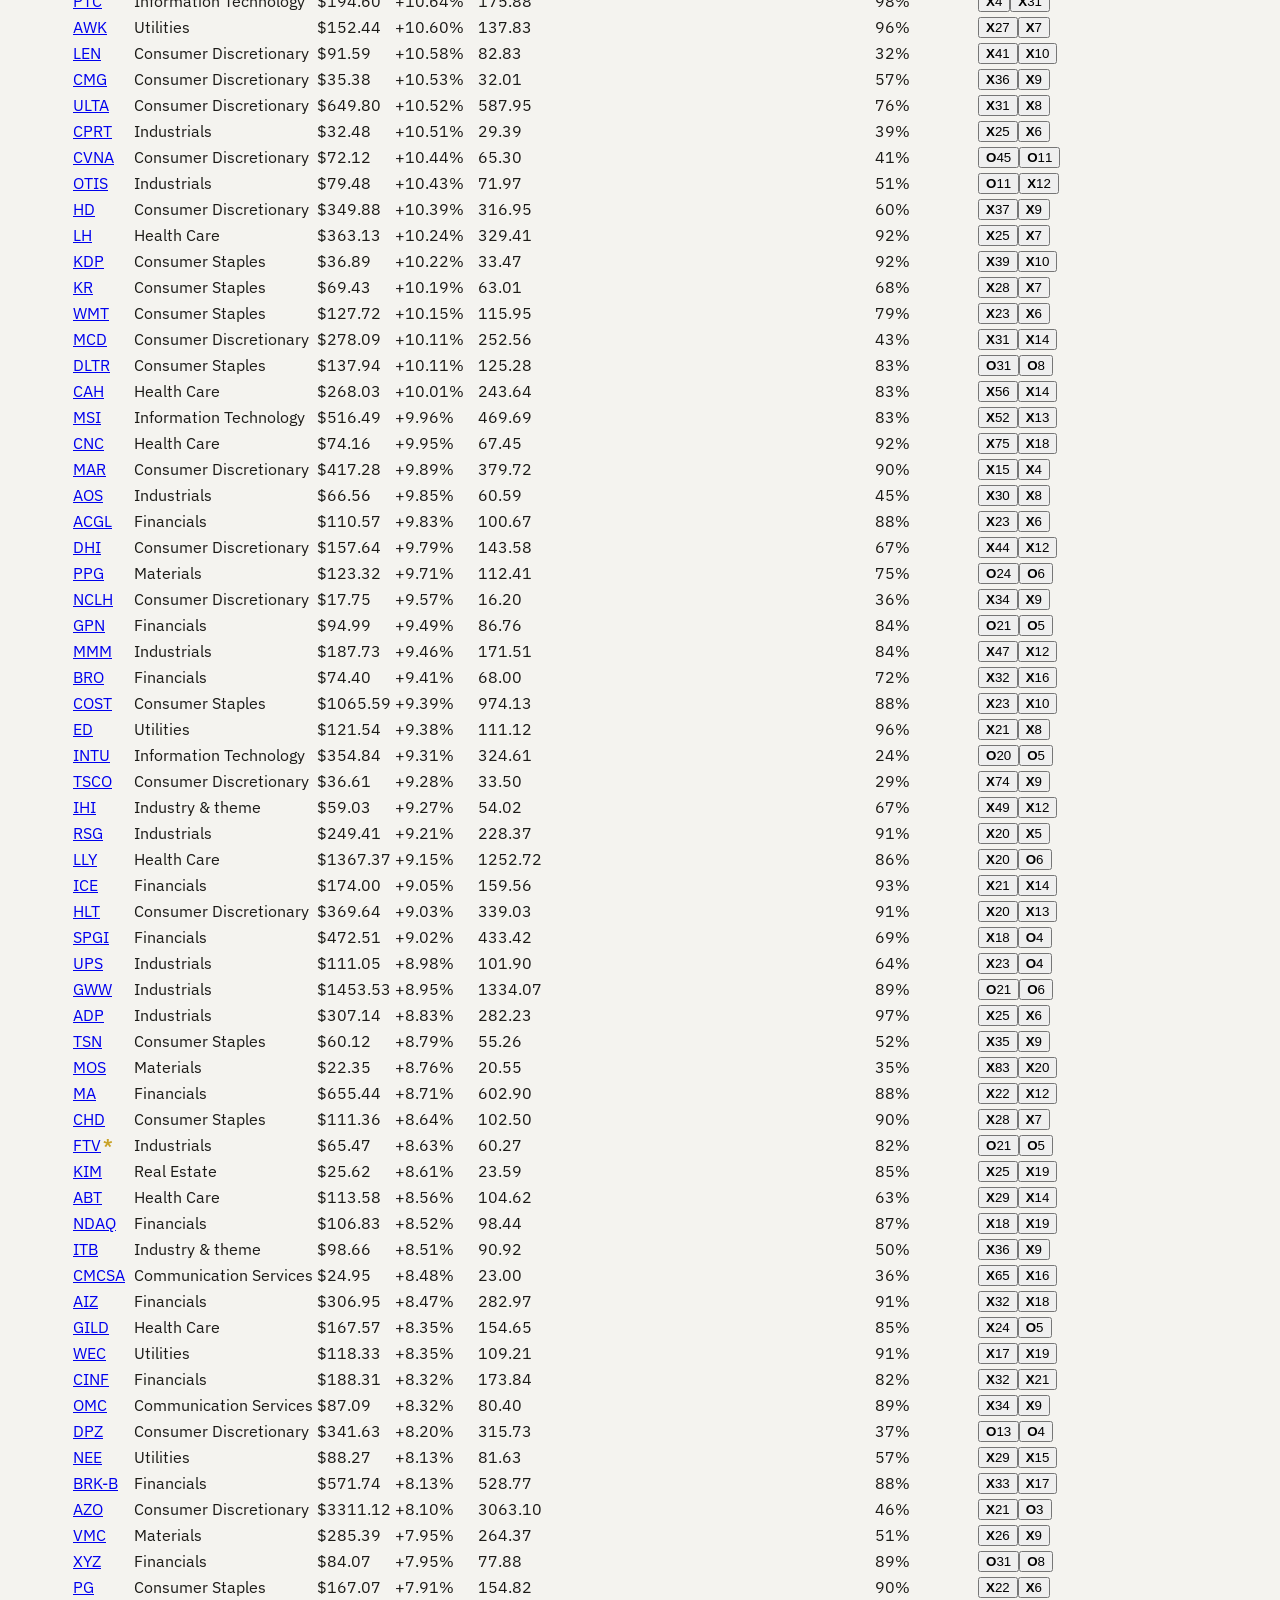
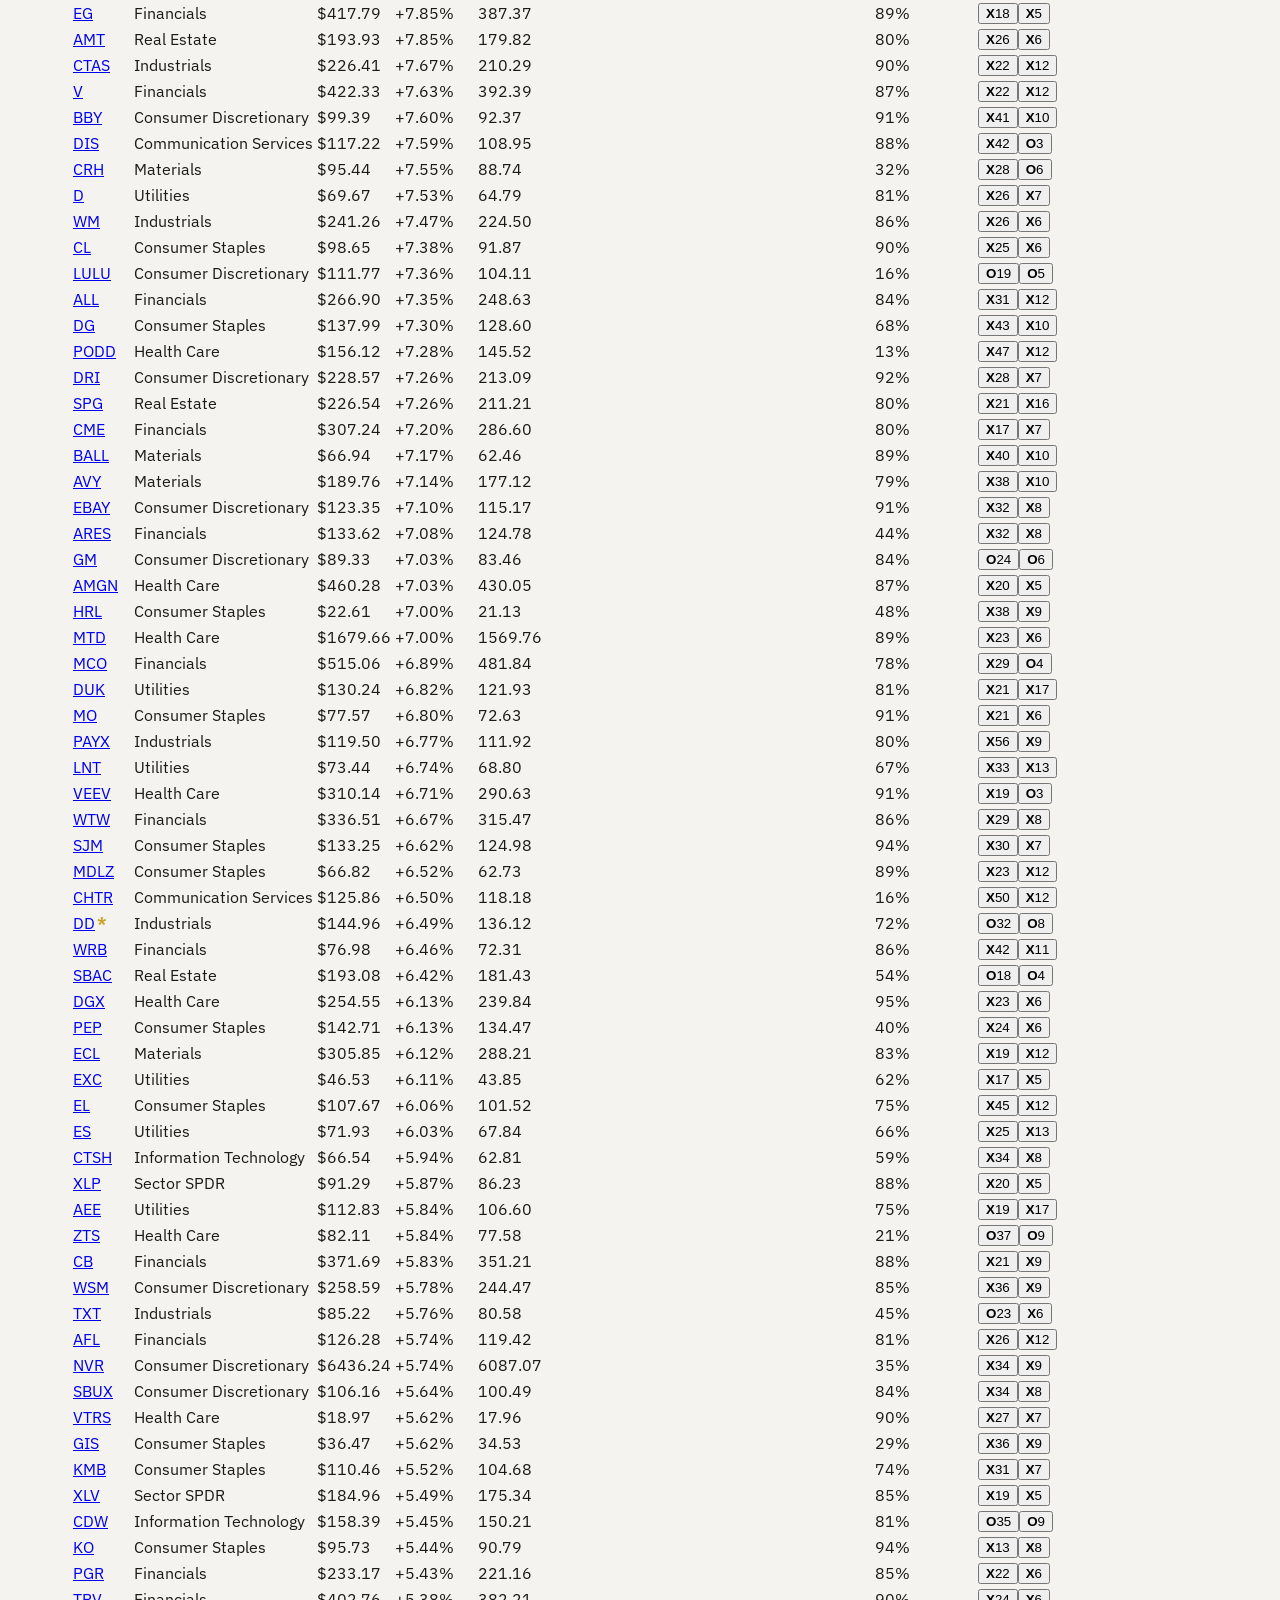
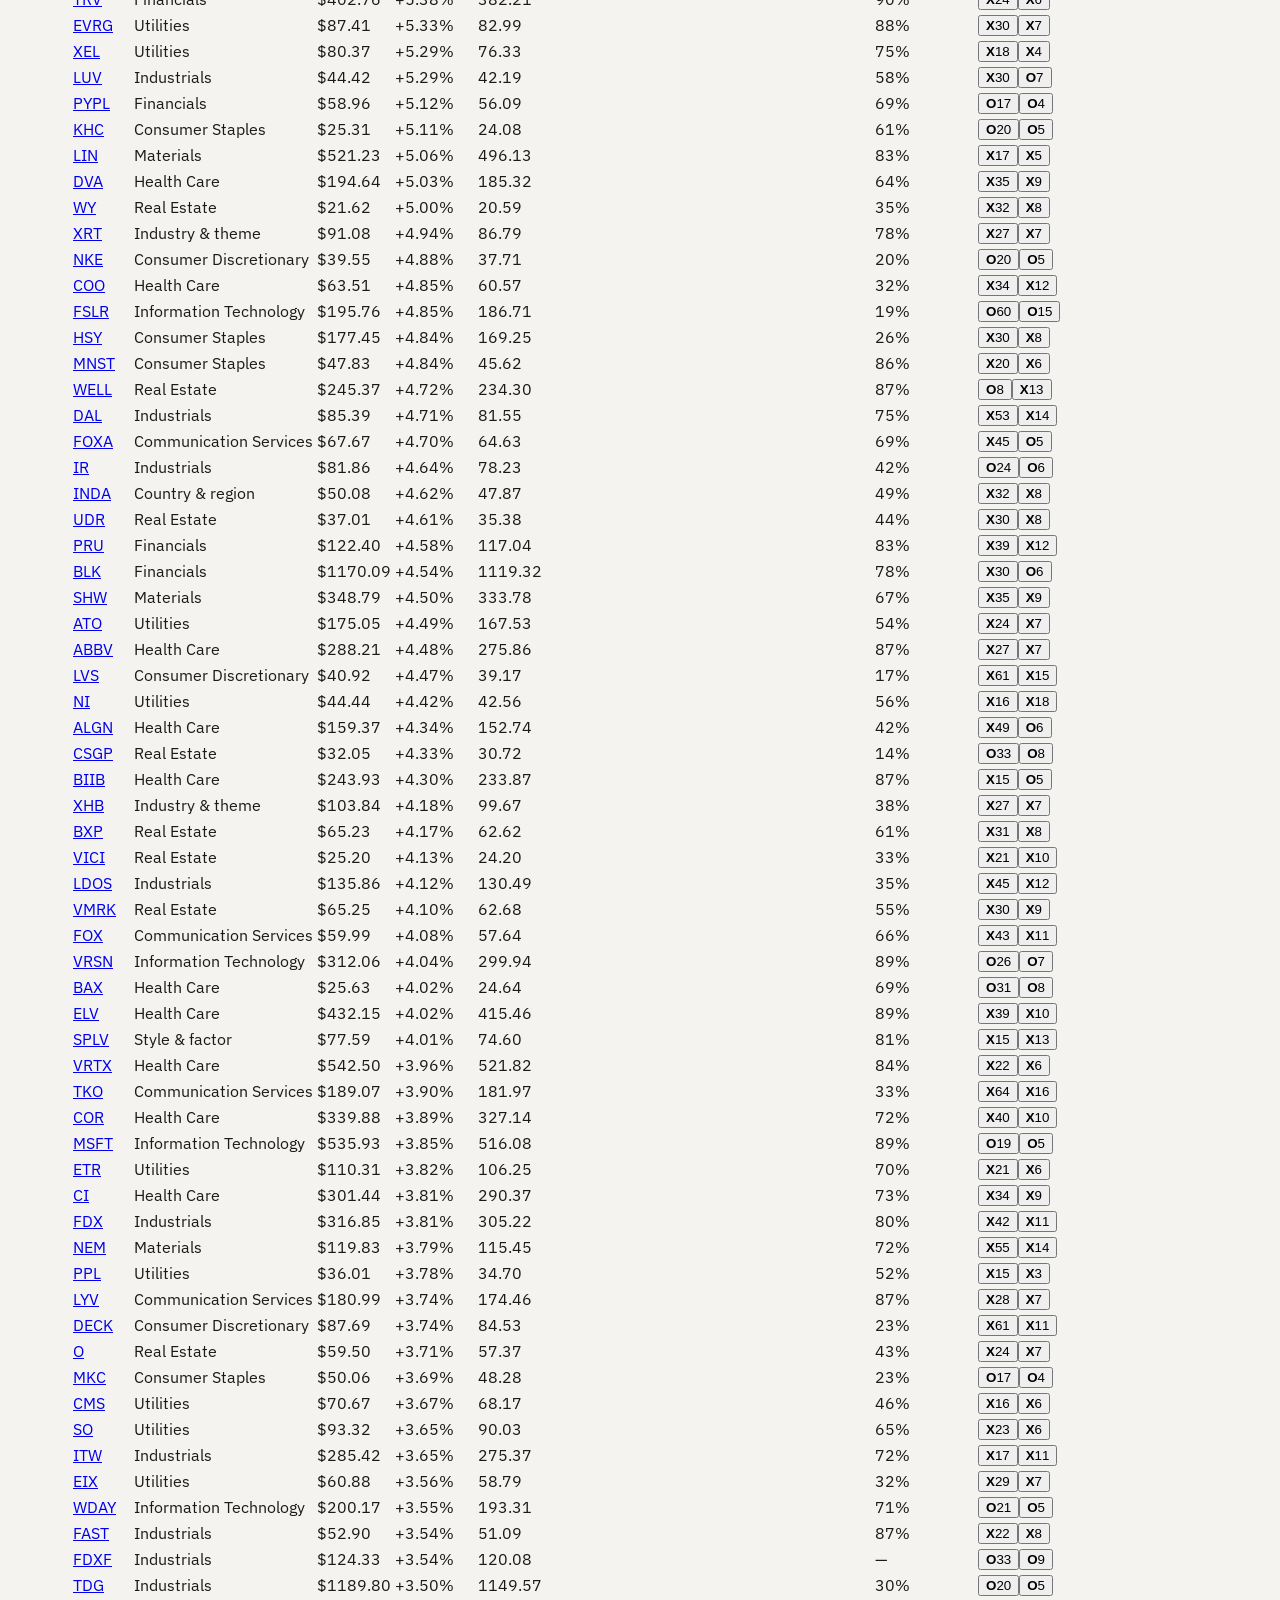
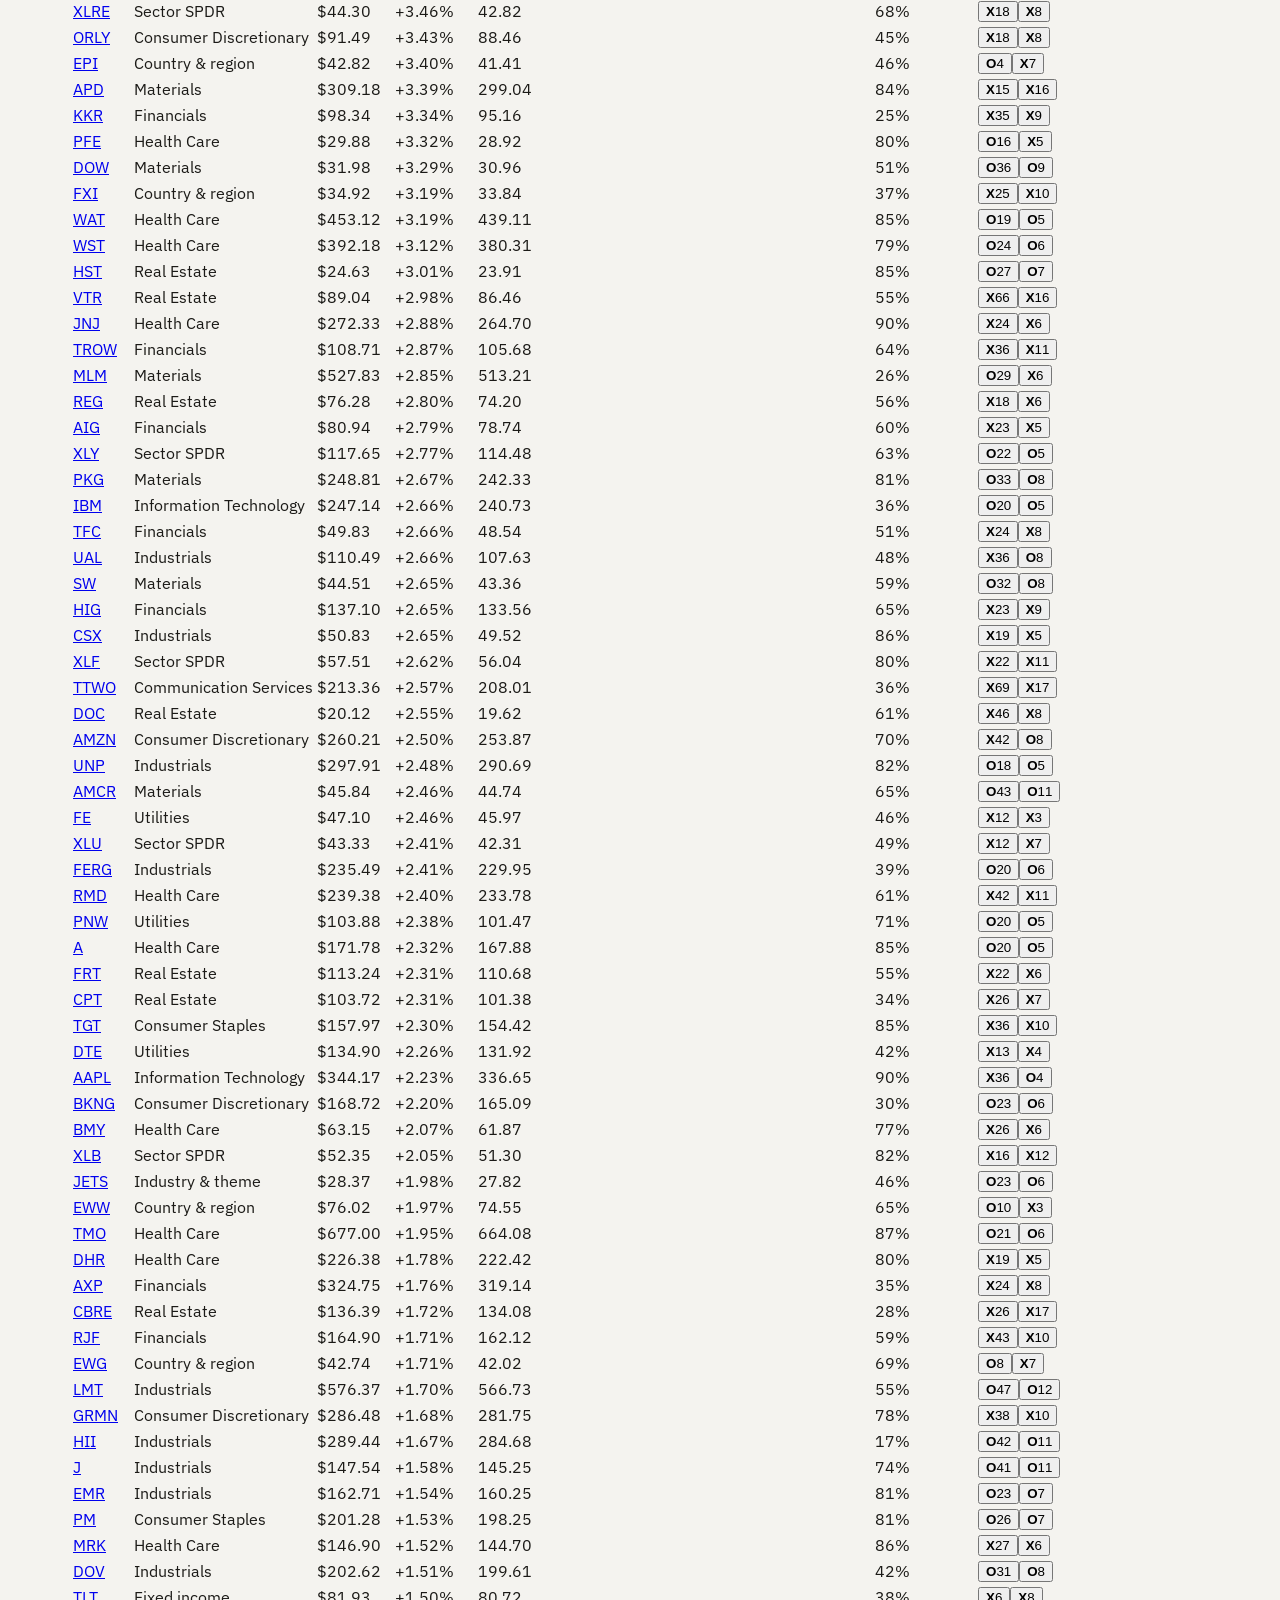
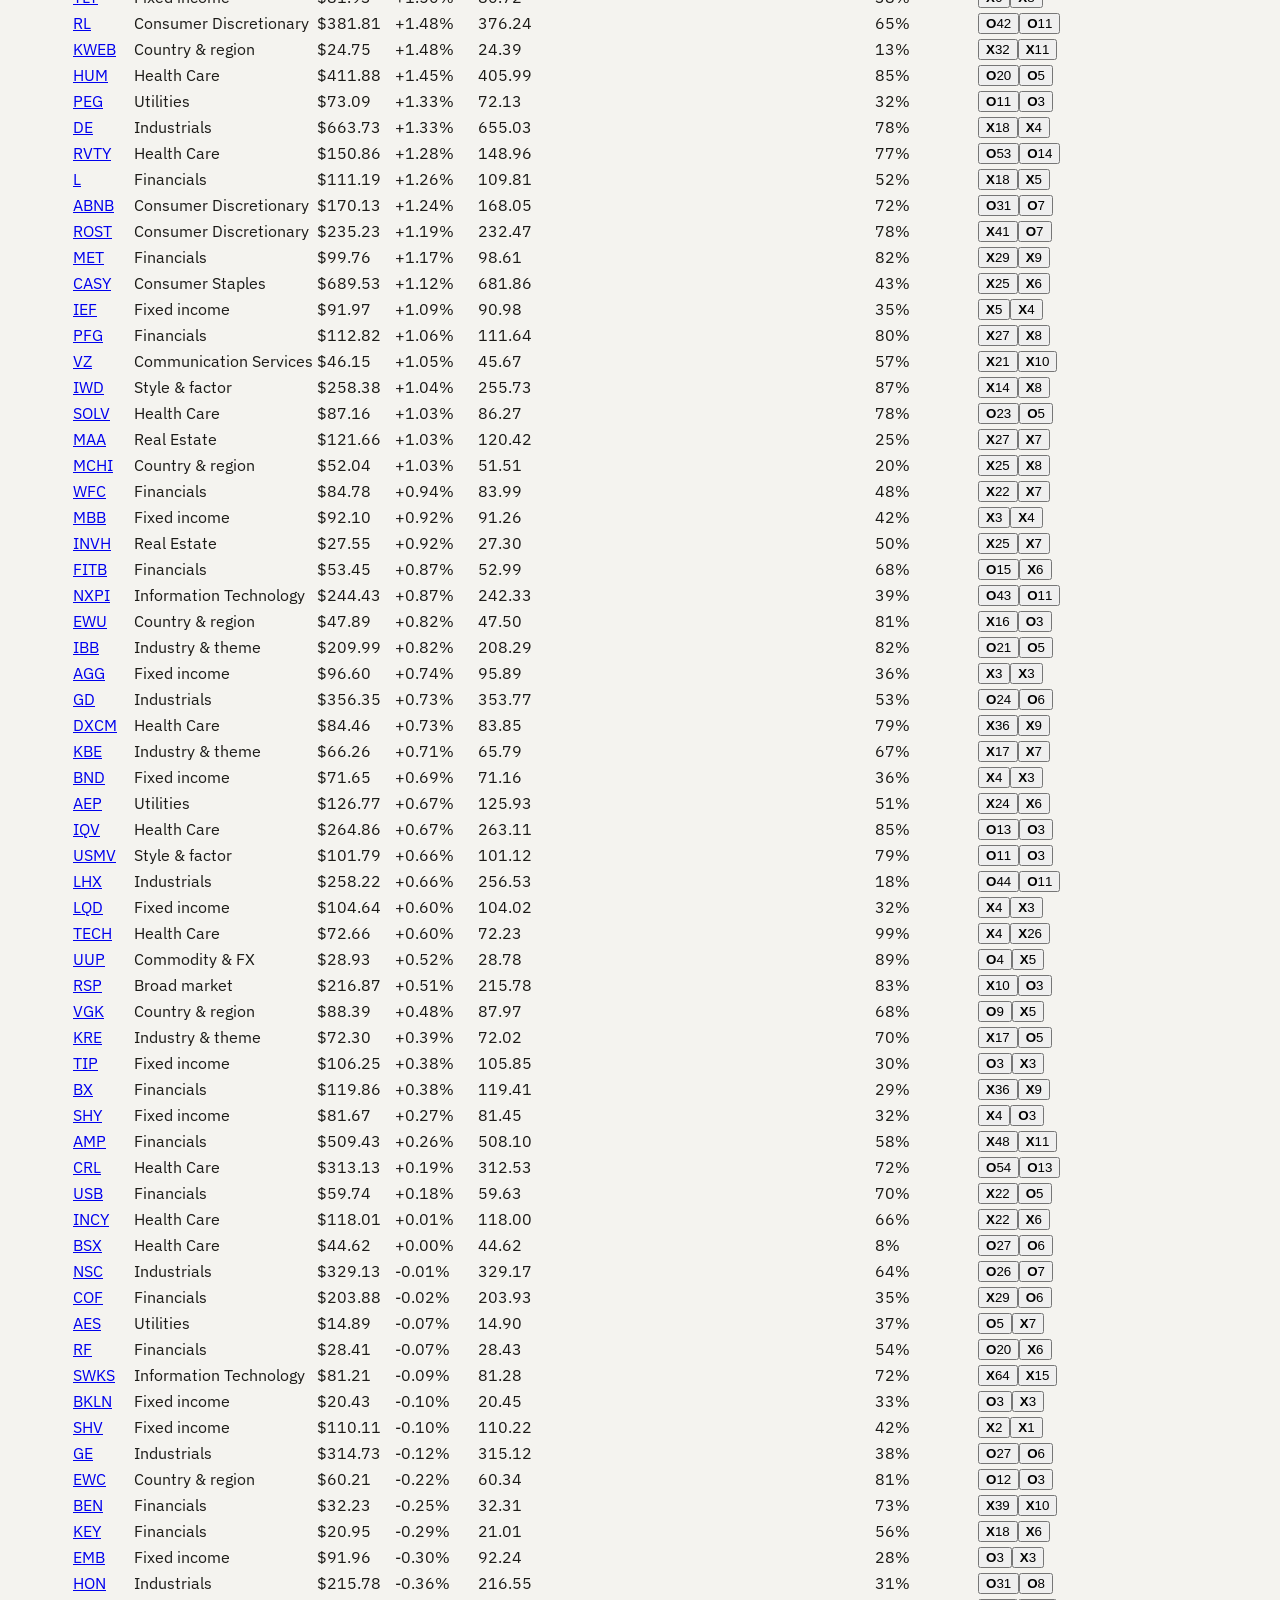
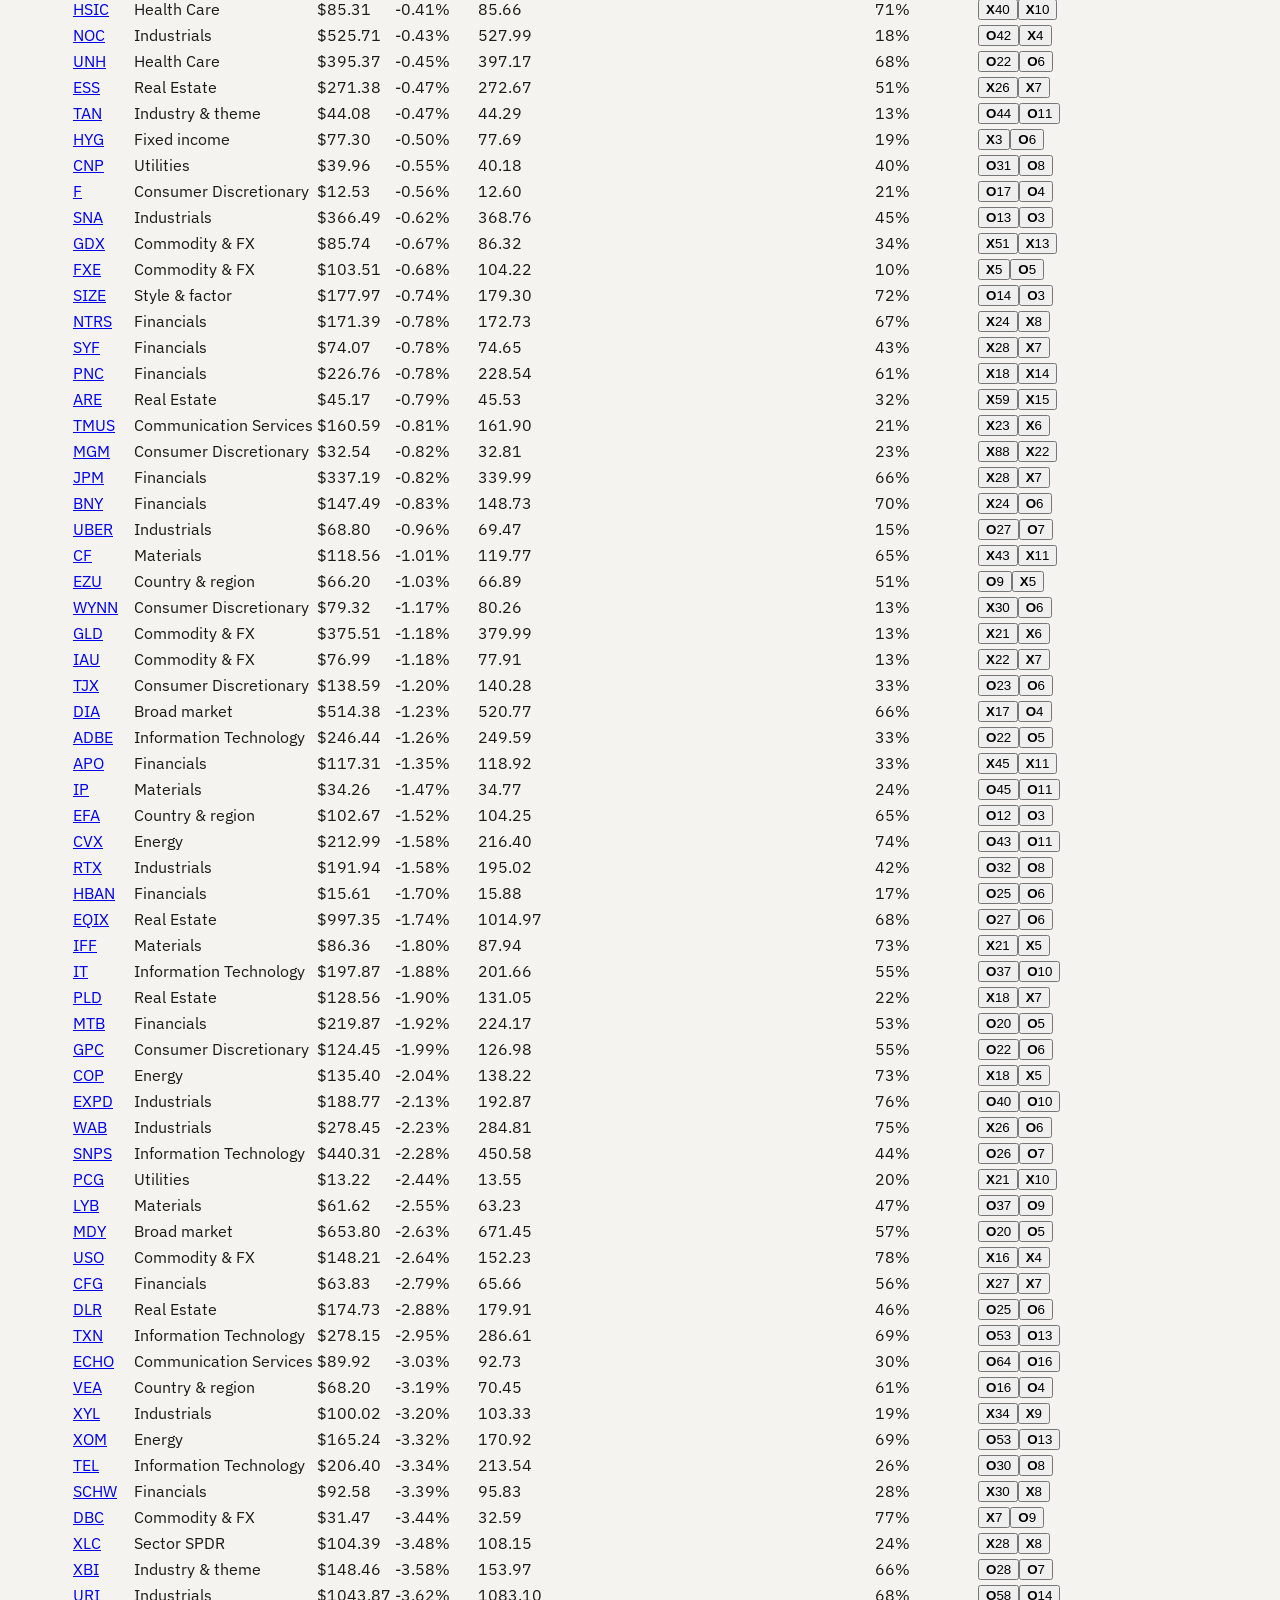
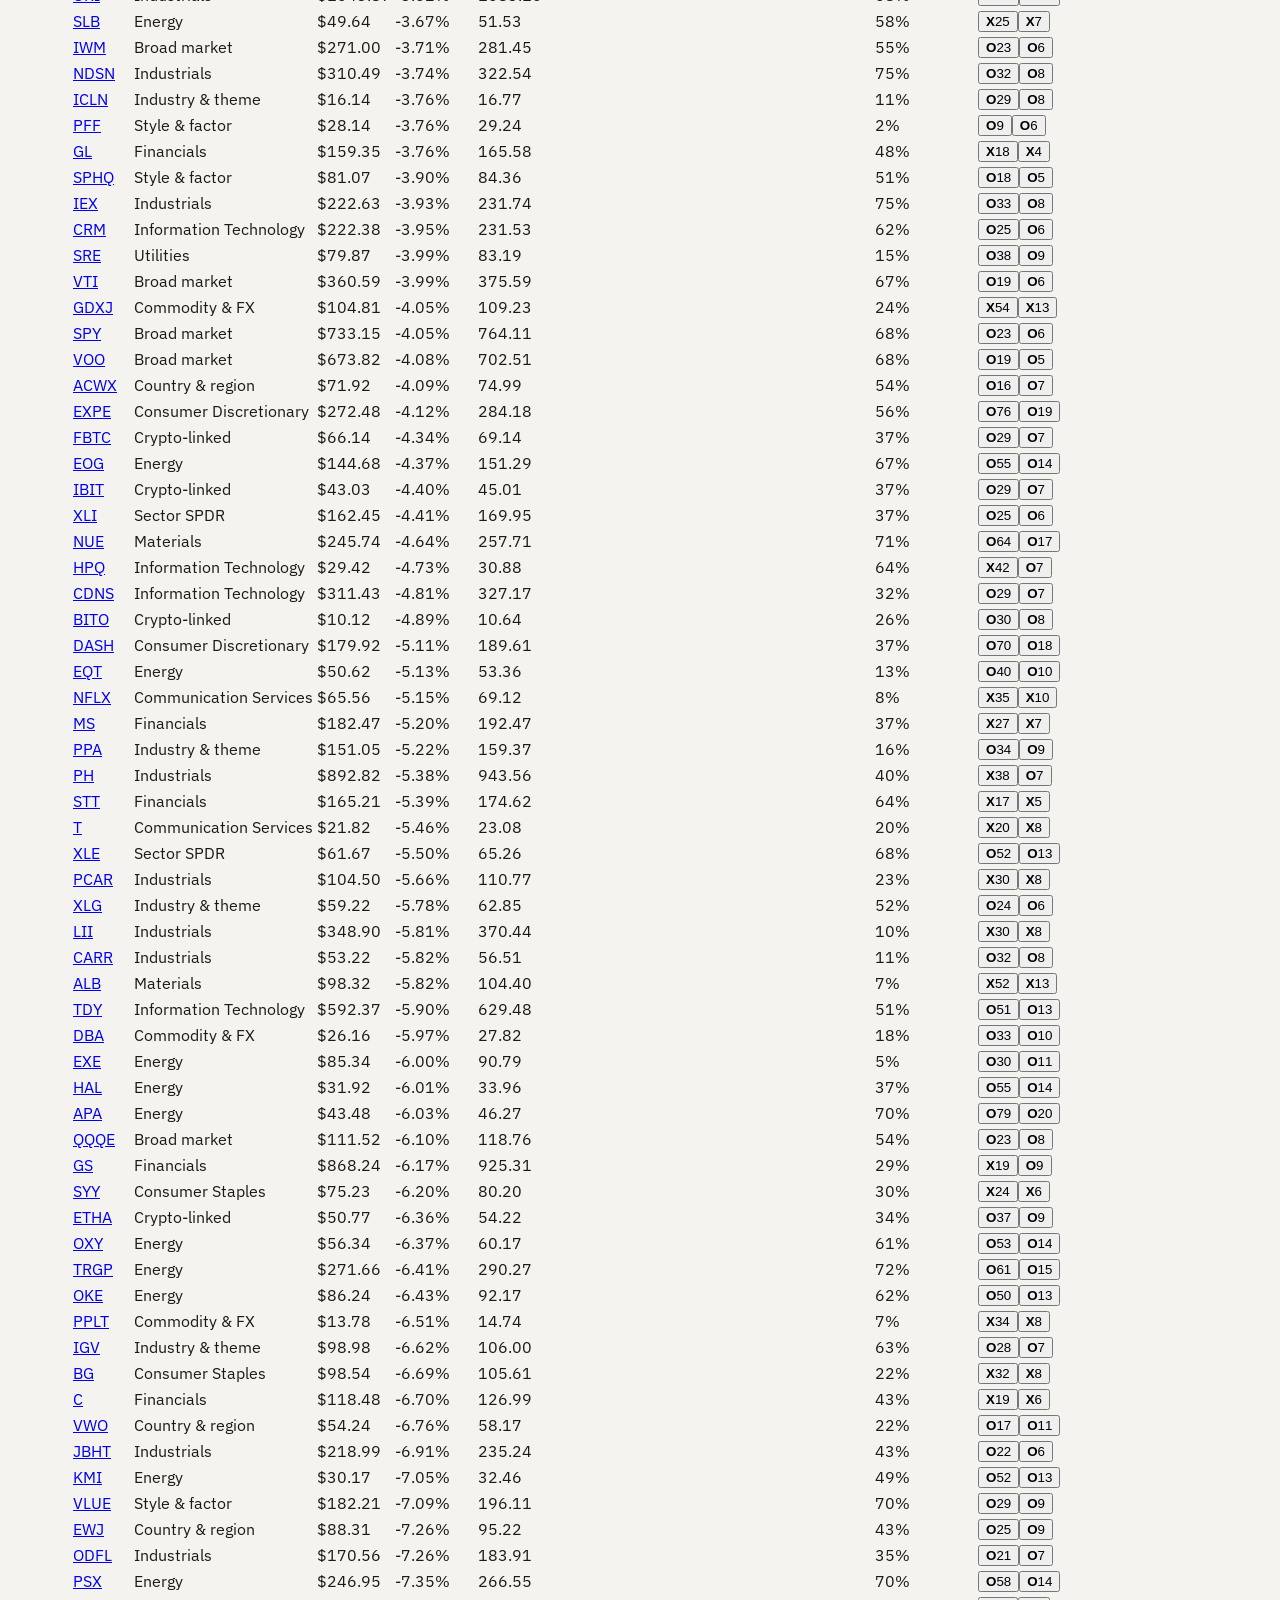
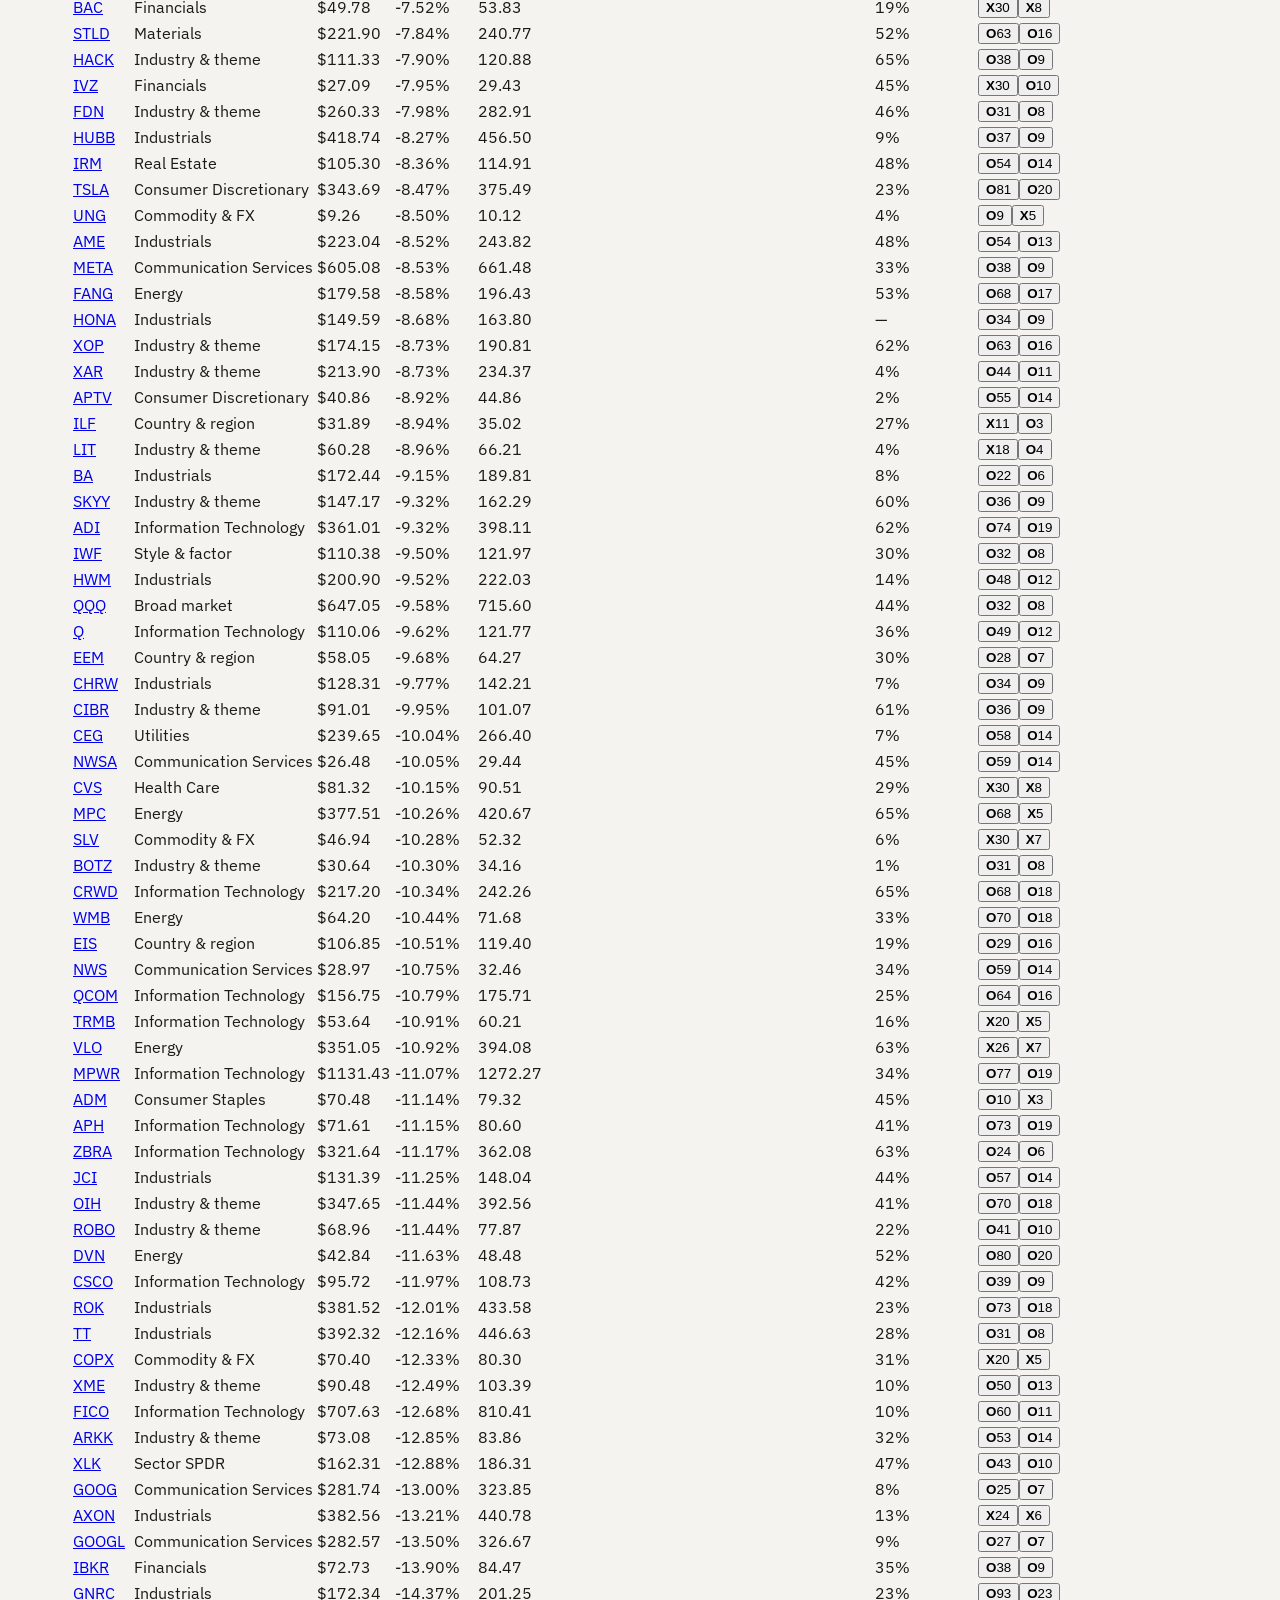
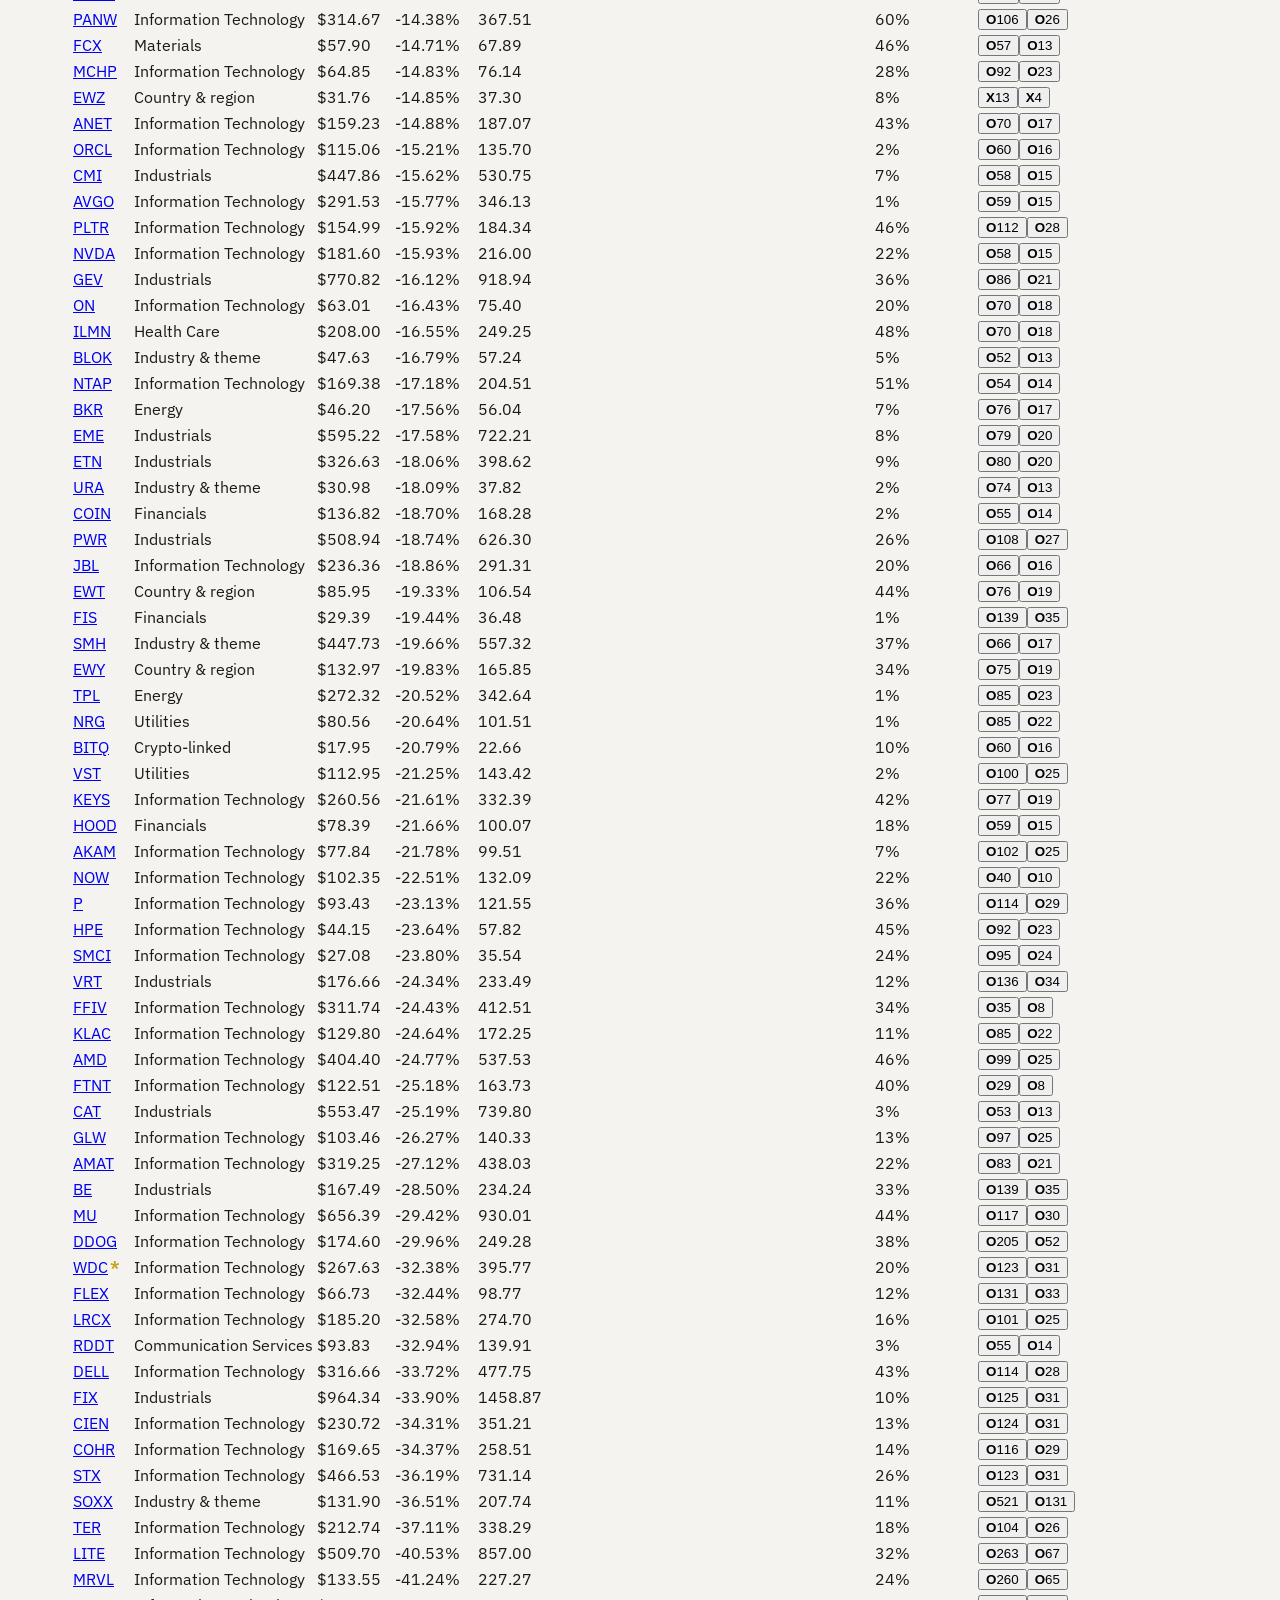
==== commit 7bd54f40: "Trim board explanations to what a reader needs Drop pipeline details, internal research results and " ====
--- a/ema.html
+++ b/ema.html
@@ -72,13 +72,11 @@
 
   <div class="footnote" id="spinNote" hidden></div>
   <div class="footnote">
-    <strong>Two cadences, joined in the browser.</strong> EMAs, 52-week extremes and the Point &amp;
-    Figure column are <em>daily</em> values — they can only change once, after the close — so they are
-    built once a day into <code>levels.json</code>. Only the price moves intraday, so only the price
-    is refreshed each minute into <code>spot.json</code>. Distance to the 44 EMA is computed here from
-    (live price, daily 44 EMA), which is why a minute-cadence board costs one small sweep rather than
-    614 full histories. A symbol whose price fetch failed keeps its last one and is greyed — a board
-    showing a ten-minute-old price as if it were live is worse than one admitting it is behind.
+    <strong>Daily levels, live price.</strong> EMAs, 52-week extremes and the Point &amp;
+    Figure columns are <em>daily</em> values — they change once, after the close. Only the price
+    moves intraday, refreshed about once a minute, and the distance to the 44 EMA is recomputed from
+    it. A symbol whose latest price could not be fetched keeps its last one and is greyed out, so a
+    stale price is never shown as live.
     <br><br>
     <strong>The EMA ladder reads left to right, fast to slow.</strong> A filled block means price is
     above that EMA. All seven filled is an unambiguous uptrend across every horizon; the interesting
@@ -88,15 +86,12 @@
     unreliable is worse than one that is absent.
     <br><br>
     <strong>Point &amp; Figure, at two speeds.</strong> X is demand, O is supply. The fast column is
-    0.25% boxes reversing on 3 (0.75%), which is well inside a normal daily range — measured across
-    53,545 columns on the Indian board, the median column lives <em>two bars</em> and 48% last a
-    single one, so read it as a one-to-two-day flag, not a trend. The slow column is 1% × 3. Click
-    either to open the actual grid. The published data carries box <em>indices</em>, never prices,
-    and the page rebuilds the axis from (base, box&nbsp;%) with the same geometric formula — so the
-    two sides cannot round differently.
+    0.25% boxes reversing on 3 (0.75%), which is well inside a normal daily range — most columns last only one or two bars, so read it
+    as a one-to-two-day flag, not a trend. The slow column is 1% × 3. Click
+    either to open the actual grid.
     <br><br>
-    <strong>History starts at a large spin-off.</strong> Yahoo back-adjusts a spin-off, so the series
-    looks continuous and nothing flags it — which is exactly the trap: a 44 EMA would otherwise be
+    <strong>History starts at a large spin-off.</strong> A back-adjusted spin-off looks continuous,
+    but a 44 EMA would then be
     averaging the price of a company that no longer exists. Where more than 20% of the parent was
     separated, history here begins at the event. US splits need no such treatment; those are already
     adjusted and correctly dated.
